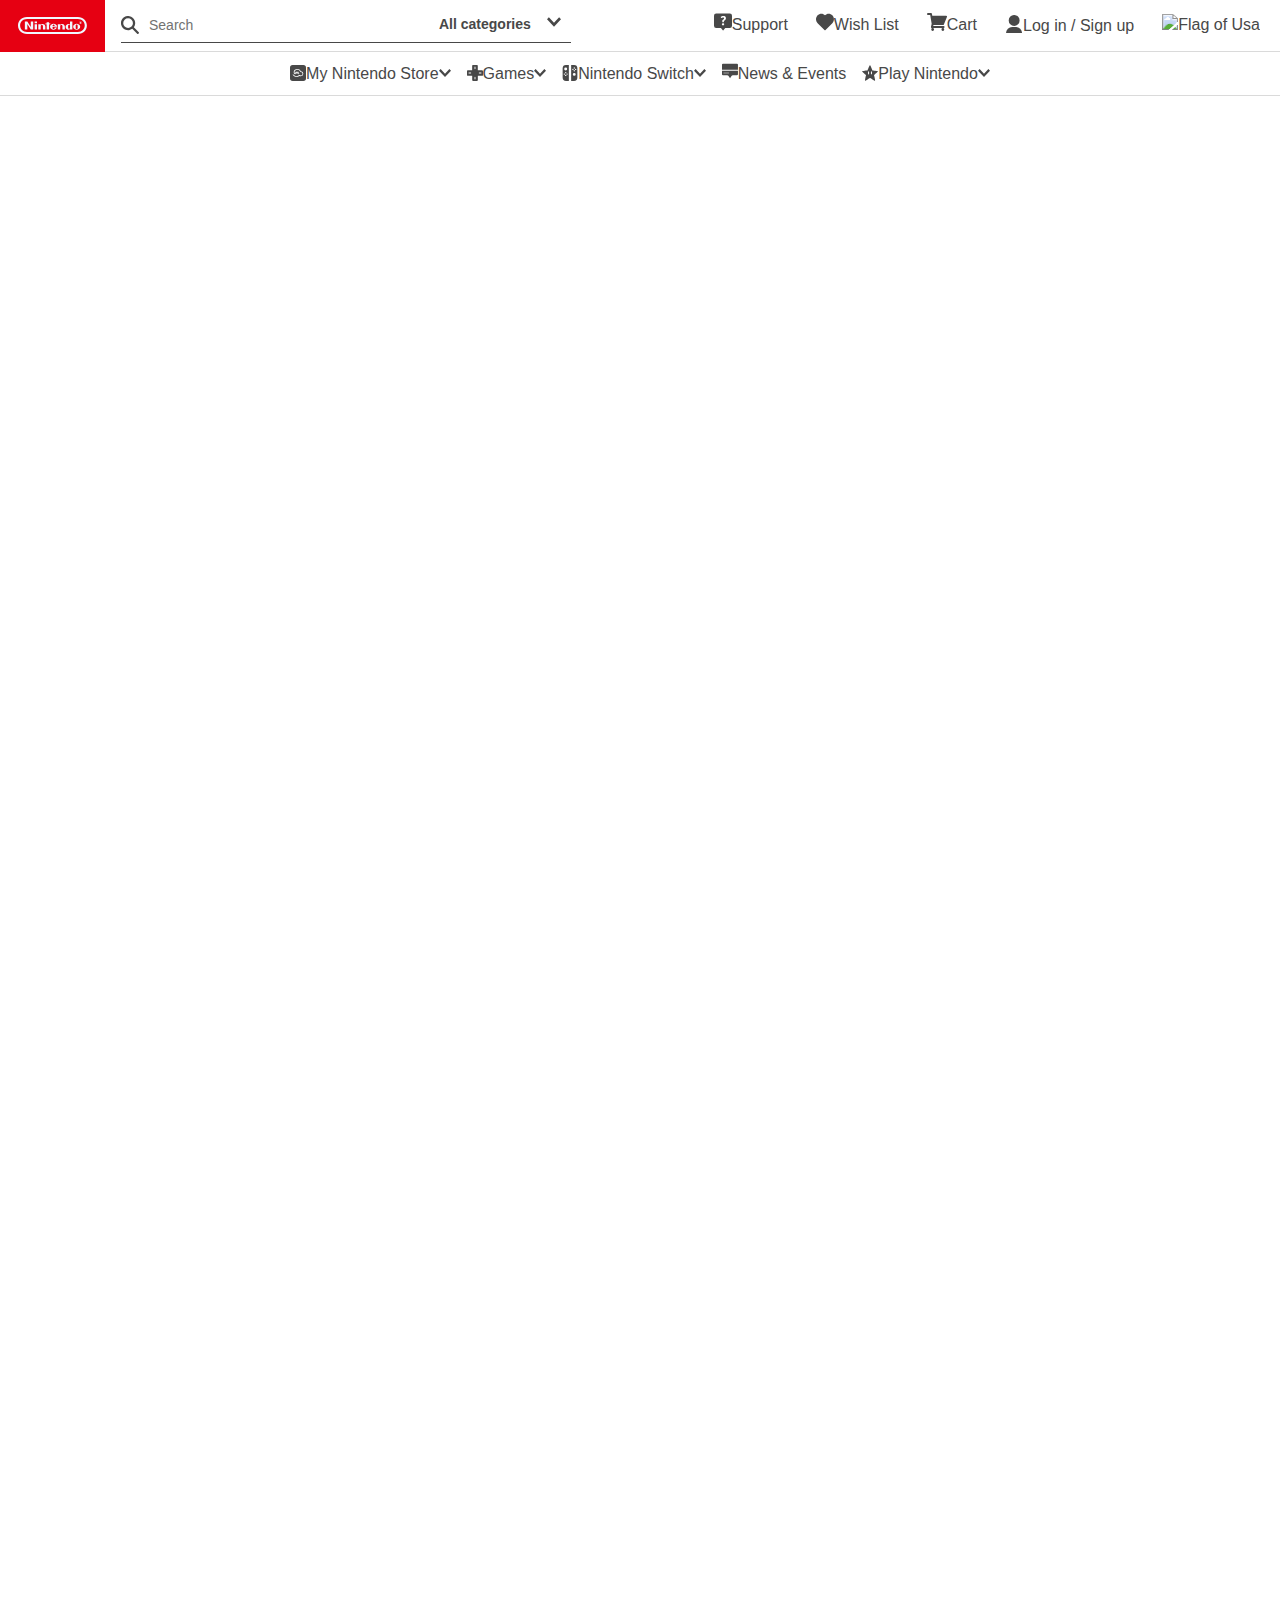
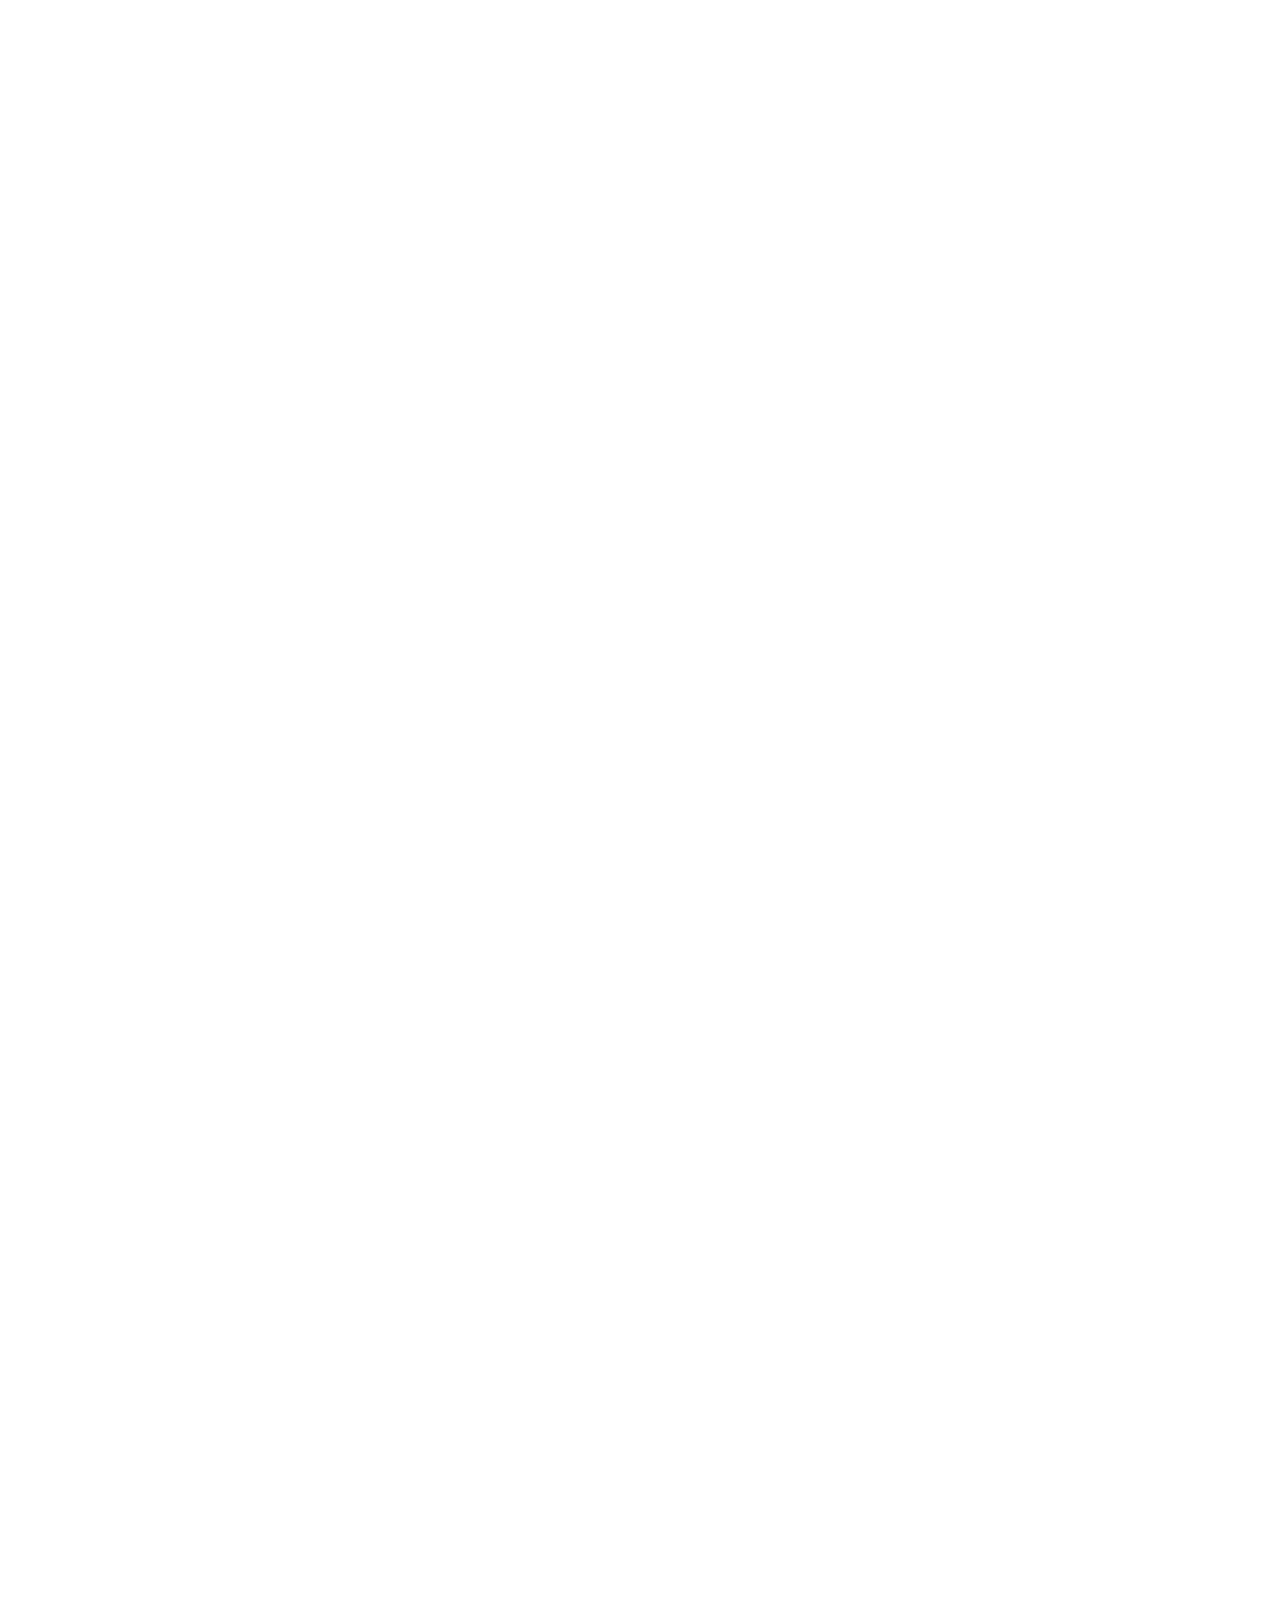
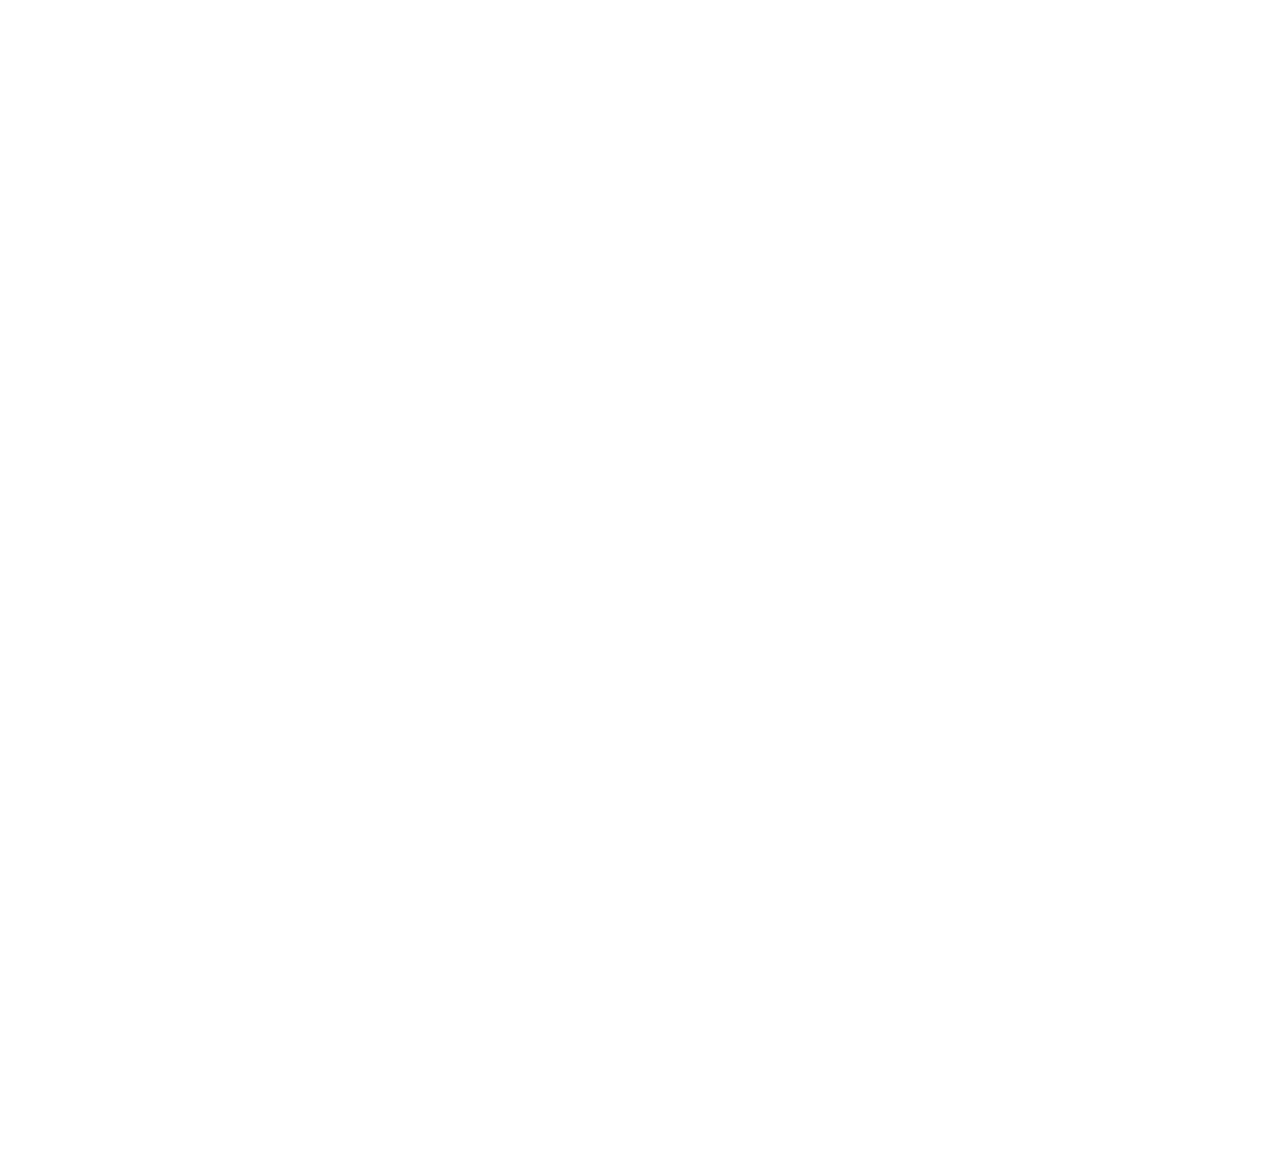
==== Maquetacion/proyecto.html @ dd0544a4 "feat: nav bar OK" ====
<!DOCTYPE html>
<html lang="en">
<head>
    <meta charset="UTF-8">
    <meta name="viewport" content="width=device-width, initial-scale=1.0">
    <title>Stardew Valley for Nintendo Switch - Nintendo Official Site</title>
    <link rel="canonical" href="https://www.nintendo.com/us/store/products/stardew-valley-switch/">
    <link rel="stylesheet" href="proyecto.css">
</head>
<body>
    <div id="__next">
        <div style="height: 4354px;">
            <div>
                <div>
                    <nav aria-hidden="false" data-testid="desktop-nav" class="sc-q5sxim-0 efztdg">
                        <header class="sc-14wlync-0 kzcKLr">
                            <div class="sc-14wlync-1 lDmre">
                                <a href="/us/" class="sc-1empns-0 gYWUDr">
                                    <span class="JBNAy">Nintendo</span>
                                    <div class="sc-14wlync-3 QmNsz" style="color: aliceblue;">
                                        <svg viewBox="0 0 97 24" xmlns="http://www.w3.org/2000/svg" width="69" role="presentation" alt="" data-testid="NintendoRacetrackLogoIcon" size="69" color="currentColor">
                                            <path d="M17.945 14.157l-4.85-7.838H9.609V17.59h3.486V9.752l4.85 7.838h3.456V6.32h-3.486l.03 7.837zm27.554-4.04V8.993H43.68v-1.52h-3.395v1.52h-1.849v1.124h1.85v7.473h3.394v-7.473h1.82zM23.341 17.56h3.364v-7.474h-3.364v7.474zm0-8.932h3.395V6.319H23.34v2.309zm59.17.942c-2.728 0-4.941 1.883-4.941 4.192s2.213 4.193 4.94 4.193c2.729 0 4.942-1.884 4.942-4.193 0-2.309-2.213-4.192-4.941-4.192zm1.364 5.772c0 1.185-.698 1.67-1.364 1.67-.667 0-1.395-.485-1.395-1.67v-3.16c0-1.184.697-1.67 1.395-1.67.666 0 1.364.486 1.364 1.67v3.16zm-10.73-4.891c-.547-.304-1.123-.608-1.91-.669-2.426-.212-4.305 1.945-4.305 3.92 0 2.612 2 3.554 2.304 3.706 1.152.516 2.607.547 3.88-.274v.426h3.334V6.32h-3.334c.03 0 .03 2.4.03 4.13zm.03 3.342v1.336c0 1.155-.789 1.458-1.334 1.458-.546 0-1.334-.303-1.334-1.458v-2.673c0-1.155.788-1.458 1.334-1.458.515 0 1.333.303 1.333 1.458v1.337zM34.616 9.752c-1.122.03-2.031.516-2.698 1.124v-.79h-3.365v7.474h3.365v-4.922c0-.638.697-1.367 1.607-1.367.909 0 1.546.73 1.546 1.367v4.922h3.364v-4.071c0-2.947-2.546-3.798-3.82-3.737zm27.433 0a4.075 4.075 0 0 0-2.698 1.124v-.79h-3.365v7.474h3.365v-4.922c0-.638.697-1.367 1.606-1.367.91 0 1.546.73 1.546 1.367v4.922h3.365v-4.071c0-2.947-2.546-3.798-3.82-3.737zm-7.063 4.101c0-2.309-2.243-4.253-4.971-4.253-2.759 0-4.972 1.884-4.972 4.193 0 2.308 2.213 4.192 4.972 4.192 2.273 0 4.213-1.306 4.789-3.068H51.44v.455c0 1.367-.91 1.671-1.394 1.671-.515 0-1.425-.304-1.425-1.67v-1.55l6.366.03zm-6.123-2.643a1.391 1.391 0 0 1 1.182-.668c.455 0 .91.213 1.182.668.212.365.212.82.212 1.458H48.62c0-.637.03-1.063.243-1.458zm39.921-3.493c0-.365-.272-.547-.818-.547h-.758v1.914h.455v-.79h.242l.364.79h.515l-.424-.851c.273-.091.424-.273.424-.516zm-.879.273h-.242v-.547h.212c.273 0 .424.091.424.274 0 .212-.12.273-.394.273zm.03-1.58c-.94 0-1.727.79-1.727 1.732s.788 1.732 1.728 1.732 1.727-.79 1.727-1.732a1.73 1.73 0 0 0-1.727-1.732zm0 3.13a1.413 1.413 0 0 1-1.394-1.398c0-.76.637-1.398 1.395-1.398.757 0 1.394.638 1.394 1.398 0 .76-.637 1.397-1.394 1.397zM84.148 0H12.64C5.062-.03 0 5.438 0 11.97c0 6.53 5.062 11.939 12.67 11.939h71.508c7.608 0 12.67-5.408 12.67-11.94C96.818 5.44 91.726 0 84.148 0zm-.03 20.993H12.671c-6.033.03-9.7-4.041-9.7-9.023 0-4.983 3.698-8.993 9.7-9.023h71.446c6.002 0 9.7 4.04 9.7 9.023 0 4.982-3.668 9.023-9.7 9.023z" fill="currentColor">
                                            </path>
                                        </svg>
                                    </div>
                                </a>
                                <div class="sc-14wlync-5 eWLPGF">
                                    <form class="sc-1r59ztq-0 fWurpJ sc-14wlync-4 fKmUfq" method="get" autocomplete="off" data-testid="form">
                                        <span class="sc-1r59ztq-2 jVoECR">
                                            <button aria-haspopup="dialog" class="sc-1r59ztq-3 bLIHTE">
                                                <svg data-name="Magnifying glass" xmlns="http://www.w3.org/2000/svg" viewBox="0 0 32 32" class="sc-1r59ztq-1 dBwAvC" width="18" role="presentation" alt="" data-testid="MagnifyingGlassIcon" size="18" color="currentColor">
                                                    <path d="M31.564 28.745l-8.73-8.73a12.66 12.66 0 1 0-2.804 2.834l8.715 8.715a1.5 1.5 0 0 0 2.114 0l.705-.705a1.5 1.5 0 0 0 0-2.114zm-18.966-7.433A8.611 8.611 0 1 1 21.21 12.7a8.62 8.62 0 0 1-8.612 8.612z" fill="currentColor">
                                                    </path>
                                                </svg>
                                                <span>Search</span>
                                            </button>
                                        </span>
                                        <div class="sc-1r59ztq-7 junNYu css-b62m3t-container">
                                            <span id="react-select-989-live-region" class="css-7pg0cj-a11yText">
                                            </span>
                                            <span aria-live="polite" aria-atomic="false" aria-relevant="additions text" role="log" class="css-7pg0cj-a11yText">

                                            </span>
                                            <div class="sc-190tvj8-5 hRRzpa css-bi5b8o-control">
                                                <div class="sc-190tvj8-0 beVlab css-hlgwow">
                                                    <div class="sc-190tvj8-1 dHCpLK css-1g0ciz2-singleValue">All categories</div>
                                                    <input id="react-select-989-input" tabindex="0" inputmode="none" aria-autocomplete="list" aria-expanded="false" aria-haspopup="true" aria-label="All categories" role="combobox" aria-activedescendant="" aria-readonly="true" class="css-1hac4vs-dummyInput" value="">
                                                </div>
                                                <div class=" css-1wy0on6">
                                                    <svg xmlns="http://www.w3.org/2000/svg" viewBox="0 0 32 32" class="sc-190tvj8-4 jFrnnD" width="14" role="presentation" alt="" data-testid="ChevronDownIcon" theme="[object Object]" size="14" color="currentColor">
                                                        <path fill-rule="evenodd" clip-rule="evenodd" fill="currentColor" d="M27.7 5.3L32 9.8 16 26.7 0 9.8l4.3-4.5L16 17.7z">

                                                        </path
                                                    </svg>
                                                </div>
                                            </div>
                                        </div>
                                    </form>
                                </div>
                                <div>
                                    <div role="dialog" aria-modal="true" class="sc-14rqey7-1 iSsvuP">
                                        <div class="sc-14rqey7-4 dewIXu">
                                            <div class="sc-14rqey7-2 jpbIMd">
                                                <svg viewBox="0 0 97 24" xmlns="http://www.w3.org/2000/svg" width="69" role="presentation" alt="" data-testid="NintendoRacetrackLogoIcon" size="69" color="currentColor">
                                                    <path d="M17.945 14.157l-4.85-7.838H9.609V17.59h3.486V9.752l4.85 7.838h3.456V6.32h-3.486l.03 7.837zm27.554-4.04V8.993H43.68v-1.52h-3.395v1.52h-1.849v1.124h1.85v7.473h3.394v-7.473h1.82zM23.341 17.56h3.364v-7.474h-3.364v7.474zm0-8.932h3.395V6.319H23.34v2.309zm59.17.942c-2.728 0-4.941 1.883-4.941 4.192s2.213 4.193 4.94 4.193c2.729 0 4.942-1.884 4.942-4.193 0-2.309-2.213-4.192-4.941-4.192zm1.364 5.772c0 1.185-.698 1.67-1.364 1.67-.667 0-1.395-.485-1.395-1.67v-3.16c0-1.184.697-1.67 1.395-1.67.666 0 1.364.486 1.364 1.67v3.16zm-10.73-4.891c-.547-.304-1.123-.608-1.91-.669-2.426-.212-4.305 1.945-4.305 3.92 0 2.612 2 3.554 2.304 3.706 1.152.516 2.607.547 3.88-.274v.426h3.334V6.32h-3.334c.03 0 .03 2.4.03 4.13zm.03 3.342v1.336c0 1.155-.789 1.458-1.334 1.458-.546 0-1.334-.303-1.334-1.458v-2.673c0-1.155.788-1.458 1.334-1.458.515 0 1.333.303 1.333 1.458v1.337zM34.616 9.752c-1.122.03-2.031.516-2.698 1.124v-.79h-3.365v7.474h3.365v-4.922c0-.638.697-1.367 1.607-1.367.909 0 1.546.73 1.546 1.367v4.922h3.364v-4.071c0-2.947-2.546-3.798-3.82-3.737zm27.433 0a4.075 4.075 0 0 0-2.698 1.124v-.79h-3.365v7.474h3.365v-4.922c0-.638.697-1.367 1.606-1.367.91 0 1.546.73 1.546 1.367v4.922h3.365v-4.071c0-2.947-2.546-3.798-3.82-3.737zm-7.063 4.101c0-2.309-2.243-4.253-4.971-4.253-2.759 0-4.972 1.884-4.972 4.193 0 2.308 2.213 4.192 4.972 4.192 2.273 0 4.213-1.306 4.789-3.068H51.44v.455c0 1.367-.91 1.671-1.394 1.671-.515 0-1.425-.304-1.425-1.67v-1.55l6.366.03zm-6.123-2.643a1.391 1.391 0 0 1 1.182-.668c.455 0 .91.213 1.182.668.212.365.212.82.212 1.458H48.62c0-.637.03-1.063.243-1.458zm39.921-3.493c0-.365-.272-.547-.818-.547h-.758v1.914h.455v-.79h.242l.364.79h.515l-.424-.851c.273-.091.424-.273.424-.516zm-.879.273h-.242v-.547h.212c.273 0 .424.091.424.274 0 .212-.12.273-.394.273zm.03-1.58c-.94 0-1.727.79-1.727 1.732s.788 1.732 1.728 1.732 1.727-.79 1.727-1.732a1.73 1.73 0 0 0-1.727-1.732zm0 3.13a1.413 1.413 0 0 1-1.394-1.398c0-.76.637-1.398 1.395-1.398.757 0 1.394.638 1.394 1.398 0 .76-.637 1.397-1.394 1.397zM84.148 0H12.64C5.062-.03 0 5.438 0 11.97c0 6.53 5.062 11.939 12.67 11.939h71.508c7.608 0 12.67-5.408 12.67-11.94C96.818 5.44 91.726 0 84.148 0zm-.03 20.993H12.671c-6.033.03-9.7-4.041-9.7-9.023 0-4.983 3.698-8.993 9.7-9.023h71.446c6.002 0 9.7 4.04 9.7 9.023 0 4.982-3.668 9.023-9.7 9.023z" fill="currentColor">
                                                    </path>
                                                </svg>
                                            </div>
                                            <form class="sc-1r59ztq-0 ibJfEF sc-14rqey7-3 cPzpsC" action="/search" method="get" autocomplete="off" data-testid="form">
                                                <div class="sc-1r59ztq-4 FElIF">
                                                    <svg data-name="Magnifying glass" xmlns="http://www.w3.org/2000/svg" viewBox="0 0 32 32" class="sc-1r59ztq-1 dLatVZ" width="18" role="presentation" alt="" data-testid="MagnifyingGlassIcon" size="18" color="currentColor">
                                                        <path d="M31.564 28.745l-8.73-8.73a12.66 12.66 0 1 0-2.804 2.834l8.715 8.715a1.5 1.5 0 0 0 2.114 0l.705-.705a1.5 1.5 0 0 0 0-2.114zm-18.966-7.433A8.611 8.611 0 1 1 21.21 12.7a8.62 8.62 0 0 1-8.612 8.612z" fill="currentColor">

                                                        </path>
                                                    </svg>
                                                    <div class="sc-ax1lsj-0 fcvAoA">
                                                        <input class="sc-ax1lsj-1 ksHObe sc-1r59ztq-5 dhkGYq" placeholder="Search games, hardware, news, etc" name="q" type="text" aria-label="Search games, hardware, news, etc" autocomplete="off" autocapitalize="off" autocorrect="off" maxlength="100" value="">
                                                    </div>
                                                </div>
                                                <input type="hidden" name="cat" value="all">
                                                <input type="submit" class="sc-1r59ztq-6 bCbHbQ">
                                                <div class="sc-1r59ztq-7 junNYu css-b62m3t-container">
                                                    <span id="react-select-5-live-region" class="css-7pg0cj-a11yText"></span>
                                                    <span aria-live="polite" aria-atomic="false" aria-relevant="additions text" role="log" class="css-7pg0cj-a11yText">
                                                    </span>
                                                    <div class="sc-190tvj8-5 hRRzpa css-bi5b8o-control">
                                                        <div class="sc-190tvj8-0 beVlab css-hlgwow">
                                                            <div class="sc-190tvj8-1 dHCpLK css-1g0ciz2-singleValue">All categories       
                                                            </div>
                                                            <input id="react-select-5-input" tabindex="0" inputmode="none" aria-autocomplete="list" aria-expanded="false" aria-haspopup="true" aria-label="All categories" role="combobox" aria-activedescendant="" aria-readonly="true" class="css-1hac4vs-dummyInput" value="">
                                                        </div>
                                                        <div class=" css-1wy0on6">
                                                            <svg xmlns="http://www.w3.org/2000/svg" viewBox="0 0 32 32" class="sc-190tvj8-4 jFrnnD" width="14" role="presentation" alt="" data-testid="ChevronDownIcon" theme="[object Object]" size="14" color="currentColor">
                                                                <path fill-rule="evenodd" clip-rule="evenodd" fill="currentColor" d="M27.7 5.3L32 9.8 16 26.7 0 9.8l4.3-4.5L16 17.7z">

                                                                </path>
                                                            </svg>
                                                        </div>
                                                    </div>
                                                </div>
                                            </form>
                                            <button aria-label="Close" class="sc-14rqey7-6 cISFPn">
                                                <svg viewBox="0 0 32 32" xmlns="http://www.w3.org/2000/svg" width="24" role="presentation" alt="" data-testid="CloseCircleIcon" size="24" color="currentColor">
                                                    <path d="M16 0c8.837 0 16 7.163 16 16s-7.163 16-16 16S0 24.837 0 16 7.163 0 16 0zm5.735 8L16 13.735 10.265 8 8 10.265 13.735 16 8 21.735 10.265 24 16 18.265 21.735 24 24 21.735 18.265 16 24 10.265 21.735 8z" fill="currentColor" fill-rule="evenodd">

                                                    </path>
                                                </svg>
                                            </button>
                                        </div>
                                        <div class="sc-14rqey7-5 fmvNVW"><div class="sc-ngspk1-0 hjIldg">
                                            <div>
                                                <h2 class="s954l qIo1e _39p7O sc-ngspk1-2 jrrMtF nYbg3">Trending topics

                                                </h2>
                                                <div class="sc-ngspk1-7 fDJEve">
                                                    <div>
                                                        <a class="_0lnrF sc-ngspk1-8 blUKMQ" target="_self" href="/us/successor/">
                                                            <span class="TkmhQ">Nintendo Switch 2 trailer

                                                            </span>
                                                        </a>
                                                    </div>
                                                    <div>
                                                        <a class="_0lnrF sc-ngspk1-8 blUKMQ" target="_self" href="/us/store/products/nintendo-switch-oled-model-neon-blue-neon-red-set/">
                                                            <span class="TkmhQ">Nintendo Switch OLED

                                                            </span>
                                                        </a>
                                                    </div>
                                                    <div>
                                                        <a class="_0lnrF sc-ngspk1-8 blUKMQ" target="_self" href="/us/store/sales-and-deals/">
                                                            <span class="TkmhQ">Games on sale</span>
                                                        </a>
                                                    </div>
                                                    <div>
                                                        <a class="_0lnrF sc-ngspk1-8 blUKMQ" target="_self" href="/us/switch/welcome-center/"><span class="TkmhQ">New to Nintendo Switch?

                                                        </span>
                                                    </a>
                                                </div>
                                                <div>
                                                    <a class="_0lnrF sc-ngspk1-8 blUKMQ" target="_self" href="/us/switch/">
                                                        <span class="TkmhQ">Nintendo Switch

                                                        </span>
                                                    </a>
                                                </div>
                                                <div>
                                                    <a class="_0lnrF sc-ngspk1-8 blUKMQ" target="_self" href="/us/store/games/nintendo-switch-games/">
                                                        <span class="TkmhQ">Games</span>
                                                    </a>
                                                </div>
                                            </div>
                                        </div>
                                        <h2 class="s954l qIo1e _39p7O sc-ngspk1-2 jrrMtF nYbg3"></h2>
                                    </div>
                                </div>
                            </div>
                            <div data-testid="flyover-overlay" tabindex="-1" aria-hidden="true" class="sc-14rqey7-0 bTLLUQ"></div>
                        </div>
                    </div>
                    <div class="sc-14wlync-1 cLCoXY"><a href="https://en-americas-support.nintendo.com/" class="sc-1empns-0 gYWUDr sc-14wlync-2 dAoYXU" target="_blank">
                        <span class="sc-1k9k6ch-0 klINrD">
                            <svg xmlns="http://www.w3.org/2000/svg" viewBox="0 0 32 32" width="18" role="presentation" alt="" data-testid="SupportIcon" size="18" color="currentColor"><path d="M28.126.862H3.876A3.904 3.904 0 0 0 0 4.757v17.838a3.905 3.905 0 0 0 3.875 3.896h8.375c.125 0 .125 0 .125.125l3.626 4.397a.122.122 0 0 0 .125.125c.125 0 .125 0 .25-.125L20 26.616a.122.122 0 0 1 .124-.125h8.001A3.904 3.904 0 0 0 32 22.595V4.757A3.903 3.903 0 0 0 28.126.862zM17.954 20.91a2.018 2.018 0 0 1-.438.64 2.062 2.062 0 0 1-1.446.58 2.092 2.092 0 0 1-.802-.154 1.944 1.944 0 0 1-.652-.43 1.98 1.98 0 0 1-.427-.642 2.119 2.119 0 0 1-.001-1.59 1.97 1.97 0 0 1 .43-.65 2.055 2.055 0 0 1 .643-.432 2.078 2.078 0 0 1 1.613 0 2.152 2.152 0 0 1 .64.428l.002.001a2.045 2.045 0 0 1 .438 2.25zm2.964-10.055a4.505 4.505 0 0 1-.662 1.159 5.04 5.04 0 0 1-.861.844l-.822.622a6.01 6.01 0 0 0-.626.538.766.766 0 0 0-.231.426l-.303 1.923h-2.517l-.222-2.13a1.824 1.824 0 0 1 .193-1.127 3.152 3.152 0 0 1 .648-.812 7.965 7.965 0 0 1 .838-.658 6.94 6.94 0 0 0 .782-.626 3.116 3.116 0 0 0 .574-.716 1.726 1.726 0 0 0 .208-.873 1.287 1.287 0 0 0-.112-.55 1.213 1.213 0 0 0-.318-.414 1.482 1.482 0 0 0-.506-.275 2.946 2.946 0 0 0-1.628.018 3.595 3.595 0 0 0-.666.277 8.824 8.824 0 0 0-.49.294.966.966 0 0 1-1.483-.33l-.872-1.378.24-.212a8 8 0 0 1 .86-.657 6.234 6.234 0 0 1 1.023-.55 6.4 6.4 0 0 1 1.192-.37 6.63 6.63 0 0 1 3.248.15 4.301 4.301 0 0 1 1.475.826 3.736 3.736 0 0 1 .966 1.314 4.161 4.161 0 0 1 .34 1.703 4.304 4.304 0 0 1-.268 1.584z" fill="currentColor" fill-rule="evenodd">

                            </path>
                        </svg>
                    </span>
                    <span variant="title" class="sc-1k9k6ch-2 eWELEW">Support</span>
                </a>
                <a class="sc-1empns-0 gYWUDr sc-14wlync-2 dAoYXU" href="/us/wish-list/">
                    <span class="sc-1k9k6ch-0 klINrD">
                        <svg xmlns="http://www.w3.org/2000/svg" viewBox="0 0 32 32" width="18" role="presentation" alt="" data-testid="HeartIcon" size="18" color="currentColor">
                            <path d="M22.3 1.3c-2.3 0-4.5 1-6.3 2.8-1.7-1.8-3.9-2.8-6.3-2.8C4.4 1.3 0 5.7 0 11.2c0 2.6 1.2 5.1 3.3 7.3L15 30.2c.3.3.6.4 1 .4.3 0 .7-.1 1-.4l11.6-11.6c1.5-1.8 3.3-4.3 3.3-7.5.1-5.4-4.3-9.8-9.6-9.8z" fill-rule="evenodd" clip-rule="evenodd" fill="currentColor">

                            </path>
                        </svg>
                    </span>
                    <span variant="title" class="sc-1k9k6ch-2 eWELEW">Wish List</span>
                </a>
                <a class="sc-1empns-0 gYWUDr sc-14wlync-2 dAoYXU" href="/us/cart/">
                    <div class="sc-1k9k6ch-1 iGbokM">
                        <div class="sc-9xtx9i-0 fwNgmL">
                            <svg data-name="Shopping cart" xmlns="http://www.w3.org/2000/svg" viewBox="0 0 32 32" width="20" role="presentation" alt="" data-testid="ShoppingCartIcon" size="20" color="currentColor">
                                <path fill="currentColor" d="M23.12 28.073a2.248 2.248 0 1 0 2.25-2.326h-.005a2.288 2.288 0 0 0-2.245 2.326zm2.397-7.29a1.728 1.728 0 0 0 1.498-.982l4.844-11.686a1.544 1.544 0 0 0-.15-1.551 1.593 1.593 0 0 0-1.349-.673H8.44l-.55-2.895A1.494 1.494 0 0 0 6.393 1.6H1.598A1.606 1.606 0 0 0 0 3.255a1.548 1.548 0 0 0 1.598 1.654h3.496L7.49 18.973l-1.098 4.706a1.67 1.67 0 0 0 .25 1.395 1.529 1.529 0 0 0 1.198.673h18.675a1.656 1.656 0 0 0 0-3.31H9.937l.4-1.654zm-18.726 7.29a2.248 2.248 0 1 0 2.25-2.326h-.005a2.288 2.288 0 0 0-2.245 2.326z">

                                </path>
                            </svg>
                        </div>
                    </div>
                    <span variant="title" class="sc-1k9k6ch-2 eWELEW">Cart</span>
                </a>
                <button class="sc-1empns-0 gYWUDr sc-jxbhoc-0 gScZOq">
                    <span class="sc-1k9k6ch-0 klINrD">
                        <svg xmlns="http://www.w3.org/2000/svg" viewBox="0 0 32 32" width="18" role="presentation" alt="" data-testid="UserIcon" size="18" color="currentColor">
                            <path d="M16.22 19.41A9.71 9.71 0 1 1 26 9.7a9.74 9.74 0 0 1-9.8 9.71M1.84 32a10.88 10.88 0 0 1 10.94-10.74h6.57A10.88 10.88 0 0 1 30.29 32H1.84" fill="currentColor">

                            </path>
                        </svg>
                    </span>
                    <span variant="title" class="sc-1k9k6ch-2 eWELEW">Log in / Sign up</span>
                </button>
                <a class="_8L3UE" href="https://www.nintendo.com/us/region-selector/">
                    <span class="X1mV0">
                        <picture>
                            <source type="image/webp" srcset="https://assets.nintendo.com/image/upload/c_scale,w_24,q_auto/ncom/global/flags-change-region/FlagUsaIconRegionSelect.webp">
                            <img src="https://assets.nintendo.com/image/upload/c_scale,w_24,q_auto/ncom/global/flags-change-region/FlagUsaIconRegionSelect.png" alt="Flag of Usa" loading="lazy">
                        </picture>
                    </span>
                </a>
            </div>
        </header>
        <div class="sc-ivev9d-0 eSELoZ">
            <div class="sc-ivev9d-1 dwJtgH">
                <div class="sc-ivev9d-2 lmGiyt">
                    <button class="sc-1empns-0 gYWUDr sc-m78d24-0 fa-DRbA" aria-expanded="false" aria-controls="MY_NINTENDO_STORE">
                        <span class="sc-m78d24-1 euzjJZ">
                            <svg viewBox="0 0 32 32" xmlns="http://www.w3.org/2000/svg" width="16" role="presentation" alt="" data-testid="MyNintendoTileIcon" size="16" color="currentColor">
                                <path d="M26.667 0H5.333A5.333 5.333 0 0 0 0 5.333v21.334A5.333 5.333 0 0 0 5.333 32h21.334A5.333 5.333 0 0 0 32 26.667V5.333A5.333 5.333 0 0 0 26.667 0zm-5.105 22.423a5.212 5.212 0 0 1-2.37-.602 10.482 10.482 0 0 1-13.67-1.608.803.803 0 0 1 1.228-1.036 8.866 8.866 0 0 0 11.914 1.04.803.803 0 0 1 .986-.005 3.461 3.461 0 0 0 5.41-2.888 3.495 3.495 0 0 0-3.39-3.416c-.016 0-.036 0-.063-.002a.962.962 0 0 0-.12.003.806.806 0 0 1-.778-.455 6.54 6.54 0 0 0-5.992-3.848c-2.82 0-5.738 1.802-5.738 4.819-.003.818.35 1.596.969 2.132l1.688-3.147a.803.803 0 0 1 1.423.015l.982 1.926.983-1.926a.8.8 0 0 1 .71-.438c.3 0 .574.164.716.428l2.076 3.933a.8.8 0 0 1-.03.804.802.802 0 0 1-1.391-.054l-1.353-2.564-.995 1.95a.803.803 0 0 1-1.431-.001l-1-1.96-1.384 2.58a.805.805 0 0 1-1.046.349 4.563 4.563 0 0 1-2.524-4.027C7.372 10.403 11.107 8 14.717 8a8.081 8.081 0 0 1 7.209 4.308 5.063 5.063 0 0 1-.363 10.115z" fill="currentColor" fill-rule="evenodd">

                                </path>
                            </svg>
                        </span>
                        <span variant="title" class="sc-m78d24-3 hpbStZ">My Nintendo Store</span>
                        <span class="sc-m78d24-2 imqxuf">
                            <svg xmlns="http://www.w3.org/2000/svg" viewBox="0 0 32 32" width="12" role="presentation" alt="" data-testid="ChevronDownIcon" size="12" color="currentColor">
                                <path fill-rule="evenodd" clip-rule="evenodd" fill="currentColor" d="M27.7 5.3L32 9.8 16 26.7 0 9.8l4.3-4.5L16 17.7z">

                                </path>
                            </svg>
                        </span
                    </button>
                    <button class="sc-1empns-0 gYWUDr sc-m78d24-0 ksFDhs" aria-expanded="false" aria-controls="GAMES">
                        <span class="sc-m78d24-1 euzjJZ">
                            <svg xmlns="http://www.w3.org/2000/svg" viewBox="0 0 32 32" width="16" role="presentation" alt="" data-testid="DPadIcon" size="16" color="currentColor">
                                <path d="M30.1 10.4h-8.5V1.9c0-1-.8-1.9-1.9-1.9h-7.5c-1 0-1.9.8-1.9 1.9v8.5H1.9c-1 0-1.9.8-1.9 1.9v7.5c0 1 .8 1.9 1.9 1.9h8.5v8.5c0 1 .8 1.9 1.9 1.9h7.5c1 0 1.9-.8 1.9-1.9v-8.5h8.5c1 0 1.9-.8 1.9-1.9v-7.5c-.1-1.1-.9-1.9-2-1.9zM7.5 16.9H3.8c-.5 0-.9-.4-.9-.9s.4-.9.9-.9h3.8c.5 0 .9.4.9.9s-.5.9-1 .9zm9.4 11.3c0 .5-.4.9-.9.9s-.9-.4-.9-.9v-3.8c0-.5.4-.9.9-.9s.9.4.9.9v3.8zm0-20.7c0 .5-.4.9-.9.9s-.9-.4-.9-.9V3.8c0-.5.4-.9.9-.9s.9.4.9.9v3.7zm11.3 9.4h-3.8c-.5 0-.9-.4-.9-.9s.4-.9.9-.9h3.8c.5 0 .9.4.9.9.1.5-.3.9-.9.9z" fill-rule="evenodd" clip-rule="evenodd" fill="currentColor">

                                </path>
                            </svg>
                        </span>
                        <span variant="title" class="sc-m78d24-3 hpbStZ">Games</span>
                        <span class="sc-m78d24-2 imqxuf"><svg xmlns="http://www.w3.org/2000/svg" viewBox="0 0 32 32" width="12" role="presentation" alt="" data-testid="ChevronDownIcon" size="12" color="currentColor">
                            <path fill-rule="evenodd" clip-rule="evenodd" fill="currentColor" d="M27.7 5.3L32 9.8 16 26.7 0 9.8l4.3-4.5L16 17.7z">

                            </path>
                        </svg>
                    </span>
                </button>
                <button class="sc-1empns-0 gYWUDr sc-m78d24-0 ksFDhs" aria-expanded="false" aria-controls="NINTENDO_SWITCH"><span class="sc-m78d24-1 euzjJZ">
                    <svg xmlns="http://www.w3.org/2000/svg" viewBox="0 0 32 32" width="16" role="presentation" alt="" data-testid="SwitchIcon" size="16" color="currentColor">
                        <path d="M13.54 0a.18.18 0 0 1 .17.17v31.66a.15.15 0 0 1-.17.17H8.11a6.86 6.86 0 0 1-6.85-6.8V6.74A6.81 6.81 0 0 1 8.11 0h5.43zm10.4 0a6.77 6.77 0 0 1 6.8 6.74V25.2a6.82 6.82 0 0 1-6.85 6.8h-5.43a.15.15 0 0 1-.17-.17V.17c0-.11.11-.17.22-.17h5.43zM7.49 19.6a1.26 1.26 0 1 0 0 2.51 1.32 1.32 0 0 0 1.31-1.25 1.28 1.28 0 0 0-1.31-1.26zm17-3.6a2.86 2.86 0 0 0-2.85 2.86A2.86 2.86 0 1 0 24.51 16zm-14.28.86a1.26 1.26 0 1 0 0 2.51 1.35 1.35 0 0 0 1.31-1.26 1.32 1.32 0 0 0-1.29-1.25zm-5.49 0a1.26 1.26 0 1 0 0 2.51 1.36 1.36 0 0 0 1.32-1.26 1.28 1.28 0 0 0-1.3-1.25zm2.75-2.69a1.26 1.26 0 1 0 0 2.52 1.37 1.37 0 0 0 1.33-1.26 1.28 1.28 0 0 0-1.31-1.26zm17-4a1.36 1.36 0 0 0-1.31 1.26 1.32 1.32 0 1 0 1.31-1.26zm-17-5.08a2.86 2.86 0 1 0 0 5.71 2.86 2.86 0 0 0 2.85-2.86 2.82 2.82 0 0 0-2.83-2.85zm19.77 2.4a1.26 1.26 0 1 0 1.31 1.25 1.32 1.32 0 0 0-1.29-1.25zm-5.43 0a1.26 1.26 0 1 0 1.31 1.25 1.29 1.29 0 0 0-1.29-1.25zm2.68-2.75A1.36 1.36 0 0 0 23.2 6a1.32 1.32 0 1 0 1.31-1.26z" fill="currentColor" fill-rule="evenodd">

                        </path>
                    </svg>
                </span>
                <span variant="title" class="sc-m78d24-3 hpbStZ">Nintendo Switch</span>
                <span class="sc-m78d24-2 imqxuf">
                    <svg xmlns="http://www.w3.org/2000/svg" viewBox="0 0 32 32" width="12" role="presentation" alt="" data-testid="ChevronDownIcon" size="12" color="currentColor">
                        <path fill-rule="evenodd" clip-rule="evenodd" fill="currentColor" d="M27.7 5.3L32 9.8 16 26.7 0 9.8l4.3-4.5L16 17.7z">

                        </path>
                    </svg>
                </span>
            </button>
            <a class="sc-1empns-0 gYWUDr sc-m78d24-0 ksFDhs" aria-expanded="false" aria-controls="NEWS_EVENTS" href="/us/whatsnew/">
                <span class="sc-m78d24-1 euzjJZ">
                    <svg xmlns="http://www.w3.org/2000/svg" viewBox="0 0 32 32" width="16" role="presentation" alt="" data-testid="NewsIcon" size="16" color="currentColor">
                        <path fill="currentColor" d="M31.92 3.62a1.945 1.945 0 0 0-1.953-1.932H1.874A1.945 1.945 0 0 0-.08 3.62v10.068h32zm-32 11.692v7.201a2.027 2.027 0 0 0 1.954 1.998h8.711a2.777 2.777 0 0 1 2.178 1.073q2.97 4.736 3.315 4.728.344-.009 3.315-4.837a2.677 2.677 0 0 1 2.177-.964h8.398a2.027 2.027 0 0 0 1.953-1.998v-7.201zm14 5.15c0 .056-.07.1-.155.1H3.077c-.086 0-.156-.044-.156-.1v-1.051c0-.055.07-.1.156-.1h10.688c.086 0 .156.045.156.1z">

                        </path>
                    </svg>
                </span>
                <span variant="title" class="sc-m78d24-3 hpbStZ">News &amp; Events

                </span>
            </a>
            <button class="sc-1empns-0 gYWUDr sc-m78d24-0 ksFDhs" aria-expanded="false" aria-controls="PLAY_NINTENDO">
                <span class="sc-m78d24-1 euzjJZ">
                    <svg xmlns="http://www.w3.org/2000/svg" viewBox="0 0 32 32" width="16" role="presentation" alt="" data-testid="StarPlayNintendoIcon" size="16" color="currentColor">
                        <path d="M18.9 19.1c-.9 0-1-1.5-1-3.4s0-3.5 1-3.4c.9.1 1.1 1.4 1.1 3.3-.1 2-.2 3.5-1.1 3.5m-5.8 0c-.9 0-1-1.6-1-3.4 0-1.9.2-3.2 1.1-3.3 1-.1 1 1.5 1 3.4-.1 1.8-.2 3.3-1.1 3.3M32 12.4c-.1-.3-1.4-.6-5.6-1.1-2.6-.3-5.1-.5-5.2-.5-.2 0-.4-.2-.5-.4-.6-1.6-1.3-3.3-2-4.8C17.1 1.8 16.4.7 15.9.7c-.4 0-1 1.1-2.8 5-1.1 2.4-2 4.8-2 4.8-.1.2-.3.4-.5.4 0 0-2.5.1-5.1.4-4.1.4-5.4.7-5.5 1-.1.4.8 1.3 3.9 4.2 1.9 1.8 3.9 3.4 3.9 3.4.2.1.2.3.2.4v.1s-.6 2.5-1.2 5.1c-.6 3-1.1 5.4-.7 5.7.4.4 1.8-.5 5.2-2.4 2.3-1.3 4.4-2.7 4.5-2.7.2-.1.4-.1.6 0 0 0 2.2 1.4 4.4 2.7 3.4 2 4.7 2.7 5.2 2.4.4-.3 0-2.1-.7-5.7-.5-2.6-1.2-5.1-1.2-5.1v-.1c0-.2.1-.3.2-.4 0 0 1.9-1.6 3.9-3.3 3-2.9 3.9-3.9 3.8-4.2" fill-rule="evenodd" clip-rule="evenodd" fill="currentColor">

                        </path>
                    </svg>
                </span>
                <span variant="title" class="sc-m78d24-3 hpbStZ">Play Nintendo

                </span>
                <span class="sc-m78d24-2 imqxuf">
                    <svg xmlns="http://www.w3.org/2000/svg" viewBox="0 0 32 32" width="12" role="presentation" alt="" data-testid="ChevronDownIcon" size="12" color="currentColor">
                        <path fill-rule="evenodd" clip-rule="evenodd" fill="currentColor" d="M27.7 5.3L32 9.8 16 26.7 0 9.8l4.3-4.5L16 17.7z">

                        </path>
                    </svg>
                </span>
            </button>
        </div>
    </div>
    <div class="sc-fwuyy1-0 kvDEgt sc-ivev9d-4 jhKihk" data-testid="dropdownMenu"><div>
        <div class="sc-fwuyy1-1 eOYVLN">
            <div class="sc-fwuyy1-5 gNpLVK">
                <button aria-label="Close" class="sc-auhxh6-0 jVIbFD">
                    <svg viewBox="0 0 32 32" xmlns="http://www.w3.org/2000/svg" width="26" role="presentation" alt="" data-testid="CloseCircleIcon" size="26" color="currentColor">
                        <path d="M16 0c8.837 0 16 7.163 16 16s-7.163 16-16 16S0 24.837 0 16 7.163 0 16 0zm5.735 8L16 13.735 10.265 8 8 10.265 13.735 16 8 21.735 10.265 24 16 18.265 21.735 24 24 21.735 18.265 16 24 10.265 21.735 8z" fill="currentColor" fill-rule="evenodd">

                        </path>
                    </svg>
                </button>
            </div>
        </div>
    </div>
                    </nav>
                </div>
            </div>
        </div>
    </div>
</body>
</html>
---- Maquetacion/proyecto.css ----
* , ::before, ::after {
    box-sizing: border-box;
}

title, head {
    display: none;
}

.QmNsz {
    width: 105px;
    height: 52px;
    background-color: rgb(230, 0, 18);
    display: flex;
    justify-content: center;
    align-items: center;
    color: white;
}

.lDmre {
    display: flex;
    align-items: center;
    gap: 1rem;
}

.lDmre:first-child {
    flex: 1 1 0%;
}

div {
    display: block;
    unicode-bidi: isolate;
}

html, body {
    width: 100%;
    padding: 0px;
    margin: 0px;
    font-family: museo-sans, -apple-system, BlinkMacSystemFont, sans-serif;
    font-size: 16px;
    line-height: 1.4;
    color: rgb(72, 72, 72);
    -webkit-font-smoothing: antialiased;
}

element.style {
    height: 4344px;
}

.kzcKLr {
    display: flex;
    justify-content: space-between;
    align-items: center;
    height: 52px;
    border-bottom: 1px solid rgb(218, 218, 218);
    background-color: rgb(255, 255, 255);
    position: relative;
    z-index: 100;
}

.gYWUDr {
    display: inline-flex;
    align-items: center;
    border: none;
    background: transparent;
    cursor: pointer;
    padding: 0px;
    transition: 200ms ease-in-out;
}

a {
    color: inherit;
    text-decoration: none;
}

.JBNAy {
    clip: rect(1px, 1px, 1px, 1px) !important;
    border: 0 !important;
    -webkit-clip-path: inset(50%);
    clip-path: inset(50%);
    height: 1px !important;
    margin: 0 !important;
    overflow: hidden !important;
    padding: 0 !important;
    position: absolute !important;
    white-space: nowrap;
    width: 1px !important;
}

.fWurpJ {
    display: flex;
    align-items: center;
    justify-content: space-between;
    border-bottom: 1px solid rgb(72, 72, 72);
    height: 2.125rem;
    width: 100%;
}

.iSsvuP {
    visibility: hidden;
    position: fixed;
    top: 0px;
    left: 0px;
    z-index: 2001;
    width: 100%;
    height: 2.75rem;
    overflow-y: auto;
    pointer-events: none;
    background-color: rgb(255, 255, 255);
    padding: 0px 1rem;
    transition: 200ms ease-in-out 25ms;
}

.bTLLUQ {
    visibility: hidden;
    pointer-events: none;
    position: fixed;
    top: 0px;
    left: 0px;
    z-index: 2000;
    width: 100%;
    height: 100vh;
    background-color: transparent;
    transition: visibility 200ms ease-in-out 25ms, background-color;
}

.cLCoXY {
    display: flex;
    align-items: center;
    gap: 1.75rem;
    padding: 0px 1.25rem;
}

.dAoYXU {
    padding-top: 0.875rem;
    padding-bottom: 0.875rem;
}

._8L3UE {
    align-items: center;
    display: inline-flex;
    justify-content: center;
}

.eSELoZ {
    position: relative;
    z-index: 10;
}

.dwJtgH {
    display: flex;
    position: relative;
    justify-content: center;
    align-items: center;
    height: 44px;
    border-bottom: 1px solid rgb(218, 218, 218);
    background-color: rgb(255, 255, 255);
    z-index: 1;
}

.lmGiyt {
    display: flex;
    gap: 1rem;
    padding: 2px 0px 0px;
}

.jhKihk {
    position: absolute;
    top: 44px;
    left: 0px;
    width: 100%;
    z-index: 50;
}

.kvDEgt {
    background-color: rgb(255, 255, 255);
    height: 0px;
    overflow: hidden;
    transition: height 200ms ease-in-out;
}

.eOYVLN {
    padding-top: 0.5rem;
    padding-bottom: 0.75rem;
    display: flex;
    flex-direction: column;
}

.Uzmhm {
    visibility: hidden;
    opacity: 0;
    transition: opacity 200ms;
    position: fixed;
    top: 0px;
    left: 0px;
    width: 100vw;
    height: 100vh;
    background-color: rgba(0, 0, 0, 0.6);
    z-index: 10;
}

.gYWUDr * {
    color: inherit;
}

@media (min-width: 1025px) {
    .eWLPGF {
        flex-basis: 28.125rem;
    }
}

@media (min-width: 1025px) {
    .fWurpJ {
        max-width: 28.125rem;
        font-size: 0.875rem;
    }
}

.jVoECR {
    width: 100%;
}

.bLIHTE {
    display: flex;
    align-items: center;
    flex: 1 1 0%;
    background: none;
    border: none;
    color: rgb(114, 114, 114);
    cursor: pointer;
    height: 100%;
    width: 100%;
    line-height: 1.5;
    padding: 0px;
    transition: color 200ms ease-in-out 25ms;
}

button {
    color: inherit;
}

button, [type="button"], [type="reset"], [type="submit"] {
    appearance: button;
}

button, select {
    text-transform: none;
}

button, input, optgroup, select, textarea {
    font-family: inherit;
    font-size: 100%;
    line-height: 1;
    margin: 0px;
}

.fWurpJ svg {
    margin-right: 10px;
}

.dBwAvC {
    color: rgb(72, 72, 72);
    transition: color 200ms ease-in-out 25ms;
}



.bLIHTE span {
    text-overflow: ellipsis;
    overflow: hidden;
    white-space: nowrap;
}

.junNYu {
    display: none;
    flex-basis: 140px;
    flex-shrink: 0;
}

@media (min-width: 1025px) {
    .junNYu {
        display: inline-block;
    }
}

.css-7pg0cj-a11yText {
    z-index: 9999;
    border: 0;
    clip: rect(1px, 1px, 1px, 1px);
    height: 1px;
    width: 1px;
    position: absolute;
    overflow: hidden;
    padding: 0;
    white-space: nowrap;
}

.hRRzpa.hRRzpa.hRRzpa {
    border: none;
    cursor: pointer;
    font-size: 0.875rem;
    font-weight: 700;
    min-height: fit-content;
}

.css-bi5b8o-control {
    -webkit-align-items: center;
    -webkit-box-align: center;
    -ms-flex-align: center;
    align-items: center;
    cursor: default;
    display: -webkit-box;
    display: -webkit-flex;
    display: -ms-flexbox;
    display: flex;
    -webkit-box-flex-wrap: wrap;
    -webkit-flex-wrap: wrap;
    -ms-flex-wrap: wrap;
    flex-wrap: wrap;
    -webkit-box-pack: justify;
    -webkit-justify-content: space-between;
    justify-content: space-between;
    min-height: 38px;
    outline: 0 !important;
    position: relative;
    -webkit-transition: all 100ms;
    transition: all 100ms;
    border-radius: var(--border-radius);
    border-style: solid;
    border-width: 1px;
    box-sizing: border-box;
}

@media (min-width: 1025px) {
    .iSsvuP {
        position: absolute;
        overflow: hidden;
        padding: 0px 1rem 0px 0px;
        height: 3.25rem;
    }
}

@media (min-width: 768px) {
    .dewIXu {
        justify-content: initial;
        padding: 0px;
        height: 3.25rem;
        border-bottom: 1px solid rgb(255, 255, 255);
    }
}

.dewIXu {
    display: flex;
    place-content: center space-between;
    height: 2.75rem;
}

@media (min-width: 1025px) {
    .jpbIMd {
        display: flex;
        justify-content: center;
        align-items: center;
        color: white;
        margin-right: 1rem;
    }
}

.jpbIMd {
    display: none;
    background-color: rgb(230, 0, 18);
    width: 6.5625rem;
    height: 100%;
}

@media (min-width: 1025px) {
    .dewIXu .sc-14rqey7-3 {
        width: 450px;
        transition: width 200ms ease-in-out 25ms;
    }
}

.dewIXu > form {
    align-self: center;
}

@media (min-width: 1025px) {
    .ibJfEF {
        max-width: 28.125rem;
        font-size: 0.875rem;
    }
}

.ibJfEF {
    display: flex;
    align-items: center;
    justify-content: space-between;
    height: 2.125rem;
    width: 100%;
    border-bottom: 1px solid rgb(230, 0, 18);
}

form {
    display: block;
    margin-top: 0em;
    unicode-bidi: isolate;
}

.FElIF {
    display: flex;
    align-items: center;
    height: 100%;
    width: 100%;
}

.bCbHbQ {
    position: absolute;
    visibility: hidden;
}

.dLatVZ {
    transition: color 200ms ease-in-out 25ms;
    color: rgb(230, 0, 18);
}

.css-hlgwow {
    -webkit-align-items: center;
    -webkit-box-align: center;
    -ms-flex-align: center;
    align-items: center;
    display: grid;
    -webkit-flex: 1;
    -ms-flex: 1;
    flex: 1;
    -webkit-box-flex-wrap: wrap;
    -webkit-flex-wrap: wrap;
    -ms-flex-wrap: wrap;
    flex-wrap: wrap;
    -webkit-overflow-scrolling: touch;
    position: relative;
    overflow: hidden;
    padding: 2px 8px;
    box-sizing: border-box;
}

.beVlab.beVlab.beVlab {
    padding: 0.125rem 0.25rem 0.125rem 0.5rem;
}

.css-1g0ciz2-singleValue {
    grid-area: 1 / 1 / 2 / 3;
    max-width: 100%;
    overflow: hidden;
    text-overflow: ellipsis;
    white-space: nowrap;
    margin-left: 2px;
    margin-right: 2px;
    box-sizing: border-box;
}

.dHCpLK.dHCpLK.dHCpLK {
    color: rgb(72, 72, 72);
    margin-left: 0px;
    transition: color 200ms ease-in-out 25ms;
}

.css-1g0ciz2-singleValue {
    grid-area: 1 / 1 / 2 / 3;
    max-width: 100%;
    overflow: hidden;
    text-overflow: ellipsis;
    white-space: nowrap;
    margin-left: 2px;
    margin-right: 2px;
    box-sizing: border-box;
}

.dHCpLK.dHCpLK.dHCpLK {
    color: rgb(72, 72, 72);
    margin-left: 0px;
    transition: color 200ms ease-in-out 25ms;
}

.css-1hac4vs-dummyInput {
    background: 0;
    border: 0;
    caret-color: transparent;
    font-size: inherit;
    grid-area: 1 / 1 / 2 / 3;
    outline: 0;
    padding: 0;
    width: 1px;
    color: transparent;
    left: -100px;
    opacity: 0;
    position: relative;
    -webkit-transform: scale(.01);
    -moz-transform: scale(.01);
    -ms-transform: scale(.01);
    transform: scale(.01);
}
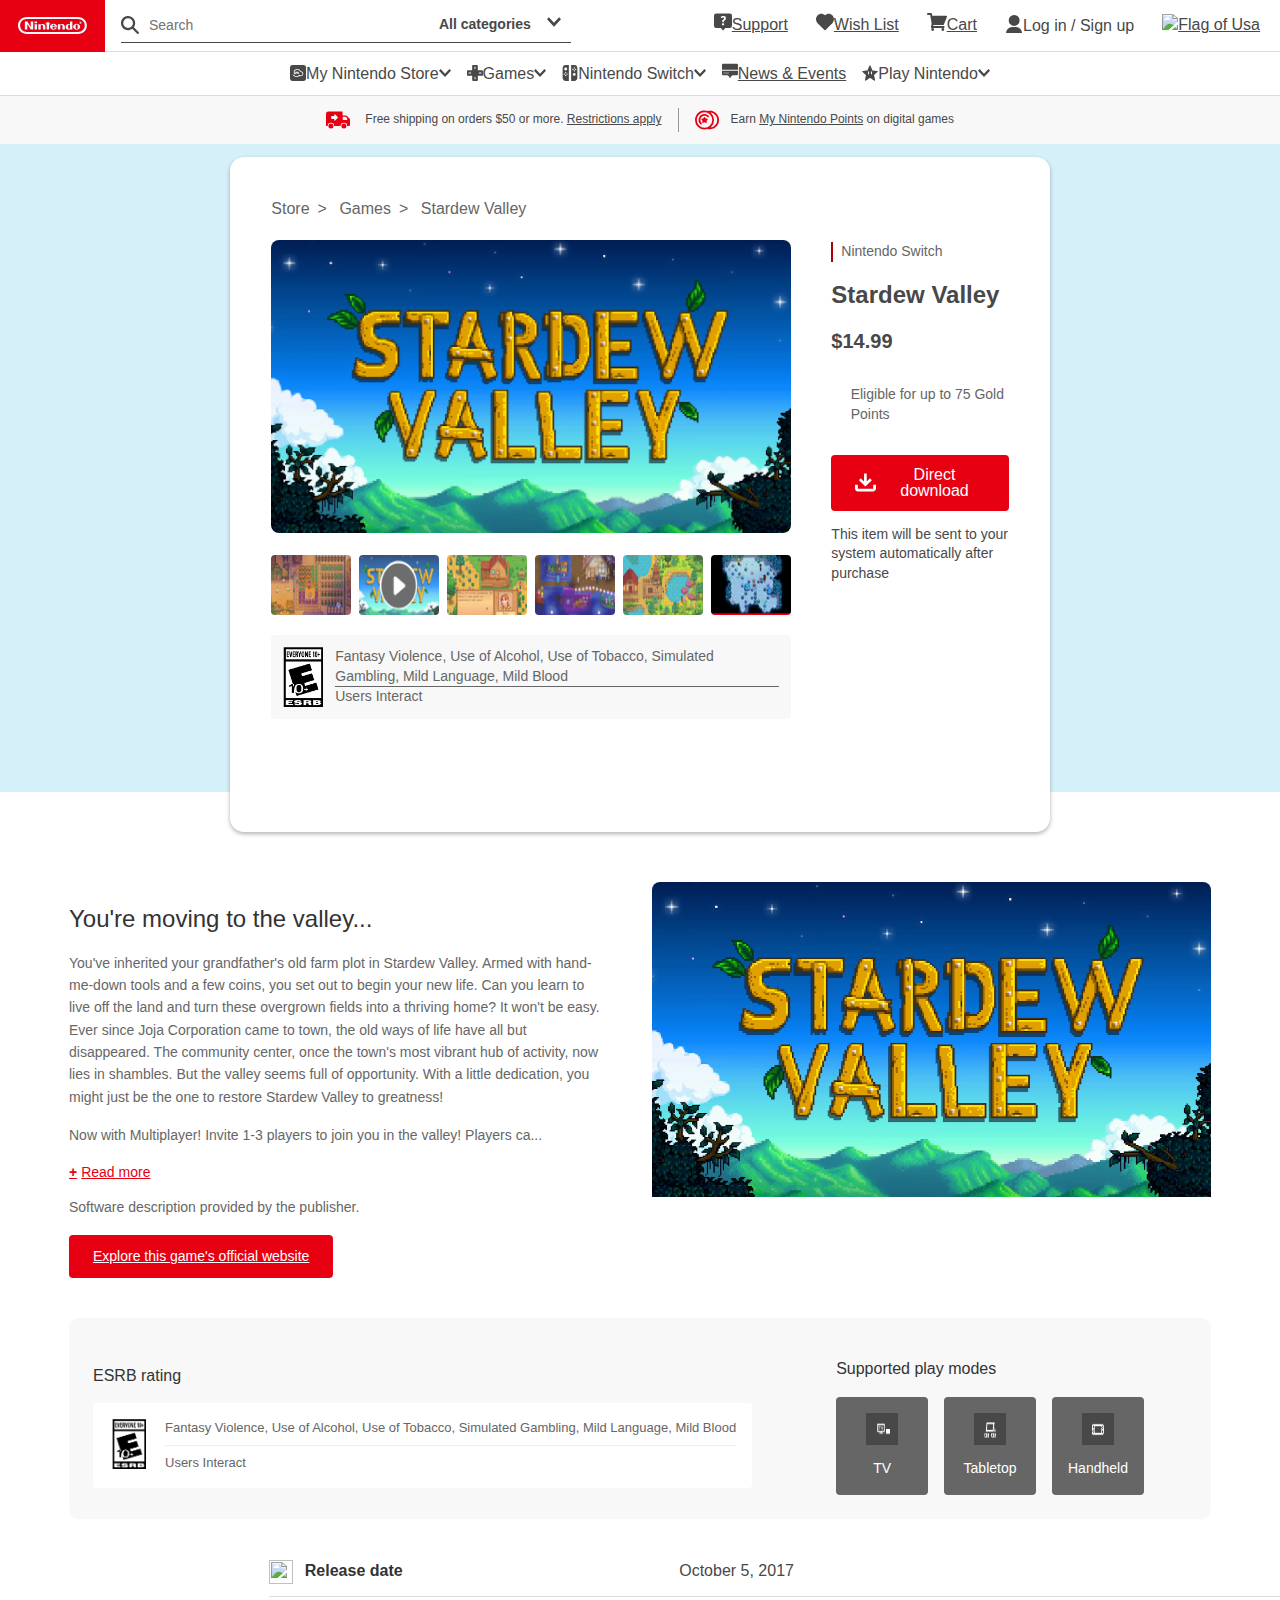
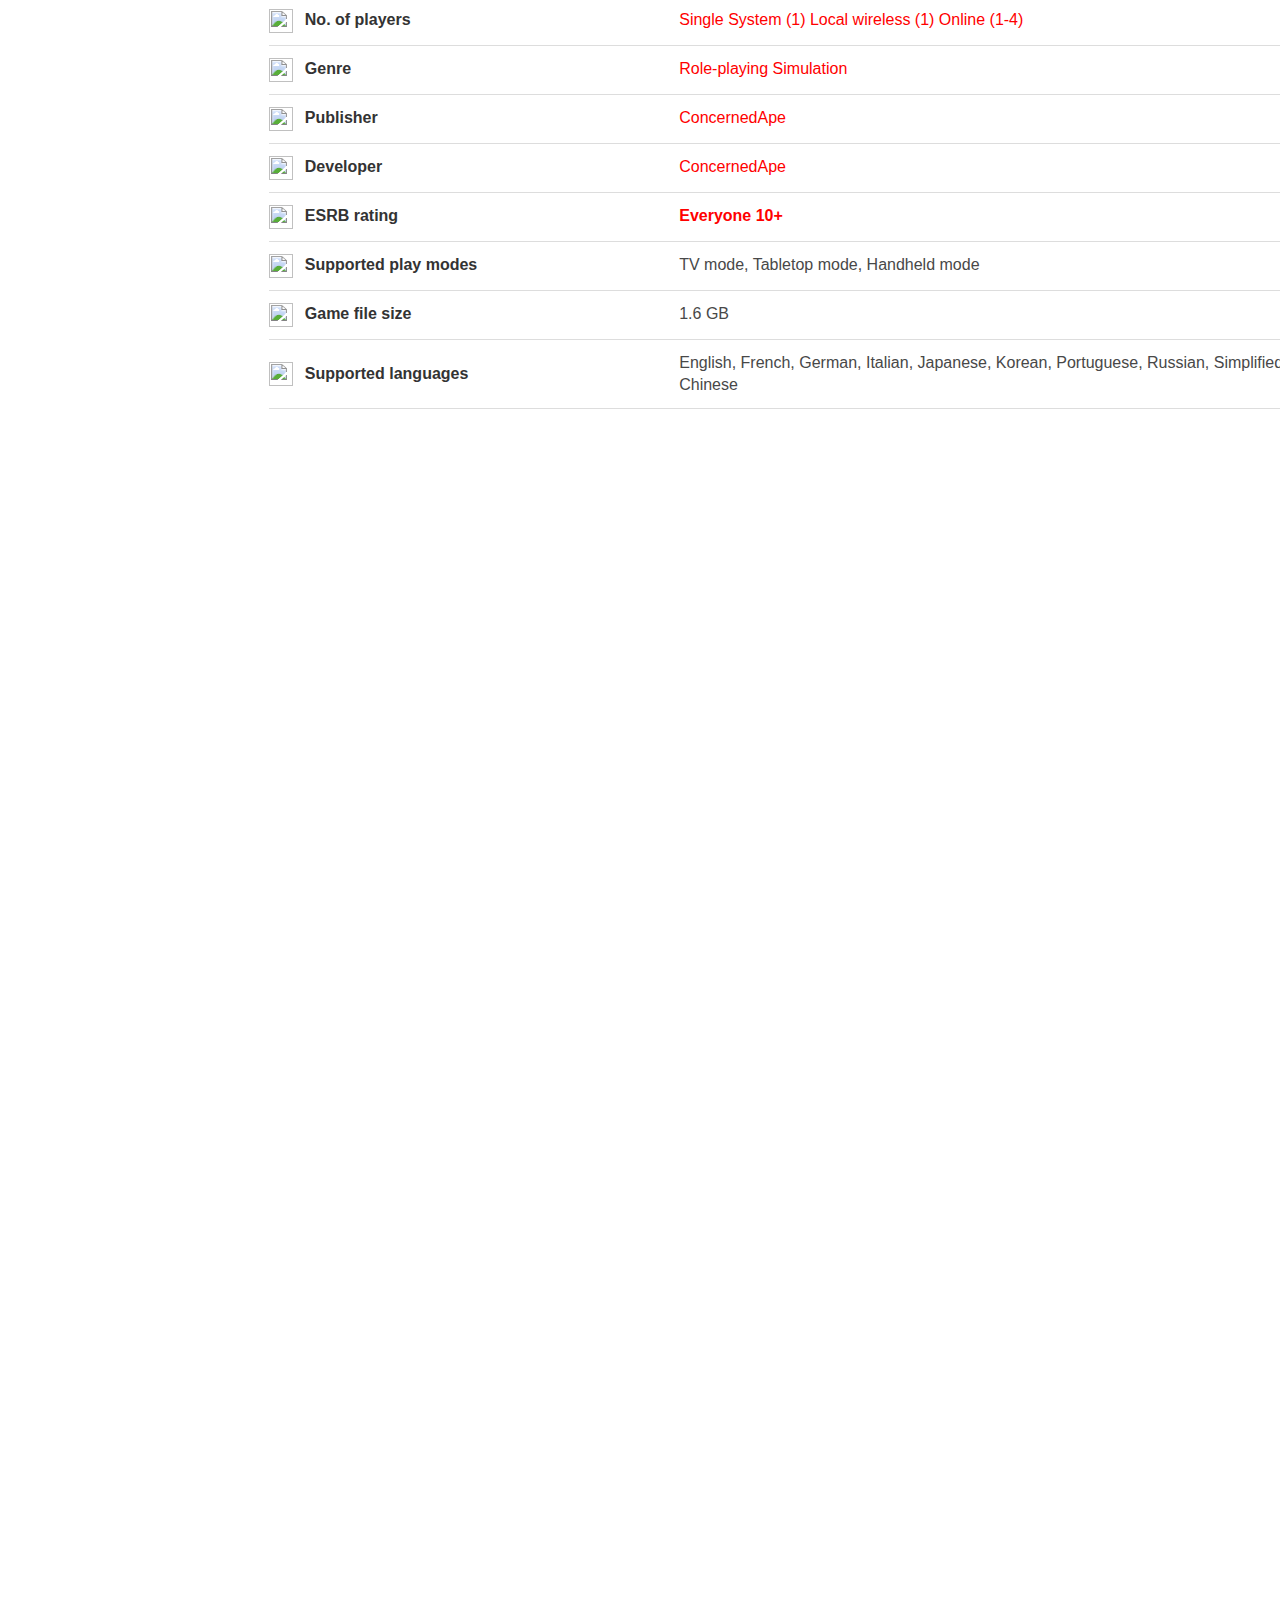
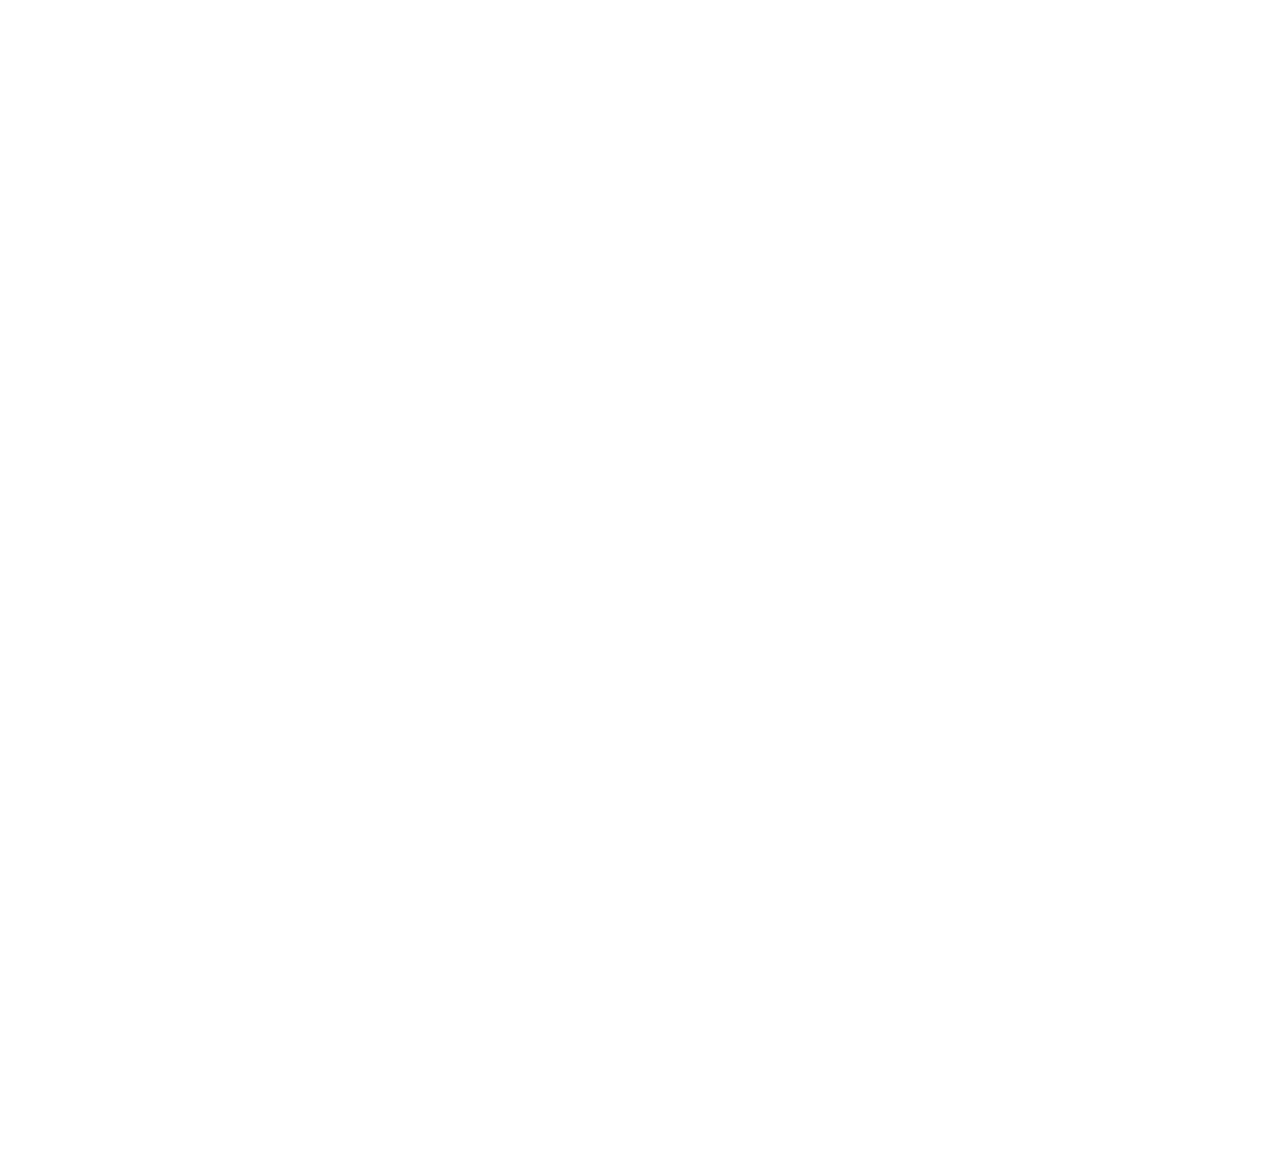
==== commit e4e83a02: "feat: new section" ====
--- a/Maquetacion/proyecto.html
+++ b/Maquetacion/proyecto.html
@@ -294,25 +294,181 @@
                 </span>
             </button>
         </div>
-    </div>
-    <div class="sc-fwuyy1-0 kvDEgt sc-ivev9d-4 jhKihk" data-testid="dropdownMenu"><div>
-        <div class="sc-fwuyy1-1 eOYVLN">
-            <div class="sc-fwuyy1-5 gNpLVK">
-                <button aria-label="Close" class="sc-auhxh6-0 jVIbFD">
-                    <svg viewBox="0 0 32 32" xmlns="http://www.w3.org/2000/svg" width="26" role="presentation" alt="" data-testid="CloseCircleIcon" size="26" color="currentColor">
-                        <path d="M16 0c8.837 0 16 7.163 16 16s-7.163 16-16 16S0 24.837 0 16 7.163 0 16 0zm5.735 8L16 13.735 10.265 8 8 10.265 13.735 16 8 21.735 10.265 24 16 18.265 21.735 24 24 21.735 18.265 16 24 10.265 21.735 8z" fill="currentColor" fill-rule="evenodd">
-
-                        </path>
-                    </svg>
-                </button>
+        </div>
+        <div class="sc-fwuyy1-0 kvDEgt sc-ivev9d-4 jhKihk" data-testid="dropdownMenu"><div>
+            <div class="sc-fwuyy1-1 eOYVLN">
+                <div class="sc-fwuyy1-5 gNpLVK">
+                    <button aria-label="Close" class="sc-auhxh6-0 jVIbFD">
+                        <svg viewBox="0 0 32 32" xmlns="http://www.w3.org/2000/svg" width="26" role="presentation" alt="" data-testid="CloseCircleIcon" size="26" color="currentColor">
+                            <path d="M16 0c8.837 0 16 7.163 16 16s-7.163 16-16 16S0 24.837 0 16 7.163 0 16 0zm5.735 8L16 13.735 10.265 8 8 10.265 13.735 16 8 21.735 10.265 24 16 18.265 21.735 24 24 21.735 18.265 16 24 10.265 21.735 8z" fill="currentColor" fill-rule="evenodd">
+
+                            </path>
+                        </svg>
+                    </button>
+                </div>
             </div>
         </div>
-    </div>
                     </nav>
                 </div>
+            </div>
+
+            <main>
+              <div class="sc-1nqegqx-0 dIFkEo">
+                <div class="sc-1d4m5hk-0 fAmmbX sc-1nqegqx-1 iAcruc">
+                  <div class="sc-1nqegqx-2 sc-1nqegqx-6 eEztfJ roriU">
+                    <p class="sc-16r5mbt-0 TBoJj">
+                      <svg data-name="Layer 2 copy" xmlns="http://www.w3.org/2000/svg" viewBox="0 0 32 32" width="24" role="presentation" alt="" data-testid="ShippingTruckArrowIcon" color="currentColor" size="24">
+                        <path d="M6.57 27.352a3.373 3.373 0 1 1 3.372-3.372 3.376 3.376 0 0 1-3.373 3.372zm17.288 0a3.373 3.373 0 1 1 3.372-3.372 3.376 3.376 0 0 1-3.372 3.372z" fill="currentColor"></path>
+                        <path d="M31.519 14.29l-3.889-3.888a1.643 1.643 0 0 0-1.161-.481h-4.4V4.648H3.436A3.327 3.327 0 0 0 0 7.831V23.98h2.196a4.373 4.373 0 0 1 8.746 0h8.535a4.373 4.373 0 0 1 8.746 0h2.134A1.643 1.643 0 0 0 32 22.336v-6.884a1.643 1.643 0 0 0-.481-1.162zM15.87 12.94l-3.946 3.946a.44.44 0 0 1-.311.13.445.445 0 0 1-.169-.034.44.44 0 0 1-.271-.407v-1.918H7.412a.44.44 0 0 1-.44-.44V11.04a.44.44 0 0 1 .44-.44h3.762V8.683a.44.44 0 0 1 .751-.311l3.946 3.946a.44.44 0 0 1 0 .622zm12.422 2.26a.66.66 0 0 1-.66.66h-4.718a.66.66 0 0 1-.66-.66v-2.834a.66.66 0 0 1 .66-.66h3.156a.66.66 0 0 1 .467.193l1.561 1.562a.66.66 0 0 1 .194.466z" fill="currentColor"></path>
+                      </svg>
+                      <strong>Free shipping</strong> on orders $50 or more. 
+                      <a class="_0lnrF sc-16r5mbt-2 eBhcec" target="_self" href="https://en-americas-support.nintendo.com/app/answers/detail/a_id/15575">
+                        <span class="TkmhQ">Restrictions apply</span>
+                      </a>
+                    </p>
+                  </div>
+                  <div class="sc-1nqegqx-2 sc-1nqegqx-6 eEztfJ roriU">
+                    <p class="sc-16r5mbt-0 TBoJj">
+                      <svg data-name="My Nintendo points" xmlns="http://www.w3.org/2000/svg" viewBox="0 0 32 32" width="24" role="presentation" alt="" data-testid="MyNintendoPointsIcon" color="currentColor" size="24">
+                        <path fill="currentColor" d="M31.7 13.474a11.843 11.843 0 0 0-.734-2.336 12.781 12.781 0 0 0-1.135-2.102 13.331 13.331 0 0 0-1.501-1.835 11.276 11.276 0 0 0-1.836-1.502 12.78 12.78 0 0 0-2.102-1.134 13.589 13.589 0 0 0-2.336-.734 12.638 12.638 0 0 0-5.005 0 1 1 0 0 0-.334.133A12.652 12.652 0 0 0 0 15.977 12.703 12.703 0 0 0 12.68 28.69a12.851 12.851 0 0 0 4.07-.668 1 1 0 0 0 .334.134 12.493 12.493 0 0 0 2.503.267 12.758 12.758 0 0 0 2.503-.267 11.843 11.843 0 0 0 2.335-.734 12.78 12.78 0 0 0 2.103-1.135 13.332 13.332 0 0 0 1.835-1.501 11.275 11.275 0 0 0 1.501-1.836A12.78 12.78 0 0 0 31 20.849a13.589 13.589 0 0 0 .734-2.335A12.493 12.493 0 0 0 32 16.01a15.954 15.954 0 0 0-.3-2.536zM12.68 26.287a10.088 10.088 0 0 1-7.274-3.036 10.27 10.27 0 0 1-3.003-7.308A10.088 10.088 0 0 1 5.438 8.67 10.323 10.323 0 0 1 20.02 23.285a10.405 10.405 0 0 1-7.341 3.003zm16.717-8.275a12.07 12.07 0 0 1-.567 1.869 10.503 10.503 0 0 1-.934 1.701 8.722 8.722 0 0 1-1.235 1.469 12.52 12.52 0 0 1-1.468 1.234 10.504 10.504 0 0 1-1.702.935 7.539 7.539 0 0 1-1.869.567c-.333.067-.7.133-1.034.167.4-.3.768-.634 1.135-.968A12.8 12.8 0 0 0 21.689 7a10.593 10.593 0 0 0-1.134-1 9.569 9.569 0 0 1 1.034.166 12.07 12.07 0 0 1 1.869.568 10.503 10.503 0 0 1 1.702.934 8.723 8.723 0 0 1 1.468 1.235 12.52 12.52 0 0 1 1.234 1.468 10.504 10.504 0 0 1 .935 1.702 7.539 7.539 0 0 1 .567 1.868 10.27 10.27 0 0 1 .2 2.036 8.392 8.392 0 0 1-.167 2.035z"></path>
+                        <path fill="currentColor" d="M15.082 14.141a6.515 6.515 0 0 0-.767-.066c-.067-.2-.2-.434-.3-.701-.468-1.035-.768-1.502-1.335-1.502s-.868.467-1.335 1.502c-.1.233-.233.5-.3.7-.2.034-.467.034-.734.067-1.135.134-1.669.267-1.836.768a.735.735 0 0 0-.033.267c0 .4.234.734 1.068 1.468a6.793 6.793 0 0 0 .567.5c-.067.2-.1.468-.167.735a7.634 7.634 0 0 0-.167 1.2.949.949 0 0 0 .334.802.797.797 0 0 0 .467.166 3.271 3.271 0 0 0 1.502-.6c.233-.134.467-.267.667-.4.2.1.4.266.668.4.967.567 1.501.734 1.935.467a.922.922 0 0 0 .4-.834 8.175 8.175 0 0 0-.166-1.201c-.067-.267-.134-.534-.167-.768a6.795 6.795 0 0 0 .567-.5c.8-.735 1.068-1.068 1.068-1.469a.735.735 0 0 0-.034-.267c-.233-.433-.767-.6-1.902-.734z">
+
+                        </path>
+                        <path fill="currentColor" d="M12.713 8.035a7.928 7.928 0 0 0-5.606 13.547 1.18 1.18 0 1 0 1.669-1.668 5.612 5.612 0 0 1-1.635-3.937 5.473 5.473 0 0 1 1.635-3.938 5.553 5.553 0 0 1 3.937-1.635 5.473 5.473 0 0 1 3.938 1.635 1.18 1.18 0 1 0 1.668-1.668 7.906 7.906 0 0 0-5.606-2.336z">
+
+                        </path>
+                      </svg>Earn 
+                      <a class="_0lnrF sc-16r5mbt-2 eBhcec" target="_self" href="https://my.nintendo.com/about_gold_point">
+                        <span class="TkmhQ">
+                          <strong>My Nintendo Points</strong>
+                        </span>
+                      </a> on digital games
+                    </p>
+                  </div>
+                </div>
+              </div>
+
+
+              <section class="product-page">             
+                <div class="product-container">
+                  <div class="breadcrumb">
+                    <span>Store</span>
+                    <span>Games</span>
+                    <span>Stardew Valley</span>
+                  </div>
+                  <div class="product-main">
+                    <div class="product-gallery">
+                      <img src="foto1 (2).png" alt="Stardew Valley" class="main-image">
+                      <div class="thumbnail-container">
+                        <img src="1.png" alt="Thumbnail 1" class="thumbnail">
+                        <img src="6.png" alt="Thumbnail 6" class="thumbnail">
+                        <img src="2.png" alt="Thumbnail 2" class="thumbnail">
+                        <img src="3.png" alt="Thumbnail 3" class="thumbnail">
+                        <img src="4.png" alt="Thumbnail 4" class="thumbnail">
+                        <img src="5.png" alt="Thumbnail 5" class="thumbnail">
+                      </div>
+
+                      <div class="rating-info">
+                        <div class="esrb-rating">
+                          <img src="aviso.png" alt="ESRB Rating" class="rating-icon">
+                          <span>Fantasy Violence, Use of Alcohol, Use of Tobacco, Simulated Gambling, Mild Language, Mild Blood
+                            <div class="interactivo">Users Interact</div>
+                          </span>
+                          
+                        </div>
+                        
+                      </div>
+                    </div>
+
+                    <div class="product-info">
+                      <div class="platform-badge">Nintendo Switch</div>
+                      <h1 class="product-title">Stardew Valley</h1>
+                      <div class="price">$14.99</div>
+                      
+                      <div class="points-badge">
+                        <div class="GoldPoints_eligiblePoints__qKQc6"><div class="sc-1yh2edi-0 GtTvR hCSeY"><img class="EgihB" alt="" loading="lazy" fetchpriority="low" src="https://assets.nintendo.com/image/upload/f_auto/q_auto/dpr_1.5/c_scale,w_100/Design%20System/Component%20Library/Icon/my-nintendo-gold-coin.png"></div><p class=" wfVkO">Eligible for up to <span class="GoldPoints_boldText__3_58J">75</span> Gold Points</p></div>
+                        
+                      </div>
+                      <button class="download-button">
+                        <svg xmlns="http://www.w3.org/2000/svg" viewBox="0 0 32 32" width="24" role="presentation" alt="" data-testid="DownloadIcon" color="currentColor" size="24"><path d="M4.3 19.4v5.3c0 .5.5.9 1 .9h21.4c.5 0 1-.5 1-.9v-5.3H32v6.3c-.2 2.2-2.1 4-4.4 4H4.2c-2.3 0-4.2-1.8-4.2-4v-6.3h4.3zM17.9 2.2v12.2l5-4.8 2.8 2.8-9.8 9.9L6 12.5l2.6-2.8 5.2 4.8V2.2h4.1z" fill-rule="evenodd" clip-rule="evenodd" fill="currentColor"></path></svg>
+                        Direct download
+                      </button>
+                      <p>This item will be sent to your system automatically after purchase</p>
+              
+                      
+                    </div>
+                  </div>
+                </div>
+              </section>
+
+              <section class="game-details">
+                
+                <div class="description-container">
+                  <div class="description">
+                    <h2>You're moving to the valley...</h2>
+                    <p>You've inherited your grandfather's old farm plot in Stardew Valley. Armed with hand-me-down tools and a few coins, you set out to begin your new life. Can you learn to live off the land and turn these overgrown fields into a thriving home? It won't be easy. Ever since Joja Corporation came to town, the old ways of life have all but disappeared. The community center, once the town's most vibrant hub of activity, now lies in shambles. But the valley seems full of opportunity. With a little dedication, you might just be the one to restore Stardew Valley to greatness!</p>
+                    <p>Now with Multiplayer! Invite 1-3 players to join you in the valley! Players ca...</p>
+                    <a href="#" class="read-more">Read more</a>
+                    <p class="publisher-note">Software description provided by the publisher.</p>
+                    <a href="#" class="website-button">Explore this game's official website</a>
+                  </div>
+              
+                  <div class="game-image">
+                    <img src="foto1 (2).png" alt="Stardew Valley">
+                  </div>
+                </div>
+              
+                <div class="info-grid">
+                  <div class="info-section">
+                    <h3>ESRB rating </h3>
+                    <div class="esrb-container">
+                      <img src="aviso.png" alt="ESRB Rating" class="esrb-icon">
+                      <div class="esrb-content">
+                        <div>Fantasy Violence, Use of Alcohol, Use of Tobacco, Simulated Gambling, Mild Language, Mild Blood</div>
+                        <div class="users-interact">Users Interact</div>
+                      </div>
+                    </div>
+                  </div>
+              
+                  <div class="info-section">
+                    <h3>Supported play modes</h3>
+                    <div class="play-modes">
+                      <div class="mode-card">
+                        <img src="t.png" alt="TV Mode" class="mode-icon">
+                        <div class="mode-name">TV</div>
+                      </div>
+                      <div class="mode-card">
+                        <img src="0.png" alt="Tabletop Mode" class="mode-icon">
+                        <div class="mode-name">Tabletop</div>
+                      </div>
+                      <div class="mode-card">
+                        <img src="f.png" alt="Handheld Mode" class="mode-icon">
+                        <div class="mode-name">Handheld</div>
+                      </div>
+                    </div>
+                  </div>
+                </div>
+              </section>
+
+              <section class="game-info">
+                <div class="info-row"><span class="label"><img src="calendar-icon.png" class="icon">Release date</span><span class="value">October 5, 2017</span></div>
+                <div class="info-row"><span class="label"><img src="players-icon.png" class="icon">No. of players</span><span class="value"> <a href="#">Single System (1)</a> <a href="#">Local wireless (1)</a> <a href="#">Online (1-4)</a></span></div>
+                <div class="info-row"><span class="label"><img src="genre-icon.png" class="icon">Genre</span><span class="value"> <a href="#">Role-playing</a> <a href="#">Simulation</a></span></div>
+                <div class="info-row"><span class="label"><img src="publisher-icon.png" class="icon">Publisher</span><span class="value"><a href="#">ConcernedApe</a></span></div>
+                <div class="info-row"><span class="label"><img src="developer-icon.png" class="icon">Developer</span><span class="value"><a href="#">ConcernedApe</a></span></div>
+                <div class="info-row"><span class="label"><img src="rating-icon.png" class="icon">ESRB rating</span><span class="value"><a href="#" class="rating">Everyone 10+</a></span></div>
+                <div class="info-row"><span class="label"><img src="playmode-icon.png" class="icon">Supported play modes</span><span class="value">TV mode, Tabletop mode, Handheld mode</span></div>
+                <div class="info-row"><span class="label"><img src="file-size-icon.png" class="icon">Game file size</span><span class="value">1.6 GB</span></div>
+                <div class="info-row"><span class="label"><img src="languages-icon.png" class="icon">Supported languages</span><span class="value">English, French, German, Italian, Japanese, Korean, Portuguese, Russian, Simplified Chinese, Spanish, Traditional Chinese</span></div>
+            </section>
+
+
+
+            </main>
             </div>
         </div>
-    </div>
+
+        
 </body>
 </html>
 
--- a/Maquetacion/proyecto.css
+++ b/Maquetacion/proyecto.css
@@ -1,3 +1,5 @@
+/*navbar*/
+
 * , ::before, ::after {
     box-sizing: border-box;
 }
@@ -497,3 +499,714 @@
     -ms-transform: scale(.01);
     transform: scale(.01);
 }
+
+/*tercerdiv*/
+
+.dIFkEo {
+    display: flex
+;
+    align-items: center;
+    justify-content: center;
+    min-height: 48px;
+    background-color: rgb(248, 248, 248);
+    padding: 0.75rem;
+}
+
+@media (min-width: 768px) {
+    .fAmmbX {
+        width: 96%;
+        margin-left: auto;
+        margin-right: auto;
+    }
+}
+.fAmmbX {
+    max-width: 90rem;
+    margin-left: 1rem;
+    margin-right: 1rem;
+}
+
+div {
+    display: block;
+    unicode-bidi: isolate;
+}
+
+.eEztfJ {
+    display: flex
+;
+    align-items: center;
+    padding-left: 0px;
+    padding-right: 0px;
+}
+
+@media (min-width: 1025px) {
+    .eEztfJ:first-of-type {
+        border-right: 1px solid rgb(150, 150, 150);
+    }
+}
+
+@media (min-width: 768px) {
+    .eEztfJ {
+        padding-left: 1rem;
+        padding-right: 1rem;
+    }
+}
+
+@media (min-width: 429px) {
+    .roriU p {
+        font-size: 1rem;
+    }
+}
+
+.roriU p {
+    font-size: 0.75rem;
+    margin: 0px;
+}
+
+.TBoJj {
+    min-height: 1rem;
+    margin: 1em 0px;
+}
+
+@media (min-width: 429px) {
+    p, ol, ul {
+        font-size: 1rem;
+    }
+}
+
+p, ol, ul {
+    font-weight: 300;
+    font-size: 0.875rem;
+}
+
+p {
+    display: block;
+    margin-block-start: 1em;
+    margin-block-end: 1em;
+    margin-inline-start: 0px;
+    margin-inline-end: 0px;
+    unicode-bidi: isolate;
+}
+
+.iAcruc {
+    display: flex
+;
+    justify-content: center;
+    text-align: center;
+}
+
+@media (min-width: 429px) {
+    .roriU svg {
+        display: inline-block;
+        vertical-align: middle;
+    }
+}
+
+@media (min-width: 429px) {
+    .roriU svg {
+        display: block;
+    }
+}
+
+.roriU svg {
+    display: none;
+    color: rgb(230, 0, 18);
+    margin-right: 0.75rem;
+}
+
+svg:not(:root) {
+    overflow-clip-margin: content-box;
+    overflow: hidden;
+}
+.roriU a {
+    text-decoration: underline;
+    color: rgb(72, 72, 72);
+}
+.eEztfJ a {
+    text-decoration: underline;
+}
+.eBhcec {
+    display: inline;
+}
+._0lnrF {
+    background: transparent;
+    border: 0;
+    border-radius: var(--border-radius);
+    box-shadow: 0 0 0 4px var(--theme-color-primaryHover) 0;
+    color: var(--theme-color-primary);
+    display: inline-block;
+    line-height: var(--theme-font-lineHeight);
+    margin: 0;
+    transition: box-shadow var(--theme-movement-duration) var(--theme-movement-easing) var(--theme-movement-delay);
+}
+
+._0lnrF {
+    border-radius: .75rem;
+    box-shadow: 0 0 0 4px 0 #ac000d;
+    color: #e60012;
+    line-height: 1.4;
+    transition: box-shadow .2s ease-in-out 25ms;
+}
+
+a {
+    color: inherit;
+    text-decoration: none;
+}
+
+a:-webkit-any-link {
+    cursor: pointer;
+    text-decoration: underline;
+}
+@media (min-width: 768px) {
+    .eEztfJ {
+        padding-left: 1rem;
+        padding-right: 1rem;
+    }
+}
+
+.eEztfJ {
+    display: flex
+;
+    align-items: center;
+    padding-left: 0px;
+    padding-right: 0px;
+}
+
+@media (min-width: 429px) {
+    .roriU p {
+        font-size: 1rem;
+    }
+}
+
+.roriU p {
+    font-size: 0.75rem;
+    margin: 0px;
+}
+
+.TBoJj {
+    min-height: 1rem;
+    margin: 1em 0px;
+}
+
+@media (min-width: 429px) {
+    p, ol, ul {
+        font-size: 1rem;
+    }
+}
+
+p, ol, ul {
+    font-weight: 300;
+    font-size: 0.875rem;
+}
+
+p {
+    display: block;
+    margin-block-start: 1em;
+    margin-block-end: 1em;
+    margin-inline-start: 0px;
+    margin-inline-end: 0px;
+    unicode-bidi: isolate;
+}
+
+@media (min-width: 429px) {
+    .roriU svg {
+        display: inline-block;
+        vertical-align: middle;
+    }
+}
+
+@media (min-width: 429px) {
+    .roriU svg {
+        display: block;
+    }
+}
+
+.roriU svg {
+    display: none;
+    color: rgb(230, 0, 18);
+    margin-right: 0.75rem;
+}
+
+.roriU a {
+    text-decoration: underline;
+    color: rgb(72, 72, 72);
+}
+
+.eEztfJ a {
+    text-decoration: underline;
+}
+
+.eBhcec {
+    display: inline;
+}
+
+._0lnrF {
+    background: transparent;
+    border: 0;
+    border-radius: var(--border-radius);
+    box-shadow: 0 0 0 4px var(--theme-color-primaryHover) 0;
+    display: inline-block;
+    line-height: var(--theme-font-lineHeight);
+    margin: 0;
+    transition: box-shadow var(--theme-movement-duration) var(--theme-movement-easing) var(--theme-movement-delay);
+}
+
+._0lnrF {
+    border-radius: .75rem;
+    box-shadow: 0 0 0 4px 0 #ac000d;
+    color: #e60012;
+    line-height: 1.4;
+    transition: box-shadow .2s ease-in-out 25ms;
+}
+
+a {
+    text-decoration: none;
+}
+
+a:-webkit-any-link {
+    cursor: pointer;
+    text-decoration: underline;
+}
+
+:not(svg) {
+    transform-origin: 0px 0px;
+}
+
+@media (min-width: 429px) {
+    .roriU p {
+        font-size: 1rem;
+    }
+}
+
+.roriU p {
+    font-size: 0.75rem;
+    margin: 0px;
+}
+
+@media (min-width: 429px) {
+    p, ol, ul {
+        font-size: 1rem;
+    }
+}
+
+p, ol, ul {
+    font-weight: 300;
+    font-size: 0.875rem;
+}
+
+.iAcruc {
+    display: flex;
+    justify-content: center;
+    text-align: center;
+}
+
+svg:not(:root) {
+    overflow-clip-margin: content-box;
+    overflow: hidden;
+}
+
+@media (min-width: 429px) {
+    .roriU svg {
+        display: inline-block;
+        vertical-align: middle;
+    }
+}
+
+@media (min-width: 768px) {
+    .eEztfJ {
+        padding-left: 1rem;
+        padding-right: 1rem;
+    }
+}
+
+.roriU p {
+    font-size: 0.75rem;
+    margin: 0px;
+}
+
+@media (min-width: 429px) {
+    p, ol, ul {
+        font-size: 1rem;
+    }
+}
+
+p, ol, ul {
+    font-weight: 300;
+    font-size: 0.875rem;
+}
+
+p {
+    display: block;
+    margin-block-start: 1em;
+    margin-block-end: 1em;
+    margin-inline-start: 0px;
+    margin-inline-end: 0px;
+    unicode-bidi: isolate;
+}
+
+
+    .product-page {
+      max-width: 2000px;
+      height: 72vh;
+      margin: 0 auto;
+      padding: 1%;
+      padding-left: 18%;
+      padding-right: 18%;
+      font-family: -apple-system, BlinkMacSystemFont, 'Segoe UI', Roboto, sans-serif;
+      background-color: rgb(214, 240, 250)
+
+    }
+
+    .breadcrumb {
+      color: #666;
+      margin-bottom: 20px;
+      cursor: pointer;
+    }
+
+    .product-container span:not(:last-child)::after {
+      content: ">";
+      margin: 0 8px;
+    }
+
+    .product-container {
+        background: white;
+        border-radius: 14px;
+        box-shadow: 0 2px 4px rgba(0, 0, 0, 0.3);
+        
+    }
+
+    .product-container {
+        max-width: 2000px;
+        height: 75vh;
+        margin: 0 auto;
+        padding: 5%;
+        font-family: -apple-system, BlinkMacSystemFont, 'Segoe UI', Roboto, sans-serif;
+       
+    }
+
+    .product-main {
+      display: flex;
+      gap: 40px;
+    }
+
+    .product-gallery {
+      flex: 1;
+    }
+
+    .main-image {
+      width: 100%;
+      border-radius: 8px;
+      margin-bottom: 16px;
+    }
+
+    .thumbnail-container {
+      display: flex;
+      gap: 8px;
+      overflow-x: auto;
+    }
+
+    .thumbnail {
+      width: 80px;
+      height: 60px;
+      border-radius: 4px;
+      cursor: pointer;
+    }
+
+    .product-info {
+      flex: 1;
+    }
+
+    .platform-badge {
+    color: #666;
+    font-size: 14px;
+    margin-bottom: 8px;
+    
+    display: inline-block;
+    width: 100%;
+    border-left: 2px solid#ac000d;
+    padding-left: 8px;
+    }
+
+    .product-title {
+      font-size: 24px;
+      margin: 8px 0;
+    }
+
+    .price {
+      font-size: 20px;
+      font-weight: bold;
+      margin: 16px 0;
+    }
+
+    .points-badge {
+      display: flex;
+      align-items: center;
+      gap: 8px;
+      color: #666;
+      font-size: 14px;
+      margin-bottom: 16px;
+    }
+
+    .download-button {
+      background-color: #e60012;
+      color: white;
+      border: none;
+      border-radius: 4px;
+      padding: 12px 24px;
+      font-size: 16px;
+      width: 100%;
+      cursor: pointer;
+      display: flex;
+      align-items: center;
+      justify-content: center;
+      gap: 8px;
+    }
+
+    .rating-info {
+      margin-top: 20px;
+      padding: 12px;
+      background-color: #f8f8f8;
+      border-radius: 4px;
+    }
+
+    .esrb-rating {
+      display: flex;
+      align-items: center;
+      gap: 12px;
+      font-size: 14px;
+      color: #666;
+    }
+
+    .rating-icon {
+      width: 60px;
+      height: 60px;
+      
+    }
+    .interactivo{
+        display: inline-block;
+        width: 100%;
+        border-top: 1px solid #666;
+    }
+    .product-page{
+     background-color: rgb(214, 240, 250);
+    position: relative;
+    z-index: 5;
+    }
+
+
+    .GoldPoints_eligiblePoints__qKQc6 {
+        display: flex
+    ;
+        gap: var(--theme-spacing-8);
+        min-height: var(--theme-spacing-48);
+        align-items: center;
+    }
+
+    .GtTvR {
+        display: block;
+        width: 24px;
+    }
+
+
+    .GoldPoints_eligiblePoints__qKQc6 img {
+        max-width: 80%;
+    }
+
+h3{
+    align-content: center;
+}
+
+
+                  .game-details {
+                    max-width: 1200px;
+                    margin: 0 auto;
+
+                    padding: 29px;
+                    padding-top: 10vh;
+                   
+                    font-family: -apple-system, BlinkMacSystemFont, 'Segoe UI', Roboto, sans-serif;
+                  }
+              
+                  .description-container {
+                    display: grid;
+                    grid-template-columns: 1fr 1fr;
+                    gap: 24px;
+                    margin-bottom: 40px;
+                  }
+              
+                  .game-image {
+                    width: 100%;
+                    border-radius: 8px;
+                    overflow: hidden;
+                  }
+              
+                  .game-image img {
+                    width: 100%;
+                    height: auto;
+                    display: block;
+                  }
+              
+                  .description {
+                    margin-right: 24px;
+                  }
+              
+                  .description h2 {
+                    font-size: 24px;
+                    color: #333;
+                    margin-bottom: 16px;
+                    font-weight: 500;
+                  }
+              
+                  .description p {
+                    color: #666;
+                    line-height: 1.6;
+                    margin-bottom: 16px;
+                    font-size: 14px;
+                  }
+              
+                  .read-more {
+                    color: #e60012;
+                    text-decoration: none;
+                    font-weight: 500;
+                    font-size: 14px;
+                    display: flex;
+                    align-items: center;
+                    gap: 4px;
+                    margin-bottom: 8px;
+                  }
+              
+                  .read-more::before {
+                    content: "+";
+                    font-weight: bold;
+                  }
+              
+                  .publisher-note {
+                    color: #666;
+                    font-size: 12px;
+                    margin-bottom: 16px;
+                  }
+              
+                  .website-button {
+                    display: inline-block;
+                    background-color: #e60012;
+                    color: white;
+                    text-decoration: none;
+                    padding: 12px 24px;
+                    border-radius: 4px;
+                    font-size: 14px;
+                    font-weight: 500;
+                  }
+              
+                  .info-grid {
+                    display: grid;
+                    grid-template-columns: repeat(10, 8fr);
+                    gap: 84px;
+                    padding: 24px;
+                    background-color: rgb(248, 248, 248);
+                    border-radius: 10px;
+                    display: flex
+                
+                    
+                  }
+              
+                  .info-section h3 {
+                    font-size: 16px;
+                    color: #333;
+                    margin-bottom: 16px;
+                    font-weight: 500;
+                    align-content: center;
+                  }
+                  .info-section{
+                    align-content: center;
+                  }
+              
+                  .esrb-container {
+                    display: flex;
+                    gap: 16px;
+                    align-items: flex-start;
+                    background: white;
+                    padding: 16px;
+                    border-radius: 4px;
+                  }
+              
+                  .esrb-icon {
+                    width: 40px;
+                    height: 50px;
+                    object-fit: contain;
+                  }
+              
+                  .esrb-content {
+                    color: #666;
+                    font-size: 13px;
+                    line-height: 1.4;
+                  }
+              
+                  .users-interact {
+                    margin-top: 8px;
+                    padding-top: 8px;
+                    border-top: 1px solid #eee;
+                  }
+              
+                  .play-modes {
+                    display: grid;
+                    grid-template-columns: repeat(3, 1fr);
+                    gap: 16px;
+                  }
+              
+                  .mode-card {
+                    background: #666;
+                    color: white;
+                    border-radius: 4px;
+                    padding: 16px;
+                    text-align: center;
+                  }
+              
+                  .mode-icon {
+                    width: 32px;
+                    height: 32px;
+                    margin: 0 auto 8px;
+                  }
+              
+                  .mode-name {
+                    font-size: 14px;
+                    font-weight: 500;
+                  }
+             
+                
+                .game-info {
+                    width:1500px;
+                    border-collapse: collapse;
+                    padding-left: 21%;
+                    background: #fff;
+                    border-radius: 8px;
+                }
+                .info-row {
+                    display: flex;
+                    align-items: center;
+                    padding: 12px 0;
+                    border-bottom: 1px solid #ddd;
+                }
+                .icon {
+                    width: 24px;
+                    height: 24px;
+                    margin-right: 12px;
+                }
+                .label {
+                    font-weight: bold;
+                    color: #333;
+                    flex: 1;
+                    display: flex;
+                    align-items: center;
+                }
+                .value {
+                    flex: 2;
+                }
+                .value a {
+                    color: red;
+                    text-decoration: none;
+                }
+                .value a:hover {
+                    text-decoration: underline;
+                }
+                .rating {
+                    font-weight: bold;
+                }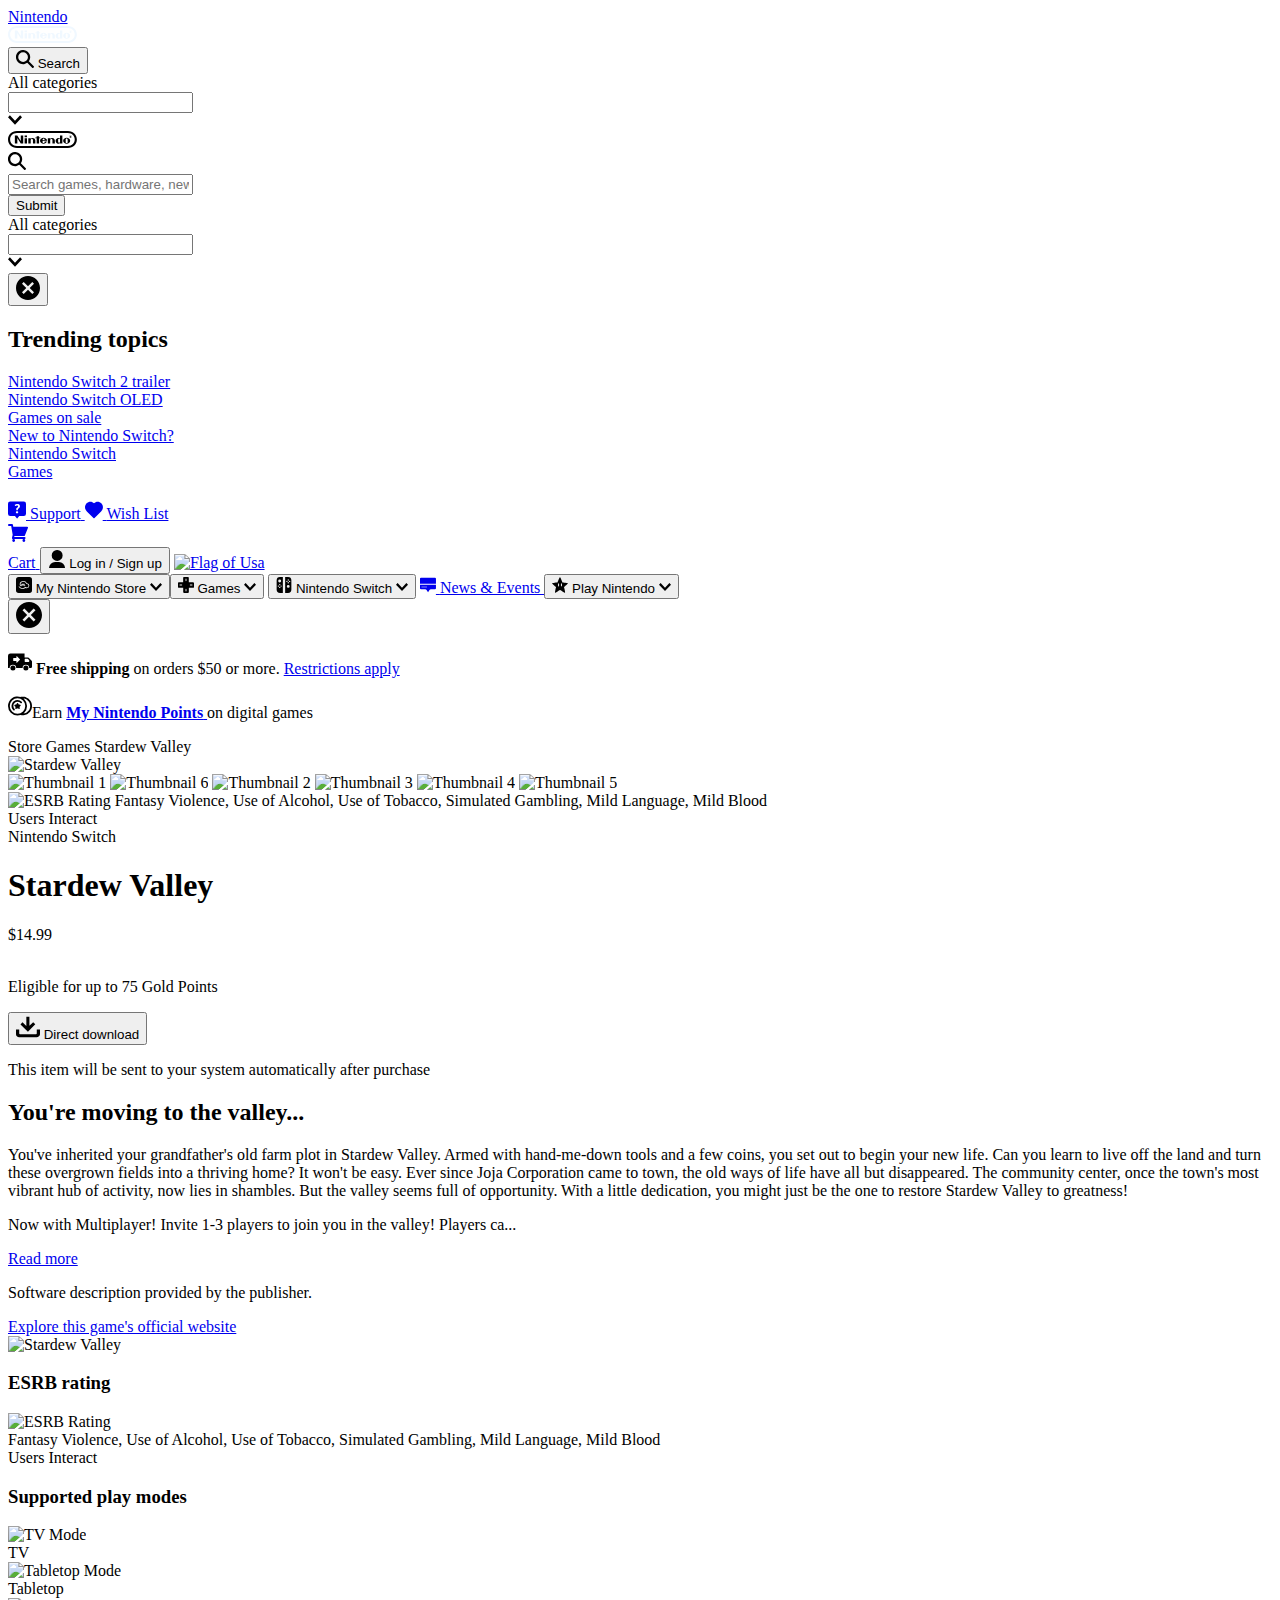
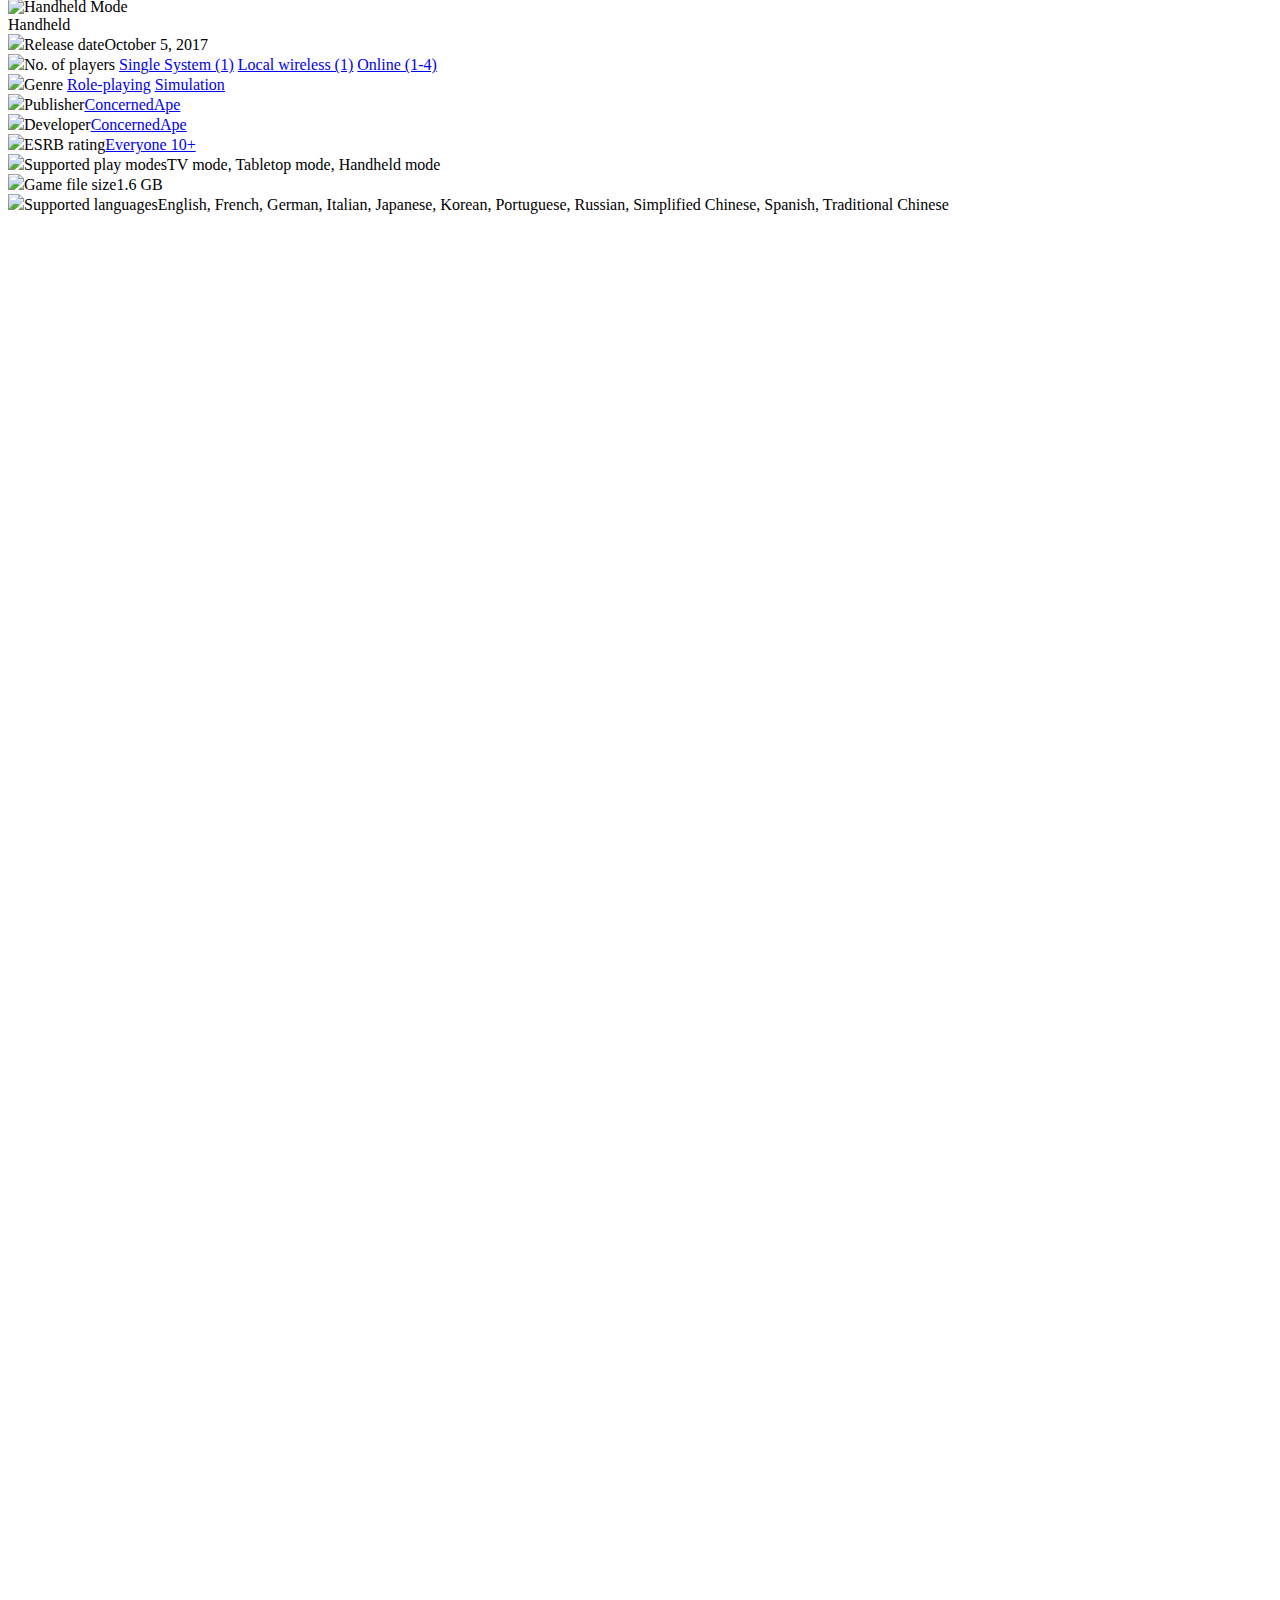
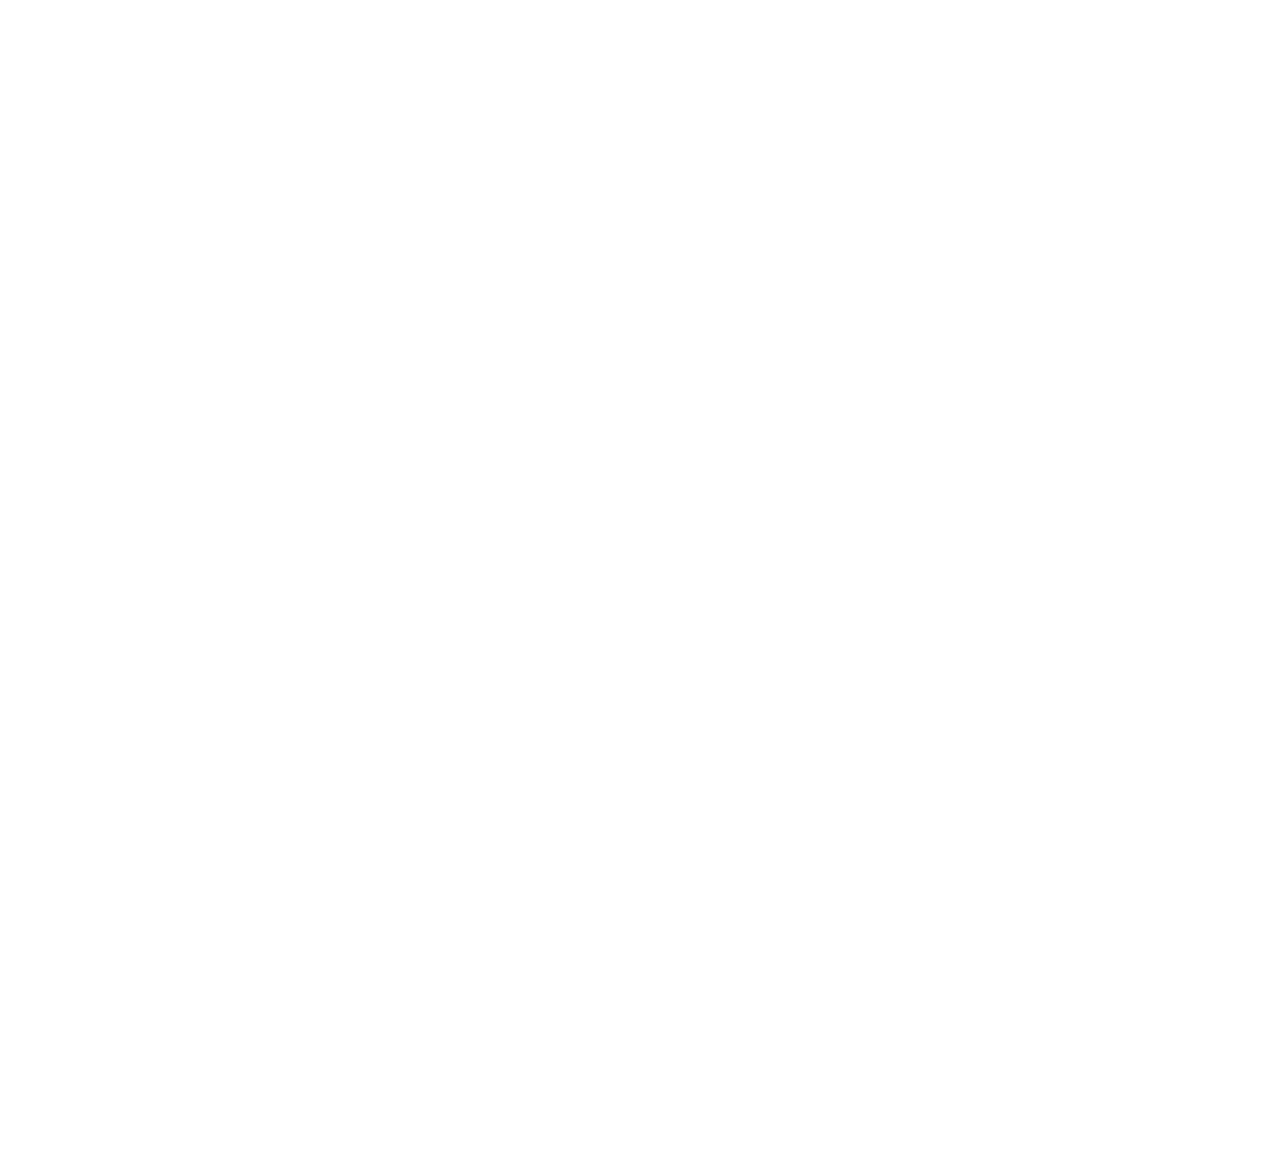
==== commit e7b1c4f4: "feat:new section" ====
--- a/Maquetacion/proyecto.html
+++ b/Maquetacion/proyecto.html
@@ -349,6 +349,7 @@
               </div>
 
 
+
               <section class="product-page">             
                 <div class="product-container">
                   <div class="breadcrumb">
@@ -462,6 +463,12 @@
                 <div class="info-row"><span class="label"><img src="languages-icon.png" class="icon">Supported languages</span><span class="value">English, French, German, Italian, Japanese, Korean, Portuguese, Russian, Simplified Chinese, Spanish, Traditional Chinese</span></div>
             </section>
 
+            <section>
+                <div>
+                    
+                </div>
+            </section>
+
 
 
             </main>
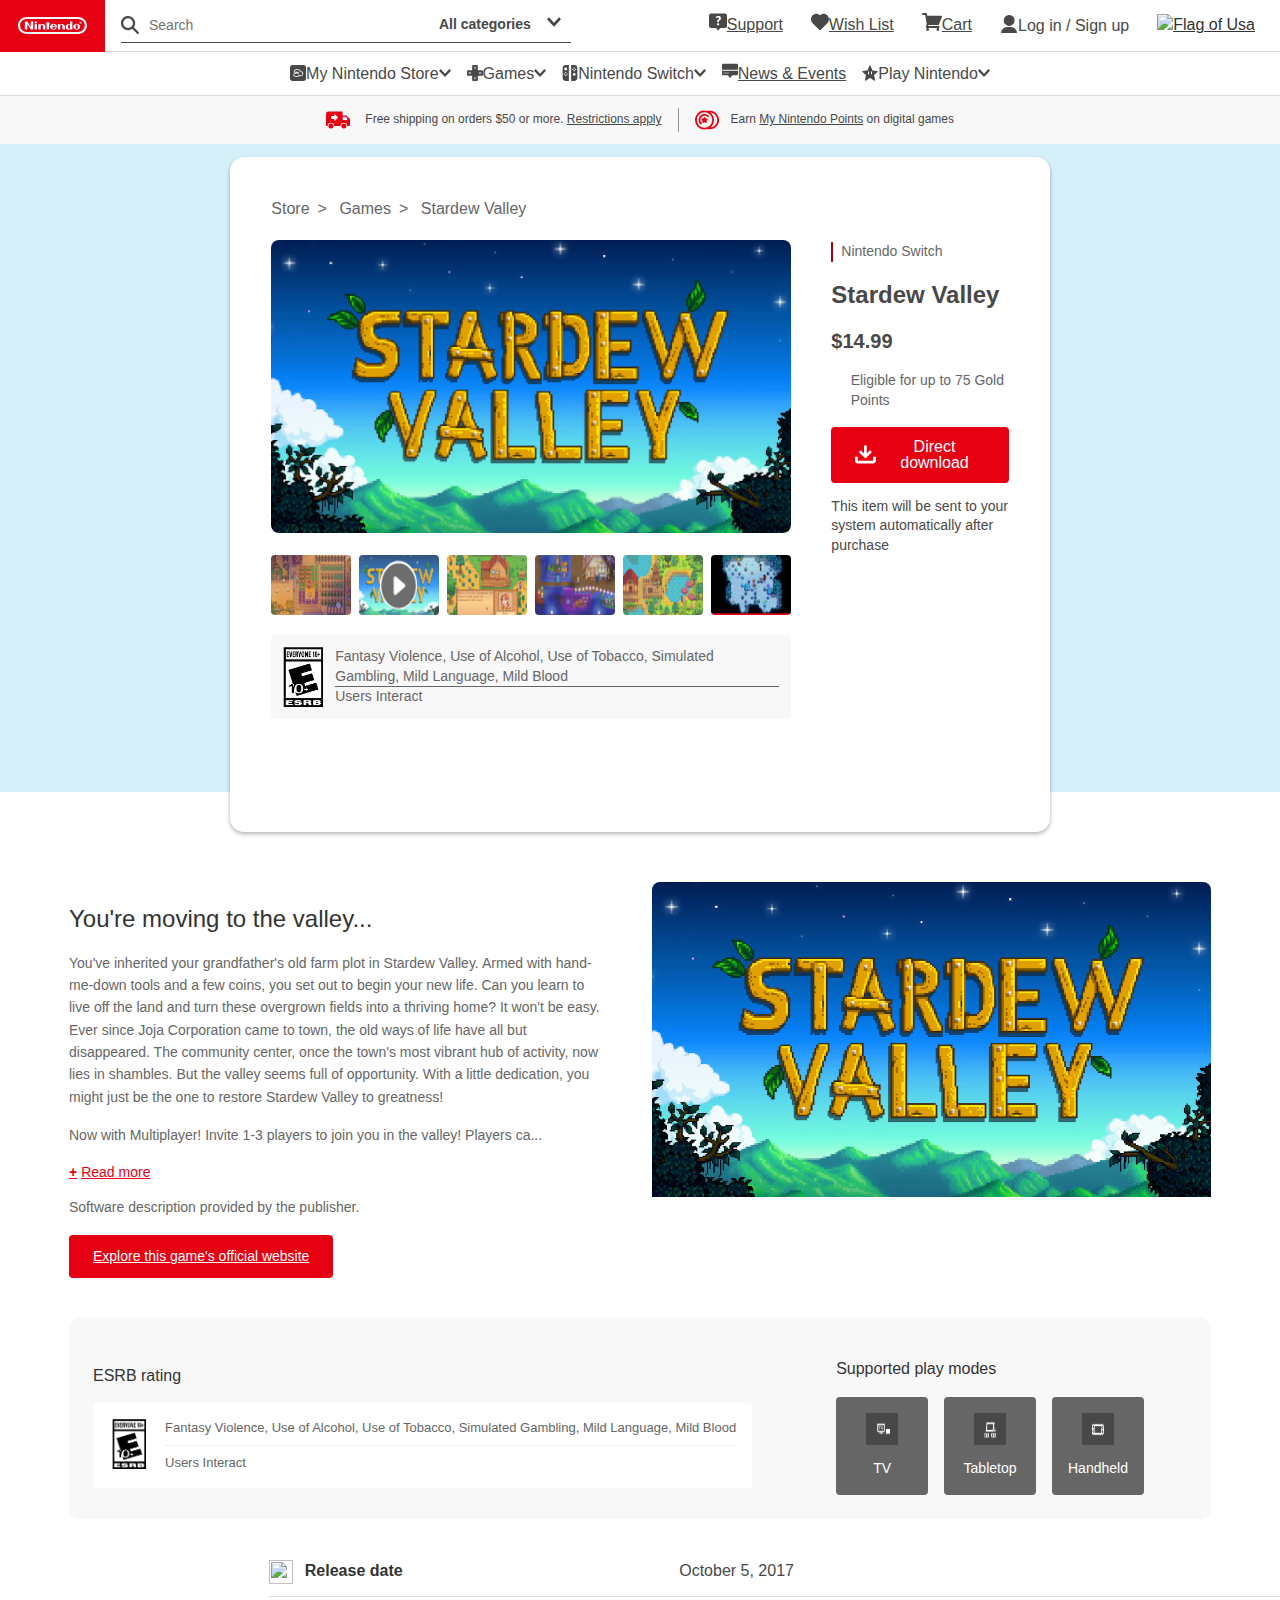
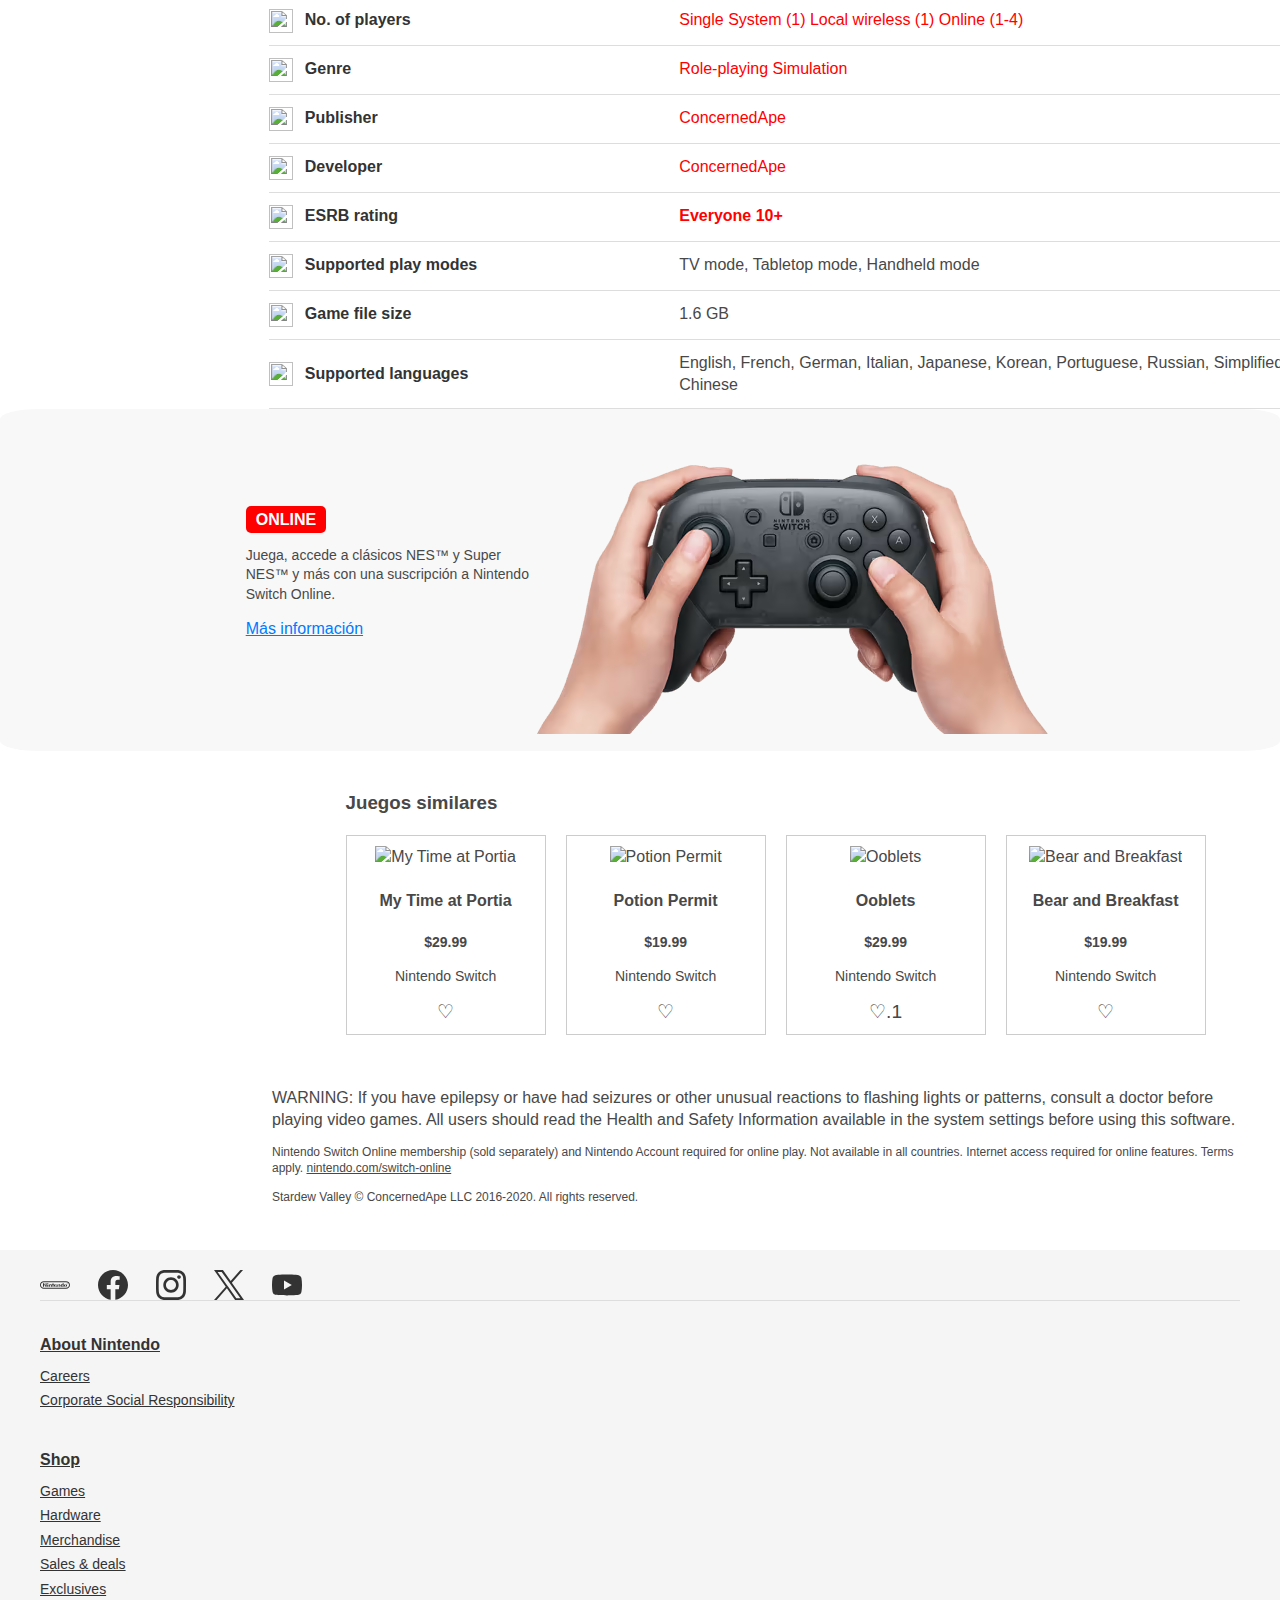
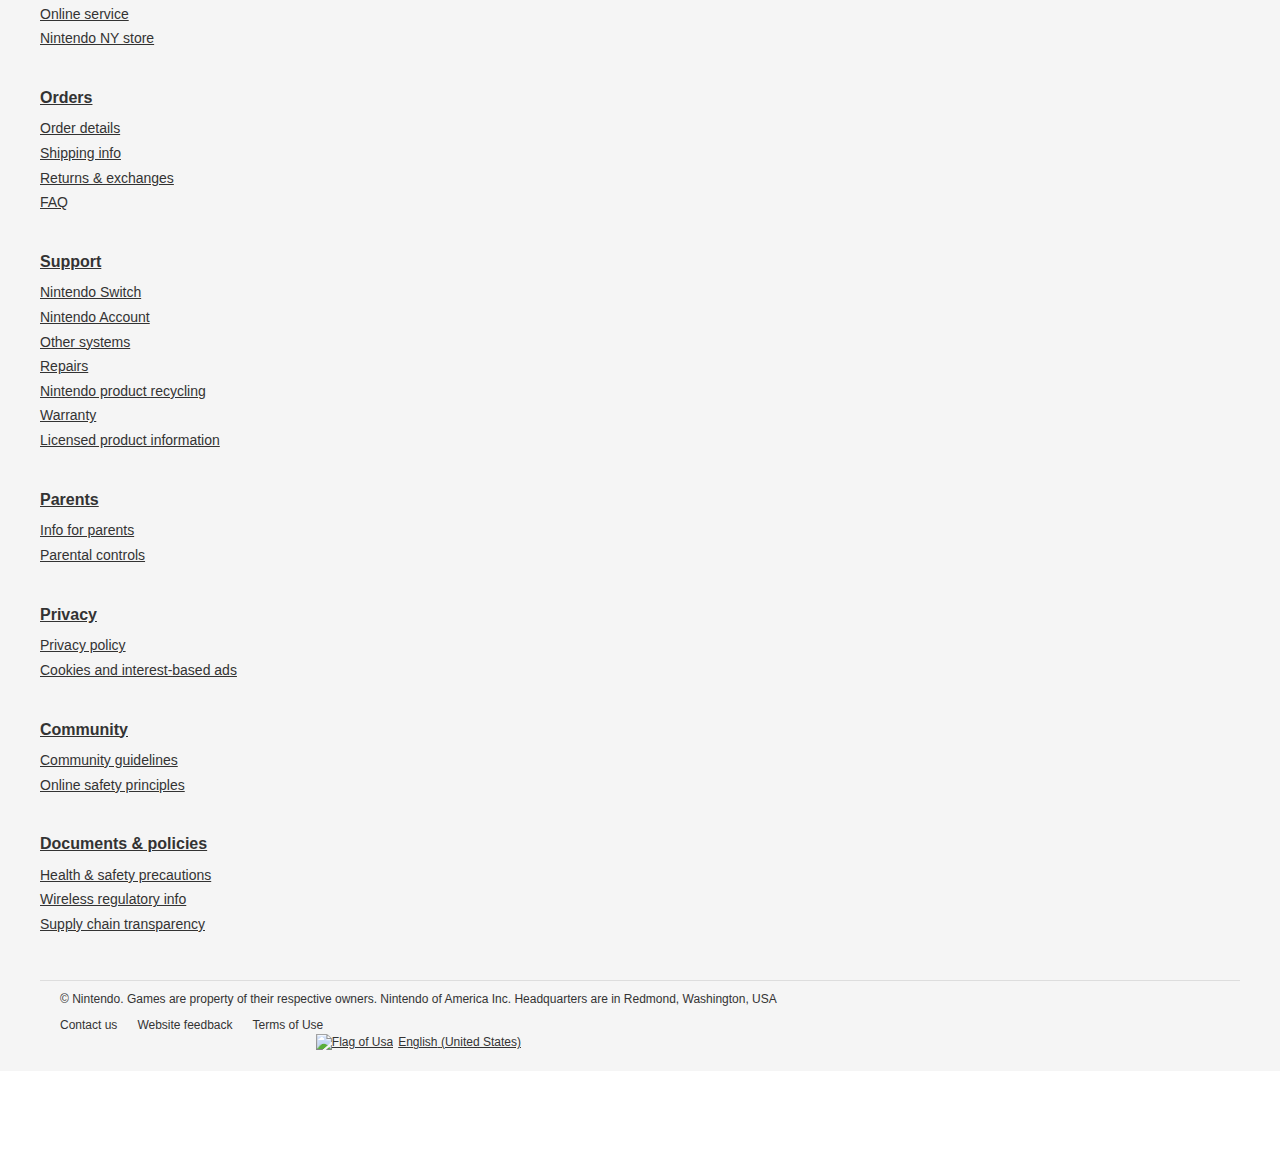
==== commit ac00f25d: "feat: new funcionalidades" ====
--- a/Maquetacion/proyecto.html
+++ b/Maquetacion/proyecto.html
@@ -463,15 +463,65 @@
                 <div class="info-row"><span class="label"><img src="languages-icon.png" class="icon">Supported languages</span><span class="value">English, French, German, Italian, Japanese, Korean, Portuguese, Russian, Simplified Chinese, Spanish, Traditional Chinese</span></div>
             </section>
 
-            <section>
-                <div>
-                    
-                </div>
-            </section>
+            <section class="nintendo-online">
+                <div class="container">
+                  <div class="text">
+                    <span class="online-badge">ONLINE</span>
+                    <p>
+                      Juega, accede a clásicos NES™ y Super NES™ y más con una suscripción a Nintendo Switch Online.
+                    </p>
+                    <a href="#" class="learn-more">Más información</a>
+                  </div>
+                  <div class="image">
+                    <img src="Pro-Controller-Hands.jpg" alt="Control de Nintendo Switch">
+                  </div>
+                </div>
+              </section>
+
+              <section class="similar-games">
+                <h3>Juegos similares</h3>
+                <div class="games-container">
+                  <div class="game-card">
+                    <img src="my-time-at-portia.jpg" alt="My Time at Portia">
+                    <h4>My Time at Portia</h4>
+                    <p class="game-price">$29.99</p>
+                    <p class="game-platform">Nintendo Switch</p>
+                    <button class="add-to-wishlist">♡</button>
+                  </div>
+                  <div class="game-card">
+                    <img src="potion-permit.jpg" alt="Potion Permit">
+                    <h4>Potion Permit</h4>
+                    <p class="game-price">$19.99</p>
+                    <p class="game-platform">Nintendo Switch</p>
+                    <button class="add-to-wishlist">♡</button>
+                  </div>
+                  <div class="game-card">
+                    <img src="ooblets.jpg" alt="Ooblets">
+                    <h4>Ooblets</h4>
+                    <p class="game-price">$29.99</p>
+                    <p class="game-platform">Nintendo Switch</p>
+                    <button class="add-to-wishlist">♡.1</button>
+                  </div>
+                  <div class="game-card">
+                    <img src="bear-and-breakfast.jpg" alt="Bear and Breakfast">
+                    <h4>Bear and Breakfast</h4>
+                    <p class="game-price">$19.99</p>
+                    <p class="game-platform">Nintendo Switch</p>
+                    <button class="add-to-wishlist">♡</button>
+                  </div>
+                </div>
+              </section>
+
+
+            <section id="legal" class="sc-1bfhtts-0 fwdVnm"><div class="sc-1d4m5hk-0 beyFiH"><p class=" wfVkO">WARNING: If you have epilepsy or have had seizures or other unusual reactions to flashing lights or patterns, consult a doctor before playing video games. All users should read the Health and Safety Information available in the system settings before using this software.</p><div class="sc-4l5ex7-1 fbDUUF"><p></p><p>Nintendo Switch Online membership (sold separately) and Nintendo Account required for online play. Not available in all countries. Internet access required for online features. Terms apply.&nbsp;<a href="http://nintendo.com/switch-online">nintendo.com/switch-online</a></p><p></p><p>Stardew Valley © ConcernedApe LLC 2016-2020. All rights reserved.</p></div></div></section>
+
 
 
 
             </main>
+
+            <footer id="footer"><div class="m6lRH" style="--social:4" data-testid="brandbar"><div class="I97Sk"><a href="https://www.nintendo.com" target="_self" rel="" title="Nintendo Homepage" aria-label="Nintendo Homepage"><svg viewBox="0 0 97 24" xmlns="http://www.w3.org/2000/svg" width="195" role="presentation" alt="" data-testid="NintendoRacetrackLogoIcon" size="195" color="currentColor"><path d="M17.945 14.157l-4.85-7.838H9.609V17.59h3.486V9.752l4.85 7.838h3.456V6.32h-3.486l.03 7.837zm27.554-4.04V8.993H43.68v-1.52h-3.395v1.52h-1.849v1.124h1.85v7.473h3.394v-7.473h1.82zM23.341 17.56h3.364v-7.474h-3.364v7.474zm0-8.932h3.395V6.319H23.34v2.309zm59.17.942c-2.728 0-4.941 1.883-4.941 4.192s2.213 4.193 4.94 4.193c2.729 0 4.942-1.884 4.942-4.193 0-2.309-2.213-4.192-4.941-4.192zm1.364 5.772c0 1.185-.698 1.67-1.364 1.67-.667 0-1.395-.485-1.395-1.67v-3.16c0-1.184.697-1.67 1.395-1.67.666 0 1.364.486 1.364 1.67v3.16zm-10.73-4.891c-.547-.304-1.123-.608-1.91-.669-2.426-.212-4.305 1.945-4.305 3.92 0 2.612 2 3.554 2.304 3.706 1.152.516 2.607.547 3.88-.274v.426h3.334V6.32h-3.334c.03 0 .03 2.4.03 4.13zm.03 3.342v1.336c0 1.155-.789 1.458-1.334 1.458-.546 0-1.334-.303-1.334-1.458v-2.673c0-1.155.788-1.458 1.334-1.458.515 0 1.333.303 1.333 1.458v1.337zM34.616 9.752c-1.122.03-2.031.516-2.698 1.124v-.79h-3.365v7.474h3.365v-4.922c0-.638.697-1.367 1.607-1.367.909 0 1.546.73 1.546 1.367v4.922h3.364v-4.071c0-2.947-2.546-3.798-3.82-3.737zm27.433 0a4.075 4.075 0 0 0-2.698 1.124v-.79h-3.365v7.474h3.365v-4.922c0-.638.697-1.367 1.606-1.367.91 0 1.546.73 1.546 1.367v4.922h3.365v-4.071c0-2.947-2.546-3.798-3.82-3.737zm-7.063 4.101c0-2.309-2.243-4.253-4.971-4.253-2.759 0-4.972 1.884-4.972 4.193 0 2.308 2.213 4.192 4.972 4.192 2.273 0 4.213-1.306 4.789-3.068H51.44v.455c0 1.367-.91 1.671-1.394 1.671-.515 0-1.425-.304-1.425-1.67v-1.55l6.366.03zm-6.123-2.643a1.391 1.391 0 0 1 1.182-.668c.455 0 .91.213 1.182.668.212.365.212.82.212 1.458H48.62c0-.637.03-1.063.243-1.458zm39.921-3.493c0-.365-.272-.547-.818-.547h-.758v1.914h.455v-.79h.242l.364.79h.515l-.424-.851c.273-.091.424-.273.424-.516zm-.879.273h-.242v-.547h.212c.273 0 .424.091.424.274 0 .212-.12.273-.394.273zm.03-1.58c-.94 0-1.727.79-1.727 1.732s.788 1.732 1.728 1.732 1.727-.79 1.727-1.732a1.73 1.73 0 0 0-1.727-1.732zm0 3.13a1.413 1.413 0 0 1-1.394-1.398c0-.76.637-1.398 1.395-1.398.757 0 1.394.638 1.394 1.398 0 .76-.637 1.397-1.394 1.397zM84.148 0H12.64C5.062-.03 0 5.438 0 11.97c0 6.53 5.062 11.939 12.67 11.939h71.508c7.608 0 12.67-5.408 12.67-11.94C96.818 5.44 91.726 0 84.148 0zm-.03 20.993H12.671c-6.033.03-9.7-4.041-9.7-9.023 0-4.983 3.698-8.993 9.7-9.023h71.446c6.002 0 9.7 4.04 9.7 9.023 0 4.982-3.668 9.023-9.7 9.023z" fill="currentColor"></path></svg></a><a href="https://www.facebook.com/NintendoAmerica/" target="_blank" rel="external" title="Nintendo on Facebook" aria-label="Nintendo on Facebook"><svg xmlns="http://www.w3.org/2000/svg" viewBox="0 0 32 32" width="30" role="presentation" alt="" data-testid="FacebookIcon" size="30" color="currentColor"><path d="M16 0C7.2 0 0 7.2 0 16c0 8 5.9 14.6 13.5 15.8V20.6H9.4V16h4.1v-3.5c0-4 2.4-6.2 6-6.2 1.8 0 3.6.3 3.6.3v3.9h-2c-2 0-2.6 1.2-2.6 2.5v3h4.4l-.7 4.6h-3.7v11.2C26.1 30.6 32 24 32 16c0-8.8-7.2-16-16-16z" fill="currentColor"></path></svg></a><a href="https://www.instagram.com/nintendoamerica/" target="_blank" rel="external" title="Nintendo on Instagram" aria-label="Nintendo on Instagram"><svg xmlns="http://www.w3.org/2000/svg" viewBox="0 0 32 32" xml:space="preserve" width="30" role="presentation" alt="" data-testid="InstagramIcon" size="30" color="currentColor"><path fill="currentColor" d="M24.506 5.514c-.511 0-.949.188-1.335.573-.385.376-.573.845-.573 1.397 0 .51.188.949.573 1.334.376.386.845.574 1.397.574.51 0 .949-.188 1.334-.574.376-.375.574-.823.574-1.334 0-.552-.188-1.011-.574-1.397-.375-.385-.844-.573-1.396-.573z"></path><path fill="currentColor" d="M31.687 7.213a9.443 9.443 0 0 0-.51-1.689 7.692 7.692 0 0 0-.761-1.49 11.917 11.917 0 0 0-1.084-1.366c-.47-.427-.918-.792-1.366-1.084a7.403 7.403 0 0 0-1.49-.76 21.14 21.14 0 0 0-1.689-.48c-.615-.146-1.345-.24-2.189-.281-.844 0-1.616-.01-2.314-.032C19.586.011 18.158 0 16 0s-3.586.01-4.284.031c-.698.021-1.47.052-2.314.094-.844 0-1.574.073-2.189.219-.615.156-1.178.313-1.689.48-.51.208-.99.469-1.459.76-.469.303-.928.657-1.397 1.084-.427.47-.792.928-1.084 1.397-.291.47-.552.949-.76 1.46-.178.51-.334 1.073-.48 1.688-.146.615-.219 1.345-.219 2.189-.042.844-.073 1.616-.094 2.314C.011 12.414 0 13.842 0 16s.01 3.586.031 4.284c.021.698.052 1.47.094 2.314 0 .844.073 1.574.219 2.189.146.615.313 1.178.48 1.689.208.552.469 1.042.76 1.49.303.448.657.897 1.084 1.366.47.427.928.792 1.397 1.084.459.291.949.552 1.46.76.51.167 1.073.334 1.688.48.615.146 1.345.219 2.189.219.844.042 1.616.073 2.314.094.698.02 2.126.031 4.284.031s3.586-.01 4.284-.031a78.06 78.06 0 0 1 2.314-.032c.844-.041 1.574-.135 2.189-.281a26.634 26.634 0 0 0 1.689-.48 7.692 7.692 0 0 0 1.49-.76c.448-.303.897-.657 1.366-1.084.427-.47.792-.928 1.084-1.397.291-.459.552-.949.76-1.46.22-.51.386-1.073.511-1.688s.209-1.345.25-2.189c0-.844.01-1.616.032-2.314.02-.698.031-2.126.031-4.284v-4.284c0-.698-.02-1.47-.063-2.314a14.798 14.798 0 0 0-.25-2.189zm-2.574 13.008c-.021.657-.052 1.408-.094 2.252-.042.76-.115 1.376-.219 1.845a7.77 7.77 0 0 1-.354 1.146 3.9 3.9 0 0 1-.48.98c-.187.271-.417.563-.667.855a8.21 8.21 0 0 1-.886.667c-.292.188-.615.375-.948.542-.303.084-.678.177-1.147.282-.47.104-1.084.177-1.845.218-.844.042-1.605.073-2.283.094-.677.021-2.074.032-4.19.032s-3.513-.01-4.19-.032c-.678-.02-1.439-.052-2.283-.094-.76-.041-1.376-.114-1.845-.218s-.855-.198-1.146-.282a10.26 10.26 0 0 1-.949-.542 8.21 8.21 0 0 1-.886-.667c-.25-.292-.48-.584-.667-.855a3.435 3.435 0 0 1-.48-.98 6.029 6.029 0 0 1-.354-1.146c-.104-.47-.177-1.084-.219-1.845-.042-.844-.073-1.595-.094-2.251-.02-.657-.031-2.064-.031-4.222 0-2.116.01-3.513.031-4.19.021-.678.052-1.439.094-2.283.042-.76.115-1.376.219-1.845.115-.469.23-.834.354-1.084.125-.386.292-.73.48-1.021.187-.292.417-.574.667-.824.292-.292.594-.542.886-.73.292-.198.605-.354.949-.479.302-.136.677-.25 1.146-.354s1.084-.178 1.845-.22a46.697 46.697 0 0 1 2.283-.062h8.38c.677 0 1.439.021 2.283.063.76.041 1.376.114 1.845.219.469.114.855.229 1.146.354.334.125.657.292.949.48.292.187.594.416.886.667.25.291.48.594.667.886.198.291.355.615.48.948.135.302.25.678.354 1.147s.177 1.084.219 1.845c.042.854.073 1.615.094 2.293.02.677.031 2.074.031 4.19 0 2.158-.01 3.565-.031 4.221z"></path><path fill="currentColor" d="M15.99 7.797c-2.294 0-4.232.802-5.817 2.387C8.578 11.779 7.786 13.717 7.786 16c0 2.293.792 4.221 2.387 5.816 1.595 1.595 3.523 2.387 5.817 2.387s4.231-.802 5.816-2.387c1.584-1.595 2.376-3.533 2.387-5.816 0-2.293-.803-4.232-2.387-5.816-1.595-1.595-3.523-2.387-5.816-2.387zm3.783 11.987c-1.042 1.032-2.303 1.553-3.783 1.553-1.491 0-2.742-.51-3.784-1.553-1.032-1.043-1.553-2.304-1.553-3.784 0-1.49.51-2.741 1.553-3.784 1.042-1.032 2.303-1.553 3.784-1.553s2.74.521 3.783 1.553c1.032 1.043 1.553 2.304 1.553 3.784 0 1.49-.51 2.741-1.553 3.784z"></path></svg></a><a href="https://twitter.com/NintendoAmerica" target="_blank" rel="external" title="Nintendo on Twitter" aria-label="Nintendo on Twitter"><svg xmlns="http://www.w3.org/2000/svg" viewBox="0 0 32 32" width="30" role="presentation" alt="" data-testid="TwitterIcon" size="30" color="currentColor"><path d="M19.0443 13.5498L30.9571 0H28.1341L17.7903 11.7651L9.52875 0H0L12.4931 17.7909L0 32H2.82309L13.7464 19.5756L22.4713 32H32L19.0437 13.5498H19.0443ZM15.1777 17.9477L13.9119 16.1761L3.84029 2.07949H8.1764L16.3043 13.4559L17.5701 15.2275L28.1355 30.0151H23.7994L15.1777 17.9484V17.9477Z" fill="currentColor"></path></svg></a><a href="https://www.youtube.com/nintendo" target="_blank" rel="external" title="Nintendo on YouTube" aria-label="Nintendo on YouTube"><svg xmlns="http://www.w3.org/2000/svg" viewBox="0 0 32 32" width="30" role="presentation" alt="" data-testid="YoutubeIcon" size="30" color="currentColor"><path d="M31.33 8.3a4 4 0 0 0-2.83-2.83C26 4.8 16 4.8 16 4.8s-10 0-12.5.67A4 4 0 0 0 .67 8.3 41.51 41.51 0 0 0 0 16a41.51 41.51 0 0 0 .67 7.7 4 4 0 0 0 2.83 2.83c2.5.67 12.5.67 12.5.67s10 0 12.5-.67a4 4 0 0 0 2.83-2.83A41.51 41.51 0 0 0 32 16a41.51 41.51 0 0 0-.67-7.7zM12.8 20.8v-9.6l8.31 4.8z" fill="currentColor"></path></svg></a></div></div><section class="kSY--" data-testid="linkbar"><div class="I97Sk"><div class="m3ZSZ" data-testid="linkgrid"><div class="h2bbV"><h2 class="s954l qIo1e" as="h2"><a class="_0lnrF SHyS1" target="_self" href="https://www.nintendo.com/us/about/"><span class="TkmhQ">About Nintendo</span></a></h2><ul class="ZPGYl"><li><a class="_0lnrF _7hmjN" target="_self" href="https://careers.nintendo.com/"><span class="TkmhQ">Careers</span></a></li><li><a class="_0lnrF _7hmjN" target="_self" href="https://www.nintendo.co.jp/csr/en-us/index.html"><span class="TkmhQ">Corporate Social Responsibility</span></a></li></ul></div><div class="h2bbV P9qWu"><h2 class="s954l qIo1e" as="h2"><a class="_0lnrF SHyS1" target="_self" href="/us/store/"><span class="TkmhQ">Shop</span></a></h2><ul class="ZPGYl"><li><a class="_0lnrF _7hmjN" target="_self" href="/us/store/games/"><span class="TkmhQ">Games</span></a></li><li><a class="_0lnrF _7hmjN" target="_self" href="/us/store/hardware/"><span class="TkmhQ">Hardware</span></a></li><li><a class="_0lnrF _7hmjN" target="_self" href="/us/store/merchandise/"><span class="TkmhQ">Merchandise</span></a></li><li><a class="_0lnrF _7hmjN" target="_self" href="/us/store/sales-and-deals/"><span class="TkmhQ">Sales &amp; deals</span></a></li><li><a class="_0lnrF _7hmjN" target="_self" href="/us/store/exclusives/"><span class="TkmhQ">Exclusives</span></a></li><li><a class="_0lnrF _7hmjN" target="_self" href="/us/switch/online/"><span class="TkmhQ">Online service</span></a></li><li><a class="_0lnrF _7hmjN" target="_self" href="https://www.nintendo.com/us/new-york/"><span class="TkmhQ">Nintendo NY store</span></a></li></ul></div><div class="h2bbV P9qWu"><h2 class="s954l qIo1e" as="h2"><a class="_0lnrF SHyS1" target="_self" href="/us/orders/"><span class="TkmhQ">Orders</span></a></h2><ul class="ZPGYl"><li><a class="_0lnrF _7hmjN" target="_self" href="/us/orders/"><span class="TkmhQ">Order details</span></a></li><li><a class="_0lnrF _7hmjN" target="_self" href="https://support.nintendo.com/shippinginfo/"><span class="TkmhQ">Shipping info</span></a></li><li><a class="_0lnrF _7hmjN" target="_self" href="/us/returns-exchanges/"><span class="TkmhQ">Returns &amp; exchanges</span></a></li><li><a class="_0lnrF _7hmjN" target="_self" href="https://support.nintendo.com/orders/faq/"><span class="TkmhQ">FAQ</span></a></li></ul></div><div class="h2bbV P9qWu"><h2 class="s954l qIo1e" as="h2"><a class="_0lnrF SHyS1" target="_self" href="https://support.nintendo.com/"><span class="TkmhQ">Support</span></a></h2><ul class="ZPGYl"><li><a class="_0lnrF _7hmjN" target="_self" href="https://support.nintendo.com/switch/"><span class="TkmhQ">Nintendo Switch</span></a></li><li><a class="_0lnrF _7hmjN" target="_self" href="https://support.nintendo.com/account/"><span class="TkmhQ">Nintendo Account</span></a></li><li><a class="_0lnrF _7hmjN" target="_self" href="https://support.nintendo.com/other-systems/"><span class="TkmhQ">Other systems</span></a></li><li><a class="_0lnrF _7hmjN" target="_self" href="https://support.nintendo.com/repair"><span class="TkmhQ">Repairs</span></a></li><li><a class="_0lnrF _7hmjN" target="_self" href="https://support.nintendo.com/recycle"><span class="TkmhQ">Nintendo product recycling</span></a></li><li><a class="_0lnrF _7hmjN" target="_self" href="https://support.nintendo.com/warranty"><span class="TkmhQ">Warranty</span></a></li><li><a class="_0lnrF _7hmjN" target="_self" href="/us/licensed-product-information/"><span class="TkmhQ">Licensed product information</span></a></li></ul></div><div class="h2bbV"><h2 class="s954l qIo1e" as="h2"><a class="_0lnrF SHyS1" target="_self" href="https://support.nintendo.com/parents/"><span class="TkmhQ">Parents</span></a></h2><ul class="ZPGYl"><li><a class="_0lnrF _7hmjN" target="_self" href="https://play.nintendo.com/parents/crash-courses/"><span class="TkmhQ">Info for parents</span></a></li><li><a class="_0lnrF _7hmjN" target="_self" href="https://play.nintendo.com/parents/crash-courses/parental-controls/"><span class="TkmhQ">Parental controls</span></a></li></ul></div><div class="h2bbV"><h2 class="s954l qIo1e" as="h2"><a class="_0lnrF SHyS1" target="_self" href="/us/privacy-policy/"><span class="TkmhQ">Privacy</span></a></h2><ul class="ZPGYl"><li><a class="_0lnrF _7hmjN" target="_self" href="/us/privacy-policy/"><span class="TkmhQ">Privacy policy</span></a></li><li><a class="_0lnrF _7hmjN" target="_self" href="/us/privacy-request/#cookies"><span class="TkmhQ">Cookies and interest-based ads</span></a></li></ul></div><div class="h2bbV"><h2 class="s954l qIo1e" as="h2"><a class="_0lnrF SHyS1" target="_self" href="/us/code-of-conduct/"><span class="TkmhQ">Community</span></a></h2><ul class="ZPGYl"><li><a class="_0lnrF _7hmjN" target="_self" href="/us/code-of-conduct/"><span class="TkmhQ">Community guidelines</span></a></li><li><a class="_0lnrF _7hmjN" target="_self" href="/us/online-safety-principles/"><span class="TkmhQ">Online safety principles</span></a></li></ul></div><div class="h2bbV P9qWu"><h2 class="s954l qIo1e" as="h2"><a class="_0lnrF SHyS1" target="_self" href="https://support.nintendo.com/documents-policies/"><span class="TkmhQ">Documents &amp; policies</span></a></h2><ul class="ZPGYl"><li><a class="_0lnrF _7hmjN" target="_self" href="https://support.nintendo.com/healthsafety/"><span class="TkmhQ">Health &amp; safety precautions</span></a></li><li><a class="_0lnrF _7hmjN" target="_self" href="https://support.nintendo.com/switch/setup/"><span class="TkmhQ">Wireless regulatory info</span></a></li><li><a class="_0lnrF _7hmjN" target="_self" href="https://support.nintendo.com/supply-chain-transparency/"><span class="TkmhQ">Supply chain transparency</span></a></li></ul></div></div><div class="fuFP1"><a class="ulbfW" href="https://www.esrb.org/EPCConfirm/891/" target="_blank" title="ESRB Privacy Certified" aria-label="ESRB Privacy Certified" rel="noreferrer"><svg xmlns="http://www.w3.org/2000/svg" viewBox="0 0 114.03 154.33" class="sc-er5ggs-0 lkxDfK"><defs></defs><title>ESRB Privacy Certified</title><path class="cls-1" d="M127.75,8.27h-114V162.6h114V8.27Z" transform="translate(-13.71 -8.27)"></path><polyline class="cls-2" points="112.38 1.66 112.38 152.67 1.66 152.67 1.66 1.66 112.38 1.66"></polyline><rect class="cls-1" x="7.67" y="7.31" width="98.75" height="23.03"></rect><rect class="cls-1" x="7.85" y="36.03" width="98.57" height="89.82"></rect><path class="cls-2" d="M27.17,20c2.18,0,3.11.59,3.11,2.57v3c0,1.88-.89,2.59-3,2.59h-.51v6.12H25.06V20Zm-.35,6.71h.31c1.07,0,1.29-.42,1.29-1.71v-1.9c0-1.28-.22-1.68-1.29-1.68h-.31Z" transform="translate(-13.71 -8.27)"></path><path class="cls-2" d="M33.67,20c2.1,0,3,.55,3,2.37v2.3c0,1.44-.52,2.07-2,2.23,1.58.12,2.05.77,2.05,2.38v5H34.83v-5c0-1.27-.17-1.62-1.46-1.62H33v6.61H31.19V20ZM33,26.2h.38c1.19,0,1.44-.37,1.44-1.62V23c0-1.24-.25-1.62-1.44-1.62H33Z" transform="translate(-13.71 -8.27)"></path><path class="cls-2" d="M40.06,20V34.24H38.18V20Z" transform="translate(-13.71 -8.27)"></path><path class="cls-2" d="M42.59,20l1.33,12h.14L45.3,20h1.63L45.11,34.24H42.75L40.77,20Z" transform="translate(-13.71 -8.27)"></path><path class="cls-2" d="M51.58,20l2.16,14.25H51.88l-.46-3.63H49.05l-.54,3.63H46.77L49.09,20Zm-2.34,9.18h2l-.89-7.64h-.08Z" transform="translate(-13.71 -8.27)"></path><path class="cls-2" d="M59.75,23.91H57.91v-1c0-1.14-.15-1.72-.77-1.72-.81,0-.91.62-.91,2V31c0,1.37.08,2,.87,2s.81-.51.81-1.64V30.08h1.86v1.31c0,2.23-.61,3.09-2.71,3.09s-2.69-1.15-2.69-3.83V23.57c0-2.69.56-3.8,2.73-3.8s2.65.85,2.65,3.07Z" transform="translate(-13.71 -8.27)"></path><path class="cls-2" d="M61.63,20,62.9,26.3H63L64.19,20h1.74l-2.2,8.31v5.94H61.89V28.3L59.75,20Z" transform="translate(-13.71 -8.27)"></path><path class="cls-2" d="M74.66,23.91H72.82v-1c0-1.14-.16-1.72-.77-1.72-.82,0-.91.62-.91,2V31c0,1.37.07,2,.87,2,.63,0,.81-.51.81-1.64V30.08h1.86v1.31c0,2.23-.61,3.09-2.71,3.09s-2.7-1.15-2.7-3.83V23.57c0-2.69.56-3.8,2.74-3.8s2.65.85,2.65,3.07Z" transform="translate(-13.71 -8.27)"></path><path class="cls-2" d="M80,20v1.5H77.55V26h2.3v1.51h-2.3v5.18H80.1v1.51H75.71V20Z" transform="translate(-13.71 -8.27)"></path><path class="cls-2" d="M83.71,20c2.09,0,3,.55,3,2.37v2.3c0,1.44-.52,2.07-2,2.23,1.58.12,2,.77,2,2.38v5H84.87v-5c0-1.27-.17-1.62-1.46-1.62H83v6.61H81.23V20ZM83,26.2h.38c1.19,0,1.44-.37,1.44-1.62V23c0-1.24-.25-1.62-1.44-1.62H83Z" transform="translate(-13.71 -8.27)"></path><path class="cls-2" d="M92.65,20v1.5H90.93V34.24H89.07V21.49H87.35V20Z" transform="translate(-13.71 -8.27)"></path><path class="cls-2" d="M95.25,20V34.24H93.37V20Z" transform="translate(-13.71 -8.27)"></path><path class="cls-2" d="M101.05,20v1.5H98.63v4.65h2.28v1.51H98.63v6.59H96.79V20Z" transform="translate(-13.71 -8.27)"></path><path class="cls-2" d="M103.86,20V34.24H102V20Z" transform="translate(-13.71 -8.27)"></path><path class="cls-2" d="M109.66,20v1.5h-2.42V26h2.3v1.51h-2.3v5.18h2.55v1.51H105.4V20Z" transform="translate(-13.71 -8.27)"></path><path class="cls-2" d="M112.86,20c3,0,3.62.81,3.62,4v6.34c0,3.13-.63,4-3.62,4h-1.94V20Zm-.1,12.78h.38c1.23,0,1.48-.34,1.48-1.56V23c0-1.22-.27-1.56-1.48-1.56h-.38Z" transform="translate(-13.71 -8.27)"></path><polygon class="cls-1" points="7.96 145.46 7.96 131.95 27.82 131.95 27.82 135.11 15.94 135.11 15.94 137.04 25.99 137.04 25.99 140.19 15.94 140.19 15.94 142.3 28.28 142.3 28.28 145.46 7.96 145.46"></polygon><path class="cls-1" d="M58.86,144.15a1.52,1.52,0,0,0-1.15-.91,7.35,7.35,0,0,0-2.06-.25c-1.76,0-2.54.28-2.54.78,0,2,14,.75,14,5.66,0,3.13-4.7,4.66-11.39,4.66-6.42,0-10.61-2.08-10.78-4.53h7.64a1.87,1.87,0,0,0,1.32,1.07,7.07,7.07,0,0,0,2.27.34c2,0,3.32-.35,3.32-1,0-2-14-.64-14-5.79,0-2.87,4.47-4.31,10.55-4.31,6.76,0,9.84,1.92,10.42,4.27Z" transform="translate(-13.71 -8.27)"></path><path class="cls-1" d="M79.05,146.07h3.14c2.46,0,3.79-.35,3.79-1.28s-1.35-1.41-3.21-1.41H79.05Zm0,3v4.71h-8V140.22h11.5c8.1,0,10.77,1.24,10.77,3.86,0,1.56-1.24,2.86-4.08,3.31,2.56.52,4.12.84,4.12,3.56,0,1.76-.1,2.36.84,2.36v.42H86.14a5.38,5.38,0,0,1-.4-2.37c0-1.77-.54-2.34-4.26-2.34Z" transform="translate(-13.71 -8.27)"></path><path class="cls-1" d="M106.22,143.38v2.26h3.32c1.59,0,2.75-.41,2.75-1.18,0-1.06-1.58-1.08-3.25-1.08Zm0,4.71v2.48h3.48c2,0,3.46-.22,3.46-1.23,0-1.18-1.85-1.25-4.41-1.25Zm-8,5.64V140.22h11.63c5.49,0,9.84.73,9.84,3.41,0,1.39-1.63,2.4-3.18,2.93,2.64.38,4,1.64,4,3.09,0,3-4.15,4.08-10.48,4.08Z" transform="translate(-13.71 -8.27)"></path><path class="cls-1" d="M32.69,74.15a6,6,0,0,0-3.16,5.62c.14,2.7,1.76,4.26,4.1,5.39-1.34,2.16-1.92,4.33-.73,6.65S36.25,95,38.76,95c0,.7,0,1.22,0,1.74a5.7,5.7,0,0,0,7.63,5.59c1.09-.37,1.42-.1,1.77.91a5.73,5.73,0,0,0,9.4,2.32c.31-.29.64-.55,1-.86,1.61,2.07,3.55,3.11,6.13,2.69s3.94-2.33,4.87-4.64c2.34,1.21,4.56,1.44,6.73,0s2.67-3.66,2.51-6.18c2.54,0,4.72-.51,6.12-2.72s1-4.5-.18-6.78c2.41-.94,4.11-2.35,4.5-5s-.86-4.52-2.85-6a3.07,3.07,0,0,1,.33-.49,5.89,5.89,0,0,0-2.64-10.11c-.8-.17-.69-.59-.6-1.24a9.62,9.62,0,0,0,.19-3.41c-.62-3-3-4.53-6.4-4.3-.94.06-1.31-.09-1.41-1.15A5.44,5.44,0,0,0,70,50.27a21.65,21.65,0,0,0-4.12,1.13c-1-1.94-2.6-3.53-5.25-3.63s-4.42,1.31-5.77,3.57c-2-1.68-4.14-2.38-6.56-1.43s-3.45,3-3.77,5.57l-.84-.16c-5.21-1.08-8.4,3.34-7.12,7.34.23.72-.1.94-.8,1.1-3.46.83-5.3,3.45-4.65,6.81A18.4,18.4,0,0,0,32.69,74.15Z" transform="translate(-13.71 -8.27)"></path><path class="cls-1" d="M92.13,80.78a1.59,1.59,0,0,0-.13.39A8.78,8.78,0,0,1,88.7,88a1.77,1.77,0,0,0-.32,1.38,8.47,8.47,0,0,1-6,9.48,6.24,6.24,0,0,0-1.06.6,5.21,5.21,0,0,0,1,.93q9.4,5.07,18.85,10.09c.32.17.67.31,1,.46,0-3.89,0-7.65,0-11.41a2,2,0,0,1,.76-1.41c1.39-1,2.87-1.9,4.31-2.84l5.39-3.51Z" transform="translate(-13.71 -8.27)"></path><path class="cls-1" d="M68.43,131.35c.35-.42.61-.7.86-1,2.12-2.65,4.23-5.33,6.39-8a1.83,1.83,0,0,1,1.25-.66c1.47.08,2.94.31,4.41.48l7.35.82-8.45-20.51c-2.72,3.21-4.61,4-8.62,3.81a2,2,0,0,0-1.34.66,8.1,8.1,0,0,1-6.71,3.13,29.33,29.33,0,0,1-4.2-.77C62.38,116.64,65.37,123.92,68.43,131.35Z" transform="translate(-13.71 -8.27)"></path><path class="cls-1" d="M112.39,122.74a4.49,4.49,0,0,0-4.56,4.57,4.55,4.55,0,0,0,4.55,4.49,4.49,4.49,0,0,0,4.53-4.6A4.42,4.42,0,0,0,112.39,122.74Z" transform="translate(-13.71 -8.27)"></path><path class="cls-3" d="M32.69,74.15a18.4,18.4,0,0,1-1.59-3.58c-.65-3.36,1.19-6,4.65-6.81.7-.16,1-.38.8-1.1-1.28-4,1.91-8.42,7.12-7.34l.84.16c.32-2.53,1.3-4.6,3.77-5.57s4.54-.25,6.56,1.43c1.35-2.26,3.09-3.67,5.77-3.57s4.2,1.69,5.25,3.63A21.65,21.65,0,0,1,70,50.27a5.44,5.44,0,0,1,5.89,5.08c.1,1.06.47,1.21,1.41,1.15,3.36-.23,5.78,1.34,6.4,4.3a9.62,9.62,0,0,1-.19,3.41c-.09.65-.2,1.07.6,1.24a5.89,5.89,0,0,1,2.64,10.11,3.07,3.07,0,0,0-.33.49c2,1.53,3.24,3.41,2.85,6s-2.09,4-4.5,5c1.18,2.28,1.61,4.53.18,6.78s-3.58,2.76-6.12,2.72c.16,2.52-.33,4.72-2.51,6.18s-4.39,1.22-6.73,0c-.93,2.31-2.23,4.21-4.87,4.64s-4.52-.62-6.13-2.69c-.38.31-.71.57-1,.86a5.73,5.73,0,0,1-9.4-2.32c-.35-1-.68-1.28-1.77-.91a5.7,5.7,0,0,1-7.63-5.59c0-.52,0-1,0-1.74-2.51,0-4.64-.83-5.86-3.19s-.61-4.49.73-6.65c-2.34-1.13-4-2.69-4.1-5.39A6,6,0,0,1,32.69,74.15Zm27,28.63a25.06,25.06,0,1,0-25-25.27A25.14,25.14,0,0,0,59.68,102.78Z" transform="translate(-13.71 -8.27)"></path><path class="cls-3" d="M92.13,80.78l20.51,11-5.39,3.51c-1.44.94-2.92,1.82-4.31,2.84a2,2,0,0,0-.76,1.41c-.06,3.76,0,7.52,0,11.41-.33-.15-.68-.29-1-.46q-9.44-5-18.85-10.09a5.21,5.21,0,0,1-1-.93,6.24,6.24,0,0,1,1.06-.6,8.47,8.47,0,0,0,6-9.48A1.77,1.77,0,0,1,88.7,88a8.78,8.78,0,0,0,3.3-6.8A1.59,1.59,0,0,1,92.13,80.78Z" transform="translate(-13.71 -8.27)"></path><path class="cls-3" d="M68.43,131.35c-3.06-7.43-6.05-14.71-9.06-22a29.33,29.33,0,0,0,4.2.77A8.1,8.1,0,0,0,70.28,107a2,2,0,0,1,1.34-.66c4,.18,5.9-.6,8.62-3.81L88.69,123l-7.35-.82c-1.47-.17-2.94-.4-4.41-.48a1.83,1.83,0,0,0-1.25.66c-2.16,2.63-4.27,5.31-6.39,8C69,130.65,68.78,130.93,68.43,131.35Z" transform="translate(-13.71 -8.27)"></path><path class="cls-1" d="M59.68,102.78a25.06,25.06,0,1,1,25.21-25A25.08,25.08,0,0,1,59.68,102.78Zm-12-25.86.65-6.65a14.89,14.89,0,0,1-6.86-4.66c-2.09,2.6-3.88,8.27-3.59,11.31Zm-9.92,1.83a22.69,22.69,0,0,0,3.66,11.41c1.81-2.48,4.34-3.74,6.92-4.78l-.67-6.63ZM78.2,65.56a14.7,14.7,0,0,1-6.36,4.51,1.18,1.18,0,0,0-.51,1c.09,1.64.34,3.26.41,4.89,0,.84.3,1.12,1.13,1.1,1.92,0,3.84,0,5.76,0C82,77,82,77,81.46,73.68A20.6,20.6,0,0,0,78.2,65.56Zm0,24.58a21,21,0,0,0,3.49-10.76c0-.22-.6-.67-.93-.67-2.67-.06-5.36,0-8,0-.72,0-1,.25-1,1-.1,1.68-.33,3.34-.42,5a1.18,1.18,0,0,0,.52,1A14.67,14.67,0,0,1,78.22,90.14ZM67.07,62c-2.35.47-4.29.85-6.23,1.28-.26.06-.65.39-.66.61,0,2.11,0,4.21,0,6.66l9.52-1.3ZM69.59,86.7a31.74,31.74,0,0,0-9.39-1.32v6.74L67,93.78Zm-11-23.25-6-1.61L50,69.19l8.59,1.29Zm0,28.78v-7L50,86.51l2.68,7.32ZM60.21,77c3.22,0,6.33,0,9.45,0a1,1,0,0,0,.64-.74c-.08-1.59-.24-3.19-.45-4.77a.86.86,0,0,0-.72-.5c-2.95.44-5.89.94-8.92,1.43Zm0,6.28c3,.49,5.85.94,8.68,1.43.67.12,1,0,1-.73.11-1.35.26-2.7.41-4,.11-.9-.15-1.3-1.16-1.28-2.64.07-5.28,0-7.93,0a9.25,9.25,0,0,0-1,.11ZM49.79,70.93l-.55,6h9.31V72.27Zm0,13.8,8.79-1.33V78.79H49.23ZM71,68.46a11.34,11.34,0,0,0,5.76-3.73,1.21,1.21,0,0,0-.06-1.18C75,62,73.31,60.43,71.55,58.94a1.06,1.06,0,0,0-1,0c-.81.63-1.55,1.36-2.25,2Zm-2.72,26.3c.7.62,1.41,1.32,2.19,1.93a1.09,1.09,0,0,0,1,.07q2.68-2.27,5.27-4.65a1.06,1.06,0,0,0,.14-1A11.34,11.34,0,0,0,71,87.21ZM48.67,68.53c.59-1.77,1.09-3.36,1.65-4.93.31-.86,1.1-1.77,1-2.51S50,59.88,49.41,59.2s-.92-.68-1.49-.18L43,63.39c-.64.57-.46,1.08,0,1.65A13.86,13.86,0,0,0,48.67,68.53Zm-.05,18.65a12.48,12.48,0,0,0-5.56,3.49c-.25.3-.48,1-.32,1.22a19.64,19.64,0,0,0,5.95,5.21l2.66-2.35ZM60.2,99.29c2.63-.23,4.17-1.86,5.66-3.87a11.38,11.38,0,0,0-5.66-1.14Zm0-42.93V61.7L66,60.43C64.39,58.24,62.83,56.67,60.24,56.36Zm-1.69.13c-2.13.61-3.48,2-4.86,3.88l4.86,1.24Zm-4.87,38.8c1.41,1.93,2.77,3.31,4.86,3.89V94.07ZM50,57.66l2.27,1.79,3-3.36-.1-.21ZM50,98l5.22,1.78.08-.19-3-3.38Zm17.36-1.8-3.06,3.41.07.19L69.62,98Zm0-36.74,2.23-1.82-5.22-1.76,0,.22Z" transform="translate(-13.71 -8.27)"></path><path class="cls-3" d="M47.71,76.92h-9.8c-.29-3,1.5-8.71,3.59-11.31a14.89,14.89,0,0,0,6.86,4.66Z" transform="translate(-13.71 -8.27)"></path><path class="cls-3" d="M37.79,78.75H47.7l.67,6.63c-2.58,1-5.11,2.3-6.92,4.78A22.69,22.69,0,0,1,37.79,78.75Z" transform="translate(-13.71 -8.27)"></path><path class="cls-3" d="M78.2,65.56a20.6,20.6,0,0,1,3.26,8.12C82,77,82,77,78.63,77c-1.92,0-3.84,0-5.76,0-.83,0-1.09-.26-1.13-1.1-.07-1.63-.32-3.25-.41-4.89a1.18,1.18,0,0,1,.51-1A14.7,14.7,0,0,0,78.2,65.56Z" transform="translate(-13.71 -8.27)"></path><path class="cls-3" d="M78.22,90.14a14.67,14.67,0,0,0-6.37-4.53,1.18,1.18,0,0,1-.52-1c.09-1.67.32-3.33.42-5,0-.72.28-1,1-1,2.67,0,5.36,0,8,0,.33,0,.94.45.93.67A21,21,0,0,1,78.22,90.14Z" transform="translate(-13.71 -8.27)"></path><path class="cls-3" d="M67.07,62l2.6,7.25-9.52,1.3c0-2.45,0-4.55,0-6.66,0-.22.4-.55.66-.61C62.78,62.84,64.72,62.46,67.07,62Z" transform="translate(-13.71 -8.27)"></path><path class="cls-3" d="M69.59,86.7,67,93.78,60.2,92.12V85.38A31.74,31.74,0,0,1,69.59,86.7Z" transform="translate(-13.71 -8.27)"></path><path class="cls-3" d="M58.57,63.45v7L50,69.19l2.64-7.35Z" transform="translate(-13.71 -8.27)"></path><path class="cls-3" d="M58.55,92.23l-5.9,1.6L50,86.51l8.58-1.33Z" transform="translate(-13.71 -8.27)"></path><path class="cls-3" d="M60.21,77V72.39c3-.49,6-1,8.92-1.43a.86.86,0,0,1,.72.5c.21,1.58.37,3.18.45,4.77a1,1,0,0,1-.64.74C66.54,77,63.43,77,60.21,77Z" transform="translate(-13.71 -8.27)"></path><path class="cls-3" d="M60.21,83.28V78.79a9.25,9.25,0,0,1,1-.11c2.65,0,5.29,0,7.93,0,1,0,1.27.38,1.16,1.28-.15,1.35-.3,2.7-.41,4-.06.7-.36.85-1,.73C66.06,84.22,63.23,83.77,60.21,83.28Z" transform="translate(-13.71 -8.27)"></path><path class="cls-3" d="M49.79,70.93l8.76,1.34v4.65H49.24Z" transform="translate(-13.71 -8.27)"></path><path class="cls-3" d="M49.79,84.73l-.56-5.94h9.35V83.4Z" transform="translate(-13.71 -8.27)"></path><path class="cls-3" d="M71,68.46l-2.72-7.53c.7-.63,1.44-1.36,2.25-2a1.06,1.06,0,0,1,1,0c1.76,1.49,3.49,3,5.16,4.61a1.21,1.21,0,0,1,.06,1.18A11.34,11.34,0,0,1,71,68.46Z" transform="translate(-13.71 -8.27)"></path><path class="cls-3" d="M68.29,94.76,71,87.21a11.34,11.34,0,0,1,5.88,3.89,1.06,1.06,0,0,1-.14,1q-2.58,2.39-5.27,4.65a1.09,1.09,0,0,1-1-.07C69.7,96.08,69,95.38,68.29,94.76Z" transform="translate(-13.71 -8.27)"></path><path class="cls-3" d="M48.67,68.53A13.86,13.86,0,0,1,43,65c-.49-.57-.67-1.08,0-1.65L47.92,59c.57-.5,1-.39,1.49.18s1.72,1.17,1.86,1.89-.64,1.65-1,2.51C49.76,65.17,49.26,66.76,48.67,68.53Z" transform="translate(-13.71 -8.27)"></path><path class="cls-3" d="M48.62,87.18l2.73,7.57L48.69,97.1a19.64,19.64,0,0,1-5.95-5.21c-.16-.21.07-.92.32-1.22A12.48,12.48,0,0,1,48.62,87.18Z" transform="translate(-13.71 -8.27)"></path><path class="cls-3" d="M60.2,99.29v-5a11.38,11.38,0,0,1,5.66,1.14C64.37,97.43,62.83,99.06,60.2,99.29Z" transform="translate(-13.71 -8.27)"></path><path class="cls-3" d="M60.24,56.36c2.59.31,4.15,1.88,5.74,4.07L60.24,61.7Z" transform="translate(-13.71 -8.27)"></path><path class="cls-3" d="M58.55,56.49v5.12l-4.86-1.24C55.07,58.48,56.42,57.1,58.55,56.49Z" transform="translate(-13.71 -8.27)"></path><path class="cls-3" d="M53.68,95.29l4.86-1.22v5.11C56.45,98.6,55.09,97.22,53.68,95.29Z" transform="translate(-13.71 -8.27)"></path><path class="cls-3" d="M50,57.66l5.18-1.78.1.21-3,3.36Z" transform="translate(-13.71 -8.27)"></path><path class="cls-3" d="M50,98l2.27-1.79,3,3.38-.08.19Z" transform="translate(-13.71 -8.27)"></path><path class="cls-3" d="M67.37,96.21,69.62,98l-5.24,1.8-.07-.19Z" transform="translate(-13.71 -8.27)"></path><path class="cls-3" d="M67.38,59.47l-3-3.36,0-.22,5.22,1.76Z" transform="translate(-13.71 -8.27)"></path><path class="cls-1" d="M111.35,126.86l.1-1.68c.67.19,1.24.34,1.79.54.06,0,.06.49,0,.52C112.69,126.46,112.12,126.62,111.35,126.86Z" transform="translate(-13.71 -8.27)"></path><path class="cls-4" d="M112.3,126.66c.8,0,1-.34,1-.71s-.19-.59-.87-.59h-1v1.3Zm-.9.8v2.17h-.85v-5.06h1.76c1,0,2,.25,2,1.4a1.19,1.19,0,0,1-1.09,1.19h0c.74.14.83.46.92,1a6.6,6.6,0,0,0,.32,1.45h-1.09c-.06-.28-.14-.62-.17-.9-.06-.44-.06-.85-.31-1.08a1.26,1.26,0,0,0-.8-.19h-.71m4.79-.3a3.82,3.82,0,1,0-3.8,3.56,3.67,3.67,0,0,0,3.8-3.56m-8.45,0a4.65,4.65,0,1,1,4.65,4.31,4.47,4.47,0,0,1-4.65-4.31" transform="translate(-13.71 -8.27)"></path></svg></a></div></div></section><section class="c78RV" data-testid="legalbar"><div class="I97Sk"><div class="fuFP1"><div class="c-EUl"><span>© Nintendo. </span><span>Games are property of their respective owners. </span><span>Nintendo of America Inc. </span><span>Headquarters are in Redmond, Washington, USA</span></div><div class="zjFhe"><a href="https://en-americas-support.nintendo.com/app/contact">Contact us</a><a href="https://nintendoofamerica.co1.qualtrics.com/jfe/form/SV_dp1F1wielOUu20t">Website feedback</a><a href="/us/terms-of-use/">Terms of Use</a></div><a class="_8L3UE" href="https://www.nintendo.com/us/region-selector/"><span class="X1mV0"><picture><source type="image/webp" srcset="https://assets.nintendo.com/image/upload/c_scale,w_24,q_auto/ncom/global/flags-change-region/FlagUsaIconRegionSelect.webp"><img src="https://assets.nintendo.com/image/upload/c_scale,w_24,q_auto/ncom/global/flags-change-
+region/FlagUsaIconRegionSelect.png" alt="Flag of Usa" loading="lazy"></picture></span><span class="ShVIe" data-testid="language-country">English<!-- --> <!-- -->(United States)</span></a></div></div></section></footer>
             </div>
         </div>
 
--- a/Maquetacion/proyecto.css
+++ b/Maquetacion/proyecto.css
@@ -0,0 +1,1594 @@
+/*navbar*/
+* , ::before, ::after {
+    box-sizing: border-box;
+}
+title, head {
+    display: none;
+}
+.QmNsz {
+    width: 105px;
+    height: 52px;
+    background-color: rgb(230, 0, 18);
+    display: flex;
+    justify-content: center;
+    align-items: center;
+    color: white;
+}
+.lDmre {
+    display: flex;
+    align-items: center;
+    gap: 1rem;
+}
+.lDmre:first-child {
+    flex: 1 1 0%;
+}
+div {
+    display: block;
+    unicode-bidi: isolate;
+}
+html, body {
+    width: 100%;
+    padding: 0px;
+    margin: 0px;
+    font-family: museo-sans, -apple-system, BlinkMacSystemFont, sans-serif;
+    font-size: 16px;
+    line-height: 1.4;
+    color: rgb(72, 72, 72);
+    -webkit-font-smoothing: antialiased;
+}
+element.style {
+    height: 4344px;
+}
+.kzcKLr {
+    display: flex;
+    justify-content: space-between;
+    align-items: center;
+    height: 52px;
+    border-bottom: 1px solid rgb(218, 218, 218);
+    background-color: rgb(255, 255, 255);
+    position: relative;
+    z-index: 100;
+}
+.gYWUDr {
+    display: inline-flex;
+    align-items: center;
+    border: none;
+    background: transparent;
+    cursor: pointer;
+    padding: 0px;
+    transition: 200ms ease-in-out;
+}
+a {
+    color: inherit;
+    text-decoration: none;
+}
+.JBNAy {
+    clip: rect(1px, 1px, 1px, 1px) !important;
+    border: 0 !important;
+    -webkit-clip-path: inset(50%);
+    clip-path: inset(50%);
+    height: 1px !important;
+    margin: 0 !important;
+    overflow: hidden !important;
+    padding: 0 !important;
+    position: absolute !important;
+    white-space: nowrap;
+    width: 1px !important;
+}
+.fWurpJ {
+    display: flex;
+    align-items: center;
+    justify-content: space-between;
+    border-bottom: 1px solid rgb(72, 72, 72);
+    height: 2.125rem;
+    width: 100%;
+}
+.iSsvuP {
+    visibility: hidden;
+    position: fixed;
+    top: 0px;
+    left: 0px;
+    z-index: 2001;
+    width: 100%;
+    height: 2.75rem;
+    overflow-y: auto;
+    pointer-events: none;
+    background-color: rgb(255, 255, 255);
+    padding: 0px 1rem;
+    transition: 200ms ease-in-out 25ms;
+}
+.bTLLUQ {
+    visibility: hidden;
+    pointer-events: none;
+    position: fixed;
+    top: 0px;
+    left: 0px;
+    z-index: 2000;
+    width: 100%;
+    height: 100vh;
+    background-color: transparent;
+    transition: visibility 200ms ease-in-out 25ms, background-color;
+}
+.cLCoXY {
+    display: flex;
+    align-items: center;
+    gap: 1.75rem;
+    padding: 0px 1.25rem;
+}
+.dAoYXU {
+    padding-top: 0.875rem;
+    padding-bottom: 0.875rem;
+}
+._8L3UE {
+    align-items: center;
+    display: inline-flex;
+    justify-content: center;
+}
+.eSELoZ {
+    position: relative;
+    z-index: 10;
+}
+.dwJtgH {
+    display: flex;
+    position: relative;
+    justify-content: center;
+    align-items: center;
+    height: 44px;
+    border-bottom: 1px solid rgb(218, 218, 218);
+    background-color: rgb(255, 255, 255);
+    z-index: 1;
+}
+.lmGiyt {
+    display: flex;
+    gap: 1rem;
+    padding: 2px 0px 0px;
+}
+.jhKihk {
+    position: absolute;
+    top: 44px;
+    left: 0px;
+    width: 100%;
+    z-index: 50;
+}
+.kvDEgt {
+    background-color: rgb(255, 255, 255);
+    height: 0px;
+    overflow: hidden;
+    transition: height 200ms ease-in-out;
+}
+.eOYVLN {
+    padding-top: 0.5rem;
+    padding-bottom: 0.75rem;
+    display: flex;
+    flex-direction: column;
+}
+.Uzmhm {
+    visibility: hidden;
+    opacity: 0;
+    transition: opacity 200ms;
+    position: fixed;
+    top: 0px;
+    left: 0px;
+    width: 100vw;
+    height: 100vh;
+    background-color: rgba(0, 0, 0, 0.6);
+    z-index: 10;
+}
+.gYWUDr * {
+    color: inherit;
+}
+@media (min-width: 1025px) {
+    .eWLPGF {
+        flex-basis: 28.125rem;
+    }
+}
+@media (min-width: 1025px) {
+    .fWurpJ {
+        max-width: 28.125rem;
+        font-size: 0.875rem;
+    }
+}
+.jVoECR {
+    width: 100%;
+}
+.bLIHTE {
+    display: flex;
+    align-items: center;
+    flex: 1 1 0%;
+    background: none;
+    border: none;
+    color: rgb(114, 114, 114);
+    cursor: pointer;
+    height: 100%;
+    width: 100%;
+    line-height: 1.5;
+    padding: 0px;
+    transition: color 200ms ease-in-out 25ms;
+}
+button {
+    color: inherit;
+}
+button, [type="button"], [type="reset"], [type="submit"] {
+    appearance: button;
+}
+button, select {
+    text-transform: none;
+}
+button, input, optgroup, select, textarea {
+    font-family: inherit;
+    font-size: 100%;
+    line-height: 1;
+    margin: 0px;
+}
+.fWurpJ svg {
+    margin-right: 10px;
+}
+.dBwAvC {
+    color: rgb(72, 72, 72);
+    transition: color 200ms ease-in-out 25ms;
+}
+.bLIHTE span {
+    text-overflow: ellipsis;
+    overflow: hidden;
+    white-space: nowrap;
+}
+.junNYu {
+    display: none;
+    flex-basis: 140px;
+    flex-shrink: 0;
+}
+@media (min-width: 1025px) {
+    .junNYu {
+        display: inline-block;
+    }
+}
+.css-7pg0cj-a11yText {
+    z-index: 9999;
+    border: 0;
+    clip: rect(1px, 1px, 1px, 1px);
+    height: 1px;
+    width: 1px;
+    position: absolute;
+    overflow: hidden;
+    padding: 0;
+    white-space: nowrap;
+}
+.hRRzpa.hRRzpa.hRRzpa {
+    border: none;
+    cursor: pointer;
+    font-size: 0.875rem;
+    font-weight: 700;
+    min-height: fit-content;
+}
+.css-bi5b8o-control {
+    -webkit-align-items: center;
+    -webkit-box-align: center;
+    -ms-flex-align: center;
+    align-items: center;
+    cursor: default;
+    display: -webkit-box;
+    display: -webkit-flex;
+    display: -ms-flexbox;
+    display: flex;
+    -webkit-box-flex-wrap: wrap;
+    -webkit-flex-wrap: wrap;
+    -ms-flex-wrap: wrap;
+    flex-wrap: wrap;
+    -webkit-box-pack: justify;
+    -webkit-justify-content: space-between;
+    justify-content: space-between;
+    min-height: 38px;
+    outline: 0 !important;
+    position: relative;
+    -webkit-transition: all 100ms;
+    transition: all 100ms;
+    border-radius: var(--border-radius);
+    border-style: solid;
+    border-width: 1px;
+    box-sizing: border-box;
+}
+@media (min-width: 1025px) {
+    .iSsvuP {
+        position: absolute;
+        overflow: hidden;
+        padding: 0px 1rem 0px 0px;
+        height: 3.25rem;
+    }
+}
+@media (min-width: 768px) {
+    .dewIXu {
+        justify-content: initial;
+        padding: 0px;
+        height: 3.25rem;
+        border-bottom: 1px solid rgb(255, 255, 255);
+    }
+}
+.dewIXu {
+    display: flex;
+    place-content: center space-between;
+    height: 2.75rem;
+}
+@media (min-width: 1025px) {
+    .jpbIMd {
+        display: flex;
+        justify-content: center;
+        align-items: center;
+        color: white;
+        margin-right: 1rem;
+    }
+}
+.jpbIMd {
+    display: none;
+    background-color: rgb(230, 0, 18);
+    width: 6.5625rem;
+    height: 100%;
+}
+@media (min-width: 1025px) {
+    .dewIXu .sc-14rqey7-3 {
+        width: 450px;
+        transition: width 200ms ease-in-out 25ms;
+    }
+}
+.dewIXu > form {
+    align-self: center;
+}
+@media (min-width: 1025px) {
+    .ibJfEF {
+        max-width: 28.125rem;
+        font-size: 0.875rem;
+    }
+}
+.ibJfEF {
+    display: flex;
+    align-items: center;
+    justify-content: space-between;
+    height: 2.125rem;
+    width: 100%;
+    border-bottom: 1px solid rgb(230, 0, 18);
+}
+form {
+    display: block;
+    margin-top: 0em;
+    unicode-bidi: isolate;
+}
+.FElIF {
+    display: flex;
+    align-items: center;
+    height: 100%;
+    width: 100%;
+}
+.bCbHbQ {
+    position: absolute;
+    visibility: hidden;
+}
+.dLatVZ {
+    transition: color 200ms ease-in-out 25ms;
+    color: rgb(230, 0, 18);
+}
+.css-hlgwow {
+    -webkit-align-items: center;
+    -webkit-box-align: center;
+    -ms-flex-align: center;
+    align-items: center;
+    display: grid;
+    -webkit-flex: 1;
+    -ms-flex: 1;
+    flex: 1;
+    -webkit-box-flex-wrap: wrap;
+    -webkit-flex-wrap: wrap;
+    -ms-flex-wrap: wrap;
+    flex-wrap: wrap;
+    -webkit-overflow-scrolling: touch;
+    position: relative;
+    overflow: hidden;
+    padding: 2px 8px;
+    box-sizing: border-box;
+}
+.beVlab.beVlab.beVlab {
+    padding: 0.125rem 0.25rem 0.125rem 0.5rem;
+}
+.css-1g0ciz2-singleValue {
+    grid-area: 1 / 1 / 2 / 3;
+    max-width: 100%;
+    overflow: hidden;
+    text-overflow: ellipsis;
+    white-space: nowrap;
+    margin-left: 2px;
+    margin-right: 2px;
+    box-sizing: border-box;
+}
+.dHCpLK.dHCpLK.dHCpLK {
+    color: rgb(72, 72, 72);
+    margin-left: 0px;
+    transition: color 200ms ease-in-out 25ms;
+}
+.css-1g0ciz2-singleValue {
+    grid-area: 1 / 1 / 2 / 3;
+    max-width: 100%;
+    overflow: hidden;
+    text-overflow: ellipsis;
+    white-space: nowrap;
+    margin-left: 2px;
+    margin-right: 2px;
+    box-sizing: border-box;
+}
+.dHCpLK.dHCpLK.dHCpLK {
+    color: rgb(72, 72, 72);
+    margin-left: 0px;
+    transition: color 200ms ease-in-out 25ms;
+}
+.css-1hac4vs-dummyInput {
+    background: 0;
+    border: 0;
+    caret-color: transparent;
+    font-size: inherit;
+    grid-area: 1 / 1 / 2 / 3;
+    outline: 0;
+    padding: 0;
+    width: 1px;
+    color: transparent;
+    left: -100px;
+    opacity: 0;
+    position: relative;
+    -webkit-transform: scale(.01);
+    -moz-transform: scale(.01);
+    -ms-transform: scale(.01);
+    transform: scale(.01);
+}
+/*tercerdiv*/
+.dIFkEo {
+    display: flex
+;
+    align-items: center;
+    justify-content: center;
+    min-height: 48px;
+    background-color: rgb(248, 248, 248);
+    padding: 0.75rem;
+}
+@media (min-width: 768px) {
+    .fAmmbX {
+        width: 96%;
+        margin-left: auto;
+        margin-right: auto;
+    }
+}
+.fAmmbX {
+    max-width: 90rem;
+    margin-left: 1rem;
+    margin-right: 1rem;
+}
+div {
+    display: block;
+    unicode-bidi: isolate;
+}
+.eEztfJ {
+    display: flex
+;
+    align-items: center;
+    padding-left: 0px;
+    padding-right: 0px;
+}
+@media (min-width: 1025px) {
+    .eEztfJ:first-of-type {
+        border-right: 1px solid rgb(150, 150, 150);
+    }
+}
+@media (min-width: 768px) {
+    .eEztfJ {
+        padding-left: 1rem;
+        padding-right: 1rem;
+    }
+}
+@media (min-width: 429px) {
+    .roriU p {
+        font-size: 1rem;
+    }
+}
+.roriU p {
+    font-size: 0.75rem;
+    margin: 0px;
+}
+.TBoJj {
+    min-height: 1rem;
+    margin: 1em 0px;
+}
+@media (min-width: 429px) {
+    p, ol, ul {
+        font-size: 1rem;
+    }
+}
+p, ol, ul {
+    font-weight: 300;
+    font-size: 0.875rem;
+}
+p {
+    display: block;
+    margin-block-start: 1em;
+    margin-block-end: 1em;
+    margin-inline-start: 0px;
+    margin-inline-end: 0px;
+    unicode-bidi: isolate;
+}
+.iAcruc {
+    display: flex
+;
+    justify-content: center;
+    text-align: center;
+}
+@media (min-width: 429px) {
+    .roriU svg {
+        display: inline-block;
+        vertical-align: middle;
+    }
+}
+@media (min-width: 429px) {
+    .roriU svg {
+        display: block;
+    }
+}
+.roriU svg {
+    display: none;
+    color: rgb(230, 0, 18);
+    margin-right: 0.75rem;
+}
+svg:not(:root) {
+    overflow-clip-margin: content-box;
+    overflow: hidden;
+}
+.roriU a {
+    text-decoration: underline;
+    color: rgb(72, 72, 72);
+}
+.eEztfJ a {
+    text-decoration: underline;
+}
+.eBhcec {
+    display: inline;
+}
+._0lnrF {
+    background: transparent;
+    border: 0;
+    border-radius: var(--border-radius);
+    box-shadow: 0 0 0 4px var(--theme-color-primaryHover) 0;
+    color: var(--theme-color-primary);
+    display: inline-block;
+    line-height: var(--theme-font-lineHeight);
+    margin: 0;
+    transition: box-shadow var(--theme-movement-duration) var(--theme-movement-easing) var(--theme-movement-delay);
+}
+._0lnrF {
+    border-radius: .75rem;
+    box-shadow: 0 0 0 4px 0 #ac000d;
+    color: #e60012;
+    line-height: 1.4;
+    transition: box-shadow .2s ease-in-out 25ms;
+}
+a {
+    color: inherit;
+    text-decoration: none;
+}
+a:-webkit-any-link {
+    cursor: pointer;
+    text-decoration: underline;
+}
+@media (min-width: 768px) {
+    .eEztfJ {
+        padding-left: 1rem;
+        padding-right: 1rem;
+    }
+}
+.eEztfJ {
+    display: flex
+;
+    align-items: center;
+    padding-left: 0px;
+    padding-right: 0px;
+}
+@media (min-width: 429px) {
+    .roriU p {
+        font-size: 1rem;
+    }
+}
+.roriU p {
+    font-size: 0.75rem;
+    margin: 0px;
+}
+.TBoJj {
+    min-height: 1rem;
+    margin: 1em 0px;
+}
+@media (min-width: 429px) {
+    p, ol, ul {
+        font-size: 1rem;
+    }
+}
+p, ol, ul {
+    font-weight: 300;
+    font-size: 0.875rem;
+}
+p {
+    display: block;
+    margin-block-start: 1em;
+    margin-block-end: 1em;
+    margin-inline-start: 0px;
+    margin-inline-end: 0px;
+    unicode-bidi: isolate;
+}
+@media (min-width: 429px) {
+    .roriU svg {
+        display: inline-block;
+        vertical-align: middle;
+    }
+}
+@media (min-width: 429px) {
+    .roriU svg {
+        display: block;
+    }
+}
+.roriU svg {
+    display: none;
+    color: rgb(230, 0, 18);
+    margin-right: 0.75rem;
+}
+.roriU a {
+    text-decoration: underline;
+    color: rgb(72, 72, 72);
+}
+.eEztfJ a {
+    text-decoration: underline;
+}
+.eBhcec {
+    display: inline;
+}
+._0lnrF {
+    background: transparent;
+    border: 0;
+    border-radius: var(--border-radius);
+    box-shadow: 0 0 0 4px var(--theme-color-primaryHover) 0;
+    display: inline-block;
+    line-height: var(--theme-font-lineHeight);
+    margin: 0;
+    transition: box-shadow var(--theme-movement-duration) var(--theme-movement-easing) var(--theme-movement-delay);
+}
+._0lnrF {
+    border-radius: .75rem;
+    box-shadow: 0 0 0 4px 0 #ac000d;
+    color: #e60012;
+    line-height: 1.4;
+    transition: box-shadow .2s ease-in-out 25ms;
+}
+a {
+    text-decoration: none;
+}
+a:-webkit-any-link {
+    cursor: pointer;
+    text-decoration: underline;
+}
+:not(svg) {
+    transform-origin: 0px 0px;
+}
+@media (min-width: 429px) {
+    .roriU p {
+        font-size: 1rem;
+    }
+}
+.roriU p {
+    font-size: 0.75rem;
+    margin: 0px;
+}
+@media (min-width: 429px) {
+    p, ol, ul {
+        font-size: 1rem;
+    }
+}
+p, ol, ul {
+    font-weight: 300;
+    font-size: 0.875rem;
+}
+.iAcruc {
+    display: flex;
+    justify-content: center;
+    text-align: center;
+}
+svg:not(:root) {
+    overflow-clip-margin: content-box;
+    overflow: hidden;
+}
+@media (min-width: 429px) {
+    .roriU svg {
+        display: inline-block;
+        vertical-align: middle;
+    }
+}
+@media (min-width: 768px) {
+    .eEztfJ {
+        padding-left: 1rem;
+        padding-right: 1rem;
+    }
+}
+.roriU p {
+    font-size: 0.75rem;
+    margin: 0px;
+}
+@media (min-width: 429px) {
+    p, ol, ul {
+        font-size: 1rem;
+    }
+}
+p, ol, ul {
+    font-weight: 300;
+    font-size: 0.875rem;
+}
+p {
+    display: block;
+    margin-block-start: 1em;
+    margin-block-end: 1em;
+    margin-inline-start: 0px;
+    margin-inline-end: 0px;
+    unicode-bidi: isolate;
+}
+    .product-page {
+      max-width: 2000px;
+      height: 72vh;
+      margin: 0 auto;
+      padding: 1%;
+      padding-left: 18%;
+      padding-right: 18%;
+      font-family: -apple-system, BlinkMacSystemFont, 'Segoe UI', Roboto, sans-serif;
+      background-color: rgb(214, 240, 250)
+    }
+    .breadcrumb {
+      color: #666;
+      margin-bottom: 20px;
+      cursor: pointer;
+    }
+    .product-container span:not(:last-child)::after {
+      content: ">";
+      margin: 0 8px;
+    }
+    .product-container {
+        background: white;
+        border-radius: 14px;
+        box-shadow: 0 2px 4px rgba(0, 0, 0, 0.3);
+        
+    }
+    .product-container {
+        max-width: 2000px;
+        height: 75vh;
+        margin: 0 auto;
+        padding: 5%;
+        font-family: -apple-system, BlinkMacSystemFont, 'Segoe UI', Roboto, sans-serif;
+       
+    }
+    .product-main {
+      display: flex;
+      gap: 40px;
+    }
+    .product-gallery {
+      flex: 1;
+    }
+    .main-image {
+      width: 100%;
+      border-radius: 8px;
+      margin-bottom: 16px;
+    }
+    .thumbnail-container {
+      display: flex;
+      gap: 8px;
+      overflow-x: auto;
+    }
+    .thumbnail {
+      width: 80px;
+      height: 60px;
+      border-radius: 4px;
+      cursor: pointer;
+    }
+    .product-info {
+      flex: 1;
+    }
+    .platform-badge {
+    color: #666;
+    font-size: 14px;
+    margin-bottom: 8px;
+    
+    display: inline-block;
+    width: 100%;
+    border-left: 2px solid#ac000d;
+    padding-left: 8px;
+    }
+    .product-title {
+      font-size: 24px;
+      margin: 8px 0;
+    }
+    .price {
+      font-size: 20px;
+      font-weight: bold;
+      margin: 16px 0;
+    }
+    .points-badge {
+      display: flex;
+      align-items: center;
+      gap: 8px;
+      color: #666;
+      font-size: 14px;
+      margin-bottom: 16px;
+    }
+    .download-button {
+      background-color: #e60012;
+      color: white;
+      border: none;
+      border-radius: 4px;
+      padding: 12px 24px;
+      font-size: 16px;
+      width: 100%;
+      cursor: pointer;
+      display: flex;
+      align-items: center;
+      justify-content: center;
+      gap: 8px;
+    }
+    .rating-info {
+      margin-top: 20px;
+      padding: 12px;
+      background-color: #f8f8f8;
+      border-radius: 4px;
+    }
+    .esrb-rating {
+      display: flex;
+      align-items: center;
+      gap: 12px;
+      font-size: 14px;
+      color: #666;
+    }
+    .rating-icon {
+      width: 60px;
+      height: 60px;
+      
+    }
+    .interactivo{
+        display: inline-block;
+        width: 100%;
+        border-top: 1px solid #666;
+    }
+    .product-page{
+     background-color: rgb(214, 240, 250);
+    position: relative;
+    z-index: 5;
+    }
+    .GoldPoints_eligiblePoints__qKQc6 {
+        display: flex
+    ;
+        gap: var(--theme-spacing-8);
+        min-height: var(--theme-spacing-48);
+        align-items: center;
+    }
+    .GtTvR {
+        display: block;
+        width: 24px;
+    }
+    .GoldPoints_eligiblePoints__qKQc6 img {
+        max-width: 80%;
+    }
+h3{
+    align-content: center;
+}
+                  .game-details {
+                    max-width: 1200px;
+                    margin: 0 auto;
+                    padding: 29px;
+                    padding-top: 10vh;
+                   
+                    font-family: -apple-system, BlinkMacSystemFont, 'Segoe UI', Roboto, sans-serif;
+                  }
+              
+                  .description-container {
+                    display: grid;
+                    grid-template-columns: 1fr 1fr;
+                    gap: 24px;
+                    margin-bottom: 40px;
+                  }
+              
+                  .game-image {
+                    width: 100%;
+                    border-radius: 8px;
+                    overflow: hidden;
+                  }
+              
+                  .game-image img {
+                    width: 100%;
+                    height: auto;
+                    display: block;
+                  }
+              
+                  .description {
+                    margin-right: 24px;
+                  }
+              
+                  .description h2 {
+                    font-size: 24px;
+                    color: #333;
+                    margin-bottom: 16px;
+                    font-weight: 500;
+                  }
+              
+                  .description p {
+                    color: #666;
+                    line-height: 1.6;
+                    margin-bottom: 16px;
+                    font-size: 14px;
+                  }
+              
+                  .read-more {
+                    color: #e60012;
+                    text-decoration: none;
+                    font-weight: 500;
+                    font-size: 14px;
+                    display: flex;
+                    align-items: center;
+                    gap: 4px;
+                    margin-bottom: 8px;
+                  }
+              
+                  .read-more::before {
+                    content: "+";
+                    font-weight: bold;
+                  }
+              
+                  .publisher-note {
+                    color: #666;
+                    font-size: 12px;
+                    margin-bottom: 16px;
+                  }
+              
+                  .website-button {
+                    display: inline-block;
+                    background-color: #e60012;
+                    color: white;
+                    text-decoration: none;
+                    padding: 12px 24px;
+                    border-radius: 4px;
+                    font-size: 14px;
+                    font-weight: 500;
+                  }
+              
+                  .info-grid {
+                    display: grid;
+                    grid-template-columns: repeat(10, 8fr);
+                    gap: 84px;
+                    padding: 24px;
+                    background-color: rgb(248, 248, 248);
+                    border-radius: 10px;
+                    display: flex
+                
+                    
+                  }
+              
+                  .info-section h3 {
+                    font-size: 16px;
+                    color: #333;
+                    margin-bottom: 16px;
+                    font-weight: 500;
+                    align-content: center;
+                  }
+                  .info-section{
+                    align-content: center;
+                  }
+              
+                  .esrb-container {
+                    display: flex;
+                    gap: 16px;
+                    align-items: flex-start;
+                    background: white;
+                    padding: 16px;
+                    border-radius: 4px;
+                  }
+              
+                  .esrb-icon {
+                    width: 40px;
+                    height: 50px;
+                    object-fit: contain;
+                  }
+              
+                  .esrb-content {
+                    color: #666;
+                    font-size: 13px;
+                    line-height: 1.4;
+                  }
+              
+                  .users-interact {
+                    margin-top: 8px;
+                    padding-top: 8px;
+                    border-top: 1px solid #eee;
+                  }
+              
+                  .play-modes {
+                    display: grid;
+                    grid-template-columns: repeat(3, 1fr);
+                    gap: 16px;
+                  }
+              
+                  .mode-card {
+                    background: #666;
+                    color: white;
+                    border-radius: 4px;
+                    padding: 16px;
+                    text-align: center;
+                  }
+              
+                  .mode-icon {
+                    width: 32px;
+                    height: 32px;
+                    margin: 0 auto 8px;
+                  }
+              
+                  .mode-name {
+                    font-size: 14px;
+                    font-weight: 500;
+                  }
+             
+                
+                .game-info {
+                    width:1500px;
+                    border-collapse: collapse;
+                    padding-left: 21%;
+                    background: #fff;
+                    border-radius: 8px;
+                }
+                .info-row {
+                    display: flex;
+                    align-items: center;
+                    padding: 12px 0;
+                    border-bottom: 1px solid #ddd;
+                }
+                .icon {
+                    width: 24px;
+                    height: 24px;
+                    margin-right: 12px;
+                }
+                .label {
+                    font-weight: bold;
+                    color: #333;
+                    flex: 1;
+                    display: flex;
+                    align-items: center;
+                }
+                .value {
+                    flex: 2;
+                }
+                .value a {
+                    color: red;
+                    text-decoration: none;
+                }
+                .value a:hover {
+                    text-decoration: underline;
+                }
+                .rating {
+                    font-weight: bold;
+                }
+
+
+
+
+                .nintendo-online {
+                    background: rgb(248, 248, 248);
+                    padding: 20px;
+                    grid-template-columns: 2fr 2fr;
+                    padding: 0px 2rem;
+                    border-radius: 3%;
+                    padding-right: 18%;
+                    height: 38vh; 
+                  }
+                  
+                  .container {
+                    display: flex;
+                    justify-content: space-between;
+                    align-items: center;
+                    max-width: 1200px;
+                    margin: 0 auto;
+                    padding-left: 21%;
+                    ;
+                  }
+                  
+                  .text {
+                    text-align: left;
+                  }
+                  
+                  .online-badge {
+                    background-color: red; 
+                    color: #fff;
+                    padding: 5px 10px;
+                    border-radius: 5px;
+                    font-weight: bold;
+                  }
+                  
+                  .learn-more {
+                    color: #007bff;
+                    text-decoration: none;
+                  }
+                  
+                  .image {
+                    text-align: right;
+                  }
+
+
+                  .similar-games {
+                    padding: 20px;
+                  }
+                  
+                  .games-container {
+                    display: flex;
+                    flex-wrap: wrap;
+                    gap: 20px;
+                  }
+                  
+                  .game-card {
+                    border: 1px solid #ccc;
+                    padding: 10px;
+                    width: 200px;
+                    text-align: center;
+                    box-sizing: border-box; /* Para que el padding no afecte el ancho */
+                  }
+                  
+                  .game-card img {
+                    max-width: 100%;
+                    height: auto;
+                  }
+                  
+                  .game-price {
+                    font-weight: bold;
+                  }
+                  
+                  .add-to-wishlist {
+                    background-color: transparent;
+                    border: none;
+                    font-size: 1.2em;
+                    cursor: pointer;
+                  }
+                  
+                  /* Estilos para pantallas más pequeñas */
+                  @media (max-width: 768px) {
+                    .game-card {
+                      width: 45%; /* Dos tarjetas por fila en pantallas medianas */
+                    }
+                  }
+                  
+                  @media (max-width: 480px) {
+                    .game-card {
+                      width: 100%; /* Una tarjeta por fila en pantallas pequeñas */
+                    }
+                  }
+
+                  @media (min-width: 768px) {
+                    .fwdVnm {
+                        padding-top: 3rem;
+                        padding-bottom: 3rem;
+                    }
+                }
+
+                .fwdVnm {
+                    position: center;
+                    width: 100%;
+                    padding-top: 2rem;
+                    padding-left: 20%;
+                    padding-bottom: 2rem;
+                    scroll-margin-top: 120px;
+                }
+                @media (min-width: 768px) {
+                    .beyFiH {
+                        width: 96%;
+                        margin-left: auto;
+                        margin-right: auto;
+                    }
+                }
+
+                .beyFiH {
+                    max-width: 71.5rem;
+                    margin-left: 1rem;
+                    margin-right: 1rem;
+                }
+
+                @media (min-width: 429px) {
+                    .wfVkO {
+                        font-size: .75rem;
+                        font-size: var(--theme-font-size-legalDesktop);
+                    }
+                }
+
+                .wfVkO {
+                    font-size: .625rem;
+                    font-size: var(--theme-font-size-legalMobile);
+                    font-weight: 300;
+                    font-weight: var(--theme-font-weight-light);
+                    margin: 0;
+                }
+                p {
+                    display: block;
+                    margin-block-start: 1em;
+                    margin-block-end: 1em;
+                    margin-inline-start: 0px;
+                    margin-inline-end: 0px;
+                    unicode-bidi: isolate;
+                }
+
+                @media (min-width: 768px) {
+                    .fbDUUF p, .fbDUUF a {
+                        font-size: 0.75rem;
+                    }
+                }
+
+                .similar-games {
+                    padding: 20px;
+                    padding-left: 27%;
+                }
+
+                /* Estilos generales del footer */
+#footer {
+    font-family: "Helvetica Neue", Arial, sans-serif; /* Fuente de texto similar a la imagen */
+    color: #333; /* Color de texto principal */
+    background-color: #f5f5f5; /* Color de fondo del footer */
+    padding: 20px 0; /* Espaciado vertical */
+    font-size: 14px; /* Tamaño de fuente base */
+  }
+  
+  /* Contenedores principales */
+  .m6lRH, .kSY--, .c78RV {
+    max-width: 1200px; /* Ancho máximo del contenedor */
+    margin: 0 auto; /* Centrar el contenedor */
+    padding: 0 20px; /* Espaciado horizontal interno */
+  }
+  
+  .I97Sk {
+    display: flex;
+    align-items: flex-start; /* Alinear verticalmente los elementos al inicio */
+    justify-content: space-between; /* Distribuir elementos en el contenedor */
+  }
+  
+  /* Barra de marca (logos sociales) */
+  .m6lRH {
+    padding-bottom: 10px; /* Espaciado inferior */
+    border-bottom: 1px solid #ddd; /* Línea divisoria inferior */
+  }
+  
+  .m6lRH .I97Sk {
+    justify-content: flex-start; /* Alinear los logos a la izquierda */
+  }
+  
+  .m6lRH svg {
+    width: 30px;
+    height: 30px;
+    margin-right: 10px; /* Espaciado entre logos */
+  }
+  
+  /* Barra de enlaces */
+  .kSY-- {
+    padding: 20px 0; /* Espaciado vertical */
+    border-bottom: 1px solid #ddd; /* Línea divisoria inferior */
+  }
+  
+  .m3ZSZ {
+    display: grid;
+    grid-template-columns: repeat(auto-fit, minmax(180px, 1fr)); /* Diseño de columnas responsivo */
+    gap: 20px; /* Espaciado entre columnas */
+  }
+  
+  .h2bbV {
+    margin-bottom: 20px; /* Espaciado inferior para cada grupo de enlaces */
+  }
+  
+  .s954l {
+    font-size: 16px; /* Tamaño de fuente para los títulos */
+    font-weight: bold; /* Texto en negrita */
+    margin-bottom: 10px; /* Espaciado inferior para los títulos */
+  }
+  
+  .ZPGYl {
+    list-style: none; /* Eliminar viñetas de la lista */
+    padding: 0;
+    margin: 0;
+  }
+  
+  .ZPGYl li {
+    margin-bottom: 5px; /* Espaciado inferior para cada enlace */
+  }
+  
+  ._0lnrF {
+    text-decoration: none; /* Quitar subrayado de enlaces */
+    color: #333;
+  }
+  
+  ._0lnrF:hover {
+    text-decoration: underline; /* Subrayar al pasar el cursor */
+  }
+  
+  .fuFP1 .ulbfW {
+    display: block; /* Hacer que el logo ESRB ocupe todo el ancho */
+    margin: 20px auto 0; /* Centrar horizontalmente */
+    max-width: 100px; /* Ancho máximo del logo */
+  }
+  
+  /* Barra legal */
+  .c78RV {
+    padding-top: 10px; /* Espaciado superior */
+    font-size: 12px; /* Tamaño de fuente para el texto legal */
+  }
+  
+  .c-EUl {
+    margin-bottom: 10px; /* Espaciado inferior para el texto legal */
+  }
+  
+  .zjFhe {
+    display: flex;
+    gap: 20px; /* Espaciado entre enlaces */
+  }
+  
+  .zjFhe a {
+    color: #333;
+    text-decoration: none;
+  }
+  
+  .zjFhe a:hover {
+    text-decoration: underline;
+  }
+  
+  ._8L3UE {
+    display: flex;
+    align-items: center; /* Alinear verticalmente la bandera y el texto */
+    text-decoration: none;
+    color: #333;
+  }
+  
+  .X1mV0 {
+    margin-right: 5px; /* Espaciado entre la bandera y el texto */
+  }
+  
+  .X1mV0 img {
+    width: 20px;
+    height: 20px;
+  }
+  
+  /* Media Queries para diseño responsivo */
+  @media (max-width: 768px) {
+    .m3ZSZ {
+      grid-template-columns: repeat(auto-fit, minmax(150px, 1fr)); /* Dos columnas en pantallas medianas */
+    }
+  }
+  
+  @media (max-width: 480px) {
+    .m3ZSZ {
+      grid-template-columns: 1fr; /* Una columna en pantallas pequeñas */
+    }
+  
+    .I97Sk {
+      flex-direction: column; /* Apilar elementos verticalmente */
+      align-items: flex-start; /* Alinear a la izquierda en pantallas pequeñas */
+    }
+  
+    .zjFhe {
+      flex-direction: column; /* Apilar enlaces legalmente */
+      gap: 10px;
+    }
+  }
+
+  /* Estilos generales del footer */
+#footer {
+    font-family: "Helvetica Neue", Arial, sans-serif;
+    color: #333;
+    background-color: #f5f5f5;
+    padding: 20px 0;
+    font-size: 14px;
+  }
+  
+  /* Contenedores principales */
+  .m6lRH, .kSY--, .c78RV {
+    max-width: 1200px;
+    margin: 0 auto;
+    padding: 0 20px;
+  }
+  
+  .I97Sk {
+    display: flex;
+    align-items: flex-start;
+    justify-content: space-between;
+  }
+  
+  /* Barra de marca (logos sociales) */
+  .m6lRH {
+    padding-bottom: 10px;
+    border-bottom: 1px solid #ddd;
+  }
+  
+  .m6lRH .I97Sk {
+    justify-content: flex-start;
+  }
+  
+  .m6lRH svg {
+    width: 30px;
+    height: 30px;
+    margin-right: 10px;
+  }
+  
+  /* Barra de enlaces */
+  .kSY-- {
+    padding: 20px 0;
+    border-bottom: 1px solid #ddd;
+  }
+  
+  .m3ZSZ {
+    display: grid;
+    grid-template-columns: repeat(auto-fit, minmax(180px, 1fr));
+    gap: 20px;
+  }
+  
+  .h2bbV {
+    margin-bottom: 20px;
+  }
+  
+  .s954l {
+    font-size: 16px;
+    font-weight: bold;
+    margin-bottom: 10px;
+  }
+  
+  .ZPGYl {
+    list-style: none;
+    padding: 0;
+    margin: 0;
+  }
+  
+  .ZPGYl li {
+    margin-bottom: 5px;
+  }
+  
+  ._0lnrF {
+    text-decoration: none;
+    color: #333;
+  }
+  
+  ._0lnrF:hover {
+    text-decoration: underline;
+  }
+  
+  .fuFP1 .ulbfW {
+    display: block;
+    margin: 20px auto 0;
+    max-width: 100px;
+  }
+  
+  /* Barra legal */
+  .c78RV {
+    padding-top: 10px;
+    font-size: 12px;
+  }
+  
+  .c-EUl {
+    margin-bottom: 10px;
+  }
+  
+  .zjFhe {
+    display: flex;
+    gap: 20px;
+  }
+  
+  .zjFhe a {
+    color: #333;
+    text-decoration: none;
+  }
+  
+  .zjFhe a:hover {
+    text-decoration: underline;
+  }
+  
+  ._8L3UE {
+    display: flex;
+    align-items: center;
+    text-decoration: none;
+    color: #333;
+  }
+  
+  .X1mV0 {
+    margin-right: 5px;
+  }
+  
+  .X1mV0 img {
+    width: 20px;
+    height: 20px;
+  }
+  
+  /* Media Queries para diseño responsivo */
+  @media (max-width: 768px) {
+    .m3ZSZ {
+      grid-template-columns: repeat(auto-fit, minmax(150px, 1fr));
+    }
+  }
+  
+  @media (max-width: 480px) {
+    .m3ZSZ {
+      grid-template-columns: 1fr;
+    }
+  
+    .I97Sk {
+      flex-direction: column;
+      align-items: flex-start;
+    }
+  
+    .zjFhe {
+      flex-direction: column;
+      gap: 10px;
+    }
+  }
+
+  .m6lRH {
+    background-color: #e60012;
+    background-color: var(--theme-color-primary);
+    justify-items: end;
+    padding: 2.25rem 1rem;
+    padding: var(--theme-spacing-36) var(--theme-spacing-16);
+}
+
+@media (min-width: 768px) {
+    .m6lRH .I97Sk {
+        grid-template-columns: auto repeat(var(--social), 58px);
+        justify-items: end;
+        width: 100%;
+    }
+}
+
+.m6lRH, .m6lRH .I97Sk {
+    align-items: center;
+    color: #fff;
+    color: var(--theme-color-white);
+    display: grid
+;
+}
+
+.I97Sk {
+    margin-left: auto;
+    margin-right: auto;
+    max-width: 90rem;
+    max-width: var(--theme-page-maxWidth);
+    width: 100%;
+}
+
+@media (min-width: 768px) {
+    .m6lRH .I97Sk>:first-child {
+        grid-column: span 1;
+        justify-self: start;
+    }
+}
+
+.m6lRH .I97Sk a svg {
+    display: block;
+}
+
+
+@media (min-width: 429px) {
+    .m3ZSZ {
+        grid-column-gap: 1rem;
+        grid-column-gap: var(--theme-spacing-16);
+        grid-template-columns: repeat(2, 1fr);
+    }
+}
+.m3ZSZ {
+    grid-row-gap: 2rem;
+    grid-row-gap: var(--theme-spacing-32);
+    display: grid
+;
+    grid-template-columns: 250px;
+    justify-content: center;
+    margin: 1rem auto;
+    margin: var(--theme-spacing-16) auto;
+}
+
+.h2bbV {
+    border-left: 1px solid #dadada;
+    border-left: 1px solid var(--theme-color-lightGray2);
+    padding-left: 1.5rem;
+    padding-left: var(--theme-spacing-24);
+}
+
+@media (min-width: 768px) {
+    .m6lRH .I97Sk>:first-child {
+        grid-column: span 1;
+        justify-self: start;
+    }
+}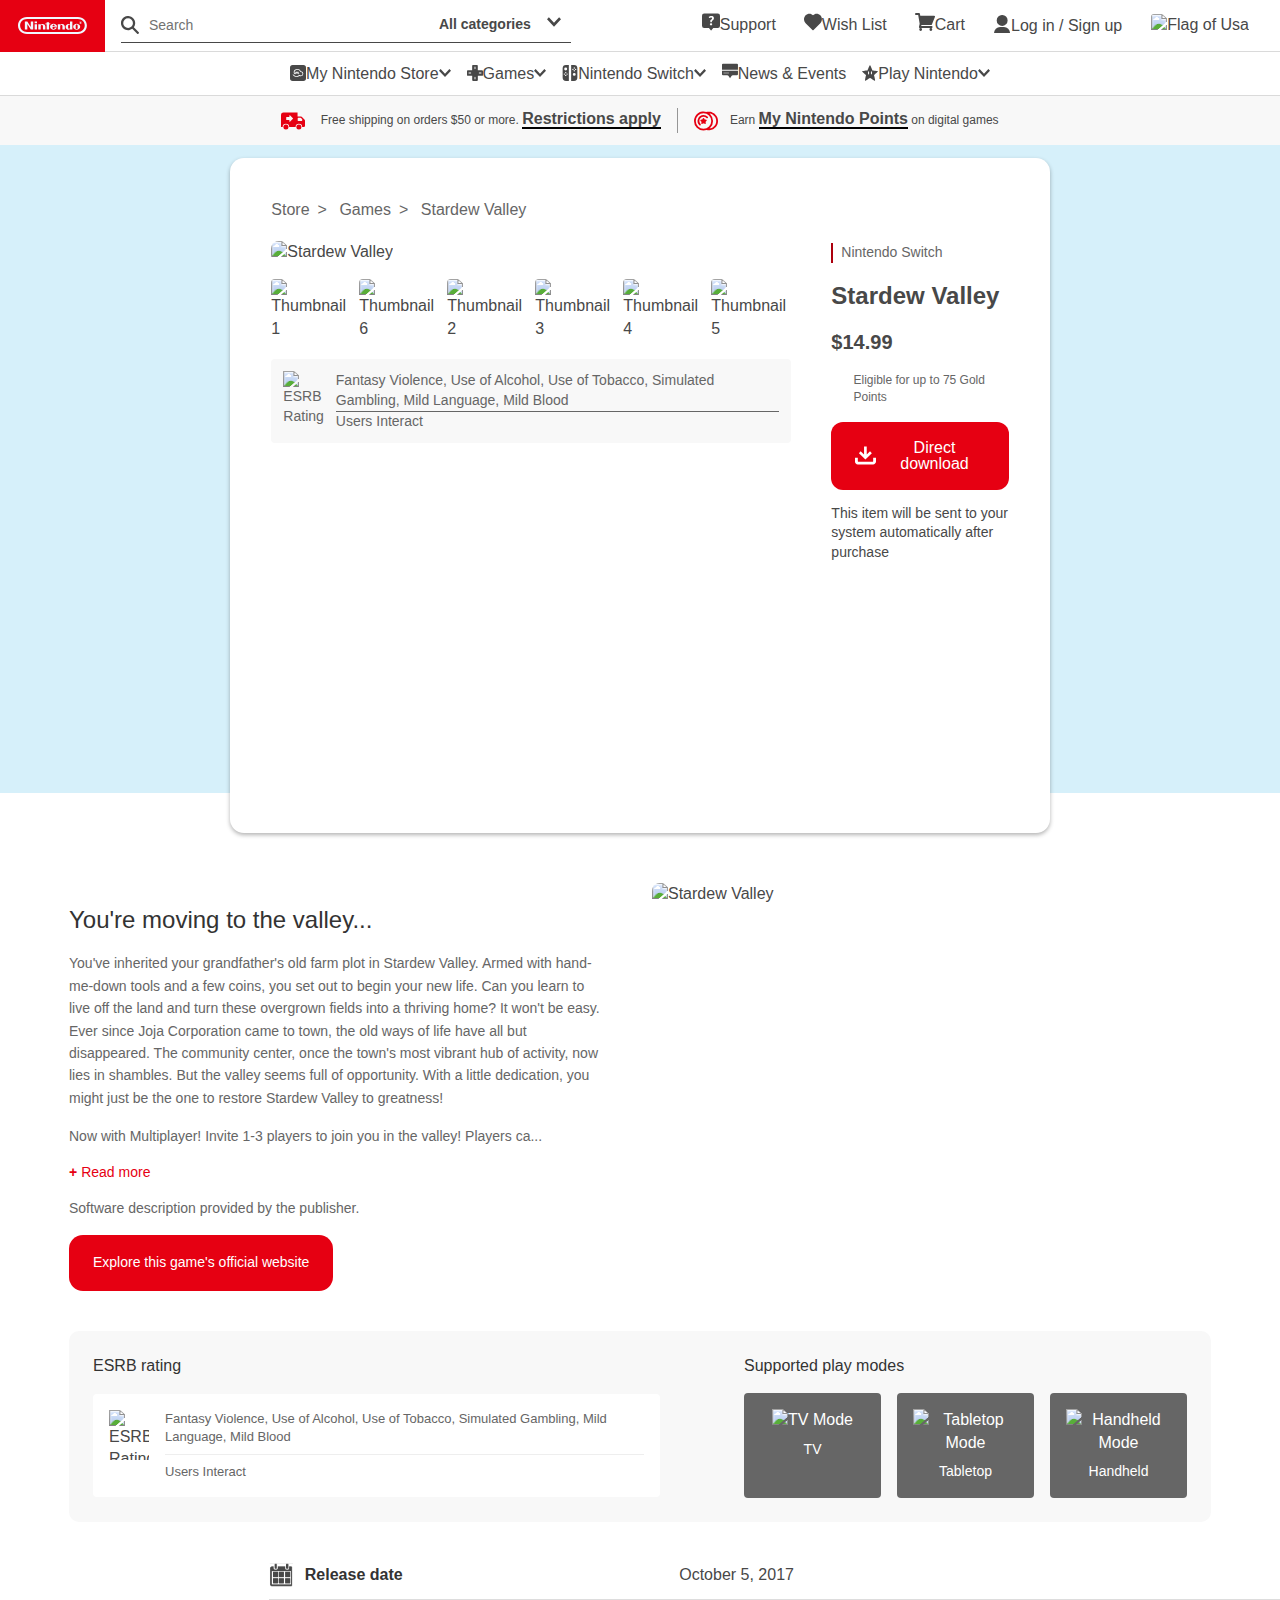
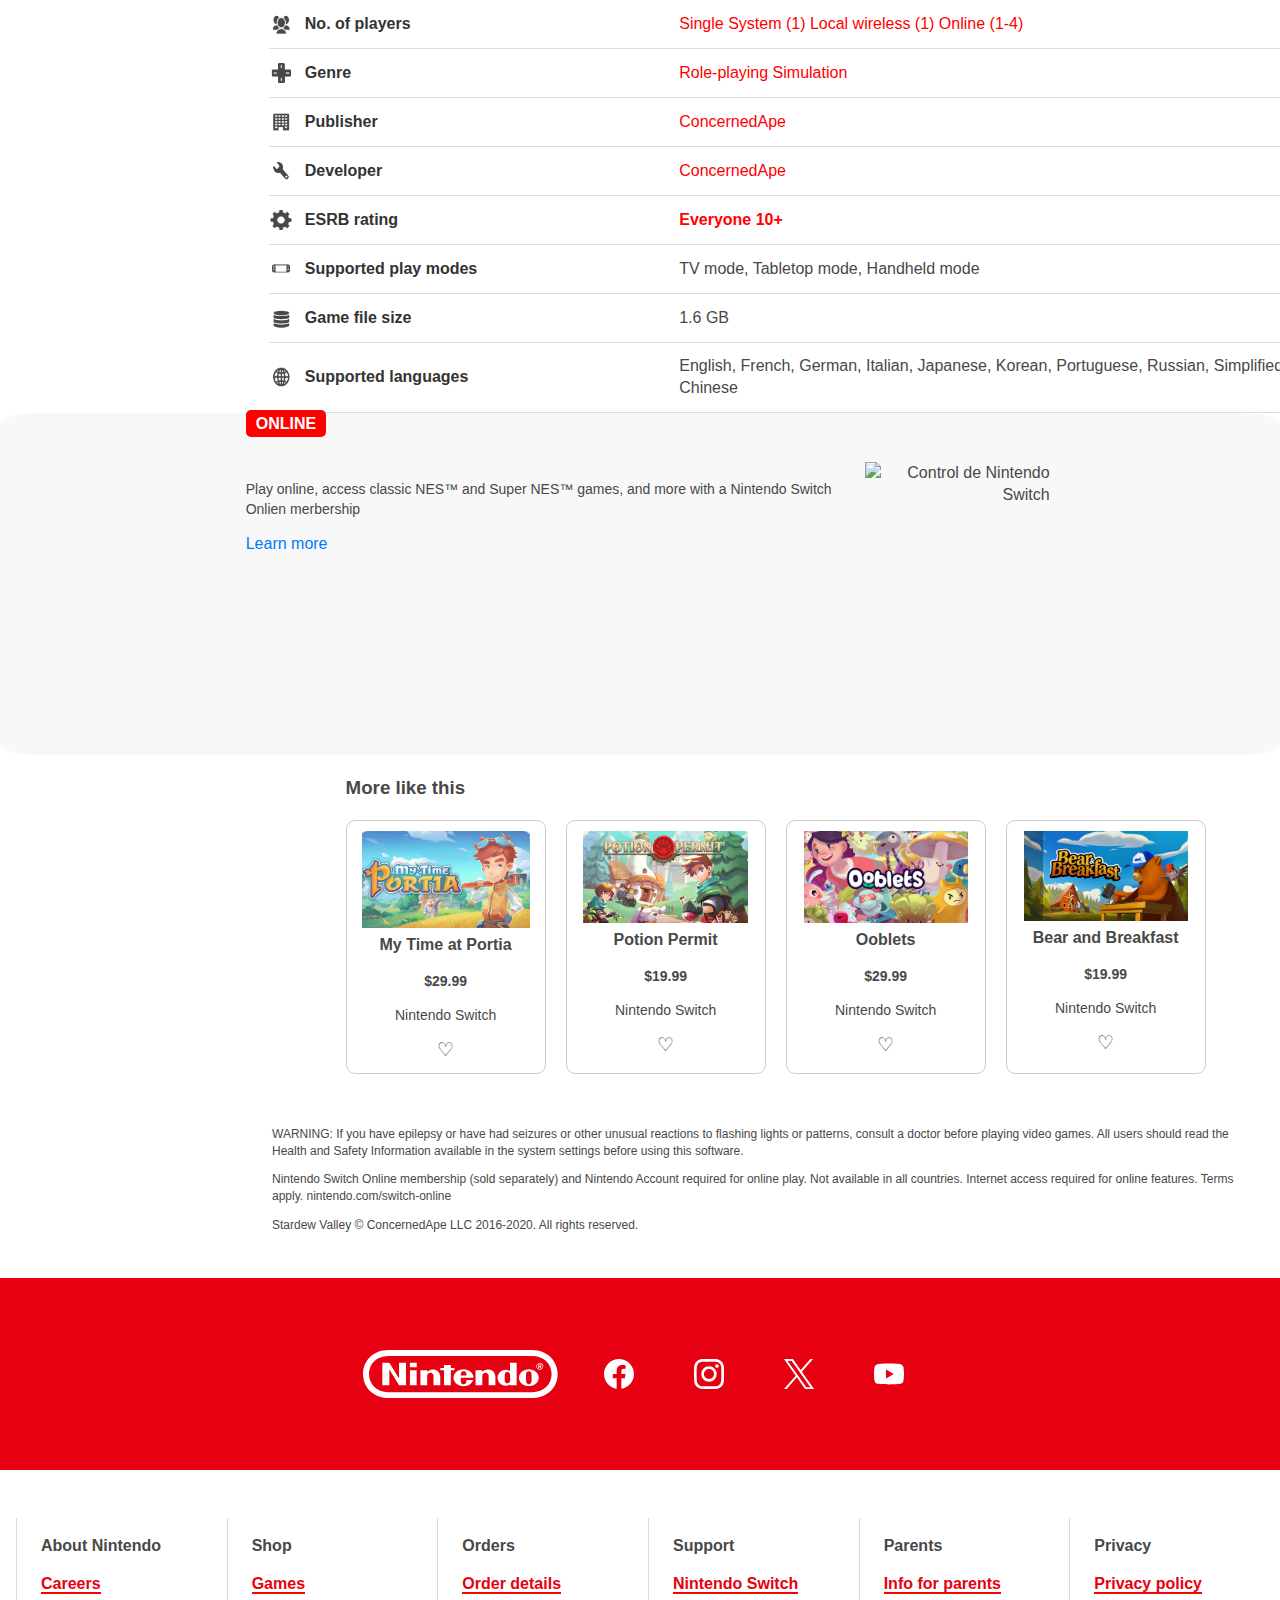
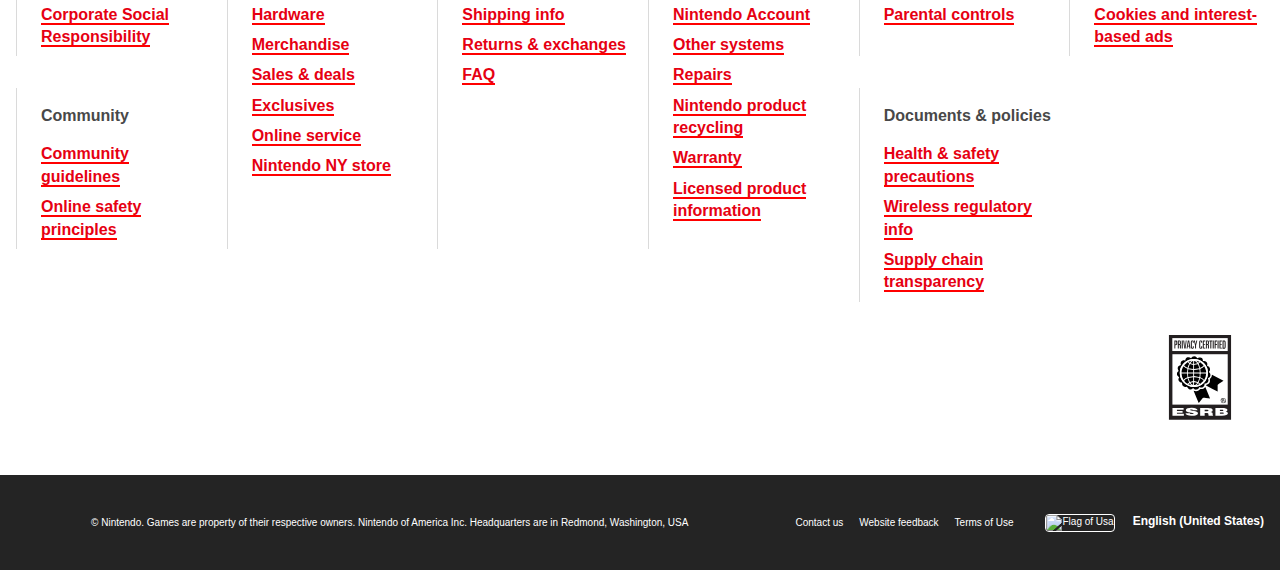
==== commit 69a4482f: "feat: termined footer" ====
--- a/Maquetacion/proyecto.html
+++ b/Maquetacion/proyecto.html
@@ -1,5 +1,6 @@
 <!DOCTYPE html>
 <html lang="en">
+
 <head>
     <meta charset="UTF-8">
     <meta name="viewport" content="width=device-width, initial-scale=1.0">
@@ -7,9 +8,10 @@
     <link rel="canonical" href="https://www.nintendo.com/us/store/products/stardew-valley-switch/">
     <link rel="stylesheet" href="proyecto.css">
 </head>
+
 <body>
     <div id="__next">
-        <div style="height: 4354px;">
+        <div>
             <div>
                 <div>
                     <nav aria-hidden="false" data-testid="desktop-nav" class="sc-q5sxim-0 efztdg">
@@ -18,18 +20,28 @@
                                 <a href="/us/" class="sc-1empns-0 gYWUDr">
                                     <span class="JBNAy">Nintendo</span>
                                     <div class="sc-14wlync-3 QmNsz" style="color: aliceblue;">
-                                        <svg viewBox="0 0 97 24" xmlns="http://www.w3.org/2000/svg" width="69" role="presentation" alt="" data-testid="NintendoRacetrackLogoIcon" size="69" color="currentColor">
-                                            <path d="M17.945 14.157l-4.85-7.838H9.609V17.59h3.486V9.752l4.85 7.838h3.456V6.32h-3.486l.03 7.837zm27.554-4.04V8.993H43.68v-1.52h-3.395v1.52h-1.849v1.124h1.85v7.473h3.394v-7.473h1.82zM23.341 17.56h3.364v-7.474h-3.364v7.474zm0-8.932h3.395V6.319H23.34v2.309zm59.17.942c-2.728 0-4.941 1.883-4.941 4.192s2.213 4.193 4.94 4.193c2.729 0 4.942-1.884 4.942-4.193 0-2.309-2.213-4.192-4.941-4.192zm1.364 5.772c0 1.185-.698 1.67-1.364 1.67-.667 0-1.395-.485-1.395-1.67v-3.16c0-1.184.697-1.67 1.395-1.67.666 0 1.364.486 1.364 1.67v3.16zm-10.73-4.891c-.547-.304-1.123-.608-1.91-.669-2.426-.212-4.305 1.945-4.305 3.92 0 2.612 2 3.554 2.304 3.706 1.152.516 2.607.547 3.88-.274v.426h3.334V6.32h-3.334c.03 0 .03 2.4.03 4.13zm.03 3.342v1.336c0 1.155-.789 1.458-1.334 1.458-.546 0-1.334-.303-1.334-1.458v-2.673c0-1.155.788-1.458 1.334-1.458.515 0 1.333.303 1.333 1.458v1.337zM34.616 9.752c-1.122.03-2.031.516-2.698 1.124v-.79h-3.365v7.474h3.365v-4.922c0-.638.697-1.367 1.607-1.367.909 0 1.546.73 1.546 1.367v4.922h3.364v-4.071c0-2.947-2.546-3.798-3.82-3.737zm27.433 0a4.075 4.075 0 0 0-2.698 1.124v-.79h-3.365v7.474h3.365v-4.922c0-.638.697-1.367 1.606-1.367.91 0 1.546.73 1.546 1.367v4.922h3.365v-4.071c0-2.947-2.546-3.798-3.82-3.737zm-7.063 4.101c0-2.309-2.243-4.253-4.971-4.253-2.759 0-4.972 1.884-4.972 4.193 0 2.308 2.213 4.192 4.972 4.192 2.273 0 4.213-1.306 4.789-3.068H51.44v.455c0 1.367-.91 1.671-1.394 1.671-.515 0-1.425-.304-1.425-1.67v-1.55l6.366.03zm-6.123-2.643a1.391 1.391 0 0 1 1.182-.668c.455 0 .91.213 1.182.668.212.365.212.82.212 1.458H48.62c0-.637.03-1.063.243-1.458zm39.921-3.493c0-.365-.272-.547-.818-.547h-.758v1.914h.455v-.79h.242l.364.79h.515l-.424-.851c.273-.091.424-.273.424-.516zm-.879.273h-.242v-.547h.212c.273 0 .424.091.424.274 0 .212-.12.273-.394.273zm.03-1.58c-.94 0-1.727.79-1.727 1.732s.788 1.732 1.728 1.732 1.727-.79 1.727-1.732a1.73 1.73 0 0 0-1.727-1.732zm0 3.13a1.413 1.413 0 0 1-1.394-1.398c0-.76.637-1.398 1.395-1.398.757 0 1.394.638 1.394 1.398 0 .76-.637 1.397-1.394 1.397zM84.148 0H12.64C5.062-.03 0 5.438 0 11.97c0 6.53 5.062 11.939 12.67 11.939h71.508c7.608 0 12.67-5.408 12.67-11.94C96.818 5.44 91.726 0 84.148 0zm-.03 20.993H12.671c-6.033.03-9.7-4.041-9.7-9.023 0-4.983 3.698-8.993 9.7-9.023h71.446c6.002 0 9.7 4.04 9.7 9.023 0 4.982-3.668 9.023-9.7 9.023z" fill="currentColor">
+                                        <svg viewBox="0 0 97 24" xmlns="http://www.w3.org/2000/svg" width="69"
+                                            role="presentation" alt="" data-testid="NintendoRacetrackLogoIcon" size="69"
+                                            color="currentColor">
+                                            <path
+                                                d="M17.945 14.157l-4.85-7.838H9.609V17.59h3.486V9.752l4.85 7.838h3.456V6.32h-3.486l.03 7.837zm27.554-4.04V8.993H43.68v-1.52h-3.395v1.52h-1.849v1.124h1.85v7.473h3.394v-7.473h1.82zM23.341 17.56h3.364v-7.474h-3.364v7.474zm0-8.932h3.395V6.319H23.34v2.309zm59.17.942c-2.728 0-4.941 1.883-4.941 4.192s2.213 4.193 4.94 4.193c2.729 0 4.942-1.884 4.942-4.193 0-2.309-2.213-4.192-4.941-4.192zm1.364 5.772c0 1.185-.698 1.67-1.364 1.67-.667 0-1.395-.485-1.395-1.67v-3.16c0-1.184.697-1.67 1.395-1.67.666 0 1.364.486 1.364 1.67v3.16zm-10.73-4.891c-.547-.304-1.123-.608-1.91-.669-2.426-.212-4.305 1.945-4.305 3.92 0 2.612 2 3.554 2.304 3.706 1.152.516 2.607.547 3.88-.274v.426h3.334V6.32h-3.334c.03 0 .03 2.4.03 4.13zm.03 3.342v1.336c0 1.155-.789 1.458-1.334 1.458-.546 0-1.334-.303-1.334-1.458v-2.673c0-1.155.788-1.458 1.334-1.458.515 0 1.333.303 1.333 1.458v1.337zM34.616 9.752c-1.122.03-2.031.516-2.698 1.124v-.79h-3.365v7.474h3.365v-4.922c0-.638.697-1.367 1.607-1.367.909 0 1.546.73 1.546 1.367v4.922h3.364v-4.071c0-2.947-2.546-3.798-3.82-3.737zm27.433 0a4.075 4.075 0 0 0-2.698 1.124v-.79h-3.365v7.474h3.365v-4.922c0-.638.697-1.367 1.606-1.367.91 0 1.546.73 1.546 1.367v4.922h3.365v-4.071c0-2.947-2.546-3.798-3.82-3.737zm-7.063 4.101c0-2.309-2.243-4.253-4.971-4.253-2.759 0-4.972 1.884-4.972 4.193 0 2.308 2.213 4.192 4.972 4.192 2.273 0 4.213-1.306 4.789-3.068H51.44v.455c0 1.367-.91 1.671-1.394 1.671-.515 0-1.425-.304-1.425-1.67v-1.55l6.366.03zm-6.123-2.643a1.391 1.391 0 0 1 1.182-.668c.455 0 .91.213 1.182.668.212.365.212.82.212 1.458H48.62c0-.637.03-1.063.243-1.458zm39.921-3.493c0-.365-.272-.547-.818-.547h-.758v1.914h.455v-.79h.242l.364.79h.515l-.424-.851c.273-.091.424-.273.424-.516zm-.879.273h-.242v-.547h.212c.273 0 .424.091.424.274 0 .212-.12.273-.394.273zm.03-1.58c-.94 0-1.727.79-1.727 1.732s.788 1.732 1.728 1.732 1.727-.79 1.727-1.732a1.73 1.73 0 0 0-1.727-1.732zm0 3.13a1.413 1.413 0 0 1-1.394-1.398c0-.76.637-1.398 1.395-1.398.757 0 1.394.638 1.394 1.398 0 .76-.637 1.397-1.394 1.397zM84.148 0H12.64C5.062-.03 0 5.438 0 11.97c0 6.53 5.062 11.939 12.67 11.939h71.508c7.608 0 12.67-5.408 12.67-11.94C96.818 5.44 91.726 0 84.148 0zm-.03 20.993H12.671c-6.033.03-9.7-4.041-9.7-9.023 0-4.983 3.698-8.993 9.7-9.023h71.446c6.002 0 9.7 4.04 9.7 9.023 0 4.982-3.668 9.023-9.7 9.023z"
+                                                fill="currentColor">
                                             </path>
                                         </svg>
                                     </div>
                                 </a>
                                 <div class="sc-14wlync-5 eWLPGF">
-                                    <form class="sc-1r59ztq-0 fWurpJ sc-14wlync-4 fKmUfq" method="get" autocomplete="off" data-testid="form">
+                                    <form class="sc-1r59ztq-0 fWurpJ sc-14wlync-4 fKmUfq" method="get"
+                                        autocomplete="off" data-testid="form">
                                         <span class="sc-1r59ztq-2 jVoECR">
                                             <button aria-haspopup="dialog" class="sc-1r59ztq-3 bLIHTE">
-                                                <svg data-name="Magnifying glass" xmlns="http://www.w3.org/2000/svg" viewBox="0 0 32 32" class="sc-1r59ztq-1 dBwAvC" width="18" role="presentation" alt="" data-testid="MagnifyingGlassIcon" size="18" color="currentColor">
-                                                    <path d="M31.564 28.745l-8.73-8.73a12.66 12.66 0 1 0-2.804 2.834l8.715 8.715a1.5 1.5 0 0 0 2.114 0l.705-.705a1.5 1.5 0 0 0 0-2.114zm-18.966-7.433A8.611 8.611 0 1 1 21.21 12.7a8.62 8.62 0 0 1-8.612 8.612z" fill="currentColor">
+                                                <svg data-name="Magnifying glass" xmlns="http://www.w3.org/2000/svg"
+                                                    viewBox="0 0 32 32" class="sc-1r59ztq-1 dBwAvC" width="18"
+                                                    role="presentation" alt="" data-testid="MagnifyingGlassIcon"
+                                                    size="18" color="currentColor">
+                                                    <path
+                                                        d="M31.564 28.745l-8.73-8.73a12.66 12.66 0 1 0-2.804 2.834l8.715 8.715a1.5 1.5 0 0 0 2.114 0l.705-.705a1.5 1.5 0 0 0 0-2.114zm-18.966-7.433A8.611 8.611 0 1 1 21.21 12.7a8.62 8.62 0 0 1-8.612 8.612z"
+                                                        fill="currentColor">
                                                     </path>
                                                 </svg>
                                                 <span>Search</span>
@@ -38,20 +50,30 @@
                                         <div class="sc-1r59ztq-7 junNYu css-b62m3t-container">
                                             <span id="react-select-989-live-region" class="css-7pg0cj-a11yText">
                                             </span>
-                                            <span aria-live="polite" aria-atomic="false" aria-relevant="additions text" role="log" class="css-7pg0cj-a11yText">
+                                            <span aria-live="polite" aria-atomic="false" aria-relevant="additions text"
+                                                role="log" class="css-7pg0cj-a11yText">
 
                                             </span>
                                             <div class="sc-190tvj8-5 hRRzpa css-bi5b8o-control">
                                                 <div class="sc-190tvj8-0 beVlab css-hlgwow">
-                                                    <div class="sc-190tvj8-1 dHCpLK css-1g0ciz2-singleValue">All categories</div>
-                                                    <input id="react-select-989-input" tabindex="0" inputmode="none" aria-autocomplete="list" aria-expanded="false" aria-haspopup="true" aria-label="All categories" role="combobox" aria-activedescendant="" aria-readonly="true" class="css-1hac4vs-dummyInput" value="">
+                                                    <div class="sc-190tvj8-1 dHCpLK css-1g0ciz2-singleValue">All
+                                                        categories</div>
+                                                    <input id="react-select-989-input" tabindex="0" inputmode="none"
+                                                        aria-autocomplete="list" aria-expanded="false"
+                                                        aria-haspopup="true" aria-label="All categories" role="combobox"
+                                                        aria-activedescendant="" aria-readonly="true"
+                                                        class="css-1hac4vs-dummyInput" value="">
                                                 </div>
                                                 <div class=" css-1wy0on6">
-                                                    <svg xmlns="http://www.w3.org/2000/svg" viewBox="0 0 32 32" class="sc-190tvj8-4 jFrnnD" width="14" role="presentation" alt="" data-testid="ChevronDownIcon" theme="[object Object]" size="14" color="currentColor">
-                                                        <path fill-rule="evenodd" clip-rule="evenodd" fill="currentColor" d="M27.7 5.3L32 9.8 16 26.7 0 9.8l4.3-4.5L16 17.7z">
-
-                                                        </path
-                                                    </svg>
+                                                    <svg xmlns="http://www.w3.org/2000/svg" viewBox="0 0 32 32"
+                                                        class="sc-190tvj8-4 jFrnnD" width="14" role="presentation"
+                                                        alt="" data-testid="ChevronDownIcon" theme="[object Object]"
+                                                        size="14" color="currentColor">
+                                                        <path fill-rule="evenodd" clip-rule="evenodd"
+                                                            fill="currentColor"
+                                                            d="M27.7 5.3L32 9.8 16 26.7 0 9.8l4.3-4.5L16 17.7z">
+
+                                                        </path </svg>
                                                 </div>
                                             </div>
                                         </div>
@@ -61,37 +83,65 @@
                                     <div role="dialog" aria-modal="true" class="sc-14rqey7-1 iSsvuP">
                                         <div class="sc-14rqey7-4 dewIXu">
                                             <div class="sc-14rqey7-2 jpbIMd">
-                                                <svg viewBox="0 0 97 24" xmlns="http://www.w3.org/2000/svg" width="69" role="presentation" alt="" data-testid="NintendoRacetrackLogoIcon" size="69" color="currentColor">
-                                                    <path d="M17.945 14.157l-4.85-7.838H9.609V17.59h3.486V9.752l4.85 7.838h3.456V6.32h-3.486l.03 7.837zm27.554-4.04V8.993H43.68v-1.52h-3.395v1.52h-1.849v1.124h1.85v7.473h3.394v-7.473h1.82zM23.341 17.56h3.364v-7.474h-3.364v7.474zm0-8.932h3.395V6.319H23.34v2.309zm59.17.942c-2.728 0-4.941 1.883-4.941 4.192s2.213 4.193 4.94 4.193c2.729 0 4.942-1.884 4.942-4.193 0-2.309-2.213-4.192-4.941-4.192zm1.364 5.772c0 1.185-.698 1.67-1.364 1.67-.667 0-1.395-.485-1.395-1.67v-3.16c0-1.184.697-1.67 1.395-1.67.666 0 1.364.486 1.364 1.67v3.16zm-10.73-4.891c-.547-.304-1.123-.608-1.91-.669-2.426-.212-4.305 1.945-4.305 3.92 0 2.612 2 3.554 2.304 3.706 1.152.516 2.607.547 3.88-.274v.426h3.334V6.32h-3.334c.03 0 .03 2.4.03 4.13zm.03 3.342v1.336c0 1.155-.789 1.458-1.334 1.458-.546 0-1.334-.303-1.334-1.458v-2.673c0-1.155.788-1.458 1.334-1.458.515 0 1.333.303 1.333 1.458v1.337zM34.616 9.752c-1.122.03-2.031.516-2.698 1.124v-.79h-3.365v7.474h3.365v-4.922c0-.638.697-1.367 1.607-1.367.909 0 1.546.73 1.546 1.367v4.922h3.364v-4.071c0-2.947-2.546-3.798-3.82-3.737zm27.433 0a4.075 4.075 0 0 0-2.698 1.124v-.79h-3.365v7.474h3.365v-4.922c0-.638.697-1.367 1.606-1.367.91 0 1.546.73 1.546 1.367v4.922h3.365v-4.071c0-2.947-2.546-3.798-3.82-3.737zm-7.063 4.101c0-2.309-2.243-4.253-4.971-4.253-2.759 0-4.972 1.884-4.972 4.193 0 2.308 2.213 4.192 4.972 4.192 2.273 0 4.213-1.306 4.789-3.068H51.44v.455c0 1.367-.91 1.671-1.394 1.671-.515 0-1.425-.304-1.425-1.67v-1.55l6.366.03zm-6.123-2.643a1.391 1.391 0 0 1 1.182-.668c.455 0 .91.213 1.182.668.212.365.212.82.212 1.458H48.62c0-.637.03-1.063.243-1.458zm39.921-3.493c0-.365-.272-.547-.818-.547h-.758v1.914h.455v-.79h.242l.364.79h.515l-.424-.851c.273-.091.424-.273.424-.516zm-.879.273h-.242v-.547h.212c.273 0 .424.091.424.274 0 .212-.12.273-.394.273zm.03-1.58c-.94 0-1.727.79-1.727 1.732s.788 1.732 1.728 1.732 1.727-.79 1.727-1.732a1.73 1.73 0 0 0-1.727-1.732zm0 3.13a1.413 1.413 0 0 1-1.394-1.398c0-.76.637-1.398 1.395-1.398.757 0 1.394.638 1.394 1.398 0 .76-.637 1.397-1.394 1.397zM84.148 0H12.64C5.062-.03 0 5.438 0 11.97c0 6.53 5.062 11.939 12.67 11.939h71.508c7.608 0 12.67-5.408 12.67-11.94C96.818 5.44 91.726 0 84.148 0zm-.03 20.993H12.671c-6.033.03-9.7-4.041-9.7-9.023 0-4.983 3.698-8.993 9.7-9.023h71.446c6.002 0 9.7 4.04 9.7 9.023 0 4.982-3.668 9.023-9.7 9.023z" fill="currentColor">
+                                                <svg viewBox="0 0 97 24" xmlns="http://www.w3.org/2000/svg" width="69"
+                                                    role="presentation" alt="" data-testid="NintendoRacetrackLogoIcon"
+                                                    size="69" color="currentColor">
+                                                    <path
+                                                        d="M17.945 14.157l-4.85-7.838H9.609V17.59h3.486V9.752l4.85 7.838h3.456V6.32h-3.486l.03 7.837zm27.554-4.04V8.993H43.68v-1.52h-3.395v1.52h-1.849v1.124h1.85v7.473h3.394v-7.473h1.82zM23.341 17.56h3.364v-7.474h-3.364v7.474zm0-8.932h3.395V6.319H23.34v2.309zm59.17.942c-2.728 0-4.941 1.883-4.941 4.192s2.213 4.193 4.94 4.193c2.729 0 4.942-1.884 4.942-4.193 0-2.309-2.213-4.192-4.941-4.192zm1.364 5.772c0 1.185-.698 1.67-1.364 1.67-.667 0-1.395-.485-1.395-1.67v-3.16c0-1.184.697-1.67 1.395-1.67.666 0 1.364.486 1.364 1.67v3.16zm-10.73-4.891c-.547-.304-1.123-.608-1.91-.669-2.426-.212-4.305 1.945-4.305 3.92 0 2.612 2 3.554 2.304 3.706 1.152.516 2.607.547 3.88-.274v.426h3.334V6.32h-3.334c.03 0 .03 2.4.03 4.13zm.03 3.342v1.336c0 1.155-.789 1.458-1.334 1.458-.546 0-1.334-.303-1.334-1.458v-2.673c0-1.155.788-1.458 1.334-1.458.515 0 1.333.303 1.333 1.458v1.337zM34.616 9.752c-1.122.03-2.031.516-2.698 1.124v-.79h-3.365v7.474h3.365v-4.922c0-.638.697-1.367 1.607-1.367.909 0 1.546.73 1.546 1.367v4.922h3.364v-4.071c0-2.947-2.546-3.798-3.82-3.737zm27.433 0a4.075 4.075 0 0 0-2.698 1.124v-.79h-3.365v7.474h3.365v-4.922c0-.638.697-1.367 1.606-1.367.91 0 1.546.73 1.546 1.367v4.922h3.365v-4.071c0-2.947-2.546-3.798-3.82-3.737zm-7.063 4.101c0-2.309-2.243-4.253-4.971-4.253-2.759 0-4.972 1.884-4.972 4.193 0 2.308 2.213 4.192 4.972 4.192 2.273 0 4.213-1.306 4.789-3.068H51.44v.455c0 1.367-.91 1.671-1.394 1.671-.515 0-1.425-.304-1.425-1.67v-1.55l6.366.03zm-6.123-2.643a1.391 1.391 0 0 1 1.182-.668c.455 0 .91.213 1.182.668.212.365.212.82.212 1.458H48.62c0-.637.03-1.063.243-1.458zm39.921-3.493c0-.365-.272-.547-.818-.547h-.758v1.914h.455v-.79h.242l.364.79h.515l-.424-.851c.273-.091.424-.273.424-.516zm-.879.273h-.242v-.547h.212c.273 0 .424.091.424.274 0 .212-.12.273-.394.273zm.03-1.58c-.94 0-1.727.79-1.727 1.732s.788 1.732 1.728 1.732 1.727-.79 1.727-1.732a1.73 1.73 0 0 0-1.727-1.732zm0 3.13a1.413 1.413 0 0 1-1.394-1.398c0-.76.637-1.398 1.395-1.398.757 0 1.394.638 1.394 1.398 0 .76-.637 1.397-1.394 1.397zM84.148 0H12.64C5.062-.03 0 5.438 0 11.97c0 6.53 5.062 11.939 12.67 11.939h71.508c7.608 0 12.67-5.408 12.67-11.94C96.818 5.44 91.726 0 84.148 0zm-.03 20.993H12.671c-6.033.03-9.7-4.041-9.7-9.023 0-4.983 3.698-8.993 9.7-9.023h71.446c6.002 0 9.7 4.04 9.7 9.023 0 4.982-3.668 9.023-9.7 9.023z"
+                                                        fill="currentColor">
                                                     </path>
                                                 </svg>
                                             </div>
-                                            <form class="sc-1r59ztq-0 ibJfEF sc-14rqey7-3 cPzpsC" action="/search" method="get" autocomplete="off" data-testid="form">
+                                            <form class="sc-1r59ztq-0 ibJfEF sc-14rqey7-3 cPzpsC" action="/search"
+                                                method="get" autocomplete="off" data-testid="form">
                                                 <div class="sc-1r59ztq-4 FElIF">
-                                                    <svg data-name="Magnifying glass" xmlns="http://www.w3.org/2000/svg" viewBox="0 0 32 32" class="sc-1r59ztq-1 dLatVZ" width="18" role="presentation" alt="" data-testid="MagnifyingGlassIcon" size="18" color="currentColor">
-                                                        <path d="M31.564 28.745l-8.73-8.73a12.66 12.66 0 1 0-2.804 2.834l8.715 8.715a1.5 1.5 0 0 0 2.114 0l.705-.705a1.5 1.5 0 0 0 0-2.114zm-18.966-7.433A8.611 8.611 0 1 1 21.21 12.7a8.62 8.62 0 0 1-8.612 8.612z" fill="currentColor">
+                                                    <svg data-name="Magnifying glass" xmlns="http://www.w3.org/2000/svg"
+                                                        viewBox="0 0 32 32" class="sc-1r59ztq-1 dLatVZ" width="18"
+                                                        role="presentation" alt="" data-testid="MagnifyingGlassIcon"
+                                                        size="18" color="currentColor">
+                                                        <path
+                                                            d="M31.564 28.745l-8.73-8.73a12.66 12.66 0 1 0-2.804 2.834l8.715 8.715a1.5 1.5 0 0 0 2.114 0l.705-.705a1.5 1.5 0 0 0 0-2.114zm-18.966-7.433A8.611 8.611 0 1 1 21.21 12.7a8.62 8.62 0 0 1-8.612 8.612z"
+                                                            fill="currentColor">
 
                                                         </path>
                                                     </svg>
                                                     <div class="sc-ax1lsj-0 fcvAoA">
-                                                        <input class="sc-ax1lsj-1 ksHObe sc-1r59ztq-5 dhkGYq" placeholder="Search games, hardware, news, etc" name="q" type="text" aria-label="Search games, hardware, news, etc" autocomplete="off" autocapitalize="off" autocorrect="off" maxlength="100" value="">
+                                                        <input class="sc-ax1lsj-1 ksHObe sc-1r59ztq-5 dhkGYq"
+                                                            placeholder="Search games, hardware, news, etc" name="q"
+                                                            type="text" aria-label="Search games, hardware, news, etc"
+                                                            autocomplete="off" autocapitalize="off" autocorrect="off"
+                                                            maxlength="100" value="">
                                                     </div>
                                                 </div>
                                                 <input type="hidden" name="cat" value="all">
                                                 <input type="submit" class="sc-1r59ztq-6 bCbHbQ">
                                                 <div class="sc-1r59ztq-7 junNYu css-b62m3t-container">
-                                                    <span id="react-select-5-live-region" class="css-7pg0cj-a11yText"></span>
-                                                    <span aria-live="polite" aria-atomic="false" aria-relevant="additions text" role="log" class="css-7pg0cj-a11yText">
+                                                    <span id="react-select-5-live-region"
+                                                        class="css-7pg0cj-a11yText"></span>
+                                                    <span aria-live="polite" aria-atomic="false"
+                                                        aria-relevant="additions text" role="log"
+                                                        class="css-7pg0cj-a11yText">
                                                     </span>
                                                     <div class="sc-190tvj8-5 hRRzpa css-bi5b8o-control">
                                                         <div class="sc-190tvj8-0 beVlab css-hlgwow">
-                                                            <div class="sc-190tvj8-1 dHCpLK css-1g0ciz2-singleValue">All categories       
+                                                            <div class="sc-190tvj8-1 dHCpLK css-1g0ciz2-singleValue">All
+                                                                categories
                                                             </div>
-                                                            <input id="react-select-5-input" tabindex="0" inputmode="none" aria-autocomplete="list" aria-expanded="false" aria-haspopup="true" aria-label="All categories" role="combobox" aria-activedescendant="" aria-readonly="true" class="css-1hac4vs-dummyInput" value="">
+                                                            <input id="react-select-5-input" tabindex="0"
+                                                                inputmode="none" aria-autocomplete="list"
+                                                                aria-expanded="false" aria-haspopup="true"
+                                                                aria-label="All categories" role="combobox"
+                                                                aria-activedescendant="" aria-readonly="true"
+                                                                class="css-1hac4vs-dummyInput" value="">
                                                         </div>
                                                         <div class=" css-1wy0on6">
-                                                            <svg xmlns="http://www.w3.org/2000/svg" viewBox="0 0 32 32" class="sc-190tvj8-4 jFrnnD" width="14" role="presentation" alt="" data-testid="ChevronDownIcon" theme="[object Object]" size="14" color="currentColor">
-                                                                <path fill-rule="evenodd" clip-rule="evenodd" fill="currentColor" d="M27.7 5.3L32 9.8 16 26.7 0 9.8l4.3-4.5L16 17.7z">
+                                                            <svg xmlns="http://www.w3.org/2000/svg" viewBox="0 0 32 32"
+                                                                class="sc-190tvj8-4 jFrnnD" width="14"
+                                                                role="presentation" alt="" data-testid="ChevronDownIcon"
+                                                                theme="[object Object]" size="14" color="currentColor">
+                                                                <path fill-rule="evenodd" clip-rule="evenodd"
+                                                                    fill="currentColor"
+                                                                    d="M27.7 5.3L32 9.8 16 26.7 0 9.8l4.3-4.5L16 17.7z">
 
                                                                 </path>
                                                             </svg>
@@ -100,432 +150,935 @@
                                                 </div>
                                             </form>
                                             <button aria-label="Close" class="sc-14rqey7-6 cISFPn">
-                                                <svg viewBox="0 0 32 32" xmlns="http://www.w3.org/2000/svg" width="24" role="presentation" alt="" data-testid="CloseCircleIcon" size="24" color="currentColor">
-                                                    <path d="M16 0c8.837 0 16 7.163 16 16s-7.163 16-16 16S0 24.837 0 16 7.163 0 16 0zm5.735 8L16 13.735 10.265 8 8 10.265 13.735 16 8 21.735 10.265 24 16 18.265 21.735 24 24 21.735 18.265 16 24 10.265 21.735 8z" fill="currentColor" fill-rule="evenodd">
+                                                <svg viewBox="0 0 32 32" xmlns="http://www.w3.org/2000/svg" width="24"
+                                                    role="presentation" alt="" data-testid="CloseCircleIcon" size="24"
+                                                    color="currentColor">
+                                                    <path
+                                                        d="M16 0c8.837 0 16 7.163 16 16s-7.163 16-16 16S0 24.837 0 16 7.163 0 16 0zm5.735 8L16 13.735 10.265 8 8 10.265 13.735 16 8 21.735 10.265 24 16 18.265 21.735 24 24 21.735 18.265 16 24 10.265 21.735 8z"
+                                                        fill="currentColor" fill-rule="evenodd">
 
                                                     </path>
                                                 </svg>
                                             </button>
                                         </div>
-                                        <div class="sc-14rqey7-5 fmvNVW"><div class="sc-ngspk1-0 hjIldg">
-                                            <div>
-                                                <h2 class="s954l qIo1e _39p7O sc-ngspk1-2 jrrMtF nYbg3">Trending topics
-
-                                                </h2>
-                                                <div class="sc-ngspk1-7 fDJEve">
-                                                    <div>
-                                                        <a class="_0lnrF sc-ngspk1-8 blUKMQ" target="_self" href="/us/successor/">
-                                                            <span class="TkmhQ">Nintendo Switch 2 trailer
-
-                                                            </span>
-                                                        </a>
+                                        <div class="sc-14rqey7-5 fmvNVW">
+                                            <div class="sc-ngspk1-0 hjIldg">
+                                                <div>
+                                                    <h2 class="s954l qIo1e _39p7O sc-ngspk1-2 jrrMtF nYbg3">Trending
+                                                        topics
+
+                                                    </h2>
+                                                    <div class="sc-ngspk1-7 fDJEve">
+                                                        <div>
+                                                            <a class="_0lnrF sc-ngspk1-8 blUKMQ" target="_self"
+                                                                href="/us/successor/">
+                                                                <span class="TkmhQ">Nintendo Switch 2 trailer
+
+                                                                </span>
+                                                            </a>
+                                                        </div>
+                                                        <div>
+                                                            <a class="_0lnrF sc-ngspk1-8 blUKMQ" target="_self"
+                                                                href="/us/store/products/nintendo-switch-oled-model-neon-blue-neon-red-set/">
+                                                                <span class="TkmhQ">Nintendo Switch OLED
+
+                                                                </span>
+                                                            </a>
+                                                        </div>
+                                                        <div>
+                                                            <a class="_0lnrF sc-ngspk1-8 blUKMQ" target="_self"
+                                                                href="/us/store/sales-and-deals/">
+                                                                <span class="TkmhQ">Games on sale</span>
+                                                            </a>
+                                                        </div>
+                                                        <div>
+                                                            <a class="_0lnrF sc-ngspk1-8 blUKMQ" target="_self"
+                                                                href="/us/switch/welcome-center/"><span
+                                                                    class="TkmhQ">New to Nintendo Switch?
+
+                                                                </span>
+                                                            </a>
+                                                        </div>
+                                                        <div>
+                                                            <a class="_0lnrF sc-ngspk1-8 blUKMQ" target="_self"
+                                                                href="/us/switch/">
+                                                                <span class="TkmhQ">Nintendo Switch
+
+                                                                </span>
+                                                            </a>
+                                                        </div>
+                                                        <div>
+                                                            <a class="_0lnrF sc-ngspk1-8 blUKMQ" target="_self"
+                                                                href="/us/store/games/nintendo-switch-games/">
+                                                                <span class="TkmhQ">Games</span>
+                                                            </a>
+                                                        </div>
                                                     </div>
-                                                    <div>
-                                                        <a class="_0lnrF sc-ngspk1-8 blUKMQ" target="_self" href="/us/store/products/nintendo-switch-oled-model-neon-blue-neon-red-set/">
-                                                            <span class="TkmhQ">Nintendo Switch OLED
-
-                                                            </span>
-                                                        </a>
-                                                    </div>
-                                                    <div>
-                                                        <a class="_0lnrF sc-ngspk1-8 blUKMQ" target="_self" href="/us/store/sales-and-deals/">
-                                                            <span class="TkmhQ">Games on sale</span>
-                                                        </a>
-                                                    </div>
-                                                    <div>
-                                                        <a class="_0lnrF sc-ngspk1-8 blUKMQ" target="_self" href="/us/switch/welcome-center/"><span class="TkmhQ">New to Nintendo Switch?
-
-                                                        </span>
-                                                    </a>
                                                 </div>
-                                                <div>
-                                                    <a class="_0lnrF sc-ngspk1-8 blUKMQ" target="_self" href="/us/switch/">
-                                                        <span class="TkmhQ">Nintendo Switch
-
-                                                        </span>
-                                                    </a>
-                                                </div>
-                                                <div>
-                                                    <a class="_0lnrF sc-ngspk1-8 blUKMQ" target="_self" href="/us/store/games/nintendo-switch-games/">
-                                                        <span class="TkmhQ">Games</span>
-                                                    </a>
-                                                </div>
+                                                <h2 class="s954l qIo1e _39p7O sc-ngspk1-2 jrrMtF nYbg3"></h2>
                                             </div>
                                         </div>
-                                        <h2 class="s954l qIo1e _39p7O sc-ngspk1-2 jrrMtF nYbg3"></h2>
+                                    </div>
+                                    <div data-testid="flyover-overlay" tabindex="-1" aria-hidden="true"
+                                        class="sc-14rqey7-0 bTLLUQ"></div>
+                                </div>
+                            </div>
+                            <div class="sc-14wlync-1 cLCoXY"><a href="https://en-americas-support.nintendo.com/"
+                                    class="sc-1empns-0 gYWUDr sc-14wlync-2 dAoYXU" target="_blank">
+                                    <span class="sc-1k9k6ch-0 klINrD">
+                                        <svg xmlns="http://www.w3.org/2000/svg" viewBox="0 0 32 32" width="18"
+                                            role="presentation" alt="" data-testid="SupportIcon" size="18"
+                                            color="currentColor">
+                                            <path
+                                                d="M28.126.862H3.876A3.904 3.904 0 0 0 0 4.757v17.838a3.905 3.905 0 0 0 3.875 3.896h8.375c.125 0 .125 0 .125.125l3.626 4.397a.122.122 0 0 0 .125.125c.125 0 .125 0 .25-.125L20 26.616a.122.122 0 0 1 .124-.125h8.001A3.904 3.904 0 0 0 32 22.595V4.757A3.903 3.903 0 0 0 28.126.862zM17.954 20.91a2.018 2.018 0 0 1-.438.64 2.062 2.062 0 0 1-1.446.58 2.092 2.092 0 0 1-.802-.154 1.944 1.944 0 0 1-.652-.43 1.98 1.98 0 0 1-.427-.642 2.119 2.119 0 0 1-.001-1.59 1.97 1.97 0 0 1 .43-.65 2.055 2.055 0 0 1 .643-.432 2.078 2.078 0 0 1 1.613 0 2.152 2.152 0 0 1 .64.428l.002.001a2.045 2.045 0 0 1 .438 2.25zm2.964-10.055a4.505 4.505 0 0 1-.662 1.159 5.04 5.04 0 0 1-.861.844l-.822.622a6.01 6.01 0 0 0-.626.538.766.766 0 0 0-.231.426l-.303 1.923h-2.517l-.222-2.13a1.824 1.824 0 0 1 .193-1.127 3.152 3.152 0 0 1 .648-.812 7.965 7.965 0 0 1 .838-.658 6.94 6.94 0 0 0 .782-.626 3.116 3.116 0 0 0 .574-.716 1.726 1.726 0 0 0 .208-.873 1.287 1.287 0 0 0-.112-.55 1.213 1.213 0 0 0-.318-.414 1.482 1.482 0 0 0-.506-.275 2.946 2.946 0 0 0-1.628.018 3.595 3.595 0 0 0-.666.277 8.824 8.824 0 0 0-.49.294.966.966 0 0 1-1.483-.33l-.872-1.378.24-.212a8 8 0 0 1 .86-.657 6.234 6.234 0 0 1 1.023-.55 6.4 6.4 0 0 1 1.192-.37 6.63 6.63 0 0 1 3.248.15 4.301 4.301 0 0 1 1.475.826 3.736 3.736 0 0 1 .966 1.314 4.161 4.161 0 0 1 .34 1.703 4.304 4.304 0 0 1-.268 1.584z"
+                                                fill="currentColor" fill-rule="evenodd">
+
+                                            </path>
+                                        </svg>
+                                    </span>
+                                    <span variant="title" class="sc-1k9k6ch-2 eWELEW">Support</span>
+                                </a>
+                                <a class="sc-1empns-0 gYWUDr sc-14wlync-2 dAoYXU" href="/us/wish-list/">
+                                    <span class="sc-1k9k6ch-0 klINrD">
+                                        <svg xmlns="http://www.w3.org/2000/svg" viewBox="0 0 32 32" width="18"
+                                            role="presentation" alt="" data-testid="HeartIcon" size="18"
+                                            color="currentColor">
+                                            <path
+                                                d="M22.3 1.3c-2.3 0-4.5 1-6.3 2.8-1.7-1.8-3.9-2.8-6.3-2.8C4.4 1.3 0 5.7 0 11.2c0 2.6 1.2 5.1 3.3 7.3L15 30.2c.3.3.6.4 1 .4.3 0 .7-.1 1-.4l11.6-11.6c1.5-1.8 3.3-4.3 3.3-7.5.1-5.4-4.3-9.8-9.6-9.8z"
+                                                fill-rule="evenodd" clip-rule="evenodd" fill="currentColor">
+
+                                            </path>
+                                        </svg>
+                                    </span>
+                                    <span variant="title" class="sc-1k9k6ch-2 eWELEW">Wish List</span>
+                                </a>
+                                <a class="sc-1empns-0 gYWUDr sc-14wlync-2 dAoYXU" href="/us/cart/">
+                                    <div class="sc-1k9k6ch-1 iGbokM">
+                                        <div class="sc-9xtx9i-0 fwNgmL">
+                                            <svg data-name="Shopping cart" xmlns="http://www.w3.org/2000/svg"
+                                                viewBox="0 0 32 32" width="20" role="presentation" alt=""
+                                                data-testid="ShoppingCartIcon" size="20" color="currentColor">
+                                                <path fill="currentColor"
+                                                    d="M23.12 28.073a2.248 2.248 0 1 0 2.25-2.326h-.005a2.288 2.288 0 0 0-2.245 2.326zm2.397-7.29a1.728 1.728 0 0 0 1.498-.982l4.844-11.686a1.544 1.544 0 0 0-.15-1.551 1.593 1.593 0 0 0-1.349-.673H8.44l-.55-2.895A1.494 1.494 0 0 0 6.393 1.6H1.598A1.606 1.606 0 0 0 0 3.255a1.548 1.548 0 0 0 1.598 1.654h3.496L7.49 18.973l-1.098 4.706a1.67 1.67 0 0 0 .25 1.395 1.529 1.529 0 0 0 1.198.673h18.675a1.656 1.656 0 0 0 0-3.31H9.937l.4-1.654zm-18.726 7.29a2.248 2.248 0 1 0 2.25-2.326h-.005a2.288 2.288 0 0 0-2.245 2.326z">
+
+                                                </path>
+                                            </svg>
+                                        </div>
+                                    </div>
+                                    <span variant="title" class="sc-1k9k6ch-2 eWELEW">Cart</span>
+                                </a>
+                                <button class="sc-1empns-0 gYWUDr sc-jxbhoc-0 gScZOq">
+                                    <span class="sc-1k9k6ch-0 klINrD">
+                                        <svg xmlns="http://www.w3.org/2000/svg" viewBox="0 0 32 32" width="18"
+                                            role="presentation" alt="" data-testid="UserIcon" size="18"
+                                            color="currentColor">
+                                            <path
+                                                d="M16.22 19.41A9.71 9.71 0 1 1 26 9.7a9.74 9.74 0 0 1-9.8 9.71M1.84 32a10.88 10.88 0 0 1 10.94-10.74h6.57A10.88 10.88 0 0 1 30.29 32H1.84"
+                                                fill="currentColor">
+
+                                            </path>
+                                        </svg>
+                                    </span>
+                                    <span variant="title" class="sc-1k9k6ch-2 eWELEW">Log in / Sign up</span>
+                                </button>
+                                <a class="_8L3UE" href="https://www.nintendo.com/us/region-selector/">
+                                    <span class="X1mV0">
+                                        <picture>
+                                            <source type="image/webp"
+                                                srcset="https://assets.nintendo.com/image/upload/c_scale,w_24,q_auto/ncom/global/flags-change-region/FlagUsaIconRegionSelect.webp">
+                                            <img src="https://assets.nintendo.com/image/upload/c_scale,w_24,q_auto/ncom/global/flags-change-region/FlagUsaIconRegionSelect.png"
+                                                alt="Flag of Usa" loading="lazy">
+                                        </picture>
+                                    </span>
+                                </a>
+                            </div>
+                        </header>
+                        <div class="sc-ivev9d-0 eSELoZ">
+                            <div class="sc-ivev9d-1 dwJtgH">
+                                <div class="sc-ivev9d-2 lmGiyt">
+                                    <button class="sc-1empns-0 gYWUDr sc-m78d24-0 fa-DRbA" aria-expanded="false"
+                                        aria-controls="MY_NINTENDO_STORE">
+                                        <span class="sc-m78d24-1 euzjJZ">
+                                            <svg viewBox="0 0 32 32" xmlns="http://www.w3.org/2000/svg" width="16"
+                                                role="presentation" alt="" data-testid="MyNintendoTileIcon" size="16"
+                                                color="currentColor">
+                                                <path
+                                                    d="M26.667 0H5.333A5.333 5.333 0 0 0 0 5.333v21.334A5.333 5.333 0 0 0 5.333 32h21.334A5.333 5.333 0 0 0 32 26.667V5.333A5.333 5.333 0 0 0 26.667 0zm-5.105 22.423a5.212 5.212 0 0 1-2.37-.602 10.482 10.482 0 0 1-13.67-1.608.803.803 0 0 1 1.228-1.036 8.866 8.866 0 0 0 11.914 1.04.803.803 0 0 1 .986-.005 3.461 3.461 0 0 0 5.41-2.888 3.495 3.495 0 0 0-3.39-3.416c-.016 0-.036 0-.063-.002a.962.962 0 0 0-.12.003.806.806 0 0 1-.778-.455 6.54 6.54 0 0 0-5.992-3.848c-2.82 0-5.738 1.802-5.738 4.819-.003.818.35 1.596.969 2.132l1.688-3.147a.803.803 0 0 1 1.423.015l.982 1.926.983-1.926a.8.8 0 0 1 .71-.438c.3 0 .574.164.716.428l2.076 3.933a.8.8 0 0 1-.03.804.802.802 0 0 1-1.391-.054l-1.353-2.564-.995 1.95a.803.803 0 0 1-1.431-.001l-1-1.96-1.384 2.58a.805.805 0 0 1-1.046.349 4.563 4.563 0 0 1-2.524-4.027C7.372 10.403 11.107 8 14.717 8a8.081 8.081 0 0 1 7.209 4.308 5.063 5.063 0 0 1-.363 10.115z"
+                                                    fill="currentColor" fill-rule="evenodd">
+
+                                                </path>
+                                            </svg>
+                                        </span>
+                                        <span variant="title" class="sc-m78d24-3 hpbStZ">My Nintendo Store</span>
+                                        <span class="sc-m78d24-2 imqxuf">
+                                            <svg xmlns="http://www.w3.org/2000/svg" viewBox="0 0 32 32" width="12"
+                                                role="presentation" alt="" data-testid="ChevronDownIcon" size="12"
+                                                color="currentColor">
+                                                <path fill-rule="evenodd" clip-rule="evenodd" fill="currentColor"
+                                                    d="M27.7 5.3L32 9.8 16 26.7 0 9.8l4.3-4.5L16 17.7z">
+
+                                                </path>
+                                            </svg>
+                                        </span </button>
+                                        <button class="sc-1empns-0 gYWUDr sc-m78d24-0 ksFDhs" aria-expanded="false"
+                                            aria-controls="GAMES">
+                                            <span class="sc-m78d24-1 euzjJZ">
+                                                <svg xmlns="http://www.w3.org/2000/svg" viewBox="0 0 32 32" width="16"
+                                                    role="presentation" alt="" data-testid="DPadIcon" size="16"
+                                                    color="currentColor">
+                                                    <path
+                                                        d="M30.1 10.4h-8.5V1.9c0-1-.8-1.9-1.9-1.9h-7.5c-1 0-1.9.8-1.9 1.9v8.5H1.9c-1 0-1.9.8-1.9 1.9v7.5c0 1 .8 1.9 1.9 1.9h8.5v8.5c0 1 .8 1.9 1.9 1.9h7.5c1 0 1.9-.8 1.9-1.9v-8.5h8.5c1 0 1.9-.8 1.9-1.9v-7.5c-.1-1.1-.9-1.9-2-1.9zM7.5 16.9H3.8c-.5 0-.9-.4-.9-.9s.4-.9.9-.9h3.8c.5 0 .9.4.9.9s-.5.9-1 .9zm9.4 11.3c0 .5-.4.9-.9.9s-.9-.4-.9-.9v-3.8c0-.5.4-.9.9-.9s.9.4.9.9v3.8zm0-20.7c0 .5-.4.9-.9.9s-.9-.4-.9-.9V3.8c0-.5.4-.9.9-.9s.9.4.9.9v3.7zm11.3 9.4h-3.8c-.5 0-.9-.4-.9-.9s.4-.9.9-.9h3.8c.5 0 .9.4.9.9.1.5-.3.9-.9.9z"
+                                                        fill-rule="evenodd" clip-rule="evenodd" fill="currentColor">
+
+                                                    </path>
+                                                </svg>
+                                            </span>
+                                            <span variant="title" class="sc-m78d24-3 hpbStZ">Games</span>
+                                            <span class="sc-m78d24-2 imqxuf"><svg xmlns="http://www.w3.org/2000/svg"
+                                                    viewBox="0 0 32 32" width="12" role="presentation" alt=""
+                                                    data-testid="ChevronDownIcon" size="12" color="currentColor">
+                                                    <path fill-rule="evenodd" clip-rule="evenodd" fill="currentColor"
+                                                        d="M27.7 5.3L32 9.8 16 26.7 0 9.8l4.3-4.5L16 17.7z">
+
+                                                    </path>
+                                                </svg>
+                                            </span>
+                                        </button>
+                                        <button class="sc-1empns-0 gYWUDr sc-m78d24-0 ksFDhs" aria-expanded="false"
+                                            aria-controls="NINTENDO_SWITCH"><span class="sc-m78d24-1 euzjJZ">
+                                                <svg xmlns="http://www.w3.org/2000/svg" viewBox="0 0 32 32" width="16"
+                                                    role="presentation" alt="" data-testid="SwitchIcon" size="16"
+                                                    color="currentColor">
+                                                    <path
+                                                        d="M13.54 0a.18.18 0 0 1 .17.17v31.66a.15.15 0 0 1-.17.17H8.11a6.86 6.86 0 0 1-6.85-6.8V6.74A6.81 6.81 0 0 1 8.11 0h5.43zm10.4 0a6.77 6.77 0 0 1 6.8 6.74V25.2a6.82 6.82 0 0 1-6.85 6.8h-5.43a.15.15 0 0 1-.17-.17V.17c0-.11.11-.17.22-.17h5.43zM7.49 19.6a1.26 1.26 0 1 0 0 2.51 1.32 1.32 0 0 0 1.31-1.25 1.28 1.28 0 0 0-1.31-1.26zm17-3.6a2.86 2.86 0 0 0-2.85 2.86A2.86 2.86 0 1 0 24.51 16zm-14.28.86a1.26 1.26 0 1 0 0 2.51 1.35 1.35 0 0 0 1.31-1.26 1.32 1.32 0 0 0-1.29-1.25zm-5.49 0a1.26 1.26 0 1 0 0 2.51 1.36 1.36 0 0 0 1.32-1.26 1.28 1.28 0 0 0-1.3-1.25zm2.75-2.69a1.26 1.26 0 1 0 0 2.52 1.37 1.37 0 0 0 1.33-1.26 1.28 1.28 0 0 0-1.31-1.26zm17-4a1.36 1.36 0 0 0-1.31 1.26 1.32 1.32 0 1 0 1.31-1.26zm-17-5.08a2.86 2.86 0 1 0 0 5.71 2.86 2.86 0 0 0 2.85-2.86 2.82 2.82 0 0 0-2.83-2.85zm19.77 2.4a1.26 1.26 0 1 0 1.31 1.25 1.32 1.32 0 0 0-1.29-1.25zm-5.43 0a1.26 1.26 0 1 0 1.31 1.25 1.29 1.29 0 0 0-1.29-1.25zm2.68-2.75A1.36 1.36 0 0 0 23.2 6a1.32 1.32 0 1 0 1.31-1.26z"
+                                                        fill="currentColor" fill-rule="evenodd">
+
+                                                    </path>
+                                                </svg>
+                                            </span>
+                                            <span variant="title" class="sc-m78d24-3 hpbStZ">Nintendo Switch</span>
+                                            <span class="sc-m78d24-2 imqxuf">
+                                                <svg xmlns="http://www.w3.org/2000/svg" viewBox="0 0 32 32" width="12"
+                                                    role="presentation" alt="" data-testid="ChevronDownIcon" size="12"
+                                                    color="currentColor">
+                                                    <path fill-rule="evenodd" clip-rule="evenodd" fill="currentColor"
+                                                        d="M27.7 5.3L32 9.8 16 26.7 0 9.8l4.3-4.5L16 17.7z">
+
+                                                    </path>
+                                                </svg>
+                                            </span>
+                                        </button>
+                                        <a class="sc-1empns-0 gYWUDr sc-m78d24-0 ksFDhs" aria-expanded="false"
+                                            aria-controls="NEWS_EVENTS" href="/us/whatsnew/">
+                                            <span class="sc-m78d24-1 euzjJZ">
+                                                <svg xmlns="http://www.w3.org/2000/svg" viewBox="0 0 32 32" width="16"
+                                                    role="presentation" alt="" data-testid="NewsIcon" size="16"
+                                                    color="currentColor">
+                                                    <path fill="currentColor"
+                                                        d="M31.92 3.62a1.945 1.945 0 0 0-1.953-1.932H1.874A1.945 1.945 0 0 0-.08 3.62v10.068h32zm-32 11.692v7.201a2.027 2.027 0 0 0 1.954 1.998h8.711a2.777 2.777 0 0 1 2.178 1.073q2.97 4.736 3.315 4.728.344-.009 3.315-4.837a2.677 2.677 0 0 1 2.177-.964h8.398a2.027 2.027 0 0 0 1.953-1.998v-7.201zm14 5.15c0 .056-.07.1-.155.1H3.077c-.086 0-.156-.044-.156-.1v-1.051c0-.055.07-.1.156-.1h10.688c.086 0 .156.045.156.1z">
+
+                                                    </path>
+                                                </svg>
+                                            </span>
+                                            <span variant="title" class="sc-m78d24-3 hpbStZ">News &amp; Events
+
+                                            </span>
+                                        </a>
+                                        <button class="sc-1empns-0 gYWUDr sc-m78d24-0 ksFDhs" aria-expanded="false"
+                                            aria-controls="PLAY_NINTENDO">
+                                            <span class="sc-m78d24-1 euzjJZ">
+                                                <svg xmlns="http://www.w3.org/2000/svg" viewBox="0 0 32 32" width="16"
+                                                    role="presentation" alt="" data-testid="StarPlayNintendoIcon"
+                                                    size="16" color="currentColor">
+                                                    <path
+                                                        d="M18.9 19.1c-.9 0-1-1.5-1-3.4s0-3.5 1-3.4c.9.1 1.1 1.4 1.1 3.3-.1 2-.2 3.5-1.1 3.5m-5.8 0c-.9 0-1-1.6-1-3.4 0-1.9.2-3.2 1.1-3.3 1-.1 1 1.5 1 3.4-.1 1.8-.2 3.3-1.1 3.3M32 12.4c-.1-.3-1.4-.6-5.6-1.1-2.6-.3-5.1-.5-5.2-.5-.2 0-.4-.2-.5-.4-.6-1.6-1.3-3.3-2-4.8C17.1 1.8 16.4.7 15.9.7c-.4 0-1 1.1-2.8 5-1.1 2.4-2 4.8-2 4.8-.1.2-.3.4-.5.4 0 0-2.5.1-5.1.4-4.1.4-5.4.7-5.5 1-.1.4.8 1.3 3.9 4.2 1.9 1.8 3.9 3.4 3.9 3.4.2.1.2.3.2.4v.1s-.6 2.5-1.2 5.1c-.6 3-1.1 5.4-.7 5.7.4.4 1.8-.5 5.2-2.4 2.3-1.3 4.4-2.7 4.5-2.7.2-.1.4-.1.6 0 0 0 2.2 1.4 4.4 2.7 3.4 2 4.7 2.7 5.2 2.4.4-.3 0-2.1-.7-5.7-.5-2.6-1.2-5.1-1.2-5.1v-.1c0-.2.1-.3.2-.4 0 0 1.9-1.6 3.9-3.3 3-2.9 3.9-3.9 3.8-4.2"
+                                                        fill-rule="evenodd" clip-rule="evenodd" fill="currentColor">
+
+                                                    </path>
+                                                </svg>
+                                            </span>
+                                            <span variant="title" class="sc-m78d24-3 hpbStZ">Play Nintendo
+
+                                            </span>
+                                            <span class="sc-m78d24-2 imqxuf">
+                                                <svg xmlns="http://www.w3.org/2000/svg" viewBox="0 0 32 32" width="12"
+                                                    role="presentation" alt="" data-testid="ChevronDownIcon" size="12"
+                                                    color="currentColor">
+                                                    <path fill-rule="evenodd" clip-rule="evenodd" fill="currentColor"
+                                                        d="M27.7 5.3L32 9.8 16 26.7 0 9.8l4.3-4.5L16 17.7z">
+
+                                                    </path>
+                                                </svg>
+                                            </span>
+                                        </button>
+                                </div>
+                            </div>
+                            <div class="sc-fwuyy1-0 kvDEgt sc-ivev9d-4 jhKihk" data-testid="dropdownMenu">
+                                <div>
+                                    <div class="sc-fwuyy1-1 eOYVLN">
+                                        <div class="sc-fwuyy1-5 gNpLVK">
+                                            <button aria-label="Close" class="sc-auhxh6-0 jVIbFD">
+                                                <svg viewBox="0 0 32 32" xmlns="http://www.w3.org/2000/svg" width="26"
+                                                    role="presentation" alt="" data-testid="CloseCircleIcon" size="26"
+                                                    color="currentColor">
+                                                    <path
+                                                        d="M16 0c8.837 0 16 7.163 16 16s-7.163 16-16 16S0 24.837 0 16 7.163 0 16 0zm5.735 8L16 13.735 10.265 8 8 10.265 13.735 16 8 21.735 10.265 24 16 18.265 21.735 24 24 21.735 18.265 16 24 10.265 21.735 8z"
+                                                        fill="currentColor" fill-rule="evenodd">
+
+                                                    </path>
+                                                </svg>
+                                            </button>
+                                        </div>
                                     </div>
                                 </div>
-                            </div>
-                            <div data-testid="flyover-overlay" tabindex="-1" aria-hidden="true" class="sc-14rqey7-0 bTLLUQ"></div>
-                        </div>
-                    </div>
-                    <div class="sc-14wlync-1 cLCoXY"><a href="https://en-americas-support.nintendo.com/" class="sc-1empns-0 gYWUDr sc-14wlync-2 dAoYXU" target="_blank">
-                        <span class="sc-1k9k6ch-0 klINrD">
-                            <svg xmlns="http://www.w3.org/2000/svg" viewBox="0 0 32 32" width="18" role="presentation" alt="" data-testid="SupportIcon" size="18" color="currentColor"><path d="M28.126.862H3.876A3.904 3.904 0 0 0 0 4.757v17.838a3.905 3.905 0 0 0 3.875 3.896h8.375c.125 0 .125 0 .125.125l3.626 4.397a.122.122 0 0 0 .125.125c.125 0 .125 0 .25-.125L20 26.616a.122.122 0 0 1 .124-.125h8.001A3.904 3.904 0 0 0 32 22.595V4.757A3.903 3.903 0 0 0 28.126.862zM17.954 20.91a2.018 2.018 0 0 1-.438.64 2.062 2.062 0 0 1-1.446.58 2.092 2.092 0 0 1-.802-.154 1.944 1.944 0 0 1-.652-.43 1.98 1.98 0 0 1-.427-.642 2.119 2.119 0 0 1-.001-1.59 1.97 1.97 0 0 1 .43-.65 2.055 2.055 0 0 1 .643-.432 2.078 2.078 0 0 1 1.613 0 2.152 2.152 0 0 1 .64.428l.002.001a2.045 2.045 0 0 1 .438 2.25zm2.964-10.055a4.505 4.505 0 0 1-.662 1.159 5.04 5.04 0 0 1-.861.844l-.822.622a6.01 6.01 0 0 0-.626.538.766.766 0 0 0-.231.426l-.303 1.923h-2.517l-.222-2.13a1.824 1.824 0 0 1 .193-1.127 3.152 3.152 0 0 1 .648-.812 7.965 7.965 0 0 1 .838-.658 6.94 6.94 0 0 0 .782-.626 3.116 3.116 0 0 0 .574-.716 1.726 1.726 0 0 0 .208-.873 1.287 1.287 0 0 0-.112-.55 1.213 1.213 0 0 0-.318-.414 1.482 1.482 0 0 0-.506-.275 2.946 2.946 0 0 0-1.628.018 3.595 3.595 0 0 0-.666.277 8.824 8.824 0 0 0-.49.294.966.966 0 0 1-1.483-.33l-.872-1.378.24-.212a8 8 0 0 1 .86-.657 6.234 6.234 0 0 1 1.023-.55 6.4 6.4 0 0 1 1.192-.37 6.63 6.63 0 0 1 3.248.15 4.301 4.301 0 0 1 1.475.826 3.736 3.736 0 0 1 .966 1.314 4.161 4.161 0 0 1 .34 1.703 4.304 4.304 0 0 1-.268 1.584z" fill="currentColor" fill-rule="evenodd">
-
-                            </path>
-                        </svg>
-                    </span>
-                    <span variant="title" class="sc-1k9k6ch-2 eWELEW">Support</span>
-                </a>
-                <a class="sc-1empns-0 gYWUDr sc-14wlync-2 dAoYXU" href="/us/wish-list/">
-                    <span class="sc-1k9k6ch-0 klINrD">
-                        <svg xmlns="http://www.w3.org/2000/svg" viewBox="0 0 32 32" width="18" role="presentation" alt="" data-testid="HeartIcon" size="18" color="currentColor">
-                            <path d="M22.3 1.3c-2.3 0-4.5 1-6.3 2.8-1.7-1.8-3.9-2.8-6.3-2.8C4.4 1.3 0 5.7 0 11.2c0 2.6 1.2 5.1 3.3 7.3L15 30.2c.3.3.6.4 1 .4.3 0 .7-.1 1-.4l11.6-11.6c1.5-1.8 3.3-4.3 3.3-7.5.1-5.4-4.3-9.8-9.6-9.8z" fill-rule="evenodd" clip-rule="evenodd" fill="currentColor">
-
-                            </path>
-                        </svg>
-                    </span>
-                    <span variant="title" class="sc-1k9k6ch-2 eWELEW">Wish List</span>
-                </a>
-                <a class="sc-1empns-0 gYWUDr sc-14wlync-2 dAoYXU" href="/us/cart/">
-                    <div class="sc-1k9k6ch-1 iGbokM">
-                        <div class="sc-9xtx9i-0 fwNgmL">
-                            <svg data-name="Shopping cart" xmlns="http://www.w3.org/2000/svg" viewBox="0 0 32 32" width="20" role="presentation" alt="" data-testid="ShoppingCartIcon" size="20" color="currentColor">
-                                <path fill="currentColor" d="M23.12 28.073a2.248 2.248 0 1 0 2.25-2.326h-.005a2.288 2.288 0 0 0-2.245 2.326zm2.397-7.29a1.728 1.728 0 0 0 1.498-.982l4.844-11.686a1.544 1.544 0 0 0-.15-1.551 1.593 1.593 0 0 0-1.349-.673H8.44l-.55-2.895A1.494 1.494 0 0 0 6.393 1.6H1.598A1.606 1.606 0 0 0 0 3.255a1.548 1.548 0 0 0 1.598 1.654h3.496L7.49 18.973l-1.098 4.706a1.67 1.67 0 0 0 .25 1.395 1.529 1.529 0 0 0 1.198.673h18.675a1.656 1.656 0 0 0 0-3.31H9.937l.4-1.654zm-18.726 7.29a2.248 2.248 0 1 0 2.25-2.326h-.005a2.288 2.288 0 0 0-2.245 2.326z">
-
-                                </path>
-                            </svg>
-                        </div>
-                    </div>
-                    <span variant="title" class="sc-1k9k6ch-2 eWELEW">Cart</span>
-                </a>
-                <button class="sc-1empns-0 gYWUDr sc-jxbhoc-0 gScZOq">
-                    <span class="sc-1k9k6ch-0 klINrD">
-                        <svg xmlns="http://www.w3.org/2000/svg" viewBox="0 0 32 32" width="18" role="presentation" alt="" data-testid="UserIcon" size="18" color="currentColor">
-                            <path d="M16.22 19.41A9.71 9.71 0 1 1 26 9.7a9.74 9.74 0 0 1-9.8 9.71M1.84 32a10.88 10.88 0 0 1 10.94-10.74h6.57A10.88 10.88 0 0 1 30.29 32H1.84" fill="currentColor">
-
-                            </path>
-                        </svg>
-                    </span>
-                    <span variant="title" class="sc-1k9k6ch-2 eWELEW">Log in / Sign up</span>
-                </button>
-                <a class="_8L3UE" href="https://www.nintendo.com/us/region-selector/">
-                    <span class="X1mV0">
-                        <picture>
-                            <source type="image/webp" srcset="https://assets.nintendo.com/image/upload/c_scale,w_24,q_auto/ncom/global/flags-change-region/FlagUsaIconRegionSelect.webp">
-                            <img src="https://assets.nintendo.com/image/upload/c_scale,w_24,q_auto/ncom/global/flags-change-region/FlagUsaIconRegionSelect.png" alt="Flag of Usa" loading="lazy">
-                        </picture>
-                    </span>
-                </a>
-            </div>
-        </header>
-        <div class="sc-ivev9d-0 eSELoZ">
-            <div class="sc-ivev9d-1 dwJtgH">
-                <div class="sc-ivev9d-2 lmGiyt">
-                    <button class="sc-1empns-0 gYWUDr sc-m78d24-0 fa-DRbA" aria-expanded="false" aria-controls="MY_NINTENDO_STORE">
-                        <span class="sc-m78d24-1 euzjJZ">
-                            <svg viewBox="0 0 32 32" xmlns="http://www.w3.org/2000/svg" width="16" role="presentation" alt="" data-testid="MyNintendoTileIcon" size="16" color="currentColor">
-                                <path d="M26.667 0H5.333A5.333 5.333 0 0 0 0 5.333v21.334A5.333 5.333 0 0 0 5.333 32h21.334A5.333 5.333 0 0 0 32 26.667V5.333A5.333 5.333 0 0 0 26.667 0zm-5.105 22.423a5.212 5.212 0 0 1-2.37-.602 10.482 10.482 0 0 1-13.67-1.608.803.803 0 0 1 1.228-1.036 8.866 8.866 0 0 0 11.914 1.04.803.803 0 0 1 .986-.005 3.461 3.461 0 0 0 5.41-2.888 3.495 3.495 0 0 0-3.39-3.416c-.016 0-.036 0-.063-.002a.962.962 0 0 0-.12.003.806.806 0 0 1-.778-.455 6.54 6.54 0 0 0-5.992-3.848c-2.82 0-5.738 1.802-5.738 4.819-.003.818.35 1.596.969 2.132l1.688-3.147a.803.803 0 0 1 1.423.015l.982 1.926.983-1.926a.8.8 0 0 1 .71-.438c.3 0 .574.164.716.428l2.076 3.933a.8.8 0 0 1-.03.804.802.802 0 0 1-1.391-.054l-1.353-2.564-.995 1.95a.803.803 0 0 1-1.431-.001l-1-1.96-1.384 2.58a.805.805 0 0 1-1.046.349 4.563 4.563 0 0 1-2.524-4.027C7.372 10.403 11.107 8 14.717 8a8.081 8.081 0 0 1 7.209 4.308 5.063 5.063 0 0 1-.363 10.115z" fill="currentColor" fill-rule="evenodd">
-
-                                </path>
-                            </svg>
-                        </span>
-                        <span variant="title" class="sc-m78d24-3 hpbStZ">My Nintendo Store</span>
-                        <span class="sc-m78d24-2 imqxuf">
-                            <svg xmlns="http://www.w3.org/2000/svg" viewBox="0 0 32 32" width="12" role="presentation" alt="" data-testid="ChevronDownIcon" size="12" color="currentColor">
-                                <path fill-rule="evenodd" clip-rule="evenodd" fill="currentColor" d="M27.7 5.3L32 9.8 16 26.7 0 9.8l4.3-4.5L16 17.7z">
-
-                                </path>
-                            </svg>
-                        </span
-                    </button>
-                    <button class="sc-1empns-0 gYWUDr sc-m78d24-0 ksFDhs" aria-expanded="false" aria-controls="GAMES">
-                        <span class="sc-m78d24-1 euzjJZ">
-                            <svg xmlns="http://www.w3.org/2000/svg" viewBox="0 0 32 32" width="16" role="presentation" alt="" data-testid="DPadIcon" size="16" color="currentColor">
-                                <path d="M30.1 10.4h-8.5V1.9c0-1-.8-1.9-1.9-1.9h-7.5c-1 0-1.9.8-1.9 1.9v8.5H1.9c-1 0-1.9.8-1.9 1.9v7.5c0 1 .8 1.9 1.9 1.9h8.5v8.5c0 1 .8 1.9 1.9 1.9h7.5c1 0 1.9-.8 1.9-1.9v-8.5h8.5c1 0 1.9-.8 1.9-1.9v-7.5c-.1-1.1-.9-1.9-2-1.9zM7.5 16.9H3.8c-.5 0-.9-.4-.9-.9s.4-.9.9-.9h3.8c.5 0 .9.4.9.9s-.5.9-1 .9zm9.4 11.3c0 .5-.4.9-.9.9s-.9-.4-.9-.9v-3.8c0-.5.4-.9.9-.9s.9.4.9.9v3.8zm0-20.7c0 .5-.4.9-.9.9s-.9-.4-.9-.9V3.8c0-.5.4-.9.9-.9s.9.4.9.9v3.7zm11.3 9.4h-3.8c-.5 0-.9-.4-.9-.9s.4-.9.9-.9h3.8c.5 0 .9.4.9.9.1.5-.3.9-.9.9z" fill-rule="evenodd" clip-rule="evenodd" fill="currentColor">
-
-                                </path>
-                            </svg>
-                        </span>
-                        <span variant="title" class="sc-m78d24-3 hpbStZ">Games</span>
-                        <span class="sc-m78d24-2 imqxuf"><svg xmlns="http://www.w3.org/2000/svg" viewBox="0 0 32 32" width="12" role="presentation" alt="" data-testid="ChevronDownIcon" size="12" color="currentColor">
-                            <path fill-rule="evenodd" clip-rule="evenodd" fill="currentColor" d="M27.7 5.3L32 9.8 16 26.7 0 9.8l4.3-4.5L16 17.7z">
-
-                            </path>
-                        </svg>
-                    </span>
-                </button>
-                <button class="sc-1empns-0 gYWUDr sc-m78d24-0 ksFDhs" aria-expanded="false" aria-controls="NINTENDO_SWITCH"><span class="sc-m78d24-1 euzjJZ">
-                    <svg xmlns="http://www.w3.org/2000/svg" viewBox="0 0 32 32" width="16" role="presentation" alt="" data-testid="SwitchIcon" size="16" color="currentColor">
-                        <path d="M13.54 0a.18.18 0 0 1 .17.17v31.66a.15.15 0 0 1-.17.17H8.11a6.86 6.86 0 0 1-6.85-6.8V6.74A6.81 6.81 0 0 1 8.11 0h5.43zm10.4 0a6.77 6.77 0 0 1 6.8 6.74V25.2a6.82 6.82 0 0 1-6.85 6.8h-5.43a.15.15 0 0 1-.17-.17V.17c0-.11.11-.17.22-.17h5.43zM7.49 19.6a1.26 1.26 0 1 0 0 2.51 1.32 1.32 0 0 0 1.31-1.25 1.28 1.28 0 0 0-1.31-1.26zm17-3.6a2.86 2.86 0 0 0-2.85 2.86A2.86 2.86 0 1 0 24.51 16zm-14.28.86a1.26 1.26 0 1 0 0 2.51 1.35 1.35 0 0 0 1.31-1.26 1.32 1.32 0 0 0-1.29-1.25zm-5.49 0a1.26 1.26 0 1 0 0 2.51 1.36 1.36 0 0 0 1.32-1.26 1.28 1.28 0 0 0-1.3-1.25zm2.75-2.69a1.26 1.26 0 1 0 0 2.52 1.37 1.37 0 0 0 1.33-1.26 1.28 1.28 0 0 0-1.31-1.26zm17-4a1.36 1.36 0 0 0-1.31 1.26 1.32 1.32 0 1 0 1.31-1.26zm-17-5.08a2.86 2.86 0 1 0 0 5.71 2.86 2.86 0 0 0 2.85-2.86 2.82 2.82 0 0 0-2.83-2.85zm19.77 2.4a1.26 1.26 0 1 0 1.31 1.25 1.32 1.32 0 0 0-1.29-1.25zm-5.43 0a1.26 1.26 0 1 0 1.31 1.25 1.29 1.29 0 0 0-1.29-1.25zm2.68-2.75A1.36 1.36 0 0 0 23.2 6a1.32 1.32 0 1 0 1.31-1.26z" fill="currentColor" fill-rule="evenodd">
-
-                        </path>
-                    </svg>
-                </span>
-                <span variant="title" class="sc-m78d24-3 hpbStZ">Nintendo Switch</span>
-                <span class="sc-m78d24-2 imqxuf">
-                    <svg xmlns="http://www.w3.org/2000/svg" viewBox="0 0 32 32" width="12" role="presentation" alt="" data-testid="ChevronDownIcon" size="12" color="currentColor">
-                        <path fill-rule="evenodd" clip-rule="evenodd" fill="currentColor" d="M27.7 5.3L32 9.8 16 26.7 0 9.8l4.3-4.5L16 17.7z">
-
-                        </path>
-                    </svg>
-                </span>
-            </button>
-            <a class="sc-1empns-0 gYWUDr sc-m78d24-0 ksFDhs" aria-expanded="false" aria-controls="NEWS_EVENTS" href="/us/whatsnew/">
-                <span class="sc-m78d24-1 euzjJZ">
-                    <svg xmlns="http://www.w3.org/2000/svg" viewBox="0 0 32 32" width="16" role="presentation" alt="" data-testid="NewsIcon" size="16" color="currentColor">
-                        <path fill="currentColor" d="M31.92 3.62a1.945 1.945 0 0 0-1.953-1.932H1.874A1.945 1.945 0 0 0-.08 3.62v10.068h32zm-32 11.692v7.201a2.027 2.027 0 0 0 1.954 1.998h8.711a2.777 2.777 0 0 1 2.178 1.073q2.97 4.736 3.315 4.728.344-.009 3.315-4.837a2.677 2.677 0 0 1 2.177-.964h8.398a2.027 2.027 0 0 0 1.953-1.998v-7.201zm14 5.15c0 .056-.07.1-.155.1H3.077c-.086 0-.156-.044-.156-.1v-1.051c0-.055.07-.1.156-.1h10.688c.086 0 .156.045.156.1z">
-
-                        </path>
-                    </svg>
-                </span>
-                <span variant="title" class="sc-m78d24-3 hpbStZ">News &amp; Events
-
-                </span>
-            </a>
-            <button class="sc-1empns-0 gYWUDr sc-m78d24-0 ksFDhs" aria-expanded="false" aria-controls="PLAY_NINTENDO">
-                <span class="sc-m78d24-1 euzjJZ">
-                    <svg xmlns="http://www.w3.org/2000/svg" viewBox="0 0 32 32" width="16" role="presentation" alt="" data-testid="StarPlayNintendoIcon" size="16" color="currentColor">
-                        <path d="M18.9 19.1c-.9 0-1-1.5-1-3.4s0-3.5 1-3.4c.9.1 1.1 1.4 1.1 3.3-.1 2-.2 3.5-1.1 3.5m-5.8 0c-.9 0-1-1.6-1-3.4 0-1.9.2-3.2 1.1-3.3 1-.1 1 1.5 1 3.4-.1 1.8-.2 3.3-1.1 3.3M32 12.4c-.1-.3-1.4-.6-5.6-1.1-2.6-.3-5.1-.5-5.2-.5-.2 0-.4-.2-.5-.4-.6-1.6-1.3-3.3-2-4.8C17.1 1.8 16.4.7 15.9.7c-.4 0-1 1.1-2.8 5-1.1 2.4-2 4.8-2 4.8-.1.2-.3.4-.5.4 0 0-2.5.1-5.1.4-4.1.4-5.4.7-5.5 1-.1.4.8 1.3 3.9 4.2 1.9 1.8 3.9 3.4 3.9 3.4.2.1.2.3.2.4v.1s-.6 2.5-1.2 5.1c-.6 3-1.1 5.4-.7 5.7.4.4 1.8-.5 5.2-2.4 2.3-1.3 4.4-2.7 4.5-2.7.2-.1.4-.1.6 0 0 0 2.2 1.4 4.4 2.7 3.4 2 4.7 2.7 5.2 2.4.4-.3 0-2.1-.7-5.7-.5-2.6-1.2-5.1-1.2-5.1v-.1c0-.2.1-.3.2-.4 0 0 1.9-1.6 3.9-3.3 3-2.9 3.9-3.9 3.8-4.2" fill-rule="evenodd" clip-rule="evenodd" fill="currentColor">
-
-                        </path>
-                    </svg>
-                </span>
-                <span variant="title" class="sc-m78d24-3 hpbStZ">Play Nintendo
-
-                </span>
-                <span class="sc-m78d24-2 imqxuf">
-                    <svg xmlns="http://www.w3.org/2000/svg" viewBox="0 0 32 32" width="12" role="presentation" alt="" data-testid="ChevronDownIcon" size="12" color="currentColor">
-                        <path fill-rule="evenodd" clip-rule="evenodd" fill="currentColor" d="M27.7 5.3L32 9.8 16 26.7 0 9.8l4.3-4.5L16 17.7z">
-
-                        </path>
-                    </svg>
-                </span>
-            </button>
-        </div>
-        </div>
-        <div class="sc-fwuyy1-0 kvDEgt sc-ivev9d-4 jhKihk" data-testid="dropdownMenu"><div>
-            <div class="sc-fwuyy1-1 eOYVLN">
-                <div class="sc-fwuyy1-5 gNpLVK">
-                    <button aria-label="Close" class="sc-auhxh6-0 jVIbFD">
-                        <svg viewBox="0 0 32 32" xmlns="http://www.w3.org/2000/svg" width="26" role="presentation" alt="" data-testid="CloseCircleIcon" size="26" color="currentColor">
-                            <path d="M16 0c8.837 0 16 7.163 16 16s-7.163 16-16 16S0 24.837 0 16 7.163 0 16 0zm5.735 8L16 13.735 10.265 8 8 10.265 13.735 16 8 21.735 10.265 24 16 18.265 21.735 24 24 21.735 18.265 16 24 10.265 21.735 8z" fill="currentColor" fill-rule="evenodd">
-
-                            </path>
-                        </svg>
-                    </button>
-                </div>
-            </div>
-        </div>
                     </nav>
                 </div>
             </div>
 
             <main>
-              <div class="sc-1nqegqx-0 dIFkEo">
-                <div class="sc-1d4m5hk-0 fAmmbX sc-1nqegqx-1 iAcruc">
-                  <div class="sc-1nqegqx-2 sc-1nqegqx-6 eEztfJ roriU">
-                    <p class="sc-16r5mbt-0 TBoJj">
-                      <svg data-name="Layer 2 copy" xmlns="http://www.w3.org/2000/svg" viewBox="0 0 32 32" width="24" role="presentation" alt="" data-testid="ShippingTruckArrowIcon" color="currentColor" size="24">
-                        <path d="M6.57 27.352a3.373 3.373 0 1 1 3.372-3.372 3.376 3.376 0 0 1-3.373 3.372zm17.288 0a3.373 3.373 0 1 1 3.372-3.372 3.376 3.376 0 0 1-3.372 3.372z" fill="currentColor"></path>
-                        <path d="M31.519 14.29l-3.889-3.888a1.643 1.643 0 0 0-1.161-.481h-4.4V4.648H3.436A3.327 3.327 0 0 0 0 7.831V23.98h2.196a4.373 4.373 0 0 1 8.746 0h8.535a4.373 4.373 0 0 1 8.746 0h2.134A1.643 1.643 0 0 0 32 22.336v-6.884a1.643 1.643 0 0 0-.481-1.162zM15.87 12.94l-3.946 3.946a.44.44 0 0 1-.311.13.445.445 0 0 1-.169-.034.44.44 0 0 1-.271-.407v-1.918H7.412a.44.44 0 0 1-.44-.44V11.04a.44.44 0 0 1 .44-.44h3.762V8.683a.44.44 0 0 1 .751-.311l3.946 3.946a.44.44 0 0 1 0 .622zm12.422 2.26a.66.66 0 0 1-.66.66h-4.718a.66.66 0 0 1-.66-.66v-2.834a.66.66 0 0 1 .66-.66h3.156a.66.66 0 0 1 .467.193l1.561 1.562a.66.66 0 0 1 .194.466z" fill="currentColor"></path>
-                      </svg>
-                      <strong>Free shipping</strong> on orders $50 or more. 
-                      <a class="_0lnrF sc-16r5mbt-2 eBhcec" target="_self" href="https://en-americas-support.nintendo.com/app/answers/detail/a_id/15575">
-                        <span class="TkmhQ">Restrictions apply</span>
-                      </a>
-                    </p>
-                  </div>
-                  <div class="sc-1nqegqx-2 sc-1nqegqx-6 eEztfJ roriU">
-                    <p class="sc-16r5mbt-0 TBoJj">
-                      <svg data-name="My Nintendo points" xmlns="http://www.w3.org/2000/svg" viewBox="0 0 32 32" width="24" role="presentation" alt="" data-testid="MyNintendoPointsIcon" color="currentColor" size="24">
-                        <path fill="currentColor" d="M31.7 13.474a11.843 11.843 0 0 0-.734-2.336 12.781 12.781 0 0 0-1.135-2.102 13.331 13.331 0 0 0-1.501-1.835 11.276 11.276 0 0 0-1.836-1.502 12.78 12.78 0 0 0-2.102-1.134 13.589 13.589 0 0 0-2.336-.734 12.638 12.638 0 0 0-5.005 0 1 1 0 0 0-.334.133A12.652 12.652 0 0 0 0 15.977 12.703 12.703 0 0 0 12.68 28.69a12.851 12.851 0 0 0 4.07-.668 1 1 0 0 0 .334.134 12.493 12.493 0 0 0 2.503.267 12.758 12.758 0 0 0 2.503-.267 11.843 11.843 0 0 0 2.335-.734 12.78 12.78 0 0 0 2.103-1.135 13.332 13.332 0 0 0 1.835-1.501 11.275 11.275 0 0 0 1.501-1.836A12.78 12.78 0 0 0 31 20.849a13.589 13.589 0 0 0 .734-2.335A12.493 12.493 0 0 0 32 16.01a15.954 15.954 0 0 0-.3-2.536zM12.68 26.287a10.088 10.088 0 0 1-7.274-3.036 10.27 10.27 0 0 1-3.003-7.308A10.088 10.088 0 0 1 5.438 8.67 10.323 10.323 0 0 1 20.02 23.285a10.405 10.405 0 0 1-7.341 3.003zm16.717-8.275a12.07 12.07 0 0 1-.567 1.869 10.503 10.503 0 0 1-.934 1.701 8.722 8.722 0 0 1-1.235 1.469 12.52 12.52 0 0 1-1.468 1.234 10.504 10.504 0 0 1-1.702.935 7.539 7.539 0 0 1-1.869.567c-.333.067-.7.133-1.034.167.4-.3.768-.634 1.135-.968A12.8 12.8 0 0 0 21.689 7a10.593 10.593 0 0 0-1.134-1 9.569 9.569 0 0 1 1.034.166 12.07 12.07 0 0 1 1.869.568 10.503 10.503 0 0 1 1.702.934 8.723 8.723 0 0 1 1.468 1.235 12.52 12.52 0 0 1 1.234 1.468 10.504 10.504 0 0 1 .935 1.702 7.539 7.539 0 0 1 .567 1.868 10.27 10.27 0 0 1 .2 2.036 8.392 8.392 0 0 1-.167 2.035z"></path>
-                        <path fill="currentColor" d="M15.082 14.141a6.515 6.515 0 0 0-.767-.066c-.067-.2-.2-.434-.3-.701-.468-1.035-.768-1.502-1.335-1.502s-.868.467-1.335 1.502c-.1.233-.233.5-.3.7-.2.034-.467.034-.734.067-1.135.134-1.669.267-1.836.768a.735.735 0 0 0-.033.267c0 .4.234.734 1.068 1.468a6.793 6.793 0 0 0 .567.5c-.067.2-.1.468-.167.735a7.634 7.634 0 0 0-.167 1.2.949.949 0 0 0 .334.802.797.797 0 0 0 .467.166 3.271 3.271 0 0 0 1.502-.6c.233-.134.467-.267.667-.4.2.1.4.266.668.4.967.567 1.501.734 1.935.467a.922.922 0 0 0 .4-.834 8.175 8.175 0 0 0-.166-1.201c-.067-.267-.134-.534-.167-.768a6.795 6.795 0 0 0 .567-.5c.8-.735 1.068-1.068 1.068-1.469a.735.735 0 0 0-.034-.267c-.233-.433-.767-.6-1.902-.734z">
-
-                        </path>
-                        <path fill="currentColor" d="M12.713 8.035a7.928 7.928 0 0 0-5.606 13.547 1.18 1.18 0 1 0 1.669-1.668 5.612 5.612 0 0 1-1.635-3.937 5.473 5.473 0 0 1 1.635-3.938 5.553 5.553 0 0 1 3.937-1.635 5.473 5.473 0 0 1 3.938 1.635 1.18 1.18 0 1 0 1.668-1.668 7.906 7.906 0 0 0-5.606-2.336z">
-
-                        </path>
-                      </svg>Earn 
-                      <a class="_0lnrF sc-16r5mbt-2 eBhcec" target="_self" href="https://my.nintendo.com/about_gold_point">
-                        <span class="TkmhQ">
-                          <strong>My Nintendo Points</strong>
-                        </span>
-                      </a> on digital games
-                    </p>
-                  </div>
+                <div class="sc-1nqegqx-0 dIFkEo">
+                    <div class="sc-1d4m5hk-0 fAmmbX sc-1nqegqx-1 iAcruc">
+                        <div class="sc-1nqegqx-2 sc-1nqegqx-6 eEztfJ roriU">
+                            <p class="sc-16r5mbt-0 TBoJj">
+                                <svg data-name="Layer 2 copy" xmlns="http://www.w3.org/2000/svg" viewBox="0 0 32 32"
+                                    width="24" role="presentation" alt="" data-testid="ShippingTruckArrowIcon"
+                                    color="currentColor" size="24">
+                                    <path
+                                        d="M6.57 27.352a3.373 3.373 0 1 1 3.372-3.372 3.376 3.376 0 0 1-3.373 3.372zm17.288 0a3.373 3.373 0 1 1 3.372-3.372 3.376 3.376 0 0 1-3.372 3.372z"
+                                        fill="currentColor"></path>
+                                    <path
+                                        d="M31.519 14.29l-3.889-3.888a1.643 1.643 0 0 0-1.161-.481h-4.4V4.648H3.436A3.327 3.327 0 0 0 0 7.831V23.98h2.196a4.373 4.373 0 0 1 8.746 0h8.535a4.373 4.373 0 0 1 8.746 0h2.134A1.643 1.643 0 0 0 32 22.336v-6.884a1.643 1.643 0 0 0-.481-1.162zM15.87 12.94l-3.946 3.946a.44.44 0 0 1-.311.13.445.445 0 0 1-.169-.034.44.44 0 0 1-.271-.407v-1.918H7.412a.44.44 0 0 1-.44-.44V11.04a.44.44 0 0 1 .44-.44h3.762V8.683a.44.44 0 0 1 .751-.311l3.946 3.946a.44.44 0 0 1 0 .622zm12.422 2.26a.66.66 0 0 1-.66.66h-4.718a.66.66 0 0 1-.66-.66v-2.834a.66.66 0 0 1 .66-.66h3.156a.66.66 0 0 1 .467.193l1.561 1.562a.66.66 0 0 1 .194.466z"
+                                        fill="currentColor"></path>
+                                </svg>
+                                <strong>Free shipping</strong> on orders $50 or more.
+                                <a class="_0lnrF sc-16r5mbt-2 eBhcec" target="_self"
+                                    href="https://en-americas-support.nintendo.com/app/answers/detail/a_id/15575">
+                                    <span class="TkmhQ">Restrictions apply</span>
+                                </a>
+                            </p>
+                        </div>
+                        <div class="sc-1nqegqx-2 sc-1nqegqx-6 eEztfJ roriU">
+                            <p class="sc-16r5mbt-0 TBoJj">
+                                <svg data-name="My Nintendo points" xmlns="http://www.w3.org/2000/svg"
+                                    viewBox="0 0 32 32" width="24" role="presentation" alt=""
+                                    data-testid="MyNintendoPointsIcon" color="currentColor" size="24">
+                                    <path fill="currentColor"
+                                        d="M31.7 13.474a11.843 11.843 0 0 0-.734-2.336 12.781 12.781 0 0 0-1.135-2.102 13.331 13.331 0 0 0-1.501-1.835 11.276 11.276 0 0 0-1.836-1.502 12.78 12.78 0 0 0-2.102-1.134 13.589 13.589 0 0 0-2.336-.734 12.638 12.638 0 0 0-5.005 0 1 1 0 0 0-.334.133A12.652 12.652 0 0 0 0 15.977 12.703 12.703 0 0 0 12.68 28.69a12.851 12.851 0 0 0 4.07-.668 1 1 0 0 0 .334.134 12.493 12.493 0 0 0 2.503.267 12.758 12.758 0 0 0 2.503-.267 11.843 11.843 0 0 0 2.335-.734 12.78 12.78 0 0 0 2.103-1.135 13.332 13.332 0 0 0 1.835-1.501 11.275 11.275 0 0 0 1.501-1.836A12.78 12.78 0 0 0 31 20.849a13.589 13.589 0 0 0 .734-2.335A12.493 12.493 0 0 0 32 16.01a15.954 15.954 0 0 0-.3-2.536zM12.68 26.287a10.088 10.088 0 0 1-7.274-3.036 10.27 10.27 0 0 1-3.003-7.308A10.088 10.088 0 0 1 5.438 8.67 10.323 10.323 0 0 1 20.02 23.285a10.405 10.405 0 0 1-7.341 3.003zm16.717-8.275a12.07 12.07 0 0 1-.567 1.869 10.503 10.503 0 0 1-.934 1.701 8.722 8.722 0 0 1-1.235 1.469 12.52 12.52 0 0 1-1.468 1.234 10.504 10.504 0 0 1-1.702.935 7.539 7.539 0 0 1-1.869.567c-.333.067-.7.133-1.034.167.4-.3.768-.634 1.135-.968A12.8 12.8 0 0 0 21.689 7a10.593 10.593 0 0 0-1.134-1 9.569 9.569 0 0 1 1.034.166 12.07 12.07 0 0 1 1.869.568 10.503 10.503 0 0 1 1.702.934 8.723 8.723 0 0 1 1.468 1.235 12.52 12.52 0 0 1 1.234 1.468 10.504 10.504 0 0 1 .935 1.702 7.539 7.539 0 0 1 .567 1.868 10.27 10.27 0 0 1 .2 2.036 8.392 8.392 0 0 1-.167 2.035z">
+                                    </path>
+                                    <path fill="currentColor"
+                                        d="M15.082 14.141a6.515 6.515 0 0 0-.767-.066c-.067-.2-.2-.434-.3-.701-.468-1.035-.768-1.502-1.335-1.502s-.868.467-1.335 1.502c-.1.233-.233.5-.3.7-.2.034-.467.034-.734.067-1.135.134-1.669.267-1.836.768a.735.735 0 0 0-.033.267c0 .4.234.734 1.068 1.468a6.793 6.793 0 0 0 .567.5c-.067.2-.1.468-.167.735a7.634 7.634 0 0 0-.167 1.2.949.949 0 0 0 .334.802.797.797 0 0 0 .467.166 3.271 3.271 0 0 0 1.502-.6c.233-.134.467-.267.667-.4.2.1.4.266.668.4.967.567 1.501.734 1.935.467a.922.922 0 0 0 .4-.834 8.175 8.175 0 0 0-.166-1.201c-.067-.267-.134-.534-.167-.768a6.795 6.795 0 0 0 .567-.5c.8-.735 1.068-1.068 1.068-1.469a.735.735 0 0 0-.034-.267c-.233-.433-.767-.6-1.902-.734z">
+
+                                    </path>
+                                    <path fill="currentColor"
+                                        d="M12.713 8.035a7.928 7.928 0 0 0-5.606 13.547 1.18 1.18 0 1 0 1.669-1.668 5.612 5.612 0 0 1-1.635-3.937 5.473 5.473 0 0 1 1.635-3.938 5.553 5.553 0 0 1 3.937-1.635 5.473 5.473 0 0 1 3.938 1.635 1.18 1.18 0 1 0 1.668-1.668 7.906 7.906 0 0 0-5.606-2.336z">
+
+                                    </path>
+                                </svg>Earn
+                                <a class="_0lnrF sc-16r5mbt-2 eBhcec" target="_self"
+                                    href="https://my.nintendo.com/about_gold_point">
+                                    <span class="TkmhQ">
+                                        <strong>My Nintendo Points</strong>
+                                    </span>
+                                </a> on digital games
+                            </p>
+                        </div>
+                    </div>
                 </div>
-              </div>
-
-
-
-              <section class="product-page">             
-                <div class="product-container">
-                  <div class="breadcrumb">
-                    <span>Store</span>
-                    <span>Games</span>
-                    <span>Stardew Valley</span>
-                  </div>
-                  <div class="product-main">
-                    <div class="product-gallery">
-                      <img src="foto1 (2).png" alt="Stardew Valley" class="main-image">
-                      <div class="thumbnail-container">
-                        <img src="1.png" alt="Thumbnail 1" class="thumbnail">
-                        <img src="6.png" alt="Thumbnail 6" class="thumbnail">
-                        <img src="2.png" alt="Thumbnail 2" class="thumbnail">
-                        <img src="3.png" alt="Thumbnail 3" class="thumbnail">
-                        <img src="4.png" alt="Thumbnail 4" class="thumbnail">
-                        <img src="5.png" alt="Thumbnail 5" class="thumbnail">
-                      </div>
-
-                      <div class="rating-info">
-                        <div class="esrb-rating">
-                          <img src="aviso.png" alt="ESRB Rating" class="rating-icon">
-                          <span>Fantasy Violence, Use of Alcohol, Use of Tobacco, Simulated Gambling, Mild Language, Mild Blood
-                            <div class="interactivo">Users Interact</div>
-                          </span>
-                          
-                        </div>
-                        
-                      </div>
+
+
+
+                <section class="product-page">
+                    <div class="product-container">
+                        <div class="breadcrumb">
+                            <span>Store</span>
+                            <span>Games</span>
+                            <span>Stardew Valley</span>
+                        </div>
+                        <div class="product-main">
+                            <div class="product-gallery">
+                                <img src="foto1 (2).png" alt="Stardew Valley" class="main-image">
+                                <div class="thumbnail-container">
+                                    <img src="1.png" alt="Thumbnail 1" class="thumbnail">
+                                    <img src="6.png" alt="Thumbnail 6" class="thumbnail">
+                                    <img src="2.png" alt="Thumbnail 2" class="thumbnail">
+                                    <img src="3.png" alt="Thumbnail 3" class="thumbnail">
+                                    <img src="4.png" alt="Thumbnail 4" class="thumbnail">
+                                    <img src="5.png" alt="Thumbnail 5" class="thumbnail">
+                                </div>
+
+                                <div class="rating-info">
+                                    <div class="esrb-rating">
+                                        <img src="aviso.png" alt="ESRB Rating" class="rating-icon">
+                                        <span>Fantasy Violence, Use of Alcohol, Use of Tobacco, Simulated Gambling, Mild
+                                            Language, Mild Blood
+                                            <div class="interactivo">Users Interact</div>
+                                        </span>
+
+                                    </div>
+
+                                </div>
+                            </div>
+
+                            <div class="product-info">
+                                <div class="platform-badge">Nintendo Switch</div>
+                                <h1 class="product-title">Stardew Valley</h1>
+                                <div class="price">$14.99</div>
+
+                                <div class="points-badge">
+                                    <div class="GoldPoints_eligiblePoints__qKQc6">
+                                        <div class="sc-1yh2edi-0 GtTvR hCSeY"><img class="EgihB" alt="" loading="lazy"
+                                                fetchpriority="low"
+                                                src="https://assets.nintendo.com/image/upload/f_auto/q_auto/dpr_1.5/c_scale,w_100/Design%20System/Component%20Library/Icon/my-nintendo-gold-coin.png">
+                                        </div>
+                                        <p class=" wfVkO">Eligible for up to <span
+                                                class="GoldPoints_boldText__3_58J">75</span> Gold Points</p>
+                                    </div>
+
+                                </div>
+                                <button class="download-button">
+                                    <svg xmlns="http://www.w3.org/2000/svg" viewBox="0 0 32 32" width="24"
+                                        role="presentation" alt="" data-testid="DownloadIcon" color="currentColor"
+                                        size="24">
+                                        <path
+                                            d="M4.3 19.4v5.3c0 .5.5.9 1 .9h21.4c.5 0 1-.5 1-.9v-5.3H32v6.3c-.2 2.2-2.1 4-4.4 4H4.2c-2.3 0-4.2-1.8-4.2-4v-6.3h4.3zM17.9 2.2v12.2l5-4.8 2.8 2.8-9.8 9.9L6 12.5l2.6-2.8 5.2 4.8V2.2h4.1z"
+                                            fill-rule="evenodd" clip-rule="evenodd" fill="currentColor"></path>
+                                    </svg>
+                                    Direct download
+                                </button>
+                                <p>This item will be sent to your system automatically after purchase</p>
+
+
+                            </div>
+                        </div>
                     </div>
-
-                    <div class="product-info">
-                      <div class="platform-badge">Nintendo Switch</div>
-                      <h1 class="product-title">Stardew Valley</h1>
-                      <div class="price">$14.99</div>
-                      
-                      <div class="points-badge">
-                        <div class="GoldPoints_eligiblePoints__qKQc6"><div class="sc-1yh2edi-0 GtTvR hCSeY"><img class="EgihB" alt="" loading="lazy" fetchpriority="low" src="https://assets.nintendo.com/image/upload/f_auto/q_auto/dpr_1.5/c_scale,w_100/Design%20System/Component%20Library/Icon/my-nintendo-gold-coin.png"></div><p class=" wfVkO">Eligible for up to <span class="GoldPoints_boldText__3_58J">75</span> Gold Points</p></div>
-                        
-                      </div>
-                      <button class="download-button">
-                        <svg xmlns="http://www.w3.org/2000/svg" viewBox="0 0 32 32" width="24" role="presentation" alt="" data-testid="DownloadIcon" color="currentColor" size="24"><path d="M4.3 19.4v5.3c0 .5.5.9 1 .9h21.4c.5 0 1-.5 1-.9v-5.3H32v6.3c-.2 2.2-2.1 4-4.4 4H4.2c-2.3 0-4.2-1.8-4.2-4v-6.3h4.3zM17.9 2.2v12.2l5-4.8 2.8 2.8-9.8 9.9L6 12.5l2.6-2.8 5.2 4.8V2.2h4.1z" fill-rule="evenodd" clip-rule="evenodd" fill="currentColor"></path></svg>
-                        Direct download
-                      </button>
-                      <p>This item will be sent to your system automatically after purchase</p>
-              
-                      
+                </section>
+
+                <section class="game-details">
+
+                    <div class="description-container">
+                        <div class="description">
+                            <h2>You're moving to the valley...</h2>
+                            <p>You've inherited your grandfather's old farm plot in Stardew Valley. Armed with
+                                hand-me-down tools and a few coins, you set out to begin your new life. Can you learn to
+                                live off the land and turn these overgrown fields into a thriving home? It won't be
+                                easy. Ever since Joja Corporation came to town, the old ways of life have all but
+                                disappeared. The community center, once the town's most vibrant hub of activity, now
+                                lies in shambles. But the valley seems full of opportunity. With a little dedication,
+                                you might just be the one to restore Stardew Valley to greatness!</p>
+                            <p>Now with Multiplayer! Invite 1-3 players to join you in the valley! Players ca...</p>
+                            <a href="#" class="read-more">Read more</a>
+                            <p class="publisher-note">Software description provided by the publisher.</p>
+                            <a href="#" class="website-button">Explore this game's official website</a>
+                        </div>
+
+                        <div class="game-image">
+                            <img src="foto1 (2).png" alt="Stardew Valley">
+                        </div>
                     </div>
-                  </div>
+
+                    <div class="info-grid">
+                        <div class="info-section">
+                            <h3>ESRB rating </h3>
+                            <div class="esrb-container">
+                                <img src="aviso.png" alt="ESRB Rating" class="esrb-icon">
+                                <div class="esrb-content">
+                                    <div>Fantasy Violence, Use of Alcohol, Use of Tobacco, Simulated Gambling, Mild
+                                        Language, Mild Blood</div>
+                                    <div class="users-interact">Users Interact</div>
+                                </div>
+                            </div>
+                        </div>
+
+                        <div class="info-section">
+                            <h3>Supported play modes</h3>
+                            <div class="play-modes">
+                                <div class="mode-card">
+                                    <img src="t.png" alt="TV Mode" class="mode-icon">
+                                    <div class="mode-name">TV</div>
+                                </div>
+                                <div class="mode-card">
+                                    <img src="0.png" alt="Tabletop Mode" class="mode-icon">
+                                    <div class="mode-name">Tabletop</div>
+                                </div>
+                                <div class="mode-card">
+                                    <img src="f.png" alt="Handheld Mode" class="mode-icon">
+                                    <div class="mode-name">Handheld</div>
+                                </div>
+                            </div>
+                        </div>
+                    </div>
+                </section>
+
+                <section class="game-info">
+                    <div class="info-row"><span class="label"><img src="calendar-icon.png" class="icon">Release
+                            date</span><span class="value">October 5, 2017</span></div>
+                    <div class="info-row"><span class="label"><img src="players-icon.png" class="icon">No. of
+                            players</span><span class="value"> <a href="#">Single System (1)</a> <a href="#">Local
+                                wireless (1)</a> <a href="#">Online (1-4)</a></span></div>
+                    <div class="info-row"><span class="label"><img src="genre-icon.png" class="icon">Genre</span><span
+                            class="value"> <a href="#">Role-playing</a> <a href="#">Simulation</a></span></div>
+                    <div class="info-row"><span class="label"><img src="publisher-icon.png"
+                                class="icon">Publisher</span><span class="value"><a href="#">ConcernedApe</a></span>
+                    </div>
+                    <div class="info-row"><span class="label"><img src="developer-icon.png"
+                                class="icon">Developer</span><span class="value"><a href="#">ConcernedApe</a></span>
+                    </div>
+                    <div class="info-row"><span class="label"><img src="rating-icon.png" class="icon">ESRB
+                            rating</span><span class="value"><a href="#" class="rating">Everyone 10+</a></span></div>
+                    <div class="info-row"><span class="label"><img src="playmode-icon.png" class="icon">Supported play
+                            modes</span><span class="value">TV mode, Tabletop mode, Handheld mode</span></div>
+                    <div class="info-row"><span class="label"><img src="file-size-icon.png" class="icon">Game file
+                            size</span><span class="value">1.6 GB</span></div>
+                    <div class="info-row"><span class="label"><img src="languajes-icon.png" class="icon">Supported
+                            languages</span><span class="value">English, French, German, Italian, Japanese, Korean,
+                            Portuguese, Russian, Simplified Chinese, Spanish, Traditional Chinese</span></div>
+                </section>
+
+                <section class="nintendo-online">
+                    <div class="container">
+                        <div class="text">
+                            <span class="online-badge">ONLINE</span>
+                            <p style="padding-top: 5%;">
+                                Play online, access classic NES™ and Super NES™ games, and more with a Nintendo Switch
+                                Onlien merbership</p>
+                            <a href="#" class="learn-more">Learn more</a>
+                        </div>
+                        <div class="image">
+                            <img src="Pro-Controller-Hands.jpg" alt="Control de Nintendo Switch">
+                        </div>
+                    </div>
+                </section>
+
+                <section class="similar-games">
+                    <h3>More like this</h3>
+                    <div class="games-container">
+                        <div class="game-card">
+                            <img src="masjuegos1.png" alt="My Time at Portia">
+                            <h4>My Time at Portia</h4>
+                            <p class="game-price">$29.99</p>
+                            <p class="game-platform">Nintendo Switch</p>
+                            <button class="add-to-wishlist">♡</button>
+                        </div>
+                        <div class="game-card">
+                            <img src="masjuegos2.png" alt="Potion Permit">
+                            <h4>Potion Permit</h4>
+                            <p class="game-price">$19.99</p>
+                            <p class="game-platform">Nintendo Switch</p>
+                            <button class="add-to-wishlist">♡</button>
+                        </div>
+                        <div class="game-card">
+                            <img src="masjuegos3.png" alt="Ooblets">
+                            <h4>Ooblets</h4>
+                            <p class="game-price">$29.99</p>
+                            <p class="game-platform">Nintendo Switch</p>
+                            <button class="add-to-wishlist">♡</button>
+                        </div>
+                        <div class="game-card">
+                            <img src="masjuegos4.png" alt="Bear and Breakfast">
+                            <h4>Bear and Breakfast</h4>
+                            <p class="game-price">$19.99</p>
+                            <p class="game-platform">Nintendo Switch</p>
+                            <button class="add-to-wishlist">♡</button>
+                        </div>
+                    </div>
+                </section>
+
+
+                <section id="legal" class="sc-1bfhtts-0 fwdVnm">
+                    <div class="sc-1d4m5hk-0 beyFiH">
+                        <p class=" wfVkO">WARNING: If you have epilepsy or have had seizures or other unusual reactions
+                            to flashing lights or patterns, consult a doctor before playing video games. All users
+                            should read the Health and Safety Information available in the system settings before using
+                            this software.</p>
+                        <div class="sc-4l5ex7-1 fbDUUF">
+                            <p></p>
+                            <p>Nintendo Switch Online membership (sold separately) and Nintendo Account required for
+                                online play. Not available in all countries. Internet access required for online
+                                features. Terms apply.&nbsp;<a
+                                    href="http://nintendo.com/switch-online">nintendo.com/switch-online</a></p>
+                            <p></p>
+                            <p>Stardew Valley © ConcernedApe LLC 2016-2020. All rights reserved.</p>
+                        </div>
+                    </div>
+                </section>
+
+
+
+
+            </main>
+
+
+
+
+
+
+
+            <footer id="footer">
+                <div class="m6lRH" style="--social:4" data-testid="brandbar">
+                    <div class="I97Sk"><a href="https://www.nintendo.com" target="_self" rel=""
+                            title="Nintendo Homepage" aria-label="Nintendo Homepage"><svg viewBox="0 0 97 24"
+                                xmlns="http://www.w3.org/2000/svg" width="195" role="presentation" alt=""
+                                data-testid="NintendoRacetrackLogoIcon" size="195" color="currentColor">
+                                <path
+                                    d="M17.945 14.157l-4.85-7.838H9.609V17.59h3.486V9.752l4.85 7.838h3.456V6.32h-3.486l.03 7.837zm27.554-4.04V8.993H43.68v-1.52h-3.395v1.52h-1.849v1.124h1.85v7.473h3.394v-7.473h1.82zM23.341 17.56h3.364v-7.474h-3.364v7.474zm0-8.932h3.395V6.319H23.34v2.309zm59.17.942c-2.728 0-4.941 1.883-4.941 4.192s2.213 4.193 4.94 4.193c2.729 0 4.942-1.884 4.942-4.193 0-2.309-2.213-4.192-4.941-4.192zm1.364 5.772c0 1.185-.698 1.67-1.364 1.67-.667 0-1.395-.485-1.395-1.67v-3.16c0-1.184.697-1.67 1.395-1.67.666 0 1.364.486 1.364 1.67v3.16zm-10.73-4.891c-.547-.304-1.123-.608-1.91-.669-2.426-.212-4.305 1.945-4.305 3.92 0 2.612 2 3.554 2.304 3.706 1.152.516 2.607.547 3.88-.274v.426h3.334V6.32h-3.334c.03 0 .03 2.4.03 4.13zm.03 3.342v1.336c0 1.155-.789 1.458-1.334 1.458-.546 0-1.334-.303-1.334-1.458v-2.673c0-1.155.788-1.458 1.334-1.458.515 0 1.333.303 1.333 1.458v1.337zM34.616 9.752c-1.122.03-2.031.516-2.698 1.124v-.79h-3.365v7.474h3.365v-4.922c0-.638.697-1.367 1.607-1.367.909 0 1.546.73 1.546 1.367v4.922h3.364v-4.071c0-2.947-2.546-3.798-3.82-3.737zm27.433 0a4.075 4.075 0 0 0-2.698 1.124v-.79h-3.365v7.474h3.365v-4.922c0-.638.697-1.367 1.606-1.367.91 0 1.546.73 1.546 1.367v4.922h3.365v-4.071c0-2.947-2.546-3.798-3.82-3.737zm-7.063 4.101c0-2.309-2.243-4.253-4.971-4.253-2.759 0-4.972 1.884-4.972 4.193 0 2.308 2.213 4.192 4.972 4.192 2.273 0 4.213-1.306 4.789-3.068H51.44v.455c0 1.367-.91 1.671-1.394 1.671-.515 0-1.425-.304-1.425-1.67v-1.55l6.366.03zm-6.123-2.643a1.391 1.391 0 0 1 1.182-.668c.455 0 .91.213 1.182.668.212.365.212.82.212 1.458H48.62c0-.637.03-1.063.243-1.458zm39.921-3.493c0-.365-.272-.547-.818-.547h-.758v1.914h.455v-.79h.242l.364.79h.515l-.424-.851c.273-.091.424-.273.424-.516zm-.879.273h-.242v-.547h.212c.273 0 .424.091.424.274 0 .212-.12.273-.394.273zm.03-1.58c-.94 0-1.727.79-1.727 1.732s.788 1.732 1.728 1.732 1.727-.79 1.727-1.732a1.73 1.73 0 0 0-1.727-1.732zm0 3.13a1.413 1.413 0 0 1-1.394-1.398c0-.76.637-1.398 1.395-1.398.757 0 1.394.638 1.394 1.398 0 .76-.637 1.397-1.394 1.397zM84.148 0H12.64C5.062-.03 0 5.438 0 11.97c0 6.53 5.062 11.939 12.67 11.939h71.508c7.608 0 12.67-5.408 12.67-11.94C96.818 5.44 91.726 0 84.148 0zm-.03 20.993H12.671c-6.033.03-9.7-4.041-9.7-9.023 0-4.983 3.698-8.993 9.7-9.023h71.446c6.002 0 9.7 4.04 9.7 9.023 0 4.982-3.668 9.023-9.7 9.023z"
+                                    fill="currentColor"></path>
+                            </svg></a><a href="https://www.facebook.com/NintendoAmerica/" target="_blank" rel="external"
+                            title="Nintendo on Facebook" aria-label="Nintendo on Facebook"><svg
+                                xmlns="http://www.w3.org/2000/svg" viewBox="0 0 32 32" width="30" role="presentation"
+                                alt="" data-testid="FacebookIcon" size="30" color="currentColor">
+                                <path
+                                    d="M16 0C7.2 0 0 7.2 0 16c0 8 5.9 14.6 13.5 15.8V20.6H9.4V16h4.1v-3.5c0-4 2.4-6.2 6-6.2 1.8 0 3.6.3 3.6.3v3.9h-2c-2 0-2.6 1.2-2.6 2.5v3h4.4l-.7 4.6h-3.7v11.2C26.1 30.6 32 24 32 16c0-8.8-7.2-16-16-16z"
+                                    fill="currentColor"></path>
+                            </svg></a><a href="https://www.instagram.com/nintendoamerica/" target="_blank"
+                            rel="external" title="Nintendo on Instagram" aria-label="Nintendo on Instagram"><svg
+                                xmlns="http://www.w3.org/2000/svg" viewBox="0 0 32 32" xml:space="preserve" width="30"
+                                role="presentation" alt="" data-testid="InstagramIcon" size="30" color="currentColor">
+                                <path fill="currentColor"
+                                    d="M24.506 5.514c-.511 0-.949.188-1.335.573-.385.376-.573.845-.573 1.397 0 .51.188.949.573 1.334.376.386.845.574 1.397.574.51 0 .949-.188 1.334-.574.376-.375.574-.823.574-1.334 0-.552-.188-1.011-.574-1.397-.375-.385-.844-.573-1.396-.573z">
+                                </path>
+                                <path fill="currentColor"
+                                    d="M31.687 7.213a9.443 9.443 0 0 0-.51-1.689 7.692 7.692 0 0 0-.761-1.49 11.917 11.917 0 0 0-1.084-1.366c-.47-.427-.918-.792-1.366-1.084a7.403 7.403 0 0 0-1.49-.76 21.14 21.14 0 0 0-1.689-.48c-.615-.146-1.345-.24-2.189-.281-.844 0-1.616-.01-2.314-.032C19.586.011 18.158 0 16 0s-3.586.01-4.284.031c-.698.021-1.47.052-2.314.094-.844 0-1.574.073-2.189.219-.615.156-1.178.313-1.689.48-.51.208-.99.469-1.459.76-.469.303-.928.657-1.397 1.084-.427.47-.792.928-1.084 1.397-.291.47-.552.949-.76 1.46-.178.51-.334 1.073-.48 1.688-.146.615-.219 1.345-.219 2.189-.042.844-.073 1.616-.094 2.314C.011 12.414 0 13.842 0 16s.01 3.586.031 4.284c.021.698.052 1.47.094 2.314 0 .844.073 1.574.219 2.189.146.615.313 1.178.48 1.689.208.552.469 1.042.76 1.49.303.448.657.897 1.084 1.366.47.427.928.792 1.397 1.084.459.291.949.552 1.46.76.51.167 1.073.334 1.688.48.615.146 1.345.219 2.189.219.844.042 1.616.073 2.314.094.698.02 2.126.031 4.284.031s3.586-.01 4.284-.031a78.06 78.06 0 0 1 2.314-.032c.844-.041 1.574-.135 2.189-.281a26.634 26.634 0 0 0 1.689-.48 7.692 7.692 0 0 0 1.49-.76c.448-.303.897-.657 1.366-1.084.427-.47.792-.928 1.084-1.397.291-.459.552-.949.76-1.46.22-.51.386-1.073.511-1.688s.209-1.345.25-2.189c0-.844.01-1.616.032-2.314.02-.698.031-2.126.031-4.284v-4.284c0-.698-.02-1.47-.063-2.314a14.798 14.798 0 0 0-.25-2.189zm-2.574 13.008c-.021.657-.052 1.408-.094 2.252-.042.76-.115 1.376-.219 1.845a7.77 7.77 0 0 1-.354 1.146 3.9 3.9 0 0 1-.48.98c-.187.271-.417.563-.667.855a8.21 8.21 0 0 1-.886.667c-.292.188-.615.375-.948.542-.303.084-.678.177-1.147.282-.47.104-1.084.177-1.845.218-.844.042-1.605.073-2.283.094-.677.021-2.074.032-4.19.032s-3.513-.01-4.19-.032c-.678-.02-1.439-.052-2.283-.094-.76-.041-1.376-.114-1.845-.218s-.855-.198-1.146-.282a10.26 10.26 0 0 1-.949-.542 8.21 8.21 0 0 1-.886-.667c-.25-.292-.48-.584-.667-.855a3.435 3.435 0 0 1-.48-.98 6.029 6.029 0 0 1-.354-1.146c-.104-.47-.177-1.084-.219-1.845-.042-.844-.073-1.595-.094-2.251-.02-.657-.031-2.064-.031-4.222 0-2.116.01-3.513.031-4.19.021-.678.052-1.439.094-2.283.042-.76.115-1.376.219-1.845.115-.469.23-.834.354-1.084.125-.386.292-.73.48-1.021.187-.292.417-.574.667-.824.292-.292.594-.542.886-.73.292-.198.605-.354.949-.479.302-.136.677-.25 1.146-.354s1.084-.178 1.845-.22a46.697 46.697 0 0 1 2.283-.062h8.38c.677 0 1.439.021 2.283.063.76.041 1.376.114 1.845.219.469.114.855.229 1.146.354.334.125.657.292.949.48.292.187.594.416.886.667.25.291.48.594.667.886.198.291.355.615.48.948.135.302.25.678.354 1.147s.177 1.084.219 1.845c.042.854.073 1.615.094 2.293.02.677.031 2.074.031 4.19 0 2.158-.01 3.565-.031 4.221z">
+                                </path>
+                                <path fill="currentColor"
+                                    d="M15.99 7.797c-2.294 0-4.232.802-5.817 2.387C8.578 11.779 7.786 13.717 7.786 16c0 2.293.792 4.221 2.387 5.816 1.595 1.595 3.523 2.387 5.817 2.387s4.231-.802 5.816-2.387c1.584-1.595 2.376-3.533 2.387-5.816 0-2.293-.803-4.232-2.387-5.816-1.595-1.595-3.523-2.387-5.816-2.387zm3.783 11.987c-1.042 1.032-2.303 1.553-3.783 1.553-1.491 0-2.742-.51-3.784-1.553-1.032-1.043-1.553-2.304-1.553-3.784 0-1.49.51-2.741 1.553-3.784 1.042-1.032 2.303-1.553 3.784-1.553s2.74.521 3.783 1.553c1.032 1.043 1.553 2.304 1.553 3.784 0 1.49-.51 2.741-1.553 3.784z">
+                                </path>
+                            </svg></a><a href="https://twitter.com/NintendoAmerica" target="_blank" rel="external"
+                            title="Nintendo on Twitter" aria-label="Nintendo on Twitter"><svg
+                                xmlns="http://www.w3.org/2000/svg" viewBox="0 0 32 32" width="30" role="presentation"
+                                alt="" data-testid="TwitterIcon" size="30" color="currentColor">
+                                <path
+                                    d="M19.0443 13.5498L30.9571 0H28.1341L17.7903 11.7651L9.52875 0H0L12.4931 17.7909L0 32H2.82309L13.7464 19.5756L22.4713 32H32L19.0437 13.5498H19.0443ZM15.1777 17.9477L13.9119 16.1761L3.84029 2.07949H8.1764L16.3043 13.4559L17.5701 15.2275L28.1355 30.0151H23.7994L15.1777 17.9484V17.9477Z"
+                                    fill="currentColor"></path>
+                            </svg></a><a href="https://www.youtube.com/nintendo" target="_blank" rel="external"
+                            title="Nintendo on YouTube" aria-label="Nintendo on YouTube"><svg
+                                xmlns="http://www.w3.org/2000/svg" viewBox="0 0 32 32" width="30" role="presentation"
+                                alt="" data-testid="YoutubeIcon" size="30" color="currentColor">
+                                <path
+                                    d="M31.33 8.3a4 4 0 0 0-2.83-2.83C26 4.8 16 4.8 16 4.8s-10 0-12.5.67A4 4 0 0 0 .67 8.3 41.51 41.51 0 0 0 0 16a41.51 41.51 0 0 0 .67 7.7 4 4 0 0 0 2.83 2.83c2.5.67 12.5.67 12.5.67s10 0 12.5-.67a4 4 0 0 0 2.83-2.83A41.51 41.51 0 0 0 32 16a41.51 41.51 0 0 0-.67-7.7zM12.8 20.8v-9.6l8.31 4.8z"
+                                    fill="currentColor"></path>
+                            </svg></a></div>
                 </div>
-              </section>
-
-              <section class="game-details">
-                
-                <div class="description-container">
-                  <div class="description">
-                    <h2>You're moving to the valley...</h2>
-                    <p>You've inherited your grandfather's old farm plot in Stardew Valley. Armed with hand-me-down tools and a few coins, you set out to begin your new life. Can you learn to live off the land and turn these overgrown fields into a thriving home? It won't be easy. Ever since Joja Corporation came to town, the old ways of life have all but disappeared. The community center, once the town's most vibrant hub of activity, now lies in shambles. But the valley seems full of opportunity. With a little dedication, you might just be the one to restore Stardew Valley to greatness!</p>
-                    <p>Now with Multiplayer! Invite 1-3 players to join you in the valley! Players ca...</p>
-                    <a href="#" class="read-more">Read more</a>
-                    <p class="publisher-note">Software description provided by the publisher.</p>
-                    <a href="#" class="website-button">Explore this game's official website</a>
-                  </div>
-              
-                  <div class="game-image">
-                    <img src="foto1 (2).png" alt="Stardew Valley">
-                  </div>
-                </div>
-              
-                <div class="info-grid">
-                  <div class="info-section">
-                    <h3>ESRB rating </h3>
-                    <div class="esrb-container">
-                      <img src="aviso.png" alt="ESRB Rating" class="esrb-icon">
-                      <div class="esrb-content">
-                        <div>Fantasy Violence, Use of Alcohol, Use of Tobacco, Simulated Gambling, Mild Language, Mild Blood</div>
-                        <div class="users-interact">Users Interact</div>
-                      </div>
+                <section class="kSY--" data-testid="linkbar">
+                    <div class="I97Sk">
+                        <div class="m3ZSZ" data-testid="linkgrid">
+                            <div class="h2bbV">
+                                <h2 class="s954l qIo1e" as="h2"><a class="_0lnrF SHyS1" target="_self"
+                                        href="https://www.nintendo.com/us/about/"><span class="TkmhQ">About
+                                            Nintendo</span></a></h2>
+                                <ul class="ZPGYl">
+                                    <li><a class="_0lnrF _7hmjN" target="_self"
+                                            href="https://careers.nintendo.com/"><span class="TkmhQ">Careers</span></a>
+                                    </li>
+                                    <li><a class="_0lnrF _7hmjN" target="_self"
+                                            href="https://www.nintendo.co.jp/csr/en-us/index.html"><span
+                                                class="TkmhQ">Corporate Social Responsibility</span></a></li>
+                                </ul>
+                            </div>
+                            <div class="h2bbV P9qWu">
+                                <h2 class="s954l qIo1e" as="h2"><a class="_0lnrF SHyS1" target="_self"
+                                        href="/us/store/"><span class="TkmhQ">Shop</span></a></h2>
+                                <ul class="ZPGYl">
+                                    <li><a class="_0lnrF _7hmjN" target="_self" href="/us/store/games/"><span
+                                                class="TkmhQ">Games</span></a></li>
+                                    <li><a class="_0lnrF _7hmjN" target="_self" href="/us/store/hardware/"><span
+                                                class="TkmhQ">Hardware</span></a></li>
+                                    <li><a class="_0lnrF _7hmjN" target="_self" href="/us/store/merchandise/"><span
+                                                class="TkmhQ">Merchandise</span></a></li>
+                                    <li><a class="_0lnrF _7hmjN" target="_self" href="/us/store/sales-and-deals/"><span
+                                                class="TkmhQ">Sales &amp; deals</span></a></li>
+                                    <li><a class="_0lnrF _7hmjN" target="_self" href="/us/store/exclusives/"><span
+                                                class="TkmhQ">Exclusives</span></a></li>
+                                    <li><a class="_0lnrF _7hmjN" target="_self" href="/us/switch/online/"><span
+                                                class="TkmhQ">Online service</span></a></li>
+                                    <li><a class="_0lnrF _7hmjN" target="_self"
+                                            href="https://www.nintendo.com/us/new-york/"><span class="TkmhQ">Nintendo NY
+                                                store</span></a></li>
+                                </ul>
+                            </div>
+                            <div class="h2bbV P9qWu">
+                                <h2 class="s954l qIo1e" as="h2"><a class="_0lnrF SHyS1" target="_self"
+                                        href="/us/orders/"><span class="TkmhQ">Orders</span></a></h2>
+                                <ul class="ZPGYl">
+                                    <li><a class="_0lnrF _7hmjN" target="_self" href="/us/orders/"><span
+                                                class="TkmhQ">Order details</span></a></li>
+                                    <li><a class="_0lnrF _7hmjN" target="_self"
+                                            href="https://support.nintendo.com/shippinginfo/"><span
+                                                class="TkmhQ">Shipping info</span></a></li>
+                                    <li><a class="_0lnrF _7hmjN" target="_self" href="/us/returns-exchanges/"><span
+                                                class="TkmhQ">Returns &amp; exchanges</span></a></li>
+                                    <li><a class="_0lnrF _7hmjN" target="_self"
+                                            href="https://support.nintendo.com/orders/faq/"><span
+                                                class="TkmhQ">FAQ</span></a></li>
+                                </ul>
+                            </div>
+                            <div class="h2bbV P9qWu">
+                                <h2 class="s954l qIo1e" as="h2"><a class="_0lnrF SHyS1" target="_self"
+                                        href="https://support.nintendo.com/"><span class="TkmhQ">Support</span></a></h2>
+                                <ul class="ZPGYl">
+                                    <li><a class="_0lnrF _7hmjN" target="_self"
+                                            href="https://support.nintendo.com/switch/"><span class="TkmhQ">Nintendo
+                                                Switch</span></a></li>
+                                    <li><a class="_0lnrF _7hmjN" target="_self"
+                                            href="https://support.nintendo.com/account/"><span class="TkmhQ">Nintendo
+                                                Account</span></a></li>
+                                    <li><a class="_0lnrF _7hmjN" target="_self"
+                                            href="https://support.nintendo.com/other-systems/"><span class="TkmhQ">Other
+                                                systems</span></a></li>
+                                    <li><a class="_0lnrF _7hmjN" target="_self"
+                                            href="https://support.nintendo.com/repair"><span
+                                                class="TkmhQ">Repairs</span></a></li>
+                                    <li><a class="_0lnrF _7hmjN" target="_self"
+                                            href="https://support.nintendo.com/recycle"><span class="TkmhQ">Nintendo
+                                                product recycling</span></a></li>
+                                    <li><a class="_0lnrF _7hmjN" target="_self"
+                                            href="https://support.nintendo.com/warranty"><span
+                                                class="TkmhQ">Warranty</span></a></li>
+                                    <li><a class="_0lnrF _7hmjN" target="_self"
+                                            href="/us/licensed-product-information/"><span class="TkmhQ">Licensed
+                                                product information</span></a></li>
+                                </ul>
+                            </div>
+                            <div class="h2bbV">
+                                <h2 class="s954l qIo1e" as="h2"><a class="_0lnrF SHyS1" target="_self"
+                                        href="https://support.nintendo.com/parents/"><span
+                                            class="TkmhQ">Parents</span></a></h2>
+                                <ul class="ZPGYl">
+                                    <li><a class="_0lnrF _7hmjN" target="_self"
+                                            href="https://play.nintendo.com/parents/crash-courses/"><span
+                                                class="TkmhQ">Info for parents</span></a></li>
+                                    <li><a class="_0lnrF _7hmjN" target="_self"
+                                            href="https://play.nintendo.com/parents/crash-courses/parental-controls/"><span
+                                                class="TkmhQ">Parental controls</span></a></li>
+                                </ul>
+                            </div>
+                            <div class="h2bbV">
+                                <h2 class="s954l qIo1e" as="h2"><a class="_0lnrF SHyS1" target="_self"
+                                        href="/us/privacy-policy/"><span class="TkmhQ">Privacy</span></a></h2>
+                                <ul class="ZPGYl">
+                                    <li><a class="_0lnrF _7hmjN" target="_self" href="/us/privacy-policy/"><span
+                                                class="TkmhQ">Privacy policy</span></a></li>
+                                    <li><a class="_0lnrF _7hmjN" target="_self"
+                                            href="/us/privacy-request/#cookies"><span class="TkmhQ">Cookies and
+                                                interest-based ads</span></a></li>
+                                </ul>
+                            </div>
+                            <div class="h2bbV">
+                                <h2 class="s954l qIo1e" as="h2"><a class="_0lnrF SHyS1" target="_self"
+                                        href="/us/code-of-conduct/"><span class="TkmhQ">Community</span></a></h2>
+                                <ul class="ZPGYl">
+                                    <li><a class="_0lnrF _7hmjN" target="_self" href="/us/code-of-conduct/"><span
+                                                class="TkmhQ">Community guidelines</span></a></li>
+                                    <li><a class="_0lnrF _7hmjN" target="_self"
+                                            href="/us/online-safety-principles/"><span class="TkmhQ">Online safety
+                                                principles</span></a></li>
+                                </ul>
+                            </div>
+                            <div class="h2bbV P9qWu">
+                                <h2 class="s954l qIo1e" as="h2"><a class="_0lnrF SHyS1" target="_self"
+                                        href="https://support.nintendo.com/documents-policies/"><span
+                                            class="TkmhQ">Documents &amp; policies</span></a></h2>
+                                <ul class="ZPGYl">
+                                    <li><a class="_0lnrF _7hmjN" target="_self"
+                                            href="https://support.nintendo.com/healthsafety/"><span class="TkmhQ">Health
+                                                &amp; safety precautions</span></a></li>
+                                    <li><a class="_0lnrF _7hmjN" target="_self"
+                                            href="https://support.nintendo.com/switch/setup/"><span
+                                                class="TkmhQ">Wireless regulatory info</span></a></li>
+                                    <li><a class="_0lnrF _7hmjN" target="_self"
+                                            href="https://support.nintendo.com/supply-chain-transparency/"><span
+                                                class="TkmhQ">Supply chain transparency</span></a></li>
+                                </ul>
+                            </div>
+                        </div>
+                        <div class="fuFP1"><a class="ulbfW" href="https://www.esrb.org/EPCConfirm/891/" target="_blank"
+                                title="ESRB Privacy Certified" aria-label="ESRB Privacy Certified" rel="noreferrer"><svg
+                                    xmlns="http://www.w3.org/2000/svg" viewBox="0 0 114.03 154.33"
+                                    class="sc-er5ggs-0 lkxDfK">
+                                    <defs></defs>
+                                    <title>ESRB Privacy Certified</title>
+                                    <path class="cls-1" d="M127.75,8.27h-114V162.6h114V8.27Z"
+                                        transform="translate(-13.71 -8.27)"></path>
+                                    <polyline class="cls-2"
+                                        points="112.38 1.66 112.38 152.67 1.66 152.67 1.66 1.66 112.38 1.66"></polyline>
+                                    <rect class="cls-1" x="7.67" y="7.31" width="98.75" height="23.03"></rect>
+                                    <rect class="cls-1" x="7.85" y="36.03" width="98.57" height="89.82"></rect>
+                                    <path class="cls-2"
+                                        d="M27.17,20c2.18,0,3.11.59,3.11,2.57v3c0,1.88-.89,2.59-3,2.59h-.51v6.12H25.06V20Zm-.35,6.71h.31c1.07,0,1.29-.42,1.29-1.71v-1.9c0-1.28-.22-1.68-1.29-1.68h-.31Z"
+                                        transform="translate(-13.71 -8.27)"></path>
+                                    <path class="cls-2"
+                                        d="M33.67,20c2.1,0,3,.55,3,2.37v2.3c0,1.44-.52,2.07-2,2.23,1.58.12,2.05.77,2.05,2.38v5H34.83v-5c0-1.27-.17-1.62-1.46-1.62H33v6.61H31.19V20ZM33,26.2h.38c1.19,0,1.44-.37,1.44-1.62V23c0-1.24-.25-1.62-1.44-1.62H33Z"
+                                        transform="translate(-13.71 -8.27)"></path>
+                                    <path class="cls-2" d="M40.06,20V34.24H38.18V20Z"
+                                        transform="translate(-13.71 -8.27)"></path>
+                                    <path class="cls-2"
+                                        d="M42.59,20l1.33,12h.14L45.3,20h1.63L45.11,34.24H42.75L40.77,20Z"
+                                        transform="translate(-13.71 -8.27)"></path>
+                                    <path class="cls-2"
+                                        d="M51.58,20l2.16,14.25H51.88l-.46-3.63H49.05l-.54,3.63H46.77L49.09,20Zm-2.34,9.18h2l-.89-7.64h-.08Z"
+                                        transform="translate(-13.71 -8.27)"></path>
+                                    <path class="cls-2"
+                                        d="M59.75,23.91H57.91v-1c0-1.14-.15-1.72-.77-1.72-.81,0-.91.62-.91,2V31c0,1.37.08,2,.87,2s.81-.51.81-1.64V30.08h1.86v1.31c0,2.23-.61,3.09-2.71,3.09s-2.69-1.15-2.69-3.83V23.57c0-2.69.56-3.8,2.73-3.8s2.65.85,2.65,3.07Z"
+                                        transform="translate(-13.71 -8.27)"></path>
+                                    <path class="cls-2"
+                                        d="M61.63,20,62.9,26.3H63L64.19,20h1.74l-2.2,8.31v5.94H61.89V28.3L59.75,20Z"
+                                        transform="translate(-13.71 -8.27)"></path>
+                                    <path class="cls-2"
+                                        d="M74.66,23.91H72.82v-1c0-1.14-.16-1.72-.77-1.72-.82,0-.91.62-.91,2V31c0,1.37.07,2,.87,2,.63,0,.81-.51.81-1.64V30.08h1.86v1.31c0,2.23-.61,3.09-2.71,3.09s-2.7-1.15-2.7-3.83V23.57c0-2.69.56-3.8,2.74-3.8s2.65.85,2.65,3.07Z"
+                                        transform="translate(-13.71 -8.27)"></path>
+                                    <path class="cls-2" d="M80,20v1.5H77.55V26h2.3v1.51h-2.3v5.18H80.1v1.51H75.71V20Z"
+                                        transform="translate(-13.71 -8.27)"></path>
+                                    <path class="cls-2"
+                                        d="M83.71,20c2.09,0,3,.55,3,2.37v2.3c0,1.44-.52,2.07-2,2.23,1.58.12,2,.77,2,2.38v5H84.87v-5c0-1.27-.17-1.62-1.46-1.62H83v6.61H81.23V20ZM83,26.2h.38c1.19,0,1.44-.37,1.44-1.62V23c0-1.24-.25-1.62-1.44-1.62H83Z"
+                                        transform="translate(-13.71 -8.27)"></path>
+                                    <path class="cls-2" d="M92.65,20v1.5H90.93V34.24H89.07V21.49H87.35V20Z"
+                                        transform="translate(-13.71 -8.27)"></path>
+                                    <path class="cls-2" d="M95.25,20V34.24H93.37V20Z"
+                                        transform="translate(-13.71 -8.27)"></path>
+                                    <path class="cls-2" d="M101.05,20v1.5H98.63v4.65h2.28v1.51H98.63v6.59H96.79V20Z"
+                                        transform="translate(-13.71 -8.27)"></path>
+                                    <path class="cls-2" d="M103.86,20V34.24H102V20Z"
+                                        transform="translate(-13.71 -8.27)"></path>
+                                    <path class="cls-2"
+                                        d="M109.66,20v1.5h-2.42V26h2.3v1.51h-2.3v5.18h2.55v1.51H105.4V20Z"
+                                        transform="translate(-13.71 -8.27)"></path>
+                                    <path class="cls-2"
+                                        d="M112.86,20c3,0,3.62.81,3.62,4v6.34c0,3.13-.63,4-3.62,4h-1.94V20Zm-.1,12.78h.38c1.23,0,1.48-.34,1.48-1.56V23c0-1.22-.27-1.56-1.48-1.56h-.38Z"
+                                        transform="translate(-13.71 -8.27)"></path>
+                                    <polygon class="cls-1"
+                                        points="7.96 145.46 7.96 131.95 27.82 131.95 27.82 135.11 15.94 135.11 15.94 137.04 25.99 137.04 25.99 140.19 15.94 140.19 15.94 142.3 28.28 142.3 28.28 145.46 7.96 145.46">
+                                    </polygon>
+                                    <path class="cls-1"
+                                        d="M58.86,144.15a1.52,1.52,0,0,0-1.15-.91,7.35,7.35,0,0,0-2.06-.25c-1.76,0-2.54.28-2.54.78,0,2,14,.75,14,5.66,0,3.13-4.7,4.66-11.39,4.66-6.42,0-10.61-2.08-10.78-4.53h7.64a1.87,1.87,0,0,0,1.32,1.07,7.07,7.07,0,0,0,2.27.34c2,0,3.32-.35,3.32-1,0-2-14-.64-14-5.79,0-2.87,4.47-4.31,10.55-4.31,6.76,0,9.84,1.92,10.42,4.27Z"
+                                        transform="translate(-13.71 -8.27)"></path>
+                                    <path class="cls-1"
+                                        d="M79.05,146.07h3.14c2.46,0,3.79-.35,3.79-1.28s-1.35-1.41-3.21-1.41H79.05Zm0,3v4.71h-8V140.22h11.5c8.1,0,10.77,1.24,10.77,3.86,0,1.56-1.24,2.86-4.08,3.31,2.56.52,4.12.84,4.12,3.56,0,1.76-.1,2.36.84,2.36v.42H86.14a5.38,5.38,0,0,1-.4-2.37c0-1.77-.54-2.34-4.26-2.34Z"
+                                        transform="translate(-13.71 -8.27)"></path>
+                                    <path class="cls-1"
+                                        d="M106.22,143.38v2.26h3.32c1.59,0,2.75-.41,2.75-1.18,0-1.06-1.58-1.08-3.25-1.08Zm0,4.71v2.48h3.48c2,0,3.46-.22,3.46-1.23,0-1.18-1.85-1.25-4.41-1.25Zm-8,5.64V140.22h11.63c5.49,0,9.84.73,9.84,3.41,0,1.39-1.63,2.4-3.18,2.93,2.64.38,4,1.64,4,3.09,0,3-4.15,4.08-10.48,4.08Z"
+                                        transform="translate(-13.71 -8.27)"></path>
+                                    <path class="cls-1"
+                                        d="M32.69,74.15a6,6,0,0,0-3.16,5.62c.14,2.7,1.76,4.26,4.1,5.39-1.34,2.16-1.92,4.33-.73,6.65S36.25,95,38.76,95c0,.7,0,1.22,0,1.74a5.7,5.7,0,0,0,7.63,5.59c1.09-.37,1.42-.1,1.77.91a5.73,5.73,0,0,0,9.4,2.32c.31-.29.64-.55,1-.86,1.61,2.07,3.55,3.11,6.13,2.69s3.94-2.33,4.87-4.64c2.34,1.21,4.56,1.44,6.73,0s2.67-3.66,2.51-6.18c2.54,0,4.72-.51,6.12-2.72s1-4.5-.18-6.78c2.41-.94,4.11-2.35,4.5-5s-.86-4.52-2.85-6a3.07,3.07,0,0,1,.33-.49,5.89,5.89,0,0,0-2.64-10.11c-.8-.17-.69-.59-.6-1.24a9.62,9.62,0,0,0,.19-3.41c-.62-3-3-4.53-6.4-4.3-.94.06-1.31-.09-1.41-1.15A5.44,5.44,0,0,0,70,50.27a21.65,21.65,0,0,0-4.12,1.13c-1-1.94-2.6-3.53-5.25-3.63s-4.42,1.31-5.77,3.57c-2-1.68-4.14-2.38-6.56-1.43s-3.45,3-3.77,5.57l-.84-.16c-5.21-1.08-8.4,3.34-7.12,7.34.23.72-.1.94-.8,1.1-3.46.83-5.3,3.45-4.65,6.81A18.4,18.4,0,0,0,32.69,74.15Z"
+                                        transform="translate(-13.71 -8.27)"></path>
+                                    <path class="cls-1"
+                                        d="M92.13,80.78a1.59,1.59,0,0,0-.13.39A8.78,8.78,0,0,1,88.7,88a1.77,1.77,0,0,0-.32,1.38,8.47,8.47,0,0,1-6,9.48,6.24,6.24,0,0,0-1.06.6,5.21,5.21,0,0,0,1,.93q9.4,5.07,18.85,10.09c.32.17.67.31,1,.46,0-3.89,0-7.65,0-11.41a2,2,0,0,1,.76-1.41c1.39-1,2.87-1.9,4.31-2.84l5.39-3.51Z"
+                                        transform="translate(-13.71 -8.27)"></path>
+                                    <path class="cls-1"
+                                        d="M68.43,131.35c.35-.42.61-.7.86-1,2.12-2.65,4.23-5.33,6.39-8a1.83,1.83,0,0,1,1.25-.66c1.47.08,2.94.31,4.41.48l7.35.82-8.45-20.51c-2.72,3.21-4.61,4-8.62,3.81a2,2,0,0,0-1.34.66,8.1,8.1,0,0,1-6.71,3.13,29.33,29.33,0,0,1-4.2-.77C62.38,116.64,65.37,123.92,68.43,131.35Z"
+                                        transform="translate(-13.71 -8.27)"></path>
+                                    <path class="cls-1"
+                                        d="M112.39,122.74a4.49,4.49,0,0,0-4.56,4.57,4.55,4.55,0,0,0,4.55,4.49,4.49,4.49,0,0,0,4.53-4.6A4.42,4.42,0,0,0,112.39,122.74Z"
+                                        transform="translate(-13.71 -8.27)"></path>
+                                    <path class="cls-3"
+                                        d="M32.69,74.15a18.4,18.4,0,0,1-1.59-3.58c-.65-3.36,1.19-6,4.65-6.81.7-.16,1-.38.8-1.1-1.28-4,1.91-8.42,7.12-7.34l.84.16c.32-2.53,1.3-4.6,3.77-5.57s4.54-.25,6.56,1.43c1.35-2.26,3.09-3.67,5.77-3.57s4.2,1.69,5.25,3.63A21.65,21.65,0,0,1,70,50.27a5.44,5.44,0,0,1,5.89,5.08c.1,1.06.47,1.21,1.41,1.15,3.36-.23,5.78,1.34,6.4,4.3a9.62,9.62,0,0,1-.19,3.41c-.09.65-.2,1.07.6,1.24a5.89,5.89,0,0,1,2.64,10.11,3.07,3.07,0,0,0-.33.49c2,1.53,3.24,3.41,2.85,6s-2.09,4-4.5,5c1.18,2.28,1.61,4.53.18,6.78s-3.58,2.76-6.12,2.72c.16,2.52-.33,4.72-2.51,6.18s-4.39,1.22-6.73,0c-.93,2.31-2.23,4.21-4.87,4.64s-4.52-.62-6.13-2.69c-.38.31-.71.57-1,.86a5.73,5.73,0,0,1-9.4-2.32c-.35-1-.68-1.28-1.77-.91a5.7,5.7,0,0,1-7.63-5.59c0-.52,0-1,0-1.74-2.51,0-4.64-.83-5.86-3.19s-.61-4.49.73-6.65c-2.34-1.13-4-2.69-4.1-5.39A6,6,0,0,1,32.69,74.15Zm27,28.63a25.06,25.06,0,1,0-25-25.27A25.14,25.14,0,0,0,59.68,102.78Z"
+                                        transform="translate(-13.71 -8.27)"></path>
+                                    <path class="cls-3"
+                                        d="M92.13,80.78l20.51,11-5.39,3.51c-1.44.94-2.92,1.82-4.31,2.84a2,2,0,0,0-.76,1.41c-.06,3.76,0,7.52,0,11.41-.33-.15-.68-.29-1-.46q-9.44-5-18.85-10.09a5.21,5.21,0,0,1-1-.93,6.24,6.24,0,0,1,1.06-.6,8.47,8.47,0,0,0,6-9.48A1.77,1.77,0,0,1,88.7,88a8.78,8.78,0,0,0,3.3-6.8A1.59,1.59,0,0,1,92.13,80.78Z"
+                                        transform="translate(-13.71 -8.27)"></path>
+                                    <path class="cls-3"
+                                        d="M68.43,131.35c-3.06-7.43-6.05-14.71-9.06-22a29.33,29.33,0,0,0,4.2.77A8.1,8.1,0,0,0,70.28,107a2,2,0,0,1,1.34-.66c4,.18,5.9-.6,8.62-3.81L88.69,123l-7.35-.82c-1.47-.17-2.94-.4-4.41-.48a1.83,1.83,0,0,0-1.25.66c-2.16,2.63-4.27,5.31-6.39,8C69,130.65,68.78,130.93,68.43,131.35Z"
+                                        transform="translate(-13.71 -8.27)"></path>
+                                    <path class="cls-1"
+                                        d="M59.68,102.78a25.06,25.06,0,1,1,25.21-25A25.08,25.08,0,0,1,59.68,102.78Zm-12-25.86.65-6.65a14.89,14.89,0,0,1-6.86-4.66c-2.09,2.6-3.88,8.27-3.59,11.31Zm-9.92,1.83a22.69,22.69,0,0,0,3.66,11.41c1.81-2.48,4.34-3.74,6.92-4.78l-.67-6.63ZM78.2,65.56a14.7,14.7,0,0,1-6.36,4.51,1.18,1.18,0,0,0-.51,1c.09,1.64.34,3.26.41,4.89,0,.84.3,1.12,1.13,1.1,1.92,0,3.84,0,5.76,0C82,77,82,77,81.46,73.68A20.6,20.6,0,0,0,78.2,65.56Zm0,24.58a21,21,0,0,0,3.49-10.76c0-.22-.6-.67-.93-.67-2.67-.06-5.36,0-8,0-.72,0-1,.25-1,1-.1,1.68-.33,3.34-.42,5a1.18,1.18,0,0,0,.52,1A14.67,14.67,0,0,1,78.22,90.14ZM67.07,62c-2.35.47-4.29.85-6.23,1.28-.26.06-.65.39-.66.61,0,2.11,0,4.21,0,6.66l9.52-1.3ZM69.59,86.7a31.74,31.74,0,0,0-9.39-1.32v6.74L67,93.78Zm-11-23.25-6-1.61L50,69.19l8.59,1.29Zm0,28.78v-7L50,86.51l2.68,7.32ZM60.21,77c3.22,0,6.33,0,9.45,0a1,1,0,0,0,.64-.74c-.08-1.59-.24-3.19-.45-4.77a.86.86,0,0,0-.72-.5c-2.95.44-5.89.94-8.92,1.43Zm0,6.28c3,.49,5.85.94,8.68,1.43.67.12,1,0,1-.73.11-1.35.26-2.7.41-4,.11-.9-.15-1.3-1.16-1.28-2.64.07-5.28,0-7.93,0a9.25,9.25,0,0,0-1,.11ZM49.79,70.93l-.55,6h9.31V72.27Zm0,13.8,8.79-1.33V78.79H49.23ZM71,68.46a11.34,11.34,0,0,0,5.76-3.73,1.21,1.21,0,0,0-.06-1.18C75,62,73.31,60.43,71.55,58.94a1.06,1.06,0,0,0-1,0c-.81.63-1.55,1.36-2.25,2Zm-2.72,26.3c.7.62,1.41,1.32,2.19,1.93a1.09,1.09,0,0,0,1,.07q2.68-2.27,5.27-4.65a1.06,1.06,0,0,0,.14-1A11.34,11.34,0,0,0,71,87.21ZM48.67,68.53c.59-1.77,1.09-3.36,1.65-4.93.31-.86,1.1-1.77,1-2.51S50,59.88,49.41,59.2s-.92-.68-1.49-.18L43,63.39c-.64.57-.46,1.08,0,1.65A13.86,13.86,0,0,0,48.67,68.53Zm-.05,18.65a12.48,12.48,0,0,0-5.56,3.49c-.25.3-.48,1-.32,1.22a19.64,19.64,0,0,0,5.95,5.21l2.66-2.35ZM60.2,99.29c2.63-.23,4.17-1.86,5.66-3.87a11.38,11.38,0,0,0-5.66-1.14Zm0-42.93V61.7L66,60.43C64.39,58.24,62.83,56.67,60.24,56.36Zm-1.69.13c-2.13.61-3.48,2-4.86,3.88l4.86,1.24Zm-4.87,38.8c1.41,1.93,2.77,3.31,4.86,3.89V94.07ZM50,57.66l2.27,1.79,3-3.36-.1-.21ZM50,98l5.22,1.78.08-.19-3-3.38Zm17.36-1.8-3.06,3.41.07.19L69.62,98Zm0-36.74,2.23-1.82-5.22-1.76,0,.22Z"
+                                        transform="translate(-13.71 -8.27)"></path>
+                                    <path class="cls-3"
+                                        d="M47.71,76.92h-9.8c-.29-3,1.5-8.71,3.59-11.31a14.89,14.89,0,0,0,6.86,4.66Z"
+                                        transform="translate(-13.71 -8.27)"></path>
+                                    <path class="cls-3"
+                                        d="M37.79,78.75H47.7l.67,6.63c-2.58,1-5.11,2.3-6.92,4.78A22.69,22.69,0,0,1,37.79,78.75Z"
+                                        transform="translate(-13.71 -8.27)"></path>
+                                    <path class="cls-3"
+                                        d="M78.2,65.56a20.6,20.6,0,0,1,3.26,8.12C82,77,82,77,78.63,77c-1.92,0-3.84,0-5.76,0-.83,0-1.09-.26-1.13-1.1-.07-1.63-.32-3.25-.41-4.89a1.18,1.18,0,0,1,.51-1A14.7,14.7,0,0,0,78.2,65.56Z"
+                                        transform="translate(-13.71 -8.27)"></path>
+                                    <path class="cls-3"
+                                        d="M78.22,90.14a14.67,14.67,0,0,0-6.37-4.53,1.18,1.18,0,0,1-.52-1c.09-1.67.32-3.33.42-5,0-.72.28-1,1-1,2.67,0,5.36,0,8,0,.33,0,.94.45.93.67A21,21,0,0,1,78.22,90.14Z"
+                                        transform="translate(-13.71 -8.27)"></path>
+                                    <path class="cls-3"
+                                        d="M67.07,62l2.6,7.25-9.52,1.3c0-2.45,0-4.55,0-6.66,0-.22.4-.55.66-.61C62.78,62.84,64.72,62.46,67.07,62Z"
+                                        transform="translate(-13.71 -8.27)"></path>
+                                    <path class="cls-3"
+                                        d="M69.59,86.7,67,93.78,60.2,92.12V85.38A31.74,31.74,0,0,1,69.59,86.7Z"
+                                        transform="translate(-13.71 -8.27)"></path>
+                                    <path class="cls-3" d="M58.57,63.45v7L50,69.19l2.64-7.35Z"
+                                        transform="translate(-13.71 -8.27)"></path>
+                                    <path class="cls-3" d="M58.55,92.23l-5.9,1.6L50,86.51l8.58-1.33Z"
+                                        transform="translate(-13.71 -8.27)"></path>
+                                    <path class="cls-3"
+                                        d="M60.21,77V72.39c3-.49,6-1,8.92-1.43a.86.86,0,0,1,.72.5c.21,1.58.37,3.18.45,4.77a1,1,0,0,1-.64.74C66.54,77,63.43,77,60.21,77Z"
+                                        transform="translate(-13.71 -8.27)"></path>
+                                    <path class="cls-3"
+                                        d="M60.21,83.28V78.79a9.25,9.25,0,0,1,1-.11c2.65,0,5.29,0,7.93,0,1,0,1.27.38,1.16,1.28-.15,1.35-.3,2.7-.41,4-.06.7-.36.85-1,.73C66.06,84.22,63.23,83.77,60.21,83.28Z"
+                                        transform="translate(-13.71 -8.27)"></path>
+                                    <path class="cls-3" d="M49.79,70.93l8.76,1.34v4.65H49.24Z"
+                                        transform="translate(-13.71 -8.27)"></path>
+                                    <path class="cls-3" d="M49.79,84.73l-.56-5.94h9.35V83.4Z"
+                                        transform="translate(-13.71 -8.27)"></path>
+                                    <path class="cls-3"
+                                        d="M71,68.46l-2.72-7.53c.7-.63,1.44-1.36,2.25-2a1.06,1.06,0,0,1,1,0c1.76,1.49,3.49,3,5.16,4.61a1.21,1.21,0,0,1,.06,1.18A11.34,11.34,0,0,1,71,68.46Z"
+                                        transform="translate(-13.71 -8.27)"></path>
+                                    <path class="cls-3"
+                                        d="M68.29,94.76,71,87.21a11.34,11.34,0,0,1,5.88,3.89,1.06,1.06,0,0,1-.14,1q-2.58,2.39-5.27,4.65a1.09,1.09,0,0,1-1-.07C69.7,96.08,69,95.38,68.29,94.76Z"
+                                        transform="translate(-13.71 -8.27)"></path>
+                                    <path class="cls-3"
+                                        d="M48.67,68.53A13.86,13.86,0,0,1,43,65c-.49-.57-.67-1.08,0-1.65L47.92,59c.57-.5,1-.39,1.49.18s1.72,1.17,1.86,1.89-.64,1.65-1,2.51C49.76,65.17,49.26,66.76,48.67,68.53Z"
+                                        transform="translate(-13.71 -8.27)"></path>
+                                    <path class="cls-3"
+                                        d="M48.62,87.18l2.73,7.57L48.69,97.1a19.64,19.64,0,0,1-5.95-5.21c-.16-.21.07-.92.32-1.22A12.48,12.48,0,0,1,48.62,87.18Z"
+                                        transform="translate(-13.71 -8.27)"></path>
+                                    <path class="cls-3"
+                                        d="M60.2,99.29v-5a11.38,11.38,0,0,1,5.66,1.14C64.37,97.43,62.83,99.06,60.2,99.29Z"
+                                        transform="translate(-13.71 -8.27)"></path>
+                                    <path class="cls-3" d="M60.24,56.36c2.59.31,4.15,1.88,5.74,4.07L60.24,61.7Z"
+                                        transform="translate(-13.71 -8.27)"></path>
+                                    <path class="cls-3"
+                                        d="M58.55,56.49v5.12l-4.86-1.24C55.07,58.48,56.42,57.1,58.55,56.49Z"
+                                        transform="translate(-13.71 -8.27)"></path>
+                                    <path class="cls-3"
+                                        d="M53.68,95.29l4.86-1.22v5.11C56.45,98.6,55.09,97.22,53.68,95.29Z"
+                                        transform="translate(-13.71 -8.27)"></path>
+                                    <path class="cls-3" d="M50,57.66l5.18-1.78.1.21-3,3.36Z"
+                                        transform="translate(-13.71 -8.27)"></path>
+                                    <path class="cls-3" d="M50,98l2.27-1.79,3,3.38-.08.19Z"
+                                        transform="translate(-13.71 -8.27)"></path>
+                                    <path class="cls-3" d="M67.37,96.21,69.62,98l-5.24,1.8-.07-.19Z"
+                                        transform="translate(-13.71 -8.27)"></path>
+                                    <path class="cls-3" d="M67.38,59.47l-3-3.36,0-.22,5.22,1.76Z"
+                                        transform="translate(-13.71 -8.27)"></path>
+                                    <path class="cls-1"
+                                        d="M111.35,126.86l.1-1.68c.67.19,1.24.34,1.79.54.06,0,.06.49,0,.52C112.69,126.46,112.12,126.62,111.35,126.86Z"
+                                        transform="translate(-13.71 -8.27)"></path>
+                                    <path class="cls-4"
+                                        d="M112.3,126.66c.8,0,1-.34,1-.71s-.19-.59-.87-.59h-1v1.3Zm-.9.8v2.17h-.85v-5.06h1.76c1,0,2,.25,2,1.4a1.19,1.19,0,0,1-1.09,1.19h0c.74.14.83.46.92,1a6.6,6.6,0,0,0,.32,1.45h-1.09c-.06-.28-.14-.62-.17-.9-.06-.44-.06-.85-.31-1.08a1.26,1.26,0,0,0-.8-.19h-.71m4.79-.3a3.82,3.82,0,1,0-3.8,3.56,3.67,3.67,0,0,0,3.8-3.56m-8.45,0a4.65,4.65,0,1,1,4.65,4.31,4.47,4.47,0,0,1-4.65-4.31"
+                                        transform="translate(-13.71 -8.27)"></path>
+                                </svg></a></div>
                     </div>
-                  </div>
-              
-                  <div class="info-section">
-                    <h3>Supported play modes</h3>
-                    <div class="play-modes">
-                      <div class="mode-card">
-                        <img src="t.png" alt="TV Mode" class="mode-icon">
-                        <div class="mode-name">TV</div>
-                      </div>
-                      <div class="mode-card">
-                        <img src="0.png" alt="Tabletop Mode" class="mode-icon">
-                        <div class="mode-name">Tabletop</div>
-                      </div>
-                      <div class="mode-card">
-                        <img src="f.png" alt="Handheld Mode" class="mode-icon">
-                        <div class="mode-name">Handheld</div>
-                      </div>
+                </section>
+                <section class="c78RV" data-testid="legalbar">
+                    <div class="I97Sk">
+                        <div class="fuFP1">
+                            <div class="c-EUl"><span>© Nintendo. </span><span>Games are property of their respective
+                                    owners. </span><span>Nintendo of America Inc. </span><span>Headquarters are in
+                                    Redmond, Washington, USA</span></div>
+                            <div class="zjFhe"><a href="https://en-americas-support.nintendo.com/app/contact">Contact
+                                    us</a><a
+                                    href="https://nintendoofamerica.co1.qualtrics.com/jfe/form/SV_dp1F1wielOUu20t">Website
+                                    feedback</a><a href="/us/terms-of-use/">Terms of Use</a></div><a class="_8L3UE"
+                                href="https://www.nintendo.com/us/region-selector/"><span class="X1mV0">
+                                    <picture>
+                                        <source type="image/webp"
+                                            srcset="https://assets.nintendo.com/image/upload/c_scale,w_24,q_auto/ncom/global/flags-change-region/FlagUsaIconRegionSelect.webp">
+                                        <img src="https://assets.nintendo.com/image/upload/c_scale,w_24,q_auto/ncom/global/flags-change-
+region/FlagUsaIconRegionSelect.png" alt="Flag of Usa" loading="lazy">
+                                    </picture>
+                                </span><span class="ShVIe" data-testid="language-country">English<!-- -->
+                                    <!-- -->(United States)</span></a>
+                        </div>
                     </div>
-                  </div>
-                </div>
-              </section>
-
-              <section class="game-info">
-                <div class="info-row"><span class="label"><img src="calendar-icon.png" class="icon">Release date</span><span class="value">October 5, 2017</span></div>
-                <div class="info-row"><span class="label"><img src="players-icon.png" class="icon">No. of players</span><span class="value"> <a href="#">Single System (1)</a> <a href="#">Local wireless (1)</a> <a href="#">Online (1-4)</a></span></div>
-                <div class="info-row"><span class="label"><img src="genre-icon.png" class="icon">Genre</span><span class="value"> <a href="#">Role-playing</a> <a href="#">Simulation</a></span></div>
-                <div class="info-row"><span class="label"><img src="publisher-icon.png" class="icon">Publisher</span><span class="value"><a href="#">ConcernedApe</a></span></div>
-                <div class="info-row"><span class="label"><img src="developer-icon.png" class="icon">Developer</span><span class="value"><a href="#">ConcernedApe</a></span></div>
-                <div class="info-row"><span class="label"><img src="rating-icon.png" class="icon">ESRB rating</span><span class="value"><a href="#" class="rating">Everyone 10+</a></span></div>
-                <div class="info-row"><span class="label"><img src="playmode-icon.png" class="icon">Supported play modes</span><span class="value">TV mode, Tabletop mode, Handheld mode</span></div>
-                <div class="info-row"><span class="label"><img src="file-size-icon.png" class="icon">Game file size</span><span class="value">1.6 GB</span></div>
-                <div class="info-row"><span class="label"><img src="languages-icon.png" class="icon">Supported languages</span><span class="value">English, French, German, Italian, Japanese, Korean, Portuguese, Russian, Simplified Chinese, Spanish, Traditional Chinese</span></div>
-            </section>
-
-            <section class="nintendo-online">
-                <div class="container">
-                  <div class="text">
-                    <span class="online-badge">ONLINE</span>
-                    <p>
-                      Juega, accede a clásicos NES™ y Super NES™ y más con una suscripción a Nintendo Switch Online.
-                    </p>
-                    <a href="#" class="learn-more">Más información</a>
-                  </div>
-                  <div class="image">
-                    <img src="Pro-Controller-Hands.jpg" alt="Control de Nintendo Switch">
-                  </div>
-                </div>
-              </section>
-
-              <section class="similar-games">
-                <h3>Juegos similares</h3>
-                <div class="games-container">
-                  <div class="game-card">
-                    <img src="my-time-at-portia.jpg" alt="My Time at Portia">
-                    <h4>My Time at Portia</h4>
-                    <p class="game-price">$29.99</p>
-                    <p class="game-platform">Nintendo Switch</p>
-                    <button class="add-to-wishlist">♡</button>
-                  </div>
-                  <div class="game-card">
-                    <img src="potion-permit.jpg" alt="Potion Permit">
-                    <h4>Potion Permit</h4>
-                    <p class="game-price">$19.99</p>
-                    <p class="game-platform">Nintendo Switch</p>
-                    <button class="add-to-wishlist">♡</button>
-                  </div>
-                  <div class="game-card">
-                    <img src="ooblets.jpg" alt="Ooblets">
-                    <h4>Ooblets</h4>
-                    <p class="game-price">$29.99</p>
-                    <p class="game-platform">Nintendo Switch</p>
-                    <button class="add-to-wishlist">♡.1</button>
-                  </div>
-                  <div class="game-card">
-                    <img src="bear-and-breakfast.jpg" alt="Bear and Breakfast">
-                    <h4>Bear and Breakfast</h4>
-                    <p class="game-price">$19.99</p>
-                    <p class="game-platform">Nintendo Switch</p>
-                    <button class="add-to-wishlist">♡</button>
-                  </div>
-                </div>
-              </section>
-
-
-            <section id="legal" class="sc-1bfhtts-0 fwdVnm"><div class="sc-1d4m5hk-0 beyFiH"><p class=" wfVkO">WARNING: If you have epilepsy or have had seizures or other unusual reactions to flashing lights or patterns, consult a doctor before playing video games. All users should read the Health and Safety Information available in the system settings before using this software.</p><div class="sc-4l5ex7-1 fbDUUF"><p></p><p>Nintendo Switch Online membership (sold separately) and Nintendo Account required for online play. Not available in all countries. Internet access required for online features. Terms apply.&nbsp;<a href="http://nintendo.com/switch-online">nintendo.com/switch-online</a></p><p></p><p>Stardew Valley © ConcernedApe LLC 2016-2020. All rights reserved.</p></div></div></section>
-
-
-
-
-            </main>
-
-            <footer id="footer"><div class="m6lRH" style="--social:4" data-testid="brandbar"><div class="I97Sk"><a href="https://www.nintendo.com" target="_self" rel="" title="Nintendo Homepage" aria-label="Nintendo Homepage"><svg viewBox="0 0 97 24" xmlns="http://www.w3.org/2000/svg" width="195" role="presentation" alt="" data-testid="NintendoRacetrackLogoIcon" size="195" color="currentColor"><path d="M17.945 14.157l-4.85-7.838H9.609V17.59h3.486V9.752l4.85 7.838h3.456V6.32h-3.486l.03 7.837zm27.554-4.04V8.993H43.68v-1.52h-3.395v1.52h-1.849v1.124h1.85v7.473h3.394v-7.473h1.82zM23.341 17.56h3.364v-7.474h-3.364v7.474zm0-8.932h3.395V6.319H23.34v2.309zm59.17.942c-2.728 0-4.941 1.883-4.941 4.192s2.213 4.193 4.94 4.193c2.729 0 4.942-1.884 4.942-4.193 0-2.309-2.213-4.192-4.941-4.192zm1.364 5.772c0 1.185-.698 1.67-1.364 1.67-.667 0-1.395-.485-1.395-1.67v-3.16c0-1.184.697-1.67 1.395-1.67.666 0 1.364.486 1.364 1.67v3.16zm-10.73-4.891c-.547-.304-1.123-.608-1.91-.669-2.426-.212-4.305 1.945-4.305 3.92 0 2.612 2 3.554 2.304 3.706 1.152.516 2.607.547 3.88-.274v.426h3.334V6.32h-3.334c.03 0 .03 2.4.03 4.13zm.03 3.342v1.336c0 1.155-.789 1.458-1.334 1.458-.546 0-1.334-.303-1.334-1.458v-2.673c0-1.155.788-1.458 1.334-1.458.515 0 1.333.303 1.333 1.458v1.337zM34.616 9.752c-1.122.03-2.031.516-2.698 1.124v-.79h-3.365v7.474h3.365v-4.922c0-.638.697-1.367 1.607-1.367.909 0 1.546.73 1.546 1.367v4.922h3.364v-4.071c0-2.947-2.546-3.798-3.82-3.737zm27.433 0a4.075 4.075 0 0 0-2.698 1.124v-.79h-3.365v7.474h3.365v-4.922c0-.638.697-1.367 1.606-1.367.91 0 1.546.73 1.546 1.367v4.922h3.365v-4.071c0-2.947-2.546-3.798-3.82-3.737zm-7.063 4.101c0-2.309-2.243-4.253-4.971-4.253-2.759 0-4.972 1.884-4.972 4.193 0 2.308 2.213 4.192 4.972 4.192 2.273 0 4.213-1.306 4.789-3.068H51.44v.455c0 1.367-.91 1.671-1.394 1.671-.515 0-1.425-.304-1.425-1.67v-1.55l6.366.03zm-6.123-2.643a1.391 1.391 0 0 1 1.182-.668c.455 0 .91.213 1.182.668.212.365.212.82.212 1.458H48.62c0-.637.03-1.063.243-1.458zm39.921-3.493c0-.365-.272-.547-.818-.547h-.758v1.914h.455v-.79h.242l.364.79h.515l-.424-.851c.273-.091.424-.273.424-.516zm-.879.273h-.242v-.547h.212c.273 0 .424.091.424.274 0 .212-.12.273-.394.273zm.03-1.58c-.94 0-1.727.79-1.727 1.732s.788 1.732 1.728 1.732 1.727-.79 1.727-1.732a1.73 1.73 0 0 0-1.727-1.732zm0 3.13a1.413 1.413 0 0 1-1.394-1.398c0-.76.637-1.398 1.395-1.398.757 0 1.394.638 1.394 1.398 0 .76-.637 1.397-1.394 1.397zM84.148 0H12.64C5.062-.03 0 5.438 0 11.97c0 6.53 5.062 11.939 12.67 11.939h71.508c7.608 0 12.67-5.408 12.67-11.94C96.818 5.44 91.726 0 84.148 0zm-.03 20.993H12.671c-6.033.03-9.7-4.041-9.7-9.023 0-4.983 3.698-8.993 9.7-9.023h71.446c6.002 0 9.7 4.04 9.7 9.023 0 4.982-3.668 9.023-9.7 9.023z" fill="currentColor"></path></svg></a><a href="https://www.facebook.com/NintendoAmerica/" target="_blank" rel="external" title="Nintendo on Facebook" aria-label="Nintendo on Facebook"><svg xmlns="http://www.w3.org/2000/svg" viewBox="0 0 32 32" width="30" role="presentation" alt="" data-testid="FacebookIcon" size="30" color="currentColor"><path d="M16 0C7.2 0 0 7.2 0 16c0 8 5.9 14.6 13.5 15.8V20.6H9.4V16h4.1v-3.5c0-4 2.4-6.2 6-6.2 1.8 0 3.6.3 3.6.3v3.9h-2c-2 0-2.6 1.2-2.6 2.5v3h4.4l-.7 4.6h-3.7v11.2C26.1 30.6 32 24 32 16c0-8.8-7.2-16-16-16z" fill="currentColor"></path></svg></a><a href="https://www.instagram.com/nintendoamerica/" target="_blank" rel="external" title="Nintendo on Instagram" aria-label="Nintendo on Instagram"><svg xmlns="http://www.w3.org/2000/svg" viewBox="0 0 32 32" xml:space="preserve" width="30" role="presentation" alt="" data-testid="InstagramIcon" size="30" color="currentColor"><path fill="currentColor" d="M24.506 5.514c-.511 0-.949.188-1.335.573-.385.376-.573.845-.573 1.397 0 .51.188.949.573 1.334.376.386.845.574 1.397.574.51 0 .949-.188 1.334-.574.376-.375.574-.823.574-1.334 0-.552-.188-1.011-.574-1.397-.375-.385-.844-.573-1.396-.573z"></path><path fill="currentColor" d="M31.687 7.213a9.443 9.443 0 0 0-.51-1.689 7.692 7.692 0 0 0-.761-1.49 11.917 11.917 0 0 0-1.084-1.366c-.47-.427-.918-.792-1.366-1.084a7.403 7.403 0 0 0-1.49-.76 21.14 21.14 0 0 0-1.689-.48c-.615-.146-1.345-.24-2.189-.281-.844 0-1.616-.01-2.314-.032C19.586.011 18.158 0 16 0s-3.586.01-4.284.031c-.698.021-1.47.052-2.314.094-.844 0-1.574.073-2.189.219-.615.156-1.178.313-1.689.48-.51.208-.99.469-1.459.76-.469.303-.928.657-1.397 1.084-.427.47-.792.928-1.084 1.397-.291.47-.552.949-.76 1.46-.178.51-.334 1.073-.48 1.688-.146.615-.219 1.345-.219 2.189-.042.844-.073 1.616-.094 2.314C.011 12.414 0 13.842 0 16s.01 3.586.031 4.284c.021.698.052 1.47.094 2.314 0 .844.073 1.574.219 2.189.146.615.313 1.178.48 1.689.208.552.469 1.042.76 1.49.303.448.657.897 1.084 1.366.47.427.928.792 1.397 1.084.459.291.949.552 1.46.76.51.167 1.073.334 1.688.48.615.146 1.345.219 2.189.219.844.042 1.616.073 2.314.094.698.02 2.126.031 4.284.031s3.586-.01 4.284-.031a78.06 78.06 0 0 1 2.314-.032c.844-.041 1.574-.135 2.189-.281a26.634 26.634 0 0 0 1.689-.48 7.692 7.692 0 0 0 1.49-.76c.448-.303.897-.657 1.366-1.084.427-.47.792-.928 1.084-1.397.291-.459.552-.949.76-1.46.22-.51.386-1.073.511-1.688s.209-1.345.25-2.189c0-.844.01-1.616.032-2.314.02-.698.031-2.126.031-4.284v-4.284c0-.698-.02-1.47-.063-2.314a14.798 14.798 0 0 0-.25-2.189zm-2.574 13.008c-.021.657-.052 1.408-.094 2.252-.042.76-.115 1.376-.219 1.845a7.77 7.77 0 0 1-.354 1.146 3.9 3.9 0 0 1-.48.98c-.187.271-.417.563-.667.855a8.21 8.21 0 0 1-.886.667c-.292.188-.615.375-.948.542-.303.084-.678.177-1.147.282-.47.104-1.084.177-1.845.218-.844.042-1.605.073-2.283.094-.677.021-2.074.032-4.19.032s-3.513-.01-4.19-.032c-.678-.02-1.439-.052-2.283-.094-.76-.041-1.376-.114-1.845-.218s-.855-.198-1.146-.282a10.26 10.26 0 0 1-.949-.542 8.21 8.21 0 0 1-.886-.667c-.25-.292-.48-.584-.667-.855a3.435 3.435 0 0 1-.48-.98 6.029 6.029 0 0 1-.354-1.146c-.104-.47-.177-1.084-.219-1.845-.042-.844-.073-1.595-.094-2.251-.02-.657-.031-2.064-.031-4.222 0-2.116.01-3.513.031-4.19.021-.678.052-1.439.094-2.283.042-.76.115-1.376.219-1.845.115-.469.23-.834.354-1.084.125-.386.292-.73.48-1.021.187-.292.417-.574.667-.824.292-.292.594-.542.886-.73.292-.198.605-.354.949-.479.302-.136.677-.25 1.146-.354s1.084-.178 1.845-.22a46.697 46.697 0 0 1 2.283-.062h8.38c.677 0 1.439.021 2.283.063.76.041 1.376.114 1.845.219.469.114.855.229 1.146.354.334.125.657.292.949.48.292.187.594.416.886.667.25.291.48.594.667.886.198.291.355.615.48.948.135.302.25.678.354 1.147s.177 1.084.219 1.845c.042.854.073 1.615.094 2.293.02.677.031 2.074.031 4.19 0 2.158-.01 3.565-.031 4.221z"></path><path fill="currentColor" d="M15.99 7.797c-2.294 0-4.232.802-5.817 2.387C8.578 11.779 7.786 13.717 7.786 16c0 2.293.792 4.221 2.387 5.816 1.595 1.595 3.523 2.387 5.817 2.387s4.231-.802 5.816-2.387c1.584-1.595 2.376-3.533 2.387-5.816 0-2.293-.803-4.232-2.387-5.816-1.595-1.595-3.523-2.387-5.816-2.387zm3.783 11.987c-1.042 1.032-2.303 1.553-3.783 1.553-1.491 0-2.742-.51-3.784-1.553-1.032-1.043-1.553-2.304-1.553-3.784 0-1.49.51-2.741 1.553-3.784 1.042-1.032 2.303-1.553 3.784-1.553s2.74.521 3.783 1.553c1.032 1.043 1.553 2.304 1.553 3.784 0 1.49-.51 2.741-1.553 3.784z"></path></svg></a><a href="https://twitter.com/NintendoAmerica" target="_blank" rel="external" title="Nintendo on Twitter" aria-label="Nintendo on Twitter"><svg xmlns="http://www.w3.org/2000/svg" viewBox="0 0 32 32" width="30" role="presentation" alt="" data-testid="TwitterIcon" size="30" color="currentColor"><path d="M19.0443 13.5498L30.9571 0H28.1341L17.7903 11.7651L9.52875 0H0L12.4931 17.7909L0 32H2.82309L13.7464 19.5756L22.4713 32H32L19.0437 13.5498H19.0443ZM15.1777 17.9477L13.9119 16.1761L3.84029 2.07949H8.1764L16.3043 13.4559L17.5701 15.2275L28.1355 30.0151H23.7994L15.1777 17.9484V17.9477Z" fill="currentColor"></path></svg></a><a href="https://www.youtube.com/nintendo" target="_blank" rel="external" title="Nintendo on YouTube" aria-label="Nintendo on YouTube"><svg xmlns="http://www.w3.org/2000/svg" viewBox="0 0 32 32" width="30" role="presentation" alt="" data-testid="YoutubeIcon" size="30" color="currentColor"><path d="M31.33 8.3a4 4 0 0 0-2.83-2.83C26 4.8 16 4.8 16 4.8s-10 0-12.5.67A4 4 0 0 0 .67 8.3 41.51 41.51 0 0 0 0 16a41.51 41.51 0 0 0 .67 7.7 4 4 0 0 0 2.83 2.83c2.5.67 12.5.67 12.5.67s10 0 12.5-.67a4 4 0 0 0 2.83-2.83A41.51 41.51 0 0 0 32 16a41.51 41.51 0 0 0-.67-7.7zM12.8 20.8v-9.6l8.31 4.8z" fill="currentColor"></path></svg></a></div></div><section class="kSY--" data-testid="linkbar"><div class="I97Sk"><div class="m3ZSZ" data-testid="linkgrid"><div class="h2bbV"><h2 class="s954l qIo1e" as="h2"><a class="_0lnrF SHyS1" target="_self" href="https://www.nintendo.com/us/about/"><span class="TkmhQ">About Nintendo</span></a></h2><ul class="ZPGYl"><li><a class="_0lnrF _7hmjN" target="_self" href="https://careers.nintendo.com/"><span class="TkmhQ">Careers</span></a></li><li><a class="_0lnrF _7hmjN" target="_self" href="https://www.nintendo.co.jp/csr/en-us/index.html"><span class="TkmhQ">Corporate Social Responsibility</span></a></li></ul></div><div class="h2bbV P9qWu"><h2 class="s954l qIo1e" as="h2"><a class="_0lnrF SHyS1" target="_self" href="/us/store/"><span class="TkmhQ">Shop</span></a></h2><ul class="ZPGYl"><li><a class="_0lnrF _7hmjN" target="_self" href="/us/store/games/"><span class="TkmhQ">Games</span></a></li><li><a class="_0lnrF _7hmjN" target="_self" href="/us/store/hardware/"><span class="TkmhQ">Hardware</span></a></li><li><a class="_0lnrF _7hmjN" target="_self" href="/us/store/merchandise/"><span class="TkmhQ">Merchandise</span></a></li><li><a class="_0lnrF _7hmjN" target="_self" href="/us/store/sales-and-deals/"><span class="TkmhQ">Sales &amp; deals</span></a></li><li><a class="_0lnrF _7hmjN" target="_self" href="/us/store/exclusives/"><span class="TkmhQ">Exclusives</span></a></li><li><a class="_0lnrF _7hmjN" target="_self" href="/us/switch/online/"><span class="TkmhQ">Online service</span></a></li><li><a class="_0lnrF _7hmjN" target="_self" href="https://www.nintendo.com/us/new-york/"><span class="TkmhQ">Nintendo NY store</span></a></li></ul></div><div class="h2bbV P9qWu"><h2 class="s954l qIo1e" as="h2"><a class="_0lnrF SHyS1" target="_self" href="/us/orders/"><span class="TkmhQ">Orders</span></a></h2><ul class="ZPGYl"><li><a class="_0lnrF _7hmjN" target="_self" href="/us/orders/"><span class="TkmhQ">Order details</span></a></li><li><a class="_0lnrF _7hmjN" target="_self" href="https://support.nintendo.com/shippinginfo/"><span class="TkmhQ">Shipping info</span></a></li><li><a class="_0lnrF _7hmjN" target="_self" href="/us/returns-exchanges/"><span class="TkmhQ">Returns &amp; exchanges</span></a></li><li><a class="_0lnrF _7hmjN" target="_self" href="https://support.nintendo.com/orders/faq/"><span class="TkmhQ">FAQ</span></a></li></ul></div><div class="h2bbV P9qWu"><h2 class="s954l qIo1e" as="h2"><a class="_0lnrF SHyS1" target="_self" href="https://support.nintendo.com/"><span class="TkmhQ">Support</span></a></h2><ul class="ZPGYl"><li><a class="_0lnrF _7hmjN" target="_self" href="https://support.nintendo.com/switch/"><span class="TkmhQ">Nintendo Switch</span></a></li><li><a class="_0lnrF _7hmjN" target="_self" href="https://support.nintendo.com/account/"><span class="TkmhQ">Nintendo Account</span></a></li><li><a class="_0lnrF _7hmjN" target="_self" href="https://support.nintendo.com/other-systems/"><span class="TkmhQ">Other systems</span></a></li><li><a class="_0lnrF _7hmjN" target="_self" href="https://support.nintendo.com/repair"><span class="TkmhQ">Repairs</span></a></li><li><a class="_0lnrF _7hmjN" target="_self" href="https://support.nintendo.com/recycle"><span class="TkmhQ">Nintendo product recycling</span></a></li><li><a class="_0lnrF _7hmjN" target="_self" href="https://support.nintendo.com/warranty"><span class="TkmhQ">Warranty</span></a></li><li><a class="_0lnrF _7hmjN" target="_self" href="/us/licensed-product-information/"><span class="TkmhQ">Licensed product information</span></a></li></ul></div><div class="h2bbV"><h2 class="s954l qIo1e" as="h2"><a class="_0lnrF SHyS1" target="_self" href="https://support.nintendo.com/parents/"><span class="TkmhQ">Parents</span></a></h2><ul class="ZPGYl"><li><a class="_0lnrF _7hmjN" target="_self" href="https://play.nintendo.com/parents/crash-courses/"><span class="TkmhQ">Info for parents</span></a></li><li><a class="_0lnrF _7hmjN" target="_self" href="https://play.nintendo.com/parents/crash-courses/parental-controls/"><span class="TkmhQ">Parental controls</span></a></li></ul></div><div class="h2bbV"><h2 class="s954l qIo1e" as="h2"><a class="_0lnrF SHyS1" target="_self" href="/us/privacy-policy/"><span class="TkmhQ">Privacy</span></a></h2><ul class="ZPGYl"><li><a class="_0lnrF _7hmjN" target="_self" href="/us/privacy-policy/"><span class="TkmhQ">Privacy policy</span></a></li><li><a class="_0lnrF _7hmjN" target="_self" href="/us/privacy-request/#cookies"><span class="TkmhQ">Cookies and interest-based ads</span></a></li></ul></div><div class="h2bbV"><h2 class="s954l qIo1e" as="h2"><a class="_0lnrF SHyS1" target="_self" href="/us/code-of-conduct/"><span class="TkmhQ">Community</span></a></h2><ul class="ZPGYl"><li><a class="_0lnrF _7hmjN" target="_self" href="/us/code-of-conduct/"><span class="TkmhQ">Community guidelines</span></a></li><li><a class="_0lnrF _7hmjN" target="_self" href="/us/online-safety-principles/"><span class="TkmhQ">Online safety principles</span></a></li></ul></div><div class="h2bbV P9qWu"><h2 class="s954l qIo1e" as="h2"><a class="_0lnrF SHyS1" target="_self" href="https://support.nintendo.com/documents-policies/"><span class="TkmhQ">Documents &amp; policies</span></a></h2><ul class="ZPGYl"><li><a class="_0lnrF _7hmjN" target="_self" href="https://support.nintendo.com/healthsafety/"><span class="TkmhQ">Health &amp; safety precautions</span></a></li><li><a class="_0lnrF _7hmjN" target="_self" href="https://support.nintendo.com/switch/setup/"><span class="TkmhQ">Wireless regulatory info</span></a></li><li><a class="_0lnrF _7hmjN" target="_self" href="https://support.nintendo.com/supply-chain-transparency/"><span class="TkmhQ">Supply chain transparency</span></a></li></ul></div></div><div class="fuFP1"><a class="ulbfW" href="https://www.esrb.org/EPCConfirm/891/" target="_blank" title="ESRB Privacy Certified" aria-label="ESRB Privacy Certified" rel="noreferrer"><svg xmlns="http://www.w3.org/2000/svg" viewBox="0 0 114.03 154.33" class="sc-er5ggs-0 lkxDfK"><defs></defs><title>ESRB Privacy Certified</title><path class="cls-1" d="M127.75,8.27h-114V162.6h114V8.27Z" transform="translate(-13.71 -8.27)"></path><polyline class="cls-2" points="112.38 1.66 112.38 152.67 1.66 152.67 1.66 1.66 112.38 1.66"></polyline><rect class="cls-1" x="7.67" y="7.31" width="98.75" height="23.03"></rect><rect class="cls-1" x="7.85" y="36.03" width="98.57" height="89.82"></rect><path class="cls-2" d="M27.17,20c2.18,0,3.11.59,3.11,2.57v3c0,1.88-.89,2.59-3,2.59h-.51v6.12H25.06V20Zm-.35,6.71h.31c1.07,0,1.29-.42,1.29-1.71v-1.9c0-1.28-.22-1.68-1.29-1.68h-.31Z" transform="translate(-13.71 -8.27)"></path><path class="cls-2" d="M33.67,20c2.1,0,3,.55,3,2.37v2.3c0,1.44-.52,2.07-2,2.23,1.58.12,2.05.77,2.05,2.38v5H34.83v-5c0-1.27-.17-1.62-1.46-1.62H33v6.61H31.19V20ZM33,26.2h.38c1.19,0,1.44-.37,1.44-1.62V23c0-1.24-.25-1.62-1.44-1.62H33Z" transform="translate(-13.71 -8.27)"></path><path class="cls-2" d="M40.06,20V34.24H38.18V20Z" transform="translate(-13.71 -8.27)"></path><path class="cls-2" d="M42.59,20l1.33,12h.14L45.3,20h1.63L45.11,34.24H42.75L40.77,20Z" transform="translate(-13.71 -8.27)"></path><path class="cls-2" d="M51.58,20l2.16,14.25H51.88l-.46-3.63H49.05l-.54,3.63H46.77L49.09,20Zm-2.34,9.18h2l-.89-7.64h-.08Z" transform="translate(-13.71 -8.27)"></path><path class="cls-2" d="M59.75,23.91H57.91v-1c0-1.14-.15-1.72-.77-1.72-.81,0-.91.62-.91,2V31c0,1.37.08,2,.87,2s.81-.51.81-1.64V30.08h1.86v1.31c0,2.23-.61,3.09-2.71,3.09s-2.69-1.15-2.69-3.83V23.57c0-2.69.56-3.8,2.73-3.8s2.65.85,2.65,3.07Z" transform="translate(-13.71 -8.27)"></path><path class="cls-2" d="M61.63,20,62.9,26.3H63L64.19,20h1.74l-2.2,8.31v5.94H61.89V28.3L59.75,20Z" transform="translate(-13.71 -8.27)"></path><path class="cls-2" d="M74.66,23.91H72.82v-1c0-1.14-.16-1.72-.77-1.72-.82,0-.91.62-.91,2V31c0,1.37.07,2,.87,2,.63,0,.81-.51.81-1.64V30.08h1.86v1.31c0,2.23-.61,3.09-2.71,3.09s-2.7-1.15-2.7-3.83V23.57c0-2.69.56-3.8,2.74-3.8s2.65.85,2.65,3.07Z" transform="translate(-13.71 -8.27)"></path><path class="cls-2" d="M80,20v1.5H77.55V26h2.3v1.51h-2.3v5.18H80.1v1.51H75.71V20Z" transform="translate(-13.71 -8.27)"></path><path class="cls-2" d="M83.71,20c2.09,0,3,.55,3,2.37v2.3c0,1.44-.52,2.07-2,2.23,1.58.12,2,.77,2,2.38v5H84.87v-5c0-1.27-.17-1.62-1.46-1.62H83v6.61H81.23V20ZM83,26.2h.38c1.19,0,1.44-.37,1.44-1.62V23c0-1.24-.25-1.62-1.44-1.62H83Z" transform="translate(-13.71 -8.27)"></path><path class="cls-2" d="M92.65,20v1.5H90.93V34.24H89.07V21.49H87.35V20Z" transform="translate(-13.71 -8.27)"></path><path class="cls-2" d="M95.25,20V34.24H93.37V20Z" transform="translate(-13.71 -8.27)"></path><path class="cls-2" d="M101.05,20v1.5H98.63v4.65h2.28v1.51H98.63v6.59H96.79V20Z" transform="translate(-13.71 -8.27)"></path><path class="cls-2" d="M103.86,20V34.24H102V20Z" transform="translate(-13.71 -8.27)"></path><path class="cls-2" d="M109.66,20v1.5h-2.42V26h2.3v1.51h-2.3v5.18h2.55v1.51H105.4V20Z" transform="translate(-13.71 -8.27)"></path><path class="cls-2" d="M112.86,20c3,0,3.62.81,3.62,4v6.34c0,3.13-.63,4-3.62,4h-1.94V20Zm-.1,12.78h.38c1.23,0,1.48-.34,1.48-1.56V23c0-1.22-.27-1.56-1.48-1.56h-.38Z" transform="translate(-13.71 -8.27)"></path><polygon class="cls-1" points="7.96 145.46 7.96 131.95 27.82 131.95 27.82 135.11 15.94 135.11 15.94 137.04 25.99 137.04 25.99 140.19 15.94 140.19 15.94 142.3 28.28 142.3 28.28 145.46 7.96 145.46"></polygon><path class="cls-1" d="M58.86,144.15a1.52,1.52,0,0,0-1.15-.91,7.35,7.35,0,0,0-2.06-.25c-1.76,0-2.54.28-2.54.78,0,2,14,.75,14,5.66,0,3.13-4.7,4.66-11.39,4.66-6.42,0-10.61-2.08-10.78-4.53h7.64a1.87,1.87,0,0,0,1.32,1.07,7.07,7.07,0,0,0,2.27.34c2,0,3.32-.35,3.32-1,0-2-14-.64-14-5.79,0-2.87,4.47-4.31,10.55-4.31,6.76,0,9.84,1.92,10.42,4.27Z" transform="translate(-13.71 -8.27)"></path><path class="cls-1" d="M79.05,146.07h3.14c2.46,0,3.79-.35,3.79-1.28s-1.35-1.41-3.21-1.41H79.05Zm0,3v4.71h-8V140.22h11.5c8.1,0,10.77,1.24,10.77,3.86,0,1.56-1.24,2.86-4.08,3.31,2.56.52,4.12.84,4.12,3.56,0,1.76-.1,2.36.84,2.36v.42H86.14a5.38,5.38,0,0,1-.4-2.37c0-1.77-.54-2.34-4.26-2.34Z" transform="translate(-13.71 -8.27)"></path><path class="cls-1" d="M106.22,143.38v2.26h3.32c1.59,0,2.75-.41,2.75-1.18,0-1.06-1.58-1.08-3.25-1.08Zm0,4.71v2.48h3.48c2,0,3.46-.22,3.46-1.23,0-1.18-1.85-1.25-4.41-1.25Zm-8,5.64V140.22h11.63c5.49,0,9.84.73,9.84,3.41,0,1.39-1.63,2.4-3.18,2.93,2.64.38,4,1.64,4,3.09,0,3-4.15,4.08-10.48,4.08Z" transform="translate(-13.71 -8.27)"></path><path class="cls-1" d="M32.69,74.15a6,6,0,0,0-3.16,5.62c.14,2.7,1.76,4.26,4.1,5.39-1.34,2.16-1.92,4.33-.73,6.65S36.25,95,38.76,95c0,.7,0,1.22,0,1.74a5.7,5.7,0,0,0,7.63,5.59c1.09-.37,1.42-.1,1.77.91a5.73,5.73,0,0,0,9.4,2.32c.31-.29.64-.55,1-.86,1.61,2.07,3.55,3.11,6.13,2.69s3.94-2.33,4.87-4.64c2.34,1.21,4.56,1.44,6.73,0s2.67-3.66,2.51-6.18c2.54,0,4.72-.51,6.12-2.72s1-4.5-.18-6.78c2.41-.94,4.11-2.35,4.5-5s-.86-4.52-2.85-6a3.07,3.07,0,0,1,.33-.49,5.89,5.89,0,0,0-2.64-10.11c-.8-.17-.69-.59-.6-1.24a9.62,9.62,0,0,0,.19-3.41c-.62-3-3-4.53-6.4-4.3-.94.06-1.31-.09-1.41-1.15A5.44,5.44,0,0,0,70,50.27a21.65,21.65,0,0,0-4.12,1.13c-1-1.94-2.6-3.53-5.25-3.63s-4.42,1.31-5.77,3.57c-2-1.68-4.14-2.38-6.56-1.43s-3.45,3-3.77,5.57l-.84-.16c-5.21-1.08-8.4,3.34-7.12,7.34.23.72-.1.94-.8,1.1-3.46.83-5.3,3.45-4.65,6.81A18.4,18.4,0,0,0,32.69,74.15Z" transform="translate(-13.71 -8.27)"></path><path class="cls-1" d="M92.13,80.78a1.59,1.59,0,0,0-.13.39A8.78,8.78,0,0,1,88.7,88a1.77,1.77,0,0,0-.32,1.38,8.47,8.47,0,0,1-6,9.48,6.24,6.24,0,0,0-1.06.6,5.21,5.21,0,0,0,1,.93q9.4,5.07,18.85,10.09c.32.17.67.31,1,.46,0-3.89,0-7.65,0-11.41a2,2,0,0,1,.76-1.41c1.39-1,2.87-1.9,4.31-2.84l5.39-3.51Z" transform="translate(-13.71 -8.27)"></path><path class="cls-1" d="M68.43,131.35c.35-.42.61-.7.86-1,2.12-2.65,4.23-5.33,6.39-8a1.83,1.83,0,0,1,1.25-.66c1.47.08,2.94.31,4.41.48l7.35.82-8.45-20.51c-2.72,3.21-4.61,4-8.62,3.81a2,2,0,0,0-1.34.66,8.1,8.1,0,0,1-6.71,3.13,29.33,29.33,0,0,1-4.2-.77C62.38,116.64,65.37,123.92,68.43,131.35Z" transform="translate(-13.71 -8.27)"></path><path class="cls-1" d="M112.39,122.74a4.49,4.49,0,0,0-4.56,4.57,4.55,4.55,0,0,0,4.55,4.49,4.49,4.49,0,0,0,4.53-4.6A4.42,4.42,0,0,0,112.39,122.74Z" transform="translate(-13.71 -8.27)"></path><path class="cls-3" d="M32.69,74.15a18.4,18.4,0,0,1-1.59-3.58c-.65-3.36,1.19-6,4.65-6.81.7-.16,1-.38.8-1.1-1.28-4,1.91-8.42,7.12-7.34l.84.16c.32-2.53,1.3-4.6,3.77-5.57s4.54-.25,6.56,1.43c1.35-2.26,3.09-3.67,5.77-3.57s4.2,1.69,5.25,3.63A21.65,21.65,0,0,1,70,50.27a5.44,5.44,0,0,1,5.89,5.08c.1,1.06.47,1.21,1.41,1.15,3.36-.23,5.78,1.34,6.4,4.3a9.62,9.62,0,0,1-.19,3.41c-.09.65-.2,1.07.6,1.24a5.89,5.89,0,0,1,2.64,10.11,3.07,3.07,0,0,0-.33.49c2,1.53,3.24,3.41,2.85,6s-2.09,4-4.5,5c1.18,2.28,1.61,4.53.18,6.78s-3.58,2.76-6.12,2.72c.16,2.52-.33,4.72-2.51,6.18s-4.39,1.22-6.73,0c-.93,2.31-2.23,4.21-4.87,4.64s-4.52-.62-6.13-2.69c-.38.31-.71.57-1,.86a5.73,5.73,0,0,1-9.4-2.32c-.35-1-.68-1.28-1.77-.91a5.7,5.7,0,0,1-7.63-5.59c0-.52,0-1,0-1.74-2.51,0-4.64-.83-5.86-3.19s-.61-4.49.73-6.65c-2.34-1.13-4-2.69-4.1-5.39A6,6,0,0,1,32.69,74.15Zm27,28.63a25.06,25.06,0,1,0-25-25.27A25.14,25.14,0,0,0,59.68,102.78Z" transform="translate(-13.71 -8.27)"></path><path class="cls-3" d="M92.13,80.78l20.51,11-5.39,3.51c-1.44.94-2.92,1.82-4.31,2.84a2,2,0,0,0-.76,1.41c-.06,3.76,0,7.52,0,11.41-.33-.15-.68-.29-1-.46q-9.44-5-18.85-10.09a5.21,5.21,0,0,1-1-.93,6.24,6.24,0,0,1,1.06-.6,8.47,8.47,0,0,0,6-9.48A1.77,1.77,0,0,1,88.7,88a8.78,8.78,0,0,0,3.3-6.8A1.59,1.59,0,0,1,92.13,80.78Z" transform="translate(-13.71 -8.27)"></path><path class="cls-3" d="M68.43,131.35c-3.06-7.43-6.05-14.71-9.06-22a29.33,29.33,0,0,0,4.2.77A8.1,8.1,0,0,0,70.28,107a2,2,0,0,1,1.34-.66c4,.18,5.9-.6,8.62-3.81L88.69,123l-7.35-.82c-1.47-.17-2.94-.4-4.41-.48a1.83,1.83,0,0,0-1.25.66c-2.16,2.63-4.27,5.31-6.39,8C69,130.65,68.78,130.93,68.43,131.35Z" transform="translate(-13.71 -8.27)"></path><path class="cls-1" d="M59.68,102.78a25.06,25.06,0,1,1,25.21-25A25.08,25.08,0,0,1,59.68,102.78Zm-12-25.86.65-6.65a14.89,14.89,0,0,1-6.86-4.66c-2.09,2.6-3.88,8.27-3.59,11.31Zm-9.92,1.83a22.69,22.69,0,0,0,3.66,11.41c1.81-2.48,4.34-3.74,6.92-4.78l-.67-6.63ZM78.2,65.56a14.7,14.7,0,0,1-6.36,4.51,1.18,1.18,0,0,0-.51,1c.09,1.64.34,3.26.41,4.89,0,.84.3,1.12,1.13,1.1,1.92,0,3.84,0,5.76,0C82,77,82,77,81.46,73.68A20.6,20.6,0,0,0,78.2,65.56Zm0,24.58a21,21,0,0,0,3.49-10.76c0-.22-.6-.67-.93-.67-2.67-.06-5.36,0-8,0-.72,0-1,.25-1,1-.1,1.68-.33,3.34-.42,5a1.18,1.18,0,0,0,.52,1A14.67,14.67,0,0,1,78.22,90.14ZM67.07,62c-2.35.47-4.29.85-6.23,1.28-.26.06-.65.39-.66.61,0,2.11,0,4.21,0,6.66l9.52-1.3ZM69.59,86.7a31.74,31.74,0,0,0-9.39-1.32v6.74L67,93.78Zm-11-23.25-6-1.61L50,69.19l8.59,1.29Zm0,28.78v-7L50,86.51l2.68,7.32ZM60.21,77c3.22,0,6.33,0,9.45,0a1,1,0,0,0,.64-.74c-.08-1.59-.24-3.19-.45-4.77a.86.86,0,0,0-.72-.5c-2.95.44-5.89.94-8.92,1.43Zm0,6.28c3,.49,5.85.94,8.68,1.43.67.12,1,0,1-.73.11-1.35.26-2.7.41-4,.11-.9-.15-1.3-1.16-1.28-2.64.07-5.28,0-7.93,0a9.25,9.25,0,0,0-1,.11ZM49.79,70.93l-.55,6h9.31V72.27Zm0,13.8,8.79-1.33V78.79H49.23ZM71,68.46a11.34,11.34,0,0,0,5.76-3.73,1.21,1.21,0,0,0-.06-1.18C75,62,73.31,60.43,71.55,58.94a1.06,1.06,0,0,0-1,0c-.81.63-1.55,1.36-2.25,2Zm-2.72,26.3c.7.62,1.41,1.32,2.19,1.93a1.09,1.09,0,0,0,1,.07q2.68-2.27,5.27-4.65a1.06,1.06,0,0,0,.14-1A11.34,11.34,0,0,0,71,87.21ZM48.67,68.53c.59-1.77,1.09-3.36,1.65-4.93.31-.86,1.1-1.77,1-2.51S50,59.88,49.41,59.2s-.92-.68-1.49-.18L43,63.39c-.64.57-.46,1.08,0,1.65A13.86,13.86,0,0,0,48.67,68.53Zm-.05,18.65a12.48,12.48,0,0,0-5.56,3.49c-.25.3-.48,1-.32,1.22a19.64,19.64,0,0,0,5.95,5.21l2.66-2.35ZM60.2,99.29c2.63-.23,4.17-1.86,5.66-3.87a11.38,11.38,0,0,0-5.66-1.14Zm0-42.93V61.7L66,60.43C64.39,58.24,62.83,56.67,60.24,56.36Zm-1.69.13c-2.13.61-3.48,2-4.86,3.88l4.86,1.24Zm-4.87,38.8c1.41,1.93,2.77,3.31,4.86,3.89V94.07ZM50,57.66l2.27,1.79,3-3.36-.1-.21ZM50,98l5.22,1.78.08-.19-3-3.38Zm17.36-1.8-3.06,3.41.07.19L69.62,98Zm0-36.74,2.23-1.82-5.22-1.76,0,.22Z" transform="translate(-13.71 -8.27)"></path><path class="cls-3" d="M47.71,76.92h-9.8c-.29-3,1.5-8.71,3.59-11.31a14.89,14.89,0,0,0,6.86,4.66Z" transform="translate(-13.71 -8.27)"></path><path class="cls-3" d="M37.79,78.75H47.7l.67,6.63c-2.58,1-5.11,2.3-6.92,4.78A22.69,22.69,0,0,1,37.79,78.75Z" transform="translate(-13.71 -8.27)"></path><path class="cls-3" d="M78.2,65.56a20.6,20.6,0,0,1,3.26,8.12C82,77,82,77,78.63,77c-1.92,0-3.84,0-5.76,0-.83,0-1.09-.26-1.13-1.1-.07-1.63-.32-3.25-.41-4.89a1.18,1.18,0,0,1,.51-1A14.7,14.7,0,0,0,78.2,65.56Z" transform="translate(-13.71 -8.27)"></path><path class="cls-3" d="M78.22,90.14a14.67,14.67,0,0,0-6.37-4.53,1.18,1.18,0,0,1-.52-1c.09-1.67.32-3.33.42-5,0-.72.28-1,1-1,2.67,0,5.36,0,8,0,.33,0,.94.45.93.67A21,21,0,0,1,78.22,90.14Z" transform="translate(-13.71 -8.27)"></path><path class="cls-3" d="M67.07,62l2.6,7.25-9.52,1.3c0-2.45,0-4.55,0-6.66,0-.22.4-.55.66-.61C62.78,62.84,64.72,62.46,67.07,62Z" transform="translate(-13.71 -8.27)"></path><path class="cls-3" d="M69.59,86.7,67,93.78,60.2,92.12V85.38A31.74,31.74,0,0,1,69.59,86.7Z" transform="translate(-13.71 -8.27)"></path><path class="cls-3" d="M58.57,63.45v7L50,69.19l2.64-7.35Z" transform="translate(-13.71 -8.27)"></path><path class="cls-3" d="M58.55,92.23l-5.9,1.6L50,86.51l8.58-1.33Z" transform="translate(-13.71 -8.27)"></path><path class="cls-3" d="M60.21,77V72.39c3-.49,6-1,8.92-1.43a.86.86,0,0,1,.72.5c.21,1.58.37,3.18.45,4.77a1,1,0,0,1-.64.74C66.54,77,63.43,77,60.21,77Z" transform="translate(-13.71 -8.27)"></path><path class="cls-3" d="M60.21,83.28V78.79a9.25,9.25,0,0,1,1-.11c2.65,0,5.29,0,7.93,0,1,0,1.27.38,1.16,1.28-.15,1.35-.3,2.7-.41,4-.06.7-.36.85-1,.73C66.06,84.22,63.23,83.77,60.21,83.28Z" transform="translate(-13.71 -8.27)"></path><path class="cls-3" d="M49.79,70.93l8.76,1.34v4.65H49.24Z" transform="translate(-13.71 -8.27)"></path><path class="cls-3" d="M49.79,84.73l-.56-5.94h9.35V83.4Z" transform="translate(-13.71 -8.27)"></path><path class="cls-3" d="M71,68.46l-2.72-7.53c.7-.63,1.44-1.36,2.25-2a1.06,1.06,0,0,1,1,0c1.76,1.49,3.49,3,5.16,4.61a1.21,1.21,0,0,1,.06,1.18A11.34,11.34,0,0,1,71,68.46Z" transform="translate(-13.71 -8.27)"></path><path class="cls-3" d="M68.29,94.76,71,87.21a11.34,11.34,0,0,1,5.88,3.89,1.06,1.06,0,0,1-.14,1q-2.58,2.39-5.27,4.65a1.09,1.09,0,0,1-1-.07C69.7,96.08,69,95.38,68.29,94.76Z" transform="translate(-13.71 -8.27)"></path><path class="cls-3" d="M48.67,68.53A13.86,13.86,0,0,1,43,65c-.49-.57-.67-1.08,0-1.65L47.92,59c.57-.5,1-.39,1.49.18s1.72,1.17,1.86,1.89-.64,1.65-1,2.51C49.76,65.17,49.26,66.76,48.67,68.53Z" transform="translate(-13.71 -8.27)"></path><path class="cls-3" d="M48.62,87.18l2.73,7.57L48.69,97.1a19.64,19.64,0,0,1-5.95-5.21c-.16-.21.07-.92.32-1.22A12.48,12.48,0,0,1,48.62,87.18Z" transform="translate(-13.71 -8.27)"></path><path class="cls-3" d="M60.2,99.29v-5a11.38,11.38,0,0,1,5.66,1.14C64.37,97.43,62.83,99.06,60.2,99.29Z" transform="translate(-13.71 -8.27)"></path><path class="cls-3" d="M60.24,56.36c2.59.31,4.15,1.88,5.74,4.07L60.24,61.7Z" transform="translate(-13.71 -8.27)"></path><path class="cls-3" d="M58.55,56.49v5.12l-4.86-1.24C55.07,58.48,56.42,57.1,58.55,56.49Z" transform="translate(-13.71 -8.27)"></path><path class="cls-3" d="M53.68,95.29l4.86-1.22v5.11C56.45,98.6,55.09,97.22,53.68,95.29Z" transform="translate(-13.71 -8.27)"></path><path class="cls-3" d="M50,57.66l5.18-1.78.1.21-3,3.36Z" transform="translate(-13.71 -8.27)"></path><path class="cls-3" d="M50,98l2.27-1.79,3,3.38-.08.19Z" transform="translate(-13.71 -8.27)"></path><path class="cls-3" d="M67.37,96.21,69.62,98l-5.24,1.8-.07-.19Z" transform="translate(-13.71 -8.27)"></path><path class="cls-3" d="M67.38,59.47l-3-3.36,0-.22,5.22,1.76Z" transform="translate(-13.71 -8.27)"></path><path class="cls-1" d="M111.35,126.86l.1-1.68c.67.19,1.24.34,1.79.54.06,0,.06.49,0,.52C112.69,126.46,112.12,126.62,111.35,126.86Z" transform="translate(-13.71 -8.27)"></path><path class="cls-4" d="M112.3,126.66c.8,0,1-.34,1-.71s-.19-.59-.87-.59h-1v1.3Zm-.9.8v2.17h-.85v-5.06h1.76c1,0,2,.25,2,1.4a1.19,1.19,0,0,1-1.09,1.19h0c.74.14.83.46.92,1a6.6,6.6,0,0,0,.32,1.45h-1.09c-.06-.28-.14-.62-.17-.9-.06-.44-.06-.85-.31-1.08a1.26,1.26,0,0,0-.8-.19h-.71m4.79-.3a3.82,3.82,0,1,0-3.8,3.56,3.67,3.67,0,0,0,3.8-3.56m-8.45,0a4.65,4.65,0,1,1,4.65,4.31,4.47,4.47,0,0,1-4.65-4.31" transform="translate(-13.71 -8.27)"></path></svg></a></div></div></section><section class="c78RV" data-testid="legalbar"><div class="I97Sk"><div class="fuFP1"><div class="c-EUl"><span>© Nintendo. </span><span>Games are property of their respective owners. </span><span>Nintendo of America Inc. </span><span>Headquarters are in Redmond, Washington, USA</span></div><div class="zjFhe"><a href="https://en-americas-support.nintendo.com/app/contact">Contact us</a><a href="https://nintendoofamerica.co1.qualtrics.com/jfe/form/SV_dp1F1wielOUu20t">Website feedback</a><a href="/us/terms-of-use/">Terms of Use</a></div><a class="_8L3UE" href="https://www.nintendo.com/us/region-selector/"><span class="X1mV0"><picture><source type="image/webp" srcset="https://assets.nintendo.com/image/upload/c_scale,w_24,q_auto/ncom/global/flags-change-region/FlagUsaIconRegionSelect.webp"><img src="https://assets.nintendo.com/image/upload/c_scale,w_24,q_auto/ncom/global/flags-change-
-region/FlagUsaIconRegionSelect.png" alt="Flag of Usa" loading="lazy"></picture></span><span class="ShVIe" data-testid="language-country">English<!-- --> <!-- -->(United States)</span></a></div></div></section></footer>
-            </div>
+                </section>
+            </footer>
         </div>
-
-        
+    </div>
+
+
 </body>
-</html>
-
+
+</html>--- a/Maquetacion/proyecto.css
+++ b/Maquetacion/proyecto.css
@@ -1,1594 +1,1713 @@
 /*navbar*/
-* , ::before, ::after {
-    box-sizing: border-box;
-}
-title, head {
-    display: none;
+*,
+::before,
+::after {
+  box-sizing: border-box;
+}
+
+
+
+title,
+head {
+  display: none;
 }
 .QmNsz {
-    width: 105px;
-    height: 52px;
-    background-color: rgb(230, 0, 18);
+  width: 105px;
+  height: 52px;
+  background-color: rgb(230, 0, 18);
+  display: flex;
+  justify-content: center;
+  align-items: center;
+  color: white;
+}
+.lDmre {
+  display: flex;
+  align-items: center;
+  gap: 1rem;
+}
+.lDmre:first-child {
+  flex: 1 1 0%;
+}
+div {
+  display: block;
+  unicode-bidi: isolate;
+}
+.wfVkO
+
+html, body {
+  width: 100%;
+  padding: 0px;
+  margin: 0px;
+  font-family: museo-sans, -apple-system, BlinkMacSystemFont, sans-serif;
+  font-size: 16px;
+  line-height: 1.4;
+  color: rgb(72, 72, 72);
+}
+
+.kzcKLr {
+  display: flex;
+  justify-content: space-between;
+  align-items: center;
+  height: 52px;
+  border-bottom: 1px solid rgb(218, 218, 218);
+  background-color: rgb(255, 255, 255);
+  position: relative;
+  z-index: 100;
+}
+.gYWUDr {
+  display: inline-flex;
+  align-items: center;
+  border: none;
+  background: transparent;
+  cursor: pointer;
+  padding: 0px;
+  transition: 200ms ease-in-out;
+}
+a {
+
+  text-decoration: none;
+}
+.JBNAy {
+  clip: rect(1px, 1px, 1px, 1px) !important;
+  border: 0 !important;
+  -webkit-clip-path: inset(50%);
+  clip-path: inset(50%);
+  height: 1px !important;
+  margin: 0 !important;
+  overflow: hidden !important;
+  padding: 0 !important;
+  position: absolute !important;
+  white-space: nowrap;
+  width: 1px !important;
+}
+.fWurpJ {
+  display: flex;
+  align-items: center;
+  justify-content: space-between;
+  border-bottom: 1px solid rgb(72, 72, 72);
+  height: 2.125rem;
+  width: 100%;
+}
+.iSsvuP {
+  visibility: hidden;
+  position: fixed;
+  top: 0px;
+  left: 0px;
+  z-index: 2001;
+  width: 100%;
+  height: 2.75rem;
+  overflow-y: auto;
+  pointer-events: none;
+  background-color: rgb(255, 255, 255);
+  padding: 0px 1rem;
+  transition: 200ms ease-in-out 25ms;
+}
+.bTLLUQ {
+  visibility: hidden;
+  pointer-events: none;
+  position: fixed;
+  top: 0px;
+  left: 0px;
+  z-index: 2000;
+  width: 100%;
+  height: 100vh;
+  background-color: transparent;
+  transition: visibility 200ms ease-in-out 25ms, background-color;
+}
+.cLCoXY {
+  display: flex;
+  align-items: center;
+  gap: 1.75rem;
+  padding: 0px 1.25rem;
+}
+.dAoYXU {
+  padding-top: 0.875rem;
+  padding-bottom: 0.875rem;
+}
+._8L3UE {
+  align-items: center;
+  display: inline-flex;
+  justify-content: center;
+}
+.eSELoZ {
+  position: relative;
+  z-index: 10;
+}
+.dwJtgH {
+  display: flex;
+  position: relative;
+  justify-content: center;
+  align-items: center;
+  height: 44px;
+  border-bottom: 1px solid rgb(218, 218, 218);
+  background-color: rgb(255, 255, 255);
+  z-index: 1;
+}
+.lmGiyt {
+  display: flex;
+  gap: 1rem;
+  padding: 2px 0px 0px;
+}
+.jhKihk {
+  position: absolute;
+  top: 44px;
+  left: 0px;
+  width: 100%;
+  z-index: 50;
+}
+.kvDEgt {
+  background-color: rgb(255, 255, 255);
+  height: 0px;
+  overflow: hidden;
+  transition: height 200ms ease-in-out;
+}
+.eOYVLN {
+  padding-top: 0.5rem;
+  padding-bottom: 0.75rem;
+  display: flex;
+  flex-direction: column;
+}
+.Uzmhm {
+  visibility: hidden;
+  opacity: 0;
+  transition: opacity 200ms;
+  position: fixed;
+  top: 0px;
+  left: 0px;
+  width: 100vw;
+  height: 100vh;
+  background-color: rgba(0, 0, 0, 0.6);
+  z-index: 10;
+}
+.gYWUDr * {
+  color: inherit;
+}
+@media (min-width: 1025px) {
+  .eWLPGF {
+    flex-basis: 28.125rem;
+  }
+}
+@media (min-width: 1025px) {
+  .fWurpJ {
+    max-width: 28.125rem;
+    font-size: 0.875rem;
+  }
+}
+.jVoECR {
+  width: 100%;
+}
+.bLIHTE {
+  display: flex;
+  align-items: center;
+  flex: 1 1 0%;
+  background: none;
+  border: none;
+  color: rgb(114, 114, 114);
+  cursor: pointer;
+  height: 100%;
+  width: 100%;
+  line-height: 1.5;
+  padding: 0px;
+  transition: color 200ms ease-in-out 25ms;
+}
+button {
+  color: inherit;
+}
+button,
+[type="button"],
+[type="reset"],
+[type="submit"] {
+  appearance: button;
+}
+button,
+select {
+  text-transform: none;
+}
+button,
+input,
+optgroup,
+select,
+textarea {
+  font-family: inherit;
+  font-size: 100%;
+  line-height: 1;
+  margin: 0px;
+}
+.fWurpJ svg {
+  margin-right: 10px;
+}
+.dBwAvC {
+  color: rgb(72, 72, 72);
+  transition: color 200ms ease-in-out 25ms;
+}
+.bLIHTE span {
+  text-overflow: ellipsis;
+  overflow: hidden;
+  white-space: nowrap;
+}
+.junNYu {
+  display: none;
+  flex-basis: 140px;
+  flex-shrink: 0;
+}
+@media (min-width: 1025px) {
+  .junNYu {
+    display: inline-block;
+  }
+}
+.css-7pg0cj-a11yText {
+  z-index: 9999;
+  border: 0;
+  clip: rect(1px, 1px, 1px, 1px);
+  height: 1px;
+  width: 1px;
+  position: absolute;
+  overflow: hidden;
+  padding: 0;
+  white-space: nowrap;
+}
+.hRRzpa.hRRzpa.hRRzpa {
+  border: none;
+  cursor: pointer;
+  font-size: 0.875rem;
+  font-weight: 700;
+  min-height: fit-content;
+}
+.css-bi5b8o-control {
+  -webkit-align-items: center;
+  -webkit-box-align: center;
+  -ms-flex-align: center;
+  align-items: center;
+  cursor: default;
+  display: -webkit-box;
+  display: -webkit-flex;
+  display: -ms-flexbox;
+  display: flex;
+  -webkit-box-flex-wrap: wrap;
+  -webkit-flex-wrap: wrap;
+  -ms-flex-wrap: wrap;
+  flex-wrap: wrap;
+  -webkit-box-pack: justify;
+  -webkit-justify-content: space-between;
+  justify-content: space-between;
+  min-height: 38px;
+  outline: 0 !important;
+  position: relative;
+  -webkit-transition: all 100ms;
+  transition: all 100ms;
+  border-radius: var(--border-radius);
+  border-style: solid;
+  border-width: 1px;
+  box-sizing: border-box;
+}
+@media (min-width: 1025px) {
+  .iSsvuP {
+    position: absolute;
+    overflow: hidden;
+    padding: 0px 1rem 0px 0px;
+    height: 3.25rem;
+  }
+}
+@media (min-width: 768px) {
+  .dewIXu {
+    justify-content: initial;
+    padding: 0px;
+    height: 3.25rem;
+    border-bottom: 1px solid rgb(255, 255, 255);
+  }
+}
+.dewIXu {
+  display: flex;
+  place-content: center space-between;
+  height: 2.75rem;
+}
+@media (min-width: 1025px) {
+  .jpbIMd {
     display: flex;
     justify-content: center;
     align-items: center;
     color: white;
-}
-.lDmre {
-    display: flex;
-    align-items: center;
-    gap: 1rem;
-}
-.lDmre:first-child {
-    flex: 1 1 0%;
-}
-div {
-    display: block;
-    unicode-bidi: isolate;
-}
-html, body {
-    width: 100%;
-    padding: 0px;
-    margin: 0px;
-    font-family: museo-sans, -apple-system, BlinkMacSystemFont, sans-serif;
-    font-size: 16px;
-    line-height: 1.4;
-    color: rgb(72, 72, 72);
-    -webkit-font-smoothing: antialiased;
-}
-element.style {
-    height: 4344px;
-}
-.kzcKLr {
-    display: flex;
-    justify-content: space-between;
-    align-items: center;
-    height: 52px;
-    border-bottom: 1px solid rgb(218, 218, 218);
-    background-color: rgb(255, 255, 255);
-    position: relative;
-    z-index: 100;
-}
-.gYWUDr {
-    display: inline-flex;
-    align-items: center;
-    border: none;
-    background: transparent;
-    cursor: pointer;
-    padding: 0px;
-    transition: 200ms ease-in-out;
-}
-a {
-    color: inherit;
-    text-decoration: none;
-}
-.JBNAy {
-    clip: rect(1px, 1px, 1px, 1px) !important;
-    border: 0 !important;
-    -webkit-clip-path: inset(50%);
-    clip-path: inset(50%);
-    height: 1px !important;
-    margin: 0 !important;
-    overflow: hidden !important;
-    padding: 0 !important;
-    position: absolute !important;
-    white-space: nowrap;
-    width: 1px !important;
-}
-.fWurpJ {
-    display: flex;
-    align-items: center;
-    justify-content: space-between;
-    border-bottom: 1px solid rgb(72, 72, 72);
-    height: 2.125rem;
-    width: 100%;
-}
-.iSsvuP {
-    visibility: hidden;
-    position: fixed;
-    top: 0px;
-    left: 0px;
-    z-index: 2001;
-    width: 100%;
-    height: 2.75rem;
-    overflow-y: auto;
-    pointer-events: none;
-    background-color: rgb(255, 255, 255);
-    padding: 0px 1rem;
-    transition: 200ms ease-in-out 25ms;
-}
-.bTLLUQ {
-    visibility: hidden;
-    pointer-events: none;
-    position: fixed;
-    top: 0px;
-    left: 0px;
-    z-index: 2000;
-    width: 100%;
-    height: 100vh;
-    background-color: transparent;
-    transition: visibility 200ms ease-in-out 25ms, background-color;
-}
-.cLCoXY {
-    display: flex;
-    align-items: center;
-    gap: 1.75rem;
-    padding: 0px 1.25rem;
-}
-.dAoYXU {
-    padding-top: 0.875rem;
-    padding-bottom: 0.875rem;
-}
-._8L3UE {
-    align-items: center;
-    display: inline-flex;
-    justify-content: center;
-}
-.eSELoZ {
-    position: relative;
-    z-index: 10;
-}
-.dwJtgH {
-    display: flex;
-    position: relative;
-    justify-content: center;
-    align-items: center;
-    height: 44px;
-    border-bottom: 1px solid rgb(218, 218, 218);
-    background-color: rgb(255, 255, 255);
-    z-index: 1;
-}
-.lmGiyt {
-    display: flex;
-    gap: 1rem;
-    padding: 2px 0px 0px;
-}
-.jhKihk {
-    position: absolute;
-    top: 44px;
-    left: 0px;
-    width: 100%;
-    z-index: 50;
-}
-.kvDEgt {
-    background-color: rgb(255, 255, 255);
-    height: 0px;
-    overflow: hidden;
-    transition: height 200ms ease-in-out;
-}
-.eOYVLN {
-    padding-top: 0.5rem;
-    padding-bottom: 0.75rem;
-    display: flex;
-    flex-direction: column;
-}
-.Uzmhm {
-    visibility: hidden;
-    opacity: 0;
-    transition: opacity 200ms;
-    position: fixed;
-    top: 0px;
-    left: 0px;
-    width: 100vw;
-    height: 100vh;
-    background-color: rgba(0, 0, 0, 0.6);
-    z-index: 10;
-}
-.gYWUDr * {
-    color: inherit;
+    margin-right: 1rem;
+  }
+}
+.jpbIMd {
+  display: none;
+  background-color: rgb(230, 0, 18);
+  width: 6.5625rem;
+  height: 100%;
 }
 @media (min-width: 1025px) {
-    .eWLPGF {
-        flex-basis: 28.125rem;
-    }
+  .dewIXu .sc-14rqey7-3 {
+    width: 450px;
+    transition: width 200ms ease-in-out 25ms;
+  }
+}
+.dewIXu > form {
+  align-self: center;
 }
 @media (min-width: 1025px) {
-    .fWurpJ {
-        max-width: 28.125rem;
-        font-size: 0.875rem;
-    }
-}
-.jVoECR {
-    width: 100%;
-}
-.bLIHTE {
-    display: flex;
-    align-items: center;
-    flex: 1 1 0%;
-    background: none;
-    border: none;
-    color: rgb(114, 114, 114);
-    cursor: pointer;
-    height: 100%;
-    width: 100%;
-    line-height: 1.5;
-    padding: 0px;
-    transition: color 200ms ease-in-out 25ms;
-}
-button {
-    color: inherit;
-}
-button, [type="button"], [type="reset"], [type="submit"] {
-    appearance: button;
-}
-button, select {
-    text-transform: none;
-}
-button, input, optgroup, select, textarea {
-    font-family: inherit;
-    font-size: 100%;
-    line-height: 1;
-    margin: 0px;
-}
-.fWurpJ svg {
-    margin-right: 10px;
-}
-.dBwAvC {
-    color: rgb(72, 72, 72);
-    transition: color 200ms ease-in-out 25ms;
-}
-.bLIHTE span {
-    text-overflow: ellipsis;
-    overflow: hidden;
-    white-space: nowrap;
-}
-.junNYu {
-    display: none;
-    flex-basis: 140px;
-    flex-shrink: 0;
-}
-@media (min-width: 1025px) {
-    .junNYu {
-        display: inline-block;
-    }
-}
-.css-7pg0cj-a11yText {
-    z-index: 9999;
-    border: 0;
-    clip: rect(1px, 1px, 1px, 1px);
-    height: 1px;
-    width: 1px;
-    position: absolute;
-    overflow: hidden;
-    padding: 0;
-    white-space: nowrap;
-}
-.hRRzpa.hRRzpa.hRRzpa {
-    border: none;
-    cursor: pointer;
+  .ibJfEF {
+    max-width: 28.125rem;
     font-size: 0.875rem;
-    font-weight: 700;
-    min-height: fit-content;
-}
-.css-bi5b8o-control {
-    -webkit-align-items: center;
-    -webkit-box-align: center;
-    -ms-flex-align: center;
-    align-items: center;
-    cursor: default;
-    display: -webkit-box;
-    display: -webkit-flex;
-    display: -ms-flexbox;
-    display: flex;
-    -webkit-box-flex-wrap: wrap;
-    -webkit-flex-wrap: wrap;
-    -ms-flex-wrap: wrap;
-    flex-wrap: wrap;
-    -webkit-box-pack: justify;
-    -webkit-justify-content: space-between;
-    justify-content: space-between;
-    min-height: 38px;
-    outline: 0 !important;
-    position: relative;
-    -webkit-transition: all 100ms;
-    transition: all 100ms;
-    border-radius: var(--border-radius);
-    border-style: solid;
-    border-width: 1px;
-    box-sizing: border-box;
-}
-@media (min-width: 1025px) {
-    .iSsvuP {
-        position: absolute;
-        overflow: hidden;
-        padding: 0px 1rem 0px 0px;
-        height: 3.25rem;
-    }
-}
-@media (min-width: 768px) {
-    .dewIXu {
-        justify-content: initial;
-        padding: 0px;
-        height: 3.25rem;
-        border-bottom: 1px solid rgb(255, 255, 255);
-    }
-}
-.dewIXu {
-    display: flex;
-    place-content: center space-between;
-    height: 2.75rem;
-}
-@media (min-width: 1025px) {
-    .jpbIMd {
-        display: flex;
-        justify-content: center;
-        align-items: center;
-        color: white;
-        margin-right: 1rem;
-    }
-}
-.jpbIMd {
-    display: none;
-    background-color: rgb(230, 0, 18);
-    width: 6.5625rem;
-    height: 100%;
-}
-@media (min-width: 1025px) {
-    .dewIXu .sc-14rqey7-3 {
-        width: 450px;
-        transition: width 200ms ease-in-out 25ms;
-    }
-}
-.dewIXu > form {
-    align-self: center;
-}
-@media (min-width: 1025px) {
-    .ibJfEF {
-        max-width: 28.125rem;
-        font-size: 0.875rem;
-    }
+  }
 }
 .ibJfEF {
-    display: flex;
-    align-items: center;
-    justify-content: space-between;
-    height: 2.125rem;
-    width: 100%;
-    border-bottom: 1px solid rgb(230, 0, 18);
+  display: flex;
+  align-items: center;
+  justify-content: space-between;
+  height: 2.125rem;
+  width: 100%;
+  border-bottom: 1px solid rgb(230, 0, 18);
 }
 form {
-    display: block;
-    margin-top: 0em;
-    unicode-bidi: isolate;
+  display: block;
+  margin-top: 0em;
+  unicode-bidi: isolate;
 }
 .FElIF {
-    display: flex;
-    align-items: center;
-    height: 100%;
-    width: 100%;
+  display: flex;
+  align-items: center;
+  height: 100%;
+  width: 100%;
 }
 .bCbHbQ {
-    position: absolute;
-    visibility: hidden;
+  position: absolute;
+  visibility: hidden;
 }
 .dLatVZ {
-    transition: color 200ms ease-in-out 25ms;
-    color: rgb(230, 0, 18);
+  transition: color 200ms ease-in-out 25ms;
+  color: rgb(230, 0, 18);
 }
 .css-hlgwow {
-    -webkit-align-items: center;
-    -webkit-box-align: center;
-    -ms-flex-align: center;
-    align-items: center;
-    display: grid;
-    -webkit-flex: 1;
-    -ms-flex: 1;
-    flex: 1;
-    -webkit-box-flex-wrap: wrap;
-    -webkit-flex-wrap: wrap;
-    -ms-flex-wrap: wrap;
-    flex-wrap: wrap;
-    -webkit-overflow-scrolling: touch;
-    position: relative;
-    overflow: hidden;
-    padding: 2px 8px;
-    box-sizing: border-box;
+  -webkit-align-items: center;
+  -webkit-box-align: center;
+  -ms-flex-align: center;
+  align-items: center;
+  display: grid;
+  -webkit-flex: 1;
+  -ms-flex: 1;
+  flex: 1;
+  -webkit-box-flex-wrap: wrap;
+  -webkit-flex-wrap: wrap;
+  -ms-flex-wrap: wrap;
+  flex-wrap: wrap;
+  -webkit-overflow-scrolling: touch;
+  position: relative;
+  overflow: hidden;
+  padding: 2px 8px;
+  box-sizing: border-box;
 }
 .beVlab.beVlab.beVlab {
-    padding: 0.125rem 0.25rem 0.125rem 0.5rem;
+  padding: 0.125rem 0.25rem 0.125rem 0.5rem;
 }
 .css-1g0ciz2-singleValue {
-    grid-area: 1 / 1 / 2 / 3;
-    max-width: 100%;
-    overflow: hidden;
-    text-overflow: ellipsis;
-    white-space: nowrap;
-    margin-left: 2px;
-    margin-right: 2px;
-    box-sizing: border-box;
+  grid-area: 1 / 1 / 2 / 3;
+  max-width: 100%;
+  overflow: hidden;
+  text-overflow: ellipsis;
+  white-space: nowrap;
+  margin-left: 2px;
+  margin-right: 2px;
+  box-sizing: border-box;
 }
 .dHCpLK.dHCpLK.dHCpLK {
-    color: rgb(72, 72, 72);
-    margin-left: 0px;
-    transition: color 200ms ease-in-out 25ms;
+  color: rgb(72, 72, 72);
+  margin-left: 0px;
+  transition: color 200ms ease-in-out 25ms;
 }
 .css-1g0ciz2-singleValue {
-    grid-area: 1 / 1 / 2 / 3;
-    max-width: 100%;
-    overflow: hidden;
-    text-overflow: ellipsis;
-    white-space: nowrap;
-    margin-left: 2px;
-    margin-right: 2px;
-    box-sizing: border-box;
+  grid-area: 1 / 1 / 2 / 3;
+  max-width: 100%;
+  overflow: hidden;
+  text-overflow: ellipsis;
+  white-space: nowrap;
+  margin-left: 2px;
+  margin-right: 2px;
+  box-sizing: border-box;
 }
 .dHCpLK.dHCpLK.dHCpLK {
-    color: rgb(72, 72, 72);
-    margin-left: 0px;
-    transition: color 200ms ease-in-out 25ms;
+  color: rgb(72, 72, 72);
+  margin-left: 0px;
+  transition: color 200ms ease-in-out 25ms;
 }
 .css-1hac4vs-dummyInput {
-    background: 0;
-    border: 0;
-    caret-color: transparent;
-    font-size: inherit;
-    grid-area: 1 / 1 / 2 / 3;
-    outline: 0;
-    padding: 0;
-    width: 1px;
-    color: transparent;
-    left: -100px;
-    opacity: 0;
-    position: relative;
-    -webkit-transform: scale(.01);
-    -moz-transform: scale(.01);
-    -ms-transform: scale(.01);
-    transform: scale(.01);
+  background: 0;
+  border: 0;
+  caret-color: transparent;
+  font-size: inherit;
+  grid-area: 1 / 1 / 2 / 3;
+  outline: 0;
+  padding: 0;
+  width: 1px;
+  color: transparent;
+  left: -100px;
+  opacity: 0;
+  position: relative;
+  -webkit-transform: scale(0.01);
+  -moz-transform: scale(0.01);
+  -ms-transform: scale(0.01);
+  transform: scale(0.01);
 }
 /*tercerdiv*/
 .dIFkEo {
-    display: flex
-;
-    align-items: center;
-    justify-content: center;
-    min-height: 48px;
-    background-color: rgb(248, 248, 248);
-    padding: 0.75rem;
+  display: flex;
+  align-items: center;
+  justify-content: center;
+  min-height: 48px;
+  background-color: rgb(248, 248, 248);
+  padding: 0.75rem;
 }
 @media (min-width: 768px) {
-    .fAmmbX {
-        width: 96%;
-        margin-left: auto;
-        margin-right: auto;
-    }
-}
-.fAmmbX {
-    max-width: 90rem;
-    margin-left: 1rem;
-    margin-right: 1rem;
-}
-div {
-    display: block;
-    unicode-bidi: isolate;
-}
-.eEztfJ {
-    display: flex
-;
-    align-items: center;
-    padding-left: 0px;
-    padding-right: 0px;
-}
-@media (min-width: 1025px) {
-    .eEztfJ:first-of-type {
-        border-right: 1px solid rgb(150, 150, 150);
-    }
-}
-@media (min-width: 768px) {
-    .eEztfJ {
-        padding-left: 1rem;
-        padding-right: 1rem;
-    }
-}
-@media (min-width: 429px) {
-    .roriU p {
-        font-size: 1rem;
-    }
-}
-.roriU p {
-    font-size: 0.75rem;
-    margin: 0px;
-}
-.TBoJj {
-    min-height: 1rem;
-    margin: 1em 0px;
-}
-@media (min-width: 429px) {
-    p, ol, ul {
-        font-size: 1rem;
-    }
-}
-p, ol, ul {
-    font-weight: 300;
-    font-size: 0.875rem;
-}
-p {
-    display: block;
-    margin-block-start: 1em;
-    margin-block-end: 1em;
-    margin-inline-start: 0px;
-    margin-inline-end: 0px;
-    unicode-bidi: isolate;
-}
-.iAcruc {
-    display: flex
-;
-    justify-content: center;
-    text-align: center;
-}
-@media (min-width: 429px) {
-    .roriU svg {
-        display: inline-block;
-        vertical-align: middle;
-    }
-}
-@media (min-width: 429px) {
-    .roriU svg {
-        display: block;
-    }
-}
-.roriU svg {
-    display: none;
-    color: rgb(230, 0, 18);
-    margin-right: 0.75rem;
-}
-svg:not(:root) {
-    overflow-clip-margin: content-box;
-    overflow: hidden;
-}
-.roriU a {
-    text-decoration: underline;
-    color: rgb(72, 72, 72);
-}
-.eEztfJ a {
-    text-decoration: underline;
-}
-.eBhcec {
-    display: inline;
-}
-._0lnrF {
-    background: transparent;
-    border: 0;
-    border-radius: var(--border-radius);
-    box-shadow: 0 0 0 4px var(--theme-color-primaryHover) 0;
-    color: var(--theme-color-primary);
-    display: inline-block;
-    line-height: var(--theme-font-lineHeight);
-    margin: 0;
-    transition: box-shadow var(--theme-movement-duration) var(--theme-movement-easing) var(--theme-movement-delay);
-}
-._0lnrF {
-    border-radius: .75rem;
-    box-shadow: 0 0 0 4px 0 #ac000d;
-    color: #e60012;
-    line-height: 1.4;
-    transition: box-shadow .2s ease-in-out 25ms;
-}
-a {
-    color: inherit;
-    text-decoration: none;
-}
-a:-webkit-any-link {
-    cursor: pointer;
-    text-decoration: underline;
-}
-@media (min-width: 768px) {
-    .eEztfJ {
-        padding-left: 1rem;
-        padding-right: 1rem;
-    }
-}
-.eEztfJ {
-    display: flex
-;
-    align-items: center;
-    padding-left: 0px;
-    padding-right: 0px;
-}
-@media (min-width: 429px) {
-    .roriU p {
-        font-size: 1rem;
-    }
-}
-.roriU p {
-    font-size: 0.75rem;
-    margin: 0px;
-}
-.TBoJj {
-    min-height: 1rem;
-    margin: 1em 0px;
-}
-@media (min-width: 429px) {
-    p, ol, ul {
-        font-size: 1rem;
-    }
-}
-p, ol, ul {
-    font-weight: 300;
-    font-size: 0.875rem;
-}
-p {
-    display: block;
-    margin-block-start: 1em;
-    margin-block-end: 1em;
-    margin-inline-start: 0px;
-    margin-inline-end: 0px;
-    unicode-bidi: isolate;
-}
-@media (min-width: 429px) {
-    .roriU svg {
-        display: inline-block;
-        vertical-align: middle;
-    }
-}
-@media (min-width: 429px) {
-    .roriU svg {
-        display: block;
-    }
-}
-.roriU svg {
-    display: none;
-    color: rgb(230, 0, 18);
-    margin-right: 0.75rem;
-}
-.roriU a {
-    text-decoration: underline;
-    color: rgb(72, 72, 72);
-}
-.eEztfJ a {
-    text-decoration: underline;
-}
-.eBhcec {
-    display: inline;
-}
-._0lnrF {
-    background: transparent;
-    border: 0;
-    border-radius: var(--border-radius);
-    box-shadow: 0 0 0 4px var(--theme-color-primaryHover) 0;
-    display: inline-block;
-    line-height: var(--theme-font-lineHeight);
-    margin: 0;
-    transition: box-shadow var(--theme-movement-duration) var(--theme-movement-easing) var(--theme-movement-delay);
-}
-._0lnrF {
-    border-radius: .75rem;
-    box-shadow: 0 0 0 4px 0 #ac000d;
-    color: #e60012;
-    line-height: 1.4;
-    transition: box-shadow .2s ease-in-out 25ms;
-}
-a {
-    text-decoration: none;
-}
-a:-webkit-any-link {
-    cursor: pointer;
-    text-decoration: underline;
-}
-:not(svg) {
-    transform-origin: 0px 0px;
-}
-@media (min-width: 429px) {
-    .roriU p {
-        font-size: 1rem;
-    }
-}
-.roriU p {
-    font-size: 0.75rem;
-    margin: 0px;
-}
-@media (min-width: 429px) {
-    p, ol, ul {
-        font-size: 1rem;
-    }
-}
-p, ol, ul {
-    font-weight: 300;
-    font-size: 0.875rem;
-}
-.iAcruc {
-    display: flex;
-    justify-content: center;
-    text-align: center;
-}
-svg:not(:root) {
-    overflow-clip-margin: content-box;
-    overflow: hidden;
-}
-@media (min-width: 429px) {
-    .roriU svg {
-        display: inline-block;
-        vertical-align: middle;
-    }
-}
-@media (min-width: 768px) {
-    .eEztfJ {
-        padding-left: 1rem;
-        padding-right: 1rem;
-    }
-}
-.roriU p {
-    font-size: 0.75rem;
-    margin: 0px;
-}
-@media (min-width: 429px) {
-    p, ol, ul {
-        font-size: 1rem;
-    }
-}
-p, ol, ul {
-    font-weight: 300;
-    font-size: 0.875rem;
-}
-p {
-    display: block;
-    margin-block-start: 1em;
-    margin-block-end: 1em;
-    margin-inline-start: 0px;
-    margin-inline-end: 0px;
-    unicode-bidi: isolate;
-}
-    .product-page {
-      max-width: 2000px;
-      height: 72vh;
-      margin: 0 auto;
-      padding: 1%;
-      padding-left: 18%;
-      padding-right: 18%;
-      font-family: -apple-system, BlinkMacSystemFont, 'Segoe UI', Roboto, sans-serif;
-      background-color: rgb(214, 240, 250)
-    }
-    .breadcrumb {
-      color: #666;
-      margin-bottom: 20px;
-      cursor: pointer;
-    }
-    .product-container span:not(:last-child)::after {
-      content: ">";
-      margin: 0 8px;
-    }
-    .product-container {
-        background: white;
-        border-radius: 14px;
-        box-shadow: 0 2px 4px rgba(0, 0, 0, 0.3);
-        
-    }
-    .product-container {
-        max-width: 2000px;
-        height: 75vh;
-        margin: 0 auto;
-        padding: 5%;
-        font-family: -apple-system, BlinkMacSystemFont, 'Segoe UI', Roboto, sans-serif;
-       
-    }
-    .product-main {
-      display: flex;
-      gap: 40px;
-    }
-    .product-gallery {
-      flex: 1;
-    }
-    .main-image {
-      width: 100%;
-      border-radius: 8px;
-      margin-bottom: 16px;
-    }
-    .thumbnail-container {
-      display: flex;
-      gap: 8px;
-      overflow-x: auto;
-    }
-    .thumbnail {
-      width: 80px;
-      height: 60px;
-      border-radius: 4px;
-      cursor: pointer;
-    }
-    .product-info {
-      flex: 1;
-    }
-    .platform-badge {
-    color: #666;
-    font-size: 14px;
-    margin-bottom: 8px;
-    
-    display: inline-block;
-    width: 100%;
-    border-left: 2px solid#ac000d;
-    padding-left: 8px;
-    }
-    .product-title {
-      font-size: 24px;
-      margin: 8px 0;
-    }
-    .price {
-      font-size: 20px;
-      font-weight: bold;
-      margin: 16px 0;
-    }
-    .points-badge {
-      display: flex;
-      align-items: center;
-      gap: 8px;
-      color: #666;
-      font-size: 14px;
-      margin-bottom: 16px;
-    }
-    .download-button {
-      background-color: #e60012;
-      color: white;
-      border: none;
-      border-radius: 4px;
-      padding: 12px 24px;
-      font-size: 16px;
-      width: 100%;
-      cursor: pointer;
-      display: flex;
-      align-items: center;
-      justify-content: center;
-      gap: 8px;
-    }
-    .rating-info {
-      margin-top: 20px;
-      padding: 12px;
-      background-color: #f8f8f8;
-      border-radius: 4px;
-    }
-    .esrb-rating {
-      display: flex;
-      align-items: center;
-      gap: 12px;
-      font-size: 14px;
-      color: #666;
-    }
-    .rating-icon {
-      width: 60px;
-      height: 60px;
-      
-    }
-    .interactivo{
-        display: inline-block;
-        width: 100%;
-        border-top: 1px solid #666;
-    }
-    .product-page{
-     background-color: rgb(214, 240, 250);
-    position: relative;
-    z-index: 5;
-    }
-    .GoldPoints_eligiblePoints__qKQc6 {
-        display: flex
-    ;
-        gap: var(--theme-spacing-8);
-        min-height: var(--theme-spacing-48);
-        align-items: center;
-    }
-    .GtTvR {
-        display: block;
-        width: 24px;
-    }
-    .GoldPoints_eligiblePoints__qKQc6 img {
-        max-width: 80%;
-    }
-h3{
-    align-content: center;
-}
-                  .game-details {
-                    max-width: 1200px;
-                    margin: 0 auto;
-                    padding: 29px;
-                    padding-top: 10vh;
-                   
-                    font-family: -apple-system, BlinkMacSystemFont, 'Segoe UI', Roboto, sans-serif;
-                  }
-              
-                  .description-container {
-                    display: grid;
-                    grid-template-columns: 1fr 1fr;
-                    gap: 24px;
-                    margin-bottom: 40px;
-                  }
-              
-                  .game-image {
-                    width: 100%;
-                    border-radius: 8px;
-                    overflow: hidden;
-                  }
-              
-                  .game-image img {
-                    width: 100%;
-                    height: auto;
-                    display: block;
-                  }
-              
-                  .description {
-                    margin-right: 24px;
-                  }
-              
-                  .description h2 {
-                    font-size: 24px;
-                    color: #333;
-                    margin-bottom: 16px;
-                    font-weight: 500;
-                  }
-              
-                  .description p {
-                    color: #666;
-                    line-height: 1.6;
-                    margin-bottom: 16px;
-                    font-size: 14px;
-                  }
-              
-                  .read-more {
-                    color: #e60012;
-                    text-decoration: none;
-                    font-weight: 500;
-                    font-size: 14px;
-                    display: flex;
-                    align-items: center;
-                    gap: 4px;
-                    margin-bottom: 8px;
-                  }
-              
-                  .read-more::before {
-                    content: "+";
-                    font-weight: bold;
-                  }
-              
-                  .publisher-note {
-                    color: #666;
-                    font-size: 12px;
-                    margin-bottom: 16px;
-                  }
-              
-                  .website-button {
-                    display: inline-block;
-                    background-color: #e60012;
-                    color: white;
-                    text-decoration: none;
-                    padding: 12px 24px;
-                    border-radius: 4px;
-                    font-size: 14px;
-                    font-weight: 500;
-                  }
-              
-                  .info-grid {
-                    display: grid;
-                    grid-template-columns: repeat(10, 8fr);
-                    gap: 84px;
-                    padding: 24px;
-                    background-color: rgb(248, 248, 248);
-                    border-radius: 10px;
-                    display: flex
-                
-                    
-                  }
-              
-                  .info-section h3 {
-                    font-size: 16px;
-                    color: #333;
-                    margin-bottom: 16px;
-                    font-weight: 500;
-                    align-content: center;
-                  }
-                  .info-section{
-                    align-content: center;
-                  }
-              
-                  .esrb-container {
-                    display: flex;
-                    gap: 16px;
-                    align-items: flex-start;
-                    background: white;
-                    padding: 16px;
-                    border-radius: 4px;
-                  }
-              
-                  .esrb-icon {
-                    width: 40px;
-                    height: 50px;
-                    object-fit: contain;
-                  }
-              
-                  .esrb-content {
-                    color: #666;
-                    font-size: 13px;
-                    line-height: 1.4;
-                  }
-              
-                  .users-interact {
-                    margin-top: 8px;
-                    padding-top: 8px;
-                    border-top: 1px solid #eee;
-                  }
-              
-                  .play-modes {
-                    display: grid;
-                    grid-template-columns: repeat(3, 1fr);
-                    gap: 16px;
-                  }
-              
-                  .mode-card {
-                    background: #666;
-                    color: white;
-                    border-radius: 4px;
-                    padding: 16px;
-                    text-align: center;
-                  }
-              
-                  .mode-icon {
-                    width: 32px;
-                    height: 32px;
-                    margin: 0 auto 8px;
-                  }
-              
-                  .mode-name {
-                    font-size: 14px;
-                    font-weight: 500;
-                  }
-             
-                
-                .game-info {
-                    width:1500px;
-                    border-collapse: collapse;
-                    padding-left: 21%;
-                    background: #fff;
-                    border-radius: 8px;
-                }
-                .info-row {
-                    display: flex;
-                    align-items: center;
-                    padding: 12px 0;
-                    border-bottom: 1px solid #ddd;
-                }
-                .icon {
-                    width: 24px;
-                    height: 24px;
-                    margin-right: 12px;
-                }
-                .label {
-                    font-weight: bold;
-                    color: #333;
-                    flex: 1;
-                    display: flex;
-                    align-items: center;
-                }
-                .value {
-                    flex: 2;
-                }
-                .value a {
-                    color: red;
-                    text-decoration: none;
-                }
-                .value a:hover {
-                    text-decoration: underline;
-                }
-                .rating {
-                    font-weight: bold;
-                }
-
-
-
-
-                .nintendo-online {
-                    background: rgb(248, 248, 248);
-                    padding: 20px;
-                    grid-template-columns: 2fr 2fr;
-                    padding: 0px 2rem;
-                    border-radius: 3%;
-                    padding-right: 18%;
-                    height: 38vh; 
-                  }
-                  
-                  .container {
-                    display: flex;
-                    justify-content: space-between;
-                    align-items: center;
-                    max-width: 1200px;
-                    margin: 0 auto;
-                    padding-left: 21%;
-                    ;
-                  }
-                  
-                  .text {
-                    text-align: left;
-                  }
-                  
-                  .online-badge {
-                    background-color: red; 
-                    color: #fff;
-                    padding: 5px 10px;
-                    border-radius: 5px;
-                    font-weight: bold;
-                  }
-                  
-                  .learn-more {
-                    color: #007bff;
-                    text-decoration: none;
-                  }
-                  
-                  .image {
-                    text-align: right;
-                  }
-
-
-                  .similar-games {
-                    padding: 20px;
-                  }
-                  
-                  .games-container {
-                    display: flex;
-                    flex-wrap: wrap;
-                    gap: 20px;
-                  }
-                  
-                  .game-card {
-                    border: 1px solid #ccc;
-                    padding: 10px;
-                    width: 200px;
-                    text-align: center;
-                    box-sizing: border-box; /* Para que el padding no afecte el ancho */
-                  }
-                  
-                  .game-card img {
-                    max-width: 100%;
-                    height: auto;
-                  }
-                  
-                  .game-price {
-                    font-weight: bold;
-                  }
-                  
-                  .add-to-wishlist {
-                    background-color: transparent;
-                    border: none;
-                    font-size: 1.2em;
-                    cursor: pointer;
-                  }
-                  
-                  /* Estilos para pantallas más pequeñas */
-                  @media (max-width: 768px) {
-                    .game-card {
-                      width: 45%; /* Dos tarjetas por fila en pantallas medianas */
-                    }
-                  }
-                  
-                  @media (max-width: 480px) {
-                    .game-card {
-                      width: 100%; /* Una tarjeta por fila en pantallas pequeñas */
-                    }
-                  }
-
-                  @media (min-width: 768px) {
-                    .fwdVnm {
-                        padding-top: 3rem;
-                        padding-bottom: 3rem;
-                    }
-                }
-
-                .fwdVnm {
-                    position: center;
-                    width: 100%;
-                    padding-top: 2rem;
-                    padding-left: 20%;
-                    padding-bottom: 2rem;
-                    scroll-margin-top: 120px;
-                }
-                @media (min-width: 768px) {
-                    .beyFiH {
-                        width: 96%;
-                        margin-left: auto;
-                        margin-right: auto;
-                    }
-                }
-
-                .beyFiH {
-                    max-width: 71.5rem;
-                    margin-left: 1rem;
-                    margin-right: 1rem;
-                }
-
-                @media (min-width: 429px) {
-                    .wfVkO {
-                        font-size: .75rem;
-                        font-size: var(--theme-font-size-legalDesktop);
-                    }
-                }
-
-                .wfVkO {
-                    font-size: .625rem;
-                    font-size: var(--theme-font-size-legalMobile);
-                    font-weight: 300;
-                    font-weight: var(--theme-font-weight-light);
-                    margin: 0;
-                }
-                p {
-                    display: block;
-                    margin-block-start: 1em;
-                    margin-block-end: 1em;
-                    margin-inline-start: 0px;
-                    margin-inline-end: 0px;
-                    unicode-bidi: isolate;
-                }
-
-                @media (min-width: 768px) {
-                    .fbDUUF p, .fbDUUF a {
-                        font-size: 0.75rem;
-                    }
-                }
-
-                .similar-games {
-                    padding: 20px;
-                    padding-left: 27%;
-                }
-
-                /* Estilos generales del footer */
-#footer {
-    font-family: "Helvetica Neue", Arial, sans-serif; /* Fuente de texto similar a la imagen */
-    color: #333; /* Color de texto principal */
-    background-color: #f5f5f5; /* Color de fondo del footer */
-    padding: 20px 0; /* Espaciado vertical */
-    font-size: 14px; /* Tamaño de fuente base */
-  }
-  
-  /* Contenedores principales */
-  .m6lRH, .kSY--, .c78RV {
-    max-width: 1200px; /* Ancho máximo del contenedor */
-    margin: 0 auto; /* Centrar el contenedor */
-    padding: 0 20px; /* Espaciado horizontal interno */
-  }
-  
-  .I97Sk {
-    display: flex;
-    align-items: flex-start; /* Alinear verticalmente los elementos al inicio */
-    justify-content: space-between; /* Distribuir elementos en el contenedor */
-  }
-  
-  /* Barra de marca (logos sociales) */
-  .m6lRH {
-    padding-bottom: 10px; /* Espaciado inferior */
-    border-bottom: 1px solid #ddd; /* Línea divisoria inferior */
-  }
-  
-  .m6lRH .I97Sk {
-    justify-content: flex-start; /* Alinear los logos a la izquierda */
-  }
-  
-  .m6lRH svg {
-    width: 30px;
-    height: 30px;
-    margin-right: 10px; /* Espaciado entre logos */
-  }
-  
-  /* Barra de enlaces */
-  .kSY-- {
-    padding: 20px 0; /* Espaciado vertical */
-    border-bottom: 1px solid #ddd; /* Línea divisoria inferior */
-  }
-  
-  .m3ZSZ {
-    display: grid;
-    grid-template-columns: repeat(auto-fit, minmax(180px, 1fr)); /* Diseño de columnas responsivo */
-    gap: 20px; /* Espaciado entre columnas */
-  }
-  
-  .h2bbV {
-    margin-bottom: 20px; /* Espaciado inferior para cada grupo de enlaces */
-  }
-  
-  .s954l {
-    font-size: 16px; /* Tamaño de fuente para los títulos */
-    font-weight: bold; /* Texto en negrita */
-    margin-bottom: 10px; /* Espaciado inferior para los títulos */
-  }
-  
-  .ZPGYl {
-    list-style: none; /* Eliminar viñetas de la lista */
-    padding: 0;
-    margin: 0;
-  }
-  
-  .ZPGYl li {
-    margin-bottom: 5px; /* Espaciado inferior para cada enlace */
-  }
-  
-  ._0lnrF {
-    text-decoration: none; /* Quitar subrayado de enlaces */
-    color: #333;
-  }
-  
-  ._0lnrF:hover {
-    text-decoration: underline; /* Subrayar al pasar el cursor */
-  }
-  
-  .fuFP1 .ulbfW {
-    display: block; /* Hacer que el logo ESRB ocupe todo el ancho */
-    margin: 20px auto 0; /* Centrar horizontalmente */
-    max-width: 100px; /* Ancho máximo del logo */
-  }
-  
-  /* Barra legal */
-  .c78RV {
-    padding-top: 10px; /* Espaciado superior */
-    font-size: 12px; /* Tamaño de fuente para el texto legal */
-  }
-  
-  .c-EUl {
-    margin-bottom: 10px; /* Espaciado inferior para el texto legal */
-  }
-  
-  .zjFhe {
-    display: flex;
-    gap: 20px; /* Espaciado entre enlaces */
-  }
-  
-  .zjFhe a {
-    color: #333;
-    text-decoration: none;
-  }
-  
-  .zjFhe a:hover {
-    text-decoration: underline;
-  }
-  
-  ._8L3UE {
-    display: flex;
-    align-items: center; /* Alinear verticalmente la bandera y el texto */
-    text-decoration: none;
-    color: #333;
-  }
-  
-  .X1mV0 {
-    margin-right: 5px; /* Espaciado entre la bandera y el texto */
-  }
-  
-  .X1mV0 img {
-    width: 20px;
-    height: 20px;
-  }
-  
-  /* Media Queries para diseño responsivo */
-  @media (max-width: 768px) {
-    .m3ZSZ {
-      grid-template-columns: repeat(auto-fit, minmax(150px, 1fr)); /* Dos columnas en pantallas medianas */
-    }
-  }
-  
-  @media (max-width: 480px) {
-    .m3ZSZ {
-      grid-template-columns: 1fr; /* Una columna en pantallas pequeñas */
-    }
-  
-    .I97Sk {
-      flex-direction: column; /* Apilar elementos verticalmente */
-      align-items: flex-start; /* Alinear a la izquierda en pantallas pequeñas */
-    }
-  
-    .zjFhe {
-      flex-direction: column; /* Apilar enlaces legalmente */
-      gap: 10px;
-    }
-  }
-
-  /* Estilos generales del footer */
-#footer {
-    font-family: "Helvetica Neue", Arial, sans-serif;
-    color: #333;
-    background-color: #f5f5f5;
-    padding: 20px 0;
-    font-size: 14px;
-  }
-  
-  /* Contenedores principales */
-  .m6lRH, .kSY--, .c78RV {
-    max-width: 1200px;
-    margin: 0 auto;
-    padding: 0 20px;
-  }
-  
-  .I97Sk {
-    display: flex;
-    align-items: flex-start;
-    justify-content: space-between;
-  }
-  
-  /* Barra de marca (logos sociales) */
-  .m6lRH {
-    padding-bottom: 10px;
-    border-bottom: 1px solid #ddd;
-  }
-  
-  .m6lRH .I97Sk {
-    justify-content: flex-start;
-  }
-  
-  .m6lRH svg {
-    width: 30px;
-    height: 30px;
-    margin-right: 10px;
-  }
-  
-  /* Barra de enlaces */
-  .kSY-- {
-    padding: 20px 0;
-    border-bottom: 1px solid #ddd;
-  }
-  
-  .m3ZSZ {
-    display: grid;
-    grid-template-columns: repeat(auto-fit, minmax(180px, 1fr));
-    gap: 20px;
-  }
-  
-  .h2bbV {
-    margin-bottom: 20px;
-  }
-  
-  .s954l {
-    font-size: 16px;
-    font-weight: bold;
-    margin-bottom: 10px;
-  }
-  
-  .ZPGYl {
-    list-style: none;
-    padding: 0;
-    margin: 0;
-  }
-  
-  .ZPGYl li {
-    margin-bottom: 5px;
-  }
-  
-  ._0lnrF {
-    text-decoration: none;
-    color: #333;
-  }
-  
-  ._0lnrF:hover {
-    text-decoration: underline;
-  }
-  
-  .fuFP1 .ulbfW {
-    display: block;
-    margin: 20px auto 0;
-    max-width: 100px;
-  }
-  
-  /* Barra legal */
-  .c78RV {
-    padding-top: 10px;
-    font-size: 12px;
-  }
-  
-  .c-EUl {
-    margin-bottom: 10px;
-  }
-  
-  .zjFhe {
-    display: flex;
-    gap: 20px;
-  }
-  
-  .zjFhe a {
-    color: #333;
-    text-decoration: none;
-  }
-  
-  .zjFhe a:hover {
-    text-decoration: underline;
-  }
-  
-  ._8L3UE {
-    display: flex;
-    align-items: center;
-    text-decoration: none;
-    color: #333;
-  }
-  
-  .X1mV0 {
-    margin-right: 5px;
-  }
-  
-  .X1mV0 img {
-    width: 20px;
-    height: 20px;
-  }
-  
-  /* Media Queries para diseño responsivo */
-  @media (max-width: 768px) {
-    .m3ZSZ {
-      grid-template-columns: repeat(auto-fit, minmax(150px, 1fr));
-    }
-  }
-  
-  @media (max-width: 480px) {
-    .m3ZSZ {
-      grid-template-columns: 1fr;
-    }
-  
-    .I97Sk {
-      flex-direction: column;
-      align-items: flex-start;
-    }
-  
-    .zjFhe {
-      flex-direction: column;
-      gap: 10px;
-    }
-  }
-
-  .m6lRH {
-    background-color: #e60012;
-    background-color: var(--theme-color-primary);
-    justify-items: end;
-    padding: 2.25rem 1rem;
-    padding: var(--theme-spacing-36) var(--theme-spacing-16);
-}
-
-@media (min-width: 768px) {
-    .m6lRH .I97Sk {
-        grid-template-columns: auto repeat(var(--social), 58px);
-        justify-items: end;
-        width: 100%;
-    }
-}
-
-.m6lRH, .m6lRH .I97Sk {
-    align-items: center;
-    color: #fff;
-    color: var(--theme-color-white);
-    display: grid
-;
-}
-
-.I97Sk {
+  .fAmmbX {
+    width: 96%;
     margin-left: auto;
     margin-right: auto;
-    max-width: 90rem;
-    max-width: var(--theme-page-maxWidth);
-    width: 100%;
-}
-
+  }
+}
+.fAmmbX {
+  max-width: 90rem;
+  margin-left: 1rem;
+  margin-right: 1rem;
+}
+div {
+  display: block;
+  unicode-bidi: isolate;
+}
+.eEztfJ {
+  display: flex;
+  align-items: center;
+  padding-left: 0px;
+  padding-right: 0px;
+}
+@media (min-width: 1025px) {
+  .eEztfJ:first-of-type {
+    border-right: 1px solid rgb(150, 150, 150);
+  }
+}
 @media (min-width: 768px) {
-    .m6lRH .I97Sk>:first-child {
-        grid-column: span 1;
-        justify-self: start;
-    }
+  .eEztfJ {
+    padding-left: 1rem;
+    padding-right: 1rem;
+  }
+}
+@media (min-width: 429px) {
+  .roriU p {
+    font-size: 1rem;
+  }
+}
+.roriU p {
+  font-size: 0.75rem;
+  margin: 0px;
+}
+.TBoJj {
+  min-height: 1rem;
+  margin: 1em 0px;
+}
+@media (min-width: 429px) {
+  p,
+  ol,
+  ul {
+    font-size: 1rem;
+  }
+}
+p,
+ol,
+ul {
+  font-weight: 300;
+  font-size: 0.875rem;
+}
+p {
+  display: block;
+  margin-block-start: 1em;
+  margin-block-end: 1em;
+  margin-inline-start: 0px;
+  margin-inline-end: 0px;
+  unicode-bidi: isolate;
+}
+.iAcruc {
+  display: flex;
+  justify-content: center;
+  text-align: center;
+}
+@media (min-width: 429px) {
+  .roriU svg {
+    display: inline-block;
+    vertical-align: middle;
+  }
+}
+@media (min-width: 429px) {
+  .roriU svg {
+    display: block;
+  }
+}
+.roriU svg {
+  display: none;
+  color: rgb(230, 0, 18);
+  margin-right: 0.75rem;
+}
+svg:not(:root) {
+  overflow-clip-margin: content-box;
+  overflow: hidden;
+}
+.roriU a {
+  text-decoration: underline;
+  color: rgb(72, 72, 72);
+}
+.eEztfJ a {
+  text-decoration: underline;
+}
+.eBhcec {
+  display: inline;
+}
+._0lnrF {
+  background: transparent;
+  border: 0;
+  border-radius: var(--border-radius);
+  box-shadow: 0 0 0 4px var(--theme-color-primaryHover) 0;
+  color: var(--theme-color-primary);
+  display: inline-block;
+  line-height: var(--theme-font-lineHeight);
+  margin: 0;
+  transition: box-shadow var(--theme-movement-duration)
+    var(--theme-movement-easing) var(--theme-movement-delay);
+}
+._0lnrF {
+  border-radius: 0.75rem;
+  box-shadow: 0 0 0 4px 0 #ac000d;
+  color: #e60012;
+  line-height: 1.4;
+  transition: box-shadow 0.2s ease-in-out 25ms;
+}
+a {
+  color: inherit;
+  text-decoration: none;
+}
+
+@media (min-width: 768px) {
+  .eEztfJ {
+    padding-left: 1rem;
+    padding-right: 1rem;
+  }
+}
+.eEztfJ {
+  display: flex;
+  align-items: center;
+  padding-left: 0px;
+  padding-right: 0px;
+}
+@media (min-width: 429px) {
+  .roriU p {
+    font-size: 1rem;
+  }
+}
+.roriU p {
+  font-size: 0.75rem;
+  margin: 0px;
+}
+.TBoJj {
+  min-height: 1rem;
+  margin: 1em 0px;
+}
+@media (min-width: 429px) {
+  p,
+  ol,
+  ul {
+    font-size: 1rem;
+  }
+}
+p,
+ol,
+ul {
+  font-weight: 300;
+  font-size: 0.875rem;
+}
+p {
+  display: block;
+  margin-block-start: 1em;
+  margin-block-end: 1em;
+  margin-inline-start: 0px;
+  margin-inline-end: 0px;
+  unicode-bidi: isolate;
+}
+@media (min-width: 429px) {
+  .roriU svg {
+    display: inline-block;
+    vertical-align: middle;
+  }
+}
+@media (min-width: 429px) {
+  .roriU svg {
+    display: block;
+  }
+}
+.roriU svg {
+  display: none;
+  color: rgb(230, 0, 18);
+  margin-right: 0.75rem;
+}
+.roriU a {
+  text-decoration: underline;
+  color: rgb(72, 72, 72);
+}
+.eEztfJ a {
+  text-decoration: underline;
+}
+.eBhcec {
+  display: inline;
+}
+._0lnrF {
+  background: transparent;
+  border: 0;
+
+  display: inline-block;
+
+  margin: 0;
+
+}
+._0lnrF {
+  border-radius: 0.75rem;
+  box-shadow: 0 0 0 4px 0 #ac000d;
+  color: #e60012;
+  line-height: 1.4;
+  transition: box-shadow 0.2s ease-in-out 25ms;
+}
+a {
+  text-decoration: none;
+}
+a:-webkit-any-link {
+  cursor: pointer;
+  text-decoration: underline;
+}
+:not(svg) {
+  transform-origin: 0px 0px;
+}
+@media (min-width: 429px) {
+  .roriU p {
+    font-size: 1rem;
+  }
+}
+.roriU p {
+  font-size: 0.75rem;
+  margin: 0px;
+}
+@media (min-width: 429px) {
+  p,
+  ol,
+  ul {
+    font-size: 1rem;
+  }
+}
+p,
+ol,
+ul {
+  font-weight: 300;
+  font-size: 0.875rem;
+}
+.iAcruc {
+  display: flex;
+  justify-content: center;
+  text-align: center;
+}
+svg:not(:root) {
+  overflow-clip-margin: content-box;
+  overflow: hidden;
+}
+@media (min-width: 429px) {
+  .roriU svg {
+    display: inline-block;
+    vertical-align: middle;
+  }
+}
+@media (min-width: 768px) {
+  .eEztfJ {
+    padding-left: 1rem;
+    padding-right: 1rem;
+  }
+}
+.roriU p {
+  font-size: 0.75rem;
+  margin: 0px;
+}
+@media (min-width: 429px) {
+  p,
+  ol,
+  ul {
+    font-size: 1rem;
+  }
+}
+p,
+ol,
+ul {
+  font-weight: 300;
+  font-size: 0.875rem;
+}
+p {
+  display: block;
+  margin-block-start: 1em;
+  margin-block-end: 1em;
+  margin-inline-start: 0px;
+  margin-inline-end: 0px;
+  unicode-bidi: isolate;
+}
+.product-page {
+  max-width: 2000px;
+  height: 72vh;
+  margin: 0 auto;
+  padding: 1%;
+  padding-left: 18%;
+  padding-right: 18%;
+  font-family: -apple-system, BlinkMacSystemFont, "Segoe UI", Roboto, sans-serif;
+  background-color: rgb(214, 240, 250);
+}
+.breadcrumb {
+  color: #666;
+  margin-bottom: 20px;
+  cursor: pointer;
+}
+.product-container span:not(:last-child)::after {
+  content: ">";
+  margin: 0 8px;
+}
+.product-container {
+  background: white;
+  border-radius: 14px;
+  box-shadow: 0 2px 4px rgba(0, 0, 0, 0.3);
+}
+.product-container {
+  max-width: 2000px;
+  height: 75vh;
+  margin: 0 auto;
+  padding: 5%;
+  font-family: -apple-system, BlinkMacSystemFont, "Segoe UI", Roboto, sans-serif;
+}
+.product-main {
+  display: flex;
+  gap: 40px;
+}
+.product-gallery {
+  flex: 1;
+}
+.main-image {
+  width: 100%;
+  border-radius: 8px;
+  margin-bottom: 16px;
+}
+.thumbnail-container {
+  display: flex;
+  gap: 8px;
+  overflow-x: auto;
+}
+.thumbnail {
+  width: 80px;
+  height: 60px;
+  border-radius: 4px;
+  cursor: pointer;
+}
+.product-info {
+  flex: 1;
+}
+.platform-badge {
+  color: #666;
+  font-size: 14px;
+  margin-bottom: 8px;
+
+  display: inline-block;
+  width: 100%;
+  border-left: 2px solid#ac000d;
+  padding-left: 8px;
+}
+.product-title {
+  font-size: 24px;
+  margin: 8px 0;
+}
+.price {
+  font-size: 20px;
+  font-weight: bold;
+  margin: 16px 0;
+}
+.points-badge {
+  display: flex;
+  align-items: center;
+  gap: 8px;
+  color: #666;
+  font-size: 14px;
+  margin-bottom: 16px;
+}
+.download-button {
+  background-color: #e60012;
+  color: white;
+  border: none;
+  border-radius: 12px;
+  padding: 18px 24px;
+  font-size: 16px;
+  width: 100%;
+  cursor: pointer;
+  display: flex;
+  align-items: center;
+  justify-content: center;
+  gap: 8px;
+}
+.rating-info {
+  margin-top: 20px;
+  padding: 12px;
+  background-color: #f8f8f8;
+  border-radius: 4px;
+}
+.esrb-rating {
+  display: flex;
+  align-items: center;
+  gap: 12px;
+  font-size: 14px;
+  color: #666;
+}
+.rating-icon {
+  width: 60px;
+  height: 60px;
+}
+.interactivo {
+  display: inline-block;
+  width: 100%;
+  border-top: 1px solid #666;
+}
+.product-page {
+  background-color: rgb(214, 240, 250);
+  position: relative;
+  z-index: 5;
+}
+.GoldPoints_eligiblePoints__qKQc6 {
+  display: flex;
+  gap: var(--theme-spacing-8);
+  min-height: var(--theme-spacing-48);
+  align-items: center;
+}
+.GtTvR {
+  display: block;
+  width: 24px;
+}
+.GoldPoints_eligiblePoints__qKQc6 img {
+  max-width: 80%;
+}
+h3 {
+  align-content: center;
+}
+.game-details {
+  max-width: 1200px;
+  margin: 0 auto;
+  padding: 29px;
+  padding-top: 10vh;
+
+  font-family: -apple-system, BlinkMacSystemFont, "Segoe UI", Roboto, sans-serif;
+}
+
+.description-container {
+  display: grid;
+  grid-template-columns: 1fr 1fr;
+  gap: 24px;
+  margin-bottom: 40px;
+}
+
+.game-image {
+  width: 100%;
+  border-radius: 8px;
+  overflow: hidden;
+}
+
+.game-image img {
+  width: 100%;
+  height: auto;
+  display: block;
+}
+
+.description {
+  margin-right: 24px;
+}
+
+.description h2 {
+  font-size: 24px;
+  color: #333;
+  margin-bottom: 16px;
+  font-weight: 500;
+}
+
+.description p {
+  color: #666;
+  line-height: 1.6;
+  margin-bottom: 16px;
+  font-size: 14px;
+}
+
+.read-more {
+  color: #e60012;
+  text-decoration: none;
+  font-weight: 500;
+  font-size: 14px;
+  display: flex;
+  align-items: center;
+  gap: 4px;
+  margin-bottom: 8px;
+}
+
+.read-more::before {
+  content: "+";
+  font-weight: bold;
+}
+
+.publisher-note {
+  color: #666;
+  font-size: 12px;
+  margin-bottom: 16px;
+}
+
+.website-button {
+  display: inline-block;
+  background-color: #e60012;
+  color: white;
+  text-decoration: none;
+  padding: 18px 24px;
+  border-radius: 14px;
+  font-size: 14px;
+  font-weight: 500;
+}
+
+.info-grid {
+  display: grid;
+  grid-template-columns: repeat(2, 1fr);
+  gap: 84px;
+  padding: 24px;
+  background-color: rgb(248, 248, 248);
+  border-radius: 10px;
+  display: flex;
+  
+}
+
+.info-section h3 {
+  font-size: 16px;
+  color: #333;
+  margin-bottom: 16px;
+  font-weight: 500;
+  align-content: center;
+
+}
+.info-section {
+  align-content: center;
+  
+}
+
+.esrb-container {
+  display: flex;
+  gap: 16px;
+  align-items: flex-start;
+  background: white;
+  padding: 16px;
+  border-radius: 4px;
+}
+
+.esrb-icon {
+  width: 40px;
+  height: 50px;
+  object-fit: contain;
+}
+
+.esrb-content {
+  color: #666;
+  font-size: 13px;
+  line-height: 1.4;
+}
+
+.users-interact {
+  margin-top: 8px;
+  padding-top: 8px;
+  border-top: 1px solid #eee;
+}
+
+.play-modes {
+  display: grid;
+  grid-template-columns: repeat(3, 1fr);
+  gap: 16px;
+}
+
+.mode-card {
+  background: #666;
+  color: white;
+  border-radius: 4px;
+  padding: 16px;
+  text-align: center;
+}
+
+.mode-icon {
+  width: 32px;
+  height: 32px;
+  margin: 0 auto 8px;
+}
+
+.mode-name {
+  font-size: 14px;
+  font-weight: 500;
+}
+
+.game-info {
+  width: 1500px;
+  border-collapse: collapse;
+  padding-left: 21%;
+  background: #fff;
+  border-radius: 8px;
+}
+.info-row {
+  display: flex;
+  align-items: center;
+  padding: 12px 0;
+  border-bottom: 1px solid #ddd;
+}
+.icon {
+  width: 24px;
+  height: 24px;
+  margin-right: 12px;
+}
+.label {
+  font-weight: bold;
+  color: #333;
+  flex: 1;
+  display: flex;
+  align-items: center;
+}
+.value {
+  flex: 2;
+}
+.value a {
+  color: red;
+  text-decoration: none;
+}
+.value a:hover {
+  text-decoration: underline;
+}
+.rating {
+  font-weight: bold;
+}
+
+.nintendo-online {
+  background: rgb(248, 248, 248);
+  padding: 20px;
+  grid-template-columns: 2fr 2fr;
+  padding: 0px 2rem;
+  border-radius: 3%;
+  padding-right: 18%;
+  height: 38vh;
+}
+
+.container {
+  display: flex;
+  justify-content: space-between;
+  align-items: center;
+  max-width: 1200px;
+  margin: 0 auto;
+  padding-left: 21%;
+}
+
+.text {
+  text-align: left;
+}
+
+.online-badge {
+  background-color: red;
+  color: #fff;
+  padding: 5px 10px;
+  border-radius: 5px;
+  font-weight: bold;
+}
+
+.learn-more {
+  color: #007bff;
+  text-decoration: none;
+}
+
+.image {
+  text-align: right;
+}
+
+.similar-games {
+  padding: 20px;
+}
+
+.games-container {
+  display: flex;
+  flex-wrap: wrap;
+  gap: 20px;
+}
+
+.game-card {
+  border: 1px solid #ccc;
+  padding: 10px;
+  width: 200px;
+  text-align: center;
+  box-sizing: border-box; 
+}
+
+.game-card img {
+  max-width: 100%;
+  height: auto;
+}
+
+.game-price {
+  font-weight: bold;
+}
+
+.add-to-wishlist {
+  background-color: transparent;
+  border: none;
+  font-size: 1.2em;
+  cursor: pointer;
+}
+
+/* Estilos para pantallas más pequeñas */
+@media (max-width: 768px) {
+  .game-card {
+    width: 45%; 
+  }
+}
+
+@media (max-width: 480px) {
+  .game-card {
+    width: 100%; 
+  }
+}
+
+@media (min-width: 768px) {
+  .fwdVnm {
+    padding-top: 3rem;
+    padding-bottom: 3rem;
+  }
+}
+
+
+
+.fwdVnm {
+  position: center;
+  width: 100%;
+  padding-top: 2rem;
+  padding-left: 20%;
+  padding-bottom: 2rem;
+  scroll-margin-top: 120px;
+}
+@media (min-width: 768px) {
+  .beyFiH {
+    width: 96%;
+    margin-left: auto;
+    margin-right: auto;
+  }
+}
+
+.beyFiH {
+  max-width: 71.5rem;
+  margin-left: 1rem;
+  margin-right: 1rem;
+}
+
+@media (min-width: 429px) {
+  .wfVkO {
+    font-size: 0.75rem;
+  }
+}
+
+.wfVkO {
+  font-size: 0.75rem;
+  font-weight: 300;
+  margin: 0;
+}
+p {
+  display: block;
+  margin-block-start: 1em;
+  margin-block-end: 1em;
+  margin-inline-start: 0px;
+  margin-inline-end: 0px;
+  unicode-bidi: isolate;
+}
+
+@media (min-width: 768px) {
+  .fbDUUF p,
+  .fbDUUF a {
+    font-size: 0.75rem;
+  }
+}
+
+.similar-games {
+  padding: 20px;
+  padding-left: 27%;
+}
+
+footer {
+  display: block;
+  unicode-bidi: isolate;
+}
+
+
+@media (min-width: 768px) {
+  .m6lRH .I97Sk {
+      grid-template-columns: auto repeat(var(--social), 58px);
+
+  }
+}
+
+.m6lRH .I97Sk {
+  grid-template-columns: auto repeat(var(--social), 58px);
+  justify-items: center;
+  grid-gap: 2rem;
+}
+
+.m6lRH .I97Sk {
+  grid-gap: 2rem;
+  padding: 2.25rem 1rem;
+  justify-items: center;
+  width: auto;
+}
+.m6lRH, .m6lRH .I97Sk {
+  align-items: center;
+  color: #fff;
+
+  display: grid
+;
+}
+
+.I97Sk {
+  margin-left: auto; 
+  margin-right: auto; 
+  max-width: 90rem;
+
+  width: 100%;
+}
+
+@media (min-width: 768px) {
+  .m6lRH .I97Sk>:first-child {
+      grid-column: span 1;
+      justify-self: start;
+  }
+}
+
+.m6lRH .I97Sk>:first-child {
+  
+  justify-self: center;
+}
+
+a {
+  text-decoration: none;
 }
 
 .m6lRH .I97Sk a svg {
-    display: block;
-}
-
+  display: block;
+}
+
+.m61RH{
+  padding: auto;
+  background-color: #e60012;
+}
+
+.m6lRH {
+  background-color: #e60012;
+    justify-items: end;
+  padding: 2.25rem 1rem;
+  }
+
+  .kSY-- {
+    background-color: #fff;
+   
+    padding: 2rem 1rem;
+  }
+ 
+section {
+  display: block;
+  unicode-bidi: isolate;
+}
+
+.I97Sk {
+  margin-left: auto;
+  margin-right: auto;
+  max-width: 90rem;
+  width: 100%;
+}
+
+@media (min-width: 1440px) {
+  .m3ZSZ {
+      grid-template-columns: repeat(6, 1fr);
+      margin-left: -1rem;
+  }
+}
+
+@media (min-width: 1025px) {
+  .m3ZSZ {
+      grid-template-columns: repeat(4, 1fr);
+  }
+}
+
+@media (min-width: 768px) {
+  .m3ZSZ {
+      grid-template-columns: repeat(3, 1fr);
+  }
+}
+
+.m3ZSZ {
+  grid-row-gap: 2rem;
+  grid-row-gap: var(--theme-spacing-32);
+  display: grid
+;
+  grid-template-columns: 250px;
+  justify-content: center;
+  margin: 1rem auto;
+}
 
 @media (min-width: 429px) {
-    .m3ZSZ {
-        grid-column-gap: 1rem;
-        grid-column-gap: var(--theme-spacing-16);
-        grid-template-columns: repeat(2, 1fr);
-    }
-}
+  .qIo1e {
+      font-size: 1.3125rem;
+  }
+}
+
+
+.qIo1e {
+  font-size: 1.125rem;
+}
+
+.s954l {
+  font-weight: 700;
+}
+
+@media (min-width: 429px) {
+  h2 {
+      font-size: 1.3125rem;
+  }
+}
+
+h2 {
+  font-size: 1.125rem;
+}
+
+h1, h2, h3, h4, h5, h6 {
+  font-weight: 700;
+  letter-spacing: 0px;
+  margin: 0px 0px 1em;
+  padding: 0px;
+}
+
+h2 {
+  display: block;
+  font-size: 1.5em;
+  margin-block-start: 0.83em;
+  margin-block-end: 0.83em;
+  margin-inline-start: 0px;
+  margin-inline-end: 0px;
+  font-weight: bold;
+  unicode-bidi: isolate;
+}
+
+
+._0lnrF {
+  background: transparent;
+  border: 0;
+  border-radius: .75rem;
+  box-shadow: 0 0 0 4px 0 #ac000d;
+  color: #e60012;
+  display: inline-block;
+  line-height: 1.4;
+  margin: 0;
+  transition: box-shadow .2s ease-in-out 25ms;
+}
+
+@media (min-width: 429px) {
+  .SHyS1 span {
+      font-size: 1.125rem;
+  }
+}
+
+.SHyS1 span {
+  border-bottom-color: transparent;
+  color: #484848;
+  font-size: 1rem;
+}
+
+
+
+
+
+.ZPGYl {
+  list-style: none;
+  margin: 0;
+  padding: 0;
+}
+
+@media (min-width: 429px) {
+  p, ol, ul {
+      font-size: 1rem;
+  }
+}
+
+p, ol, ul {
+  font-weight: 300;
+  font-size: 0.875rem;
+}
+
+ul {
+  display: block;
+  list-style-type: disc;
+  margin-block-start: 1em;
+  margin-block-end: 1em;
+  margin-inline-start: 0px;
+  margin-inline-end: 0px;
+  padding-inline-start: 40px;
+  unicode-bidi: isolate;
+}
+._7hmjN {
+  margin-bottom: .5rem;
+}
+
+
+.h2bbV {
+  border-left: 1px solid #dadada;
+  padding-left: 1.5rem;
+ 
+}
+
+@media (min-width: 1025px) {
+  .fuFP1 {
+      grid-template-columns: 1fr auto auto;
+  }
+}
+
+.fuFP1 {
+  grid-gap: 2rem;
+  align-items: center;
+  display: grid
+;
+  grid-template-columns: 1fr;
+}
+
+@media (min-width: 1025px) {
+  .ulbfW {
+      grid-column: span 3;
+      justify-self: end;
+  }
+}
+
+.ulbfW {
+  display: block;
+  margin-right: 2rem;
+  margin-bottom: 1rem;
+  margin-top: 1rem;
+  max-width: 4rem;
+  width: 100%;
+}
+
+@media (min-width: 1025px) {
+  .c78RV {
+      font-size: .75rem;
+      padding: 1rem 1rem;
+  }
+}
+
+.c78RV {
+  background-color: #242424;
+  color: #fff;
+  font-size: .625rem;
+  padding: 2rem 1rem 114px;
+  text-align: center;
+}
+
+
+.I97Sk {
+  margin-left: auto;
+  margin-right: auto;
+  max-width: 90rem;
+  width: 100%;
+}
+
+@media (min-width: 1025px) {
+  .c78RV {
+      font-size: .75rem;
+      padding: 2rem 1rem;
+  }
+}
+
+.c78RV {
+  background-color: #242424;
+  color: #fff;
+  font-size: .625rem;
+  padding: 1rem 1rem 11px;
+  text-align: center;
+}
+
+@media (min-width: 1025px) {
+  .c-EUl {
+      max-width: none;
+      text-align: left;
+  }
+}
+
+.c-EUl {
+  margin-left: auto;
+  margin-right: auto;
+  max-width: 60em;
+  text-align: center;
+}
+
+
+@media (min-width: 1025px) {
+  .zjFhe {
+      justify-content: start;
+  }
+}
+
+.zjFhe {
+  display: inline-flex
+;
+  gap: 1rem;
+  justify-content: center;
+}
+
+._8L3UE {
+  align-items: center;
+  display: inline-flex
+;
+  justify-content: center;
+}
+
+.X1mV0 {
+  border: 1px solid #fff;
+  border-radius: .25rem;
+  overflow: hidden;
+  margin-right: 10px;
+}
+
+.ShVIe {
+  border: none;
+  border-bottom: 2px solid transparent;
+  color: #fff;
+  font-size: .75rem;
+  font-weight: 700;
+  line-height: 1.4;
+  margin-left: .5rem;
+  padding: 0;
+  transition: border-bottom-color .2s ease-in-out 25ms, color .2s ease-in-out 25ms;
+}
+
+@media (min-width: 1025px) {
+  .fuFP1 {
+      grid-template-columns: 1fr auto auto;
+  }
+}
+
+.fuFP1 {
+  grid-gap: 2rem; 
+  align-items: center;
+  display: grid
+
+}
+
+
+@media (min-width: 1440px) {
+  .m3ZSZ {
+      grid-template-columns: repeat(6, 1fr);
+      margin-left: -1rem;
+  }
+}
+
+@media (min-width: 1025px) {
+  .m3ZSZ {
+      grid-template-columns: repeat(4, 1fr);
+  }
+}
+
+@media (min-width: 768px) {
+  .m3ZSZ {
+      grid-template-columns: repeat(3, 1fr);
+  }
+}
+
+
+@media (min-width: 429px) {
+  .m3ZSZ {
+      grid-column-gap: 1rem;
+      grid-template-columns: repeat(2, 1fr);
+  }
+}
+
 .m3ZSZ {
-    grid-row-gap: 2rem;
-    grid-row-gap: var(--theme-spacing-32);
-    display: grid
+  grid-row-gap: 2rem;
+  display: grid
 ;
-    grid-template-columns: 250px;
-    justify-content: center;
-    margin: 1rem auto;
-    margin: var(--theme-spacing-16) auto;
+  grid-template-columns: 250px;
+  justify-content: center;
+  margin: 1rem auto;
+  grid-template-columns: repeat(6, 1fr);
+}
+
+.h2bbV.P9qWu {
+  grid-row: span 2;
 }
 
 .h2bbV {
-    border-left: 1px solid #dadada;
-    border-left: 1px solid var(--theme-color-lightGray2);
-    padding-left: 1.5rem;
-    padding-left: var(--theme-spacing-24);
-}
+  border-left: 1px solid #dadada;
+  padding-left: 1.5rem;
+}
+
+.lkxDfK .cls-2 {
+  fill: rgb(35, 31, 32);
+}
+
+.lkxDfK .cls-1 {
+  fill: rgb(255, 255, 255);
+}
+
+.cls-1 {
+  fill: #fff;
+}
+
+.lkxDfK .cls-2 {
+  fill: rgb(35, 31, 32);
+}
+
+.c78RV{
+  padding-top: 3%;
+  padding-bottom: 3%;
+}
+
+a:-webkit-any-link {
+  cursor: pointer;
+  text-decoration: none;
+}
+
+.game-card{
+  border-radius: 1ch;
+}
+
+
+.Rsgh5 {
+  align-items: flex-start;
+  display: flex
+;
+  font-size: .625rem;
+  font-weight: 300;
+  border-left:3rem solid #ac000d;
+}
+
+.TkmhQ {
+  border-bottom: 2px solid red; 
+  font-weight: 700;
+  margin: 0;
+  padding-bottom: 0;
+  position: relative;
+}
+
 
 @media (min-width: 768px) {
-    .m6lRH .I97Sk>:first-child {
-        grid-column: span 1;
-        justify-self: start;
-    }
+  .TkmhQ {
+      font-size: 1rem;
+  }
+}
+
+.TBoJj span{
+  border-bottom: 2px solid black; 
+}
+
+.info-section h3 {
+  font-size: 16px;
+  color: #333;
+  margin-bottom: 16px;
+  font-weight: 500;
+  align-content: center;
 }